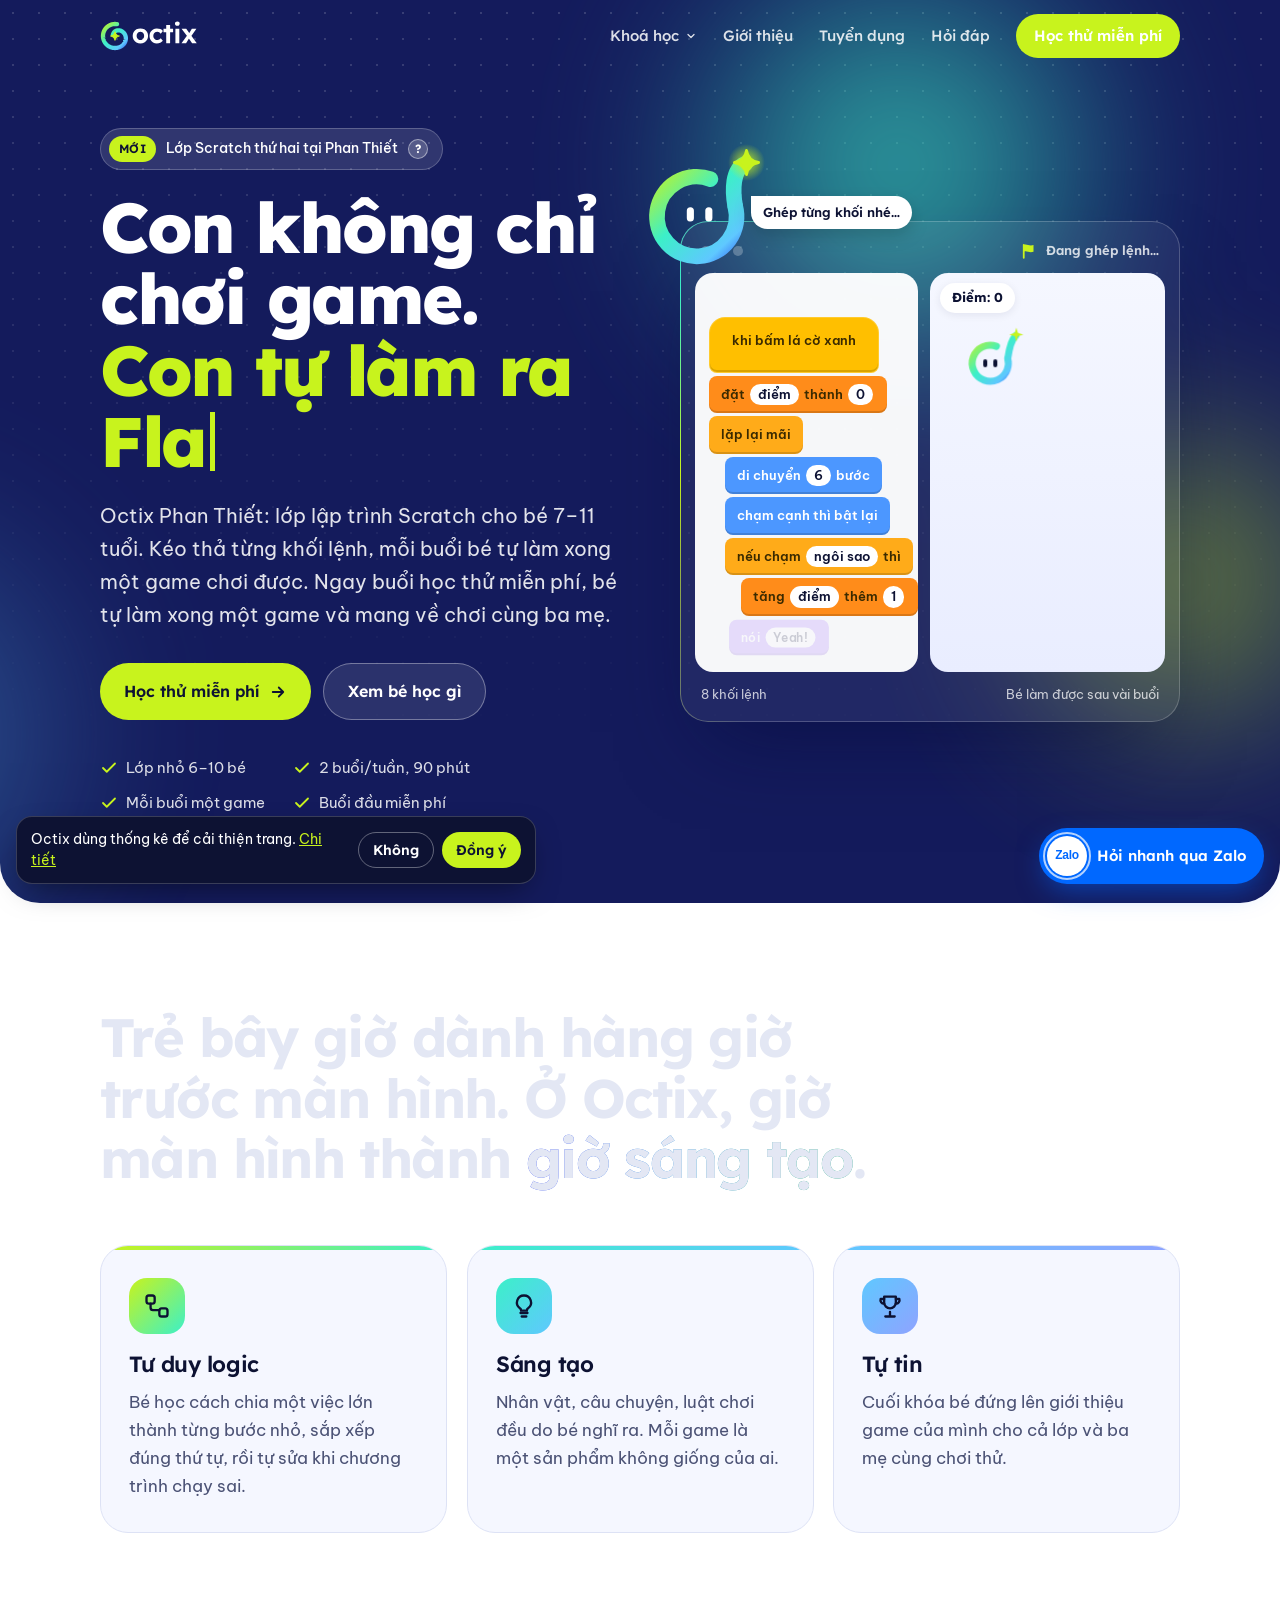
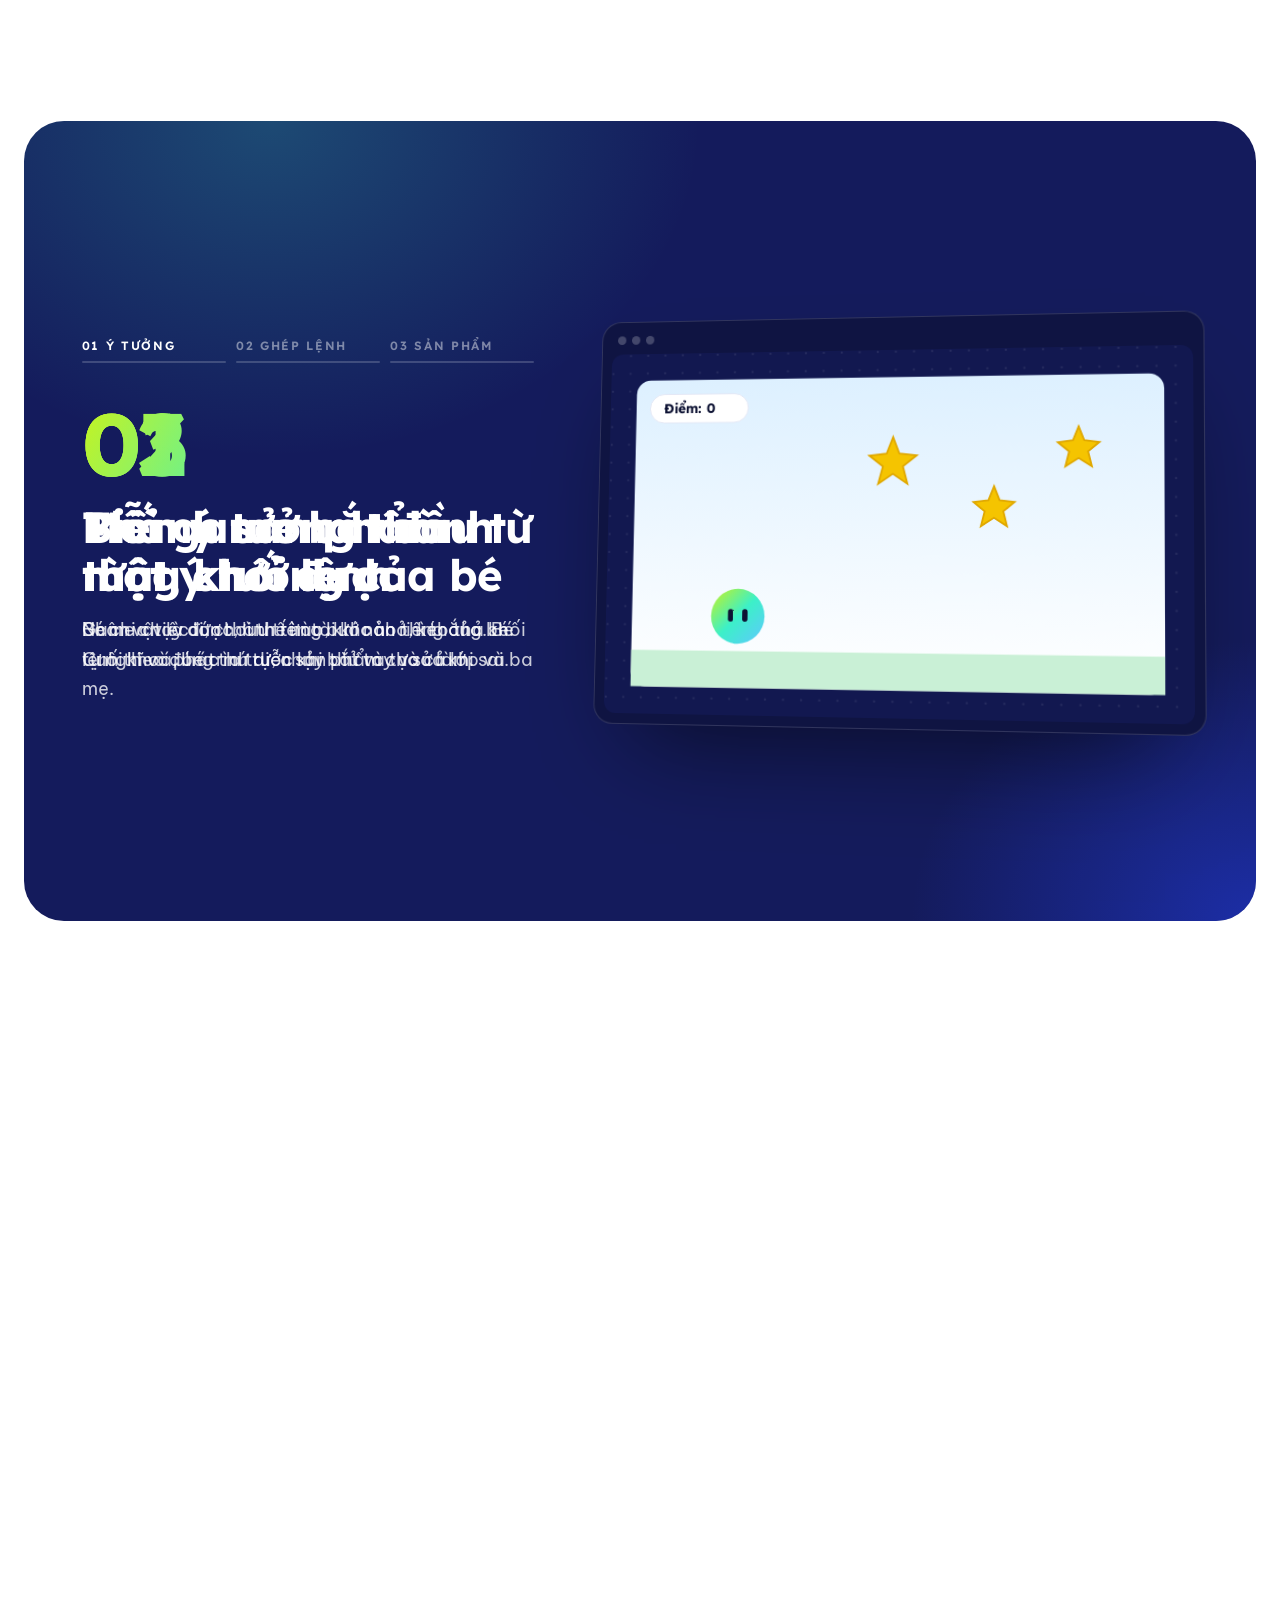
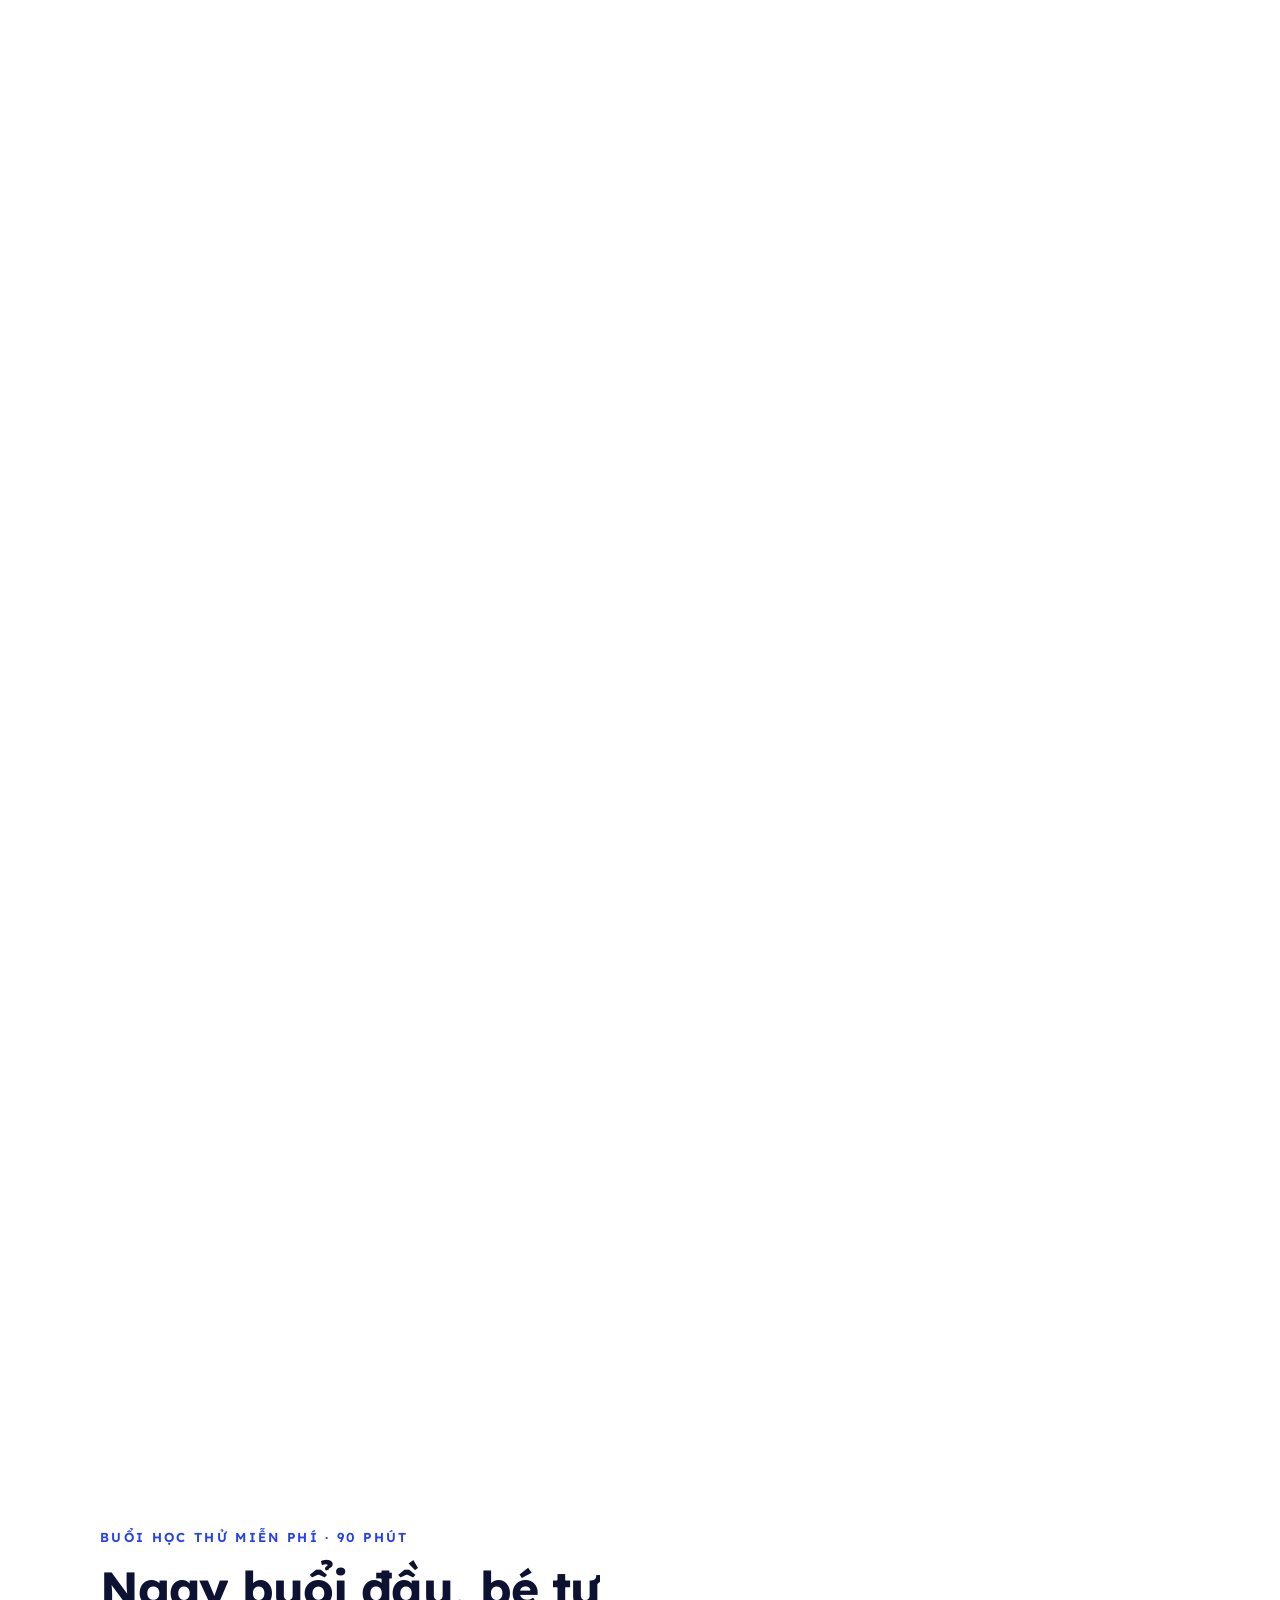
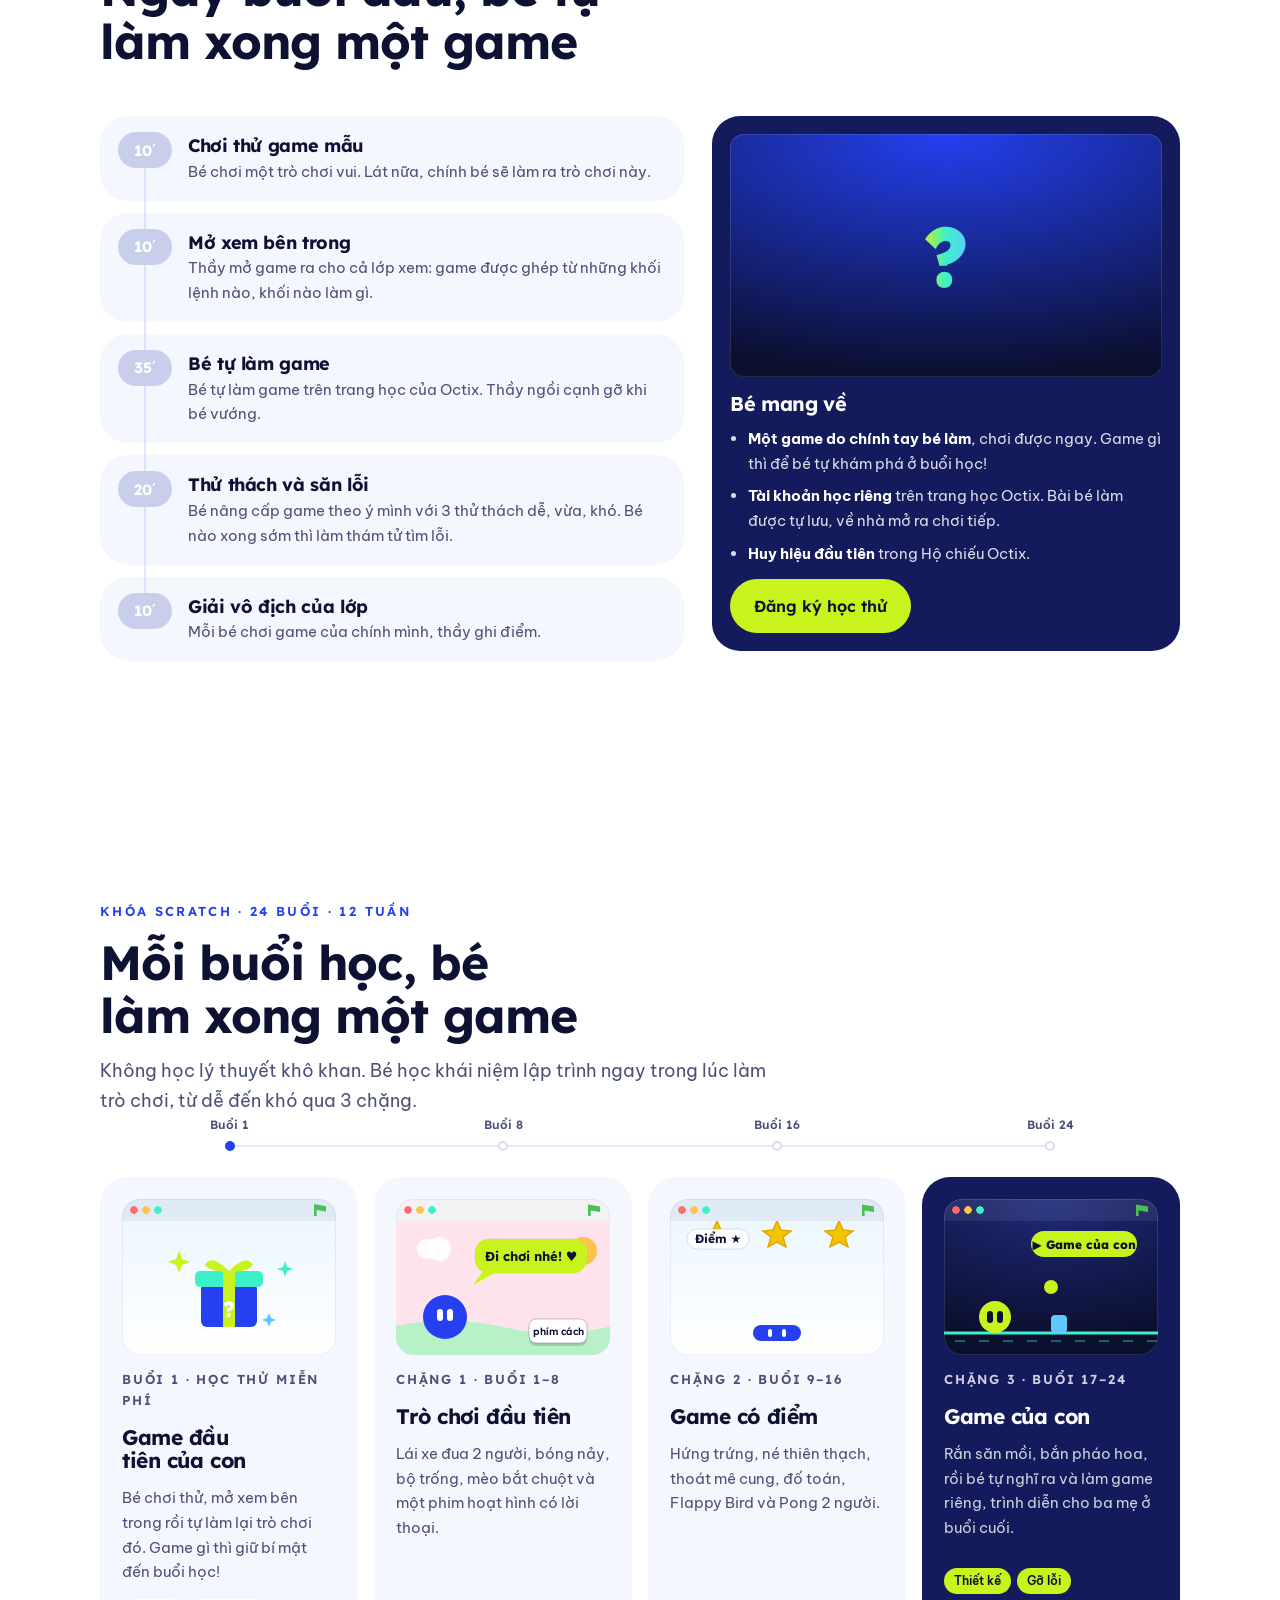
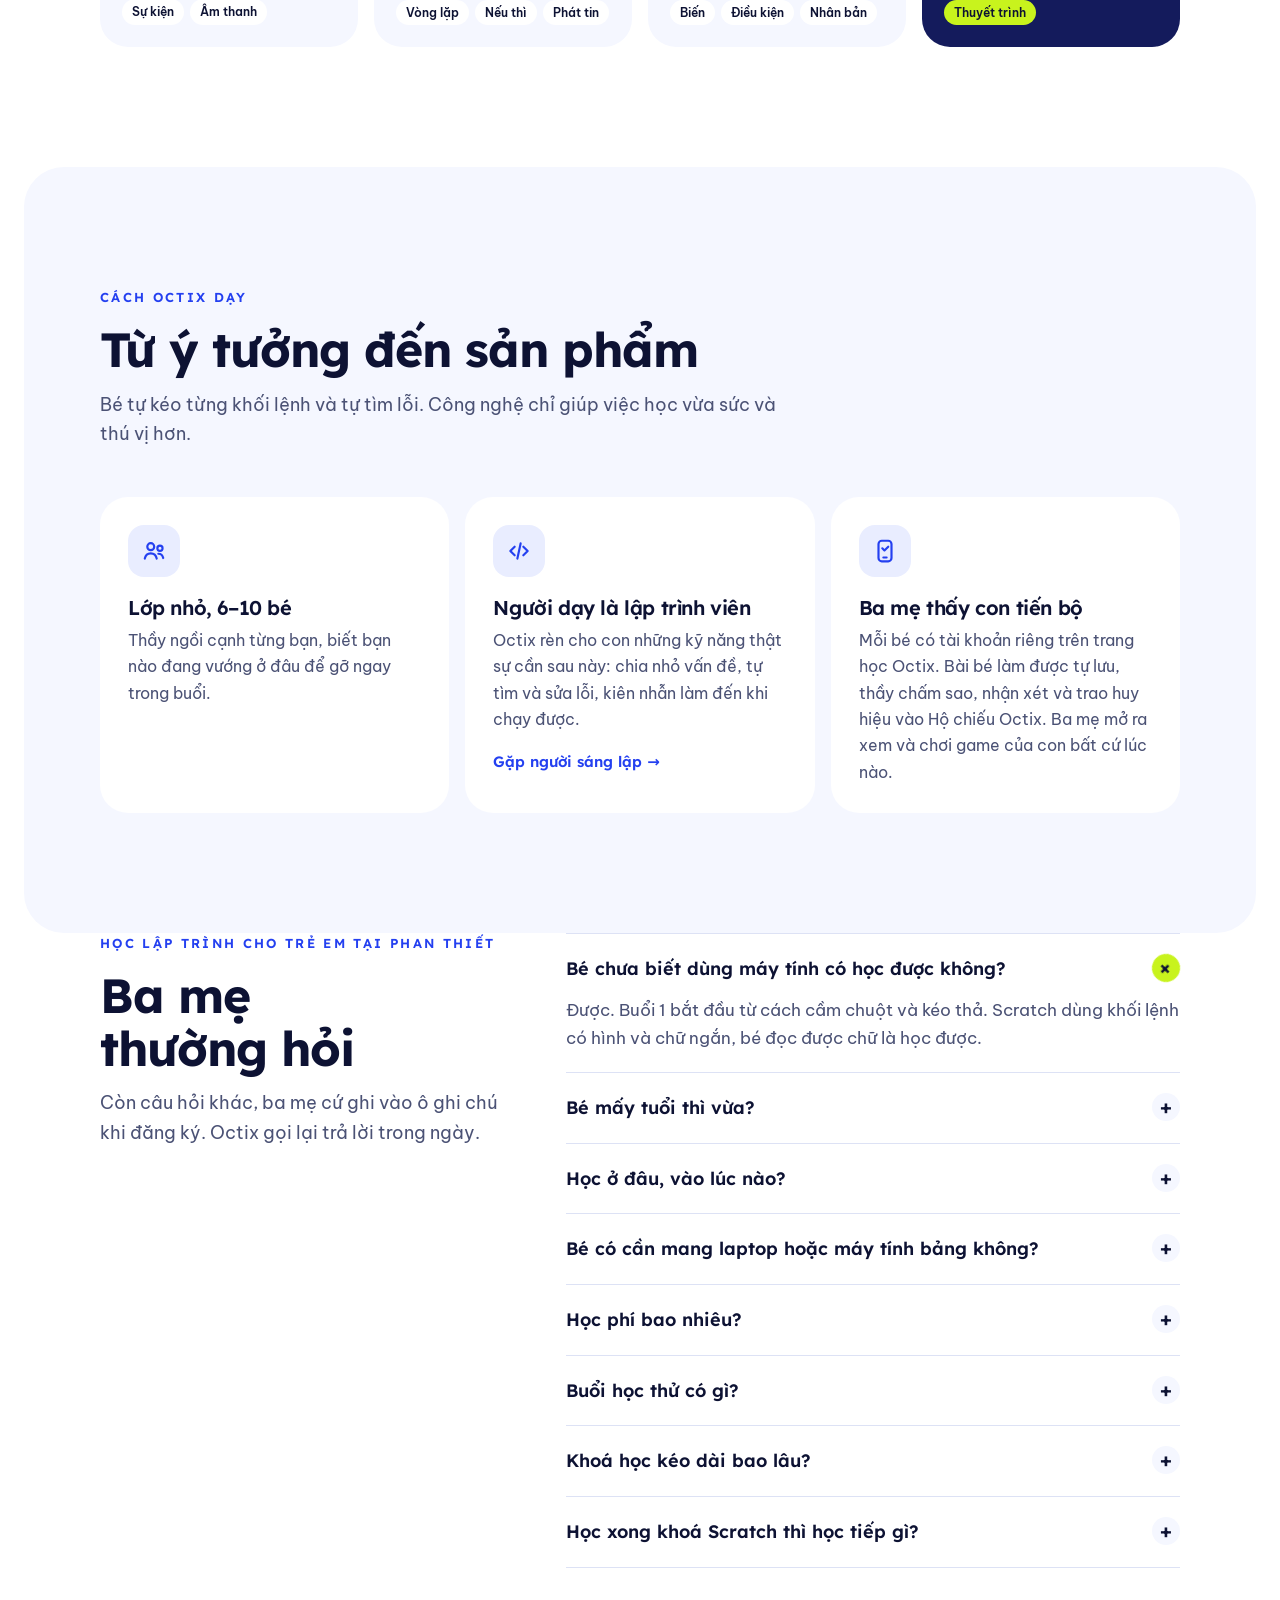
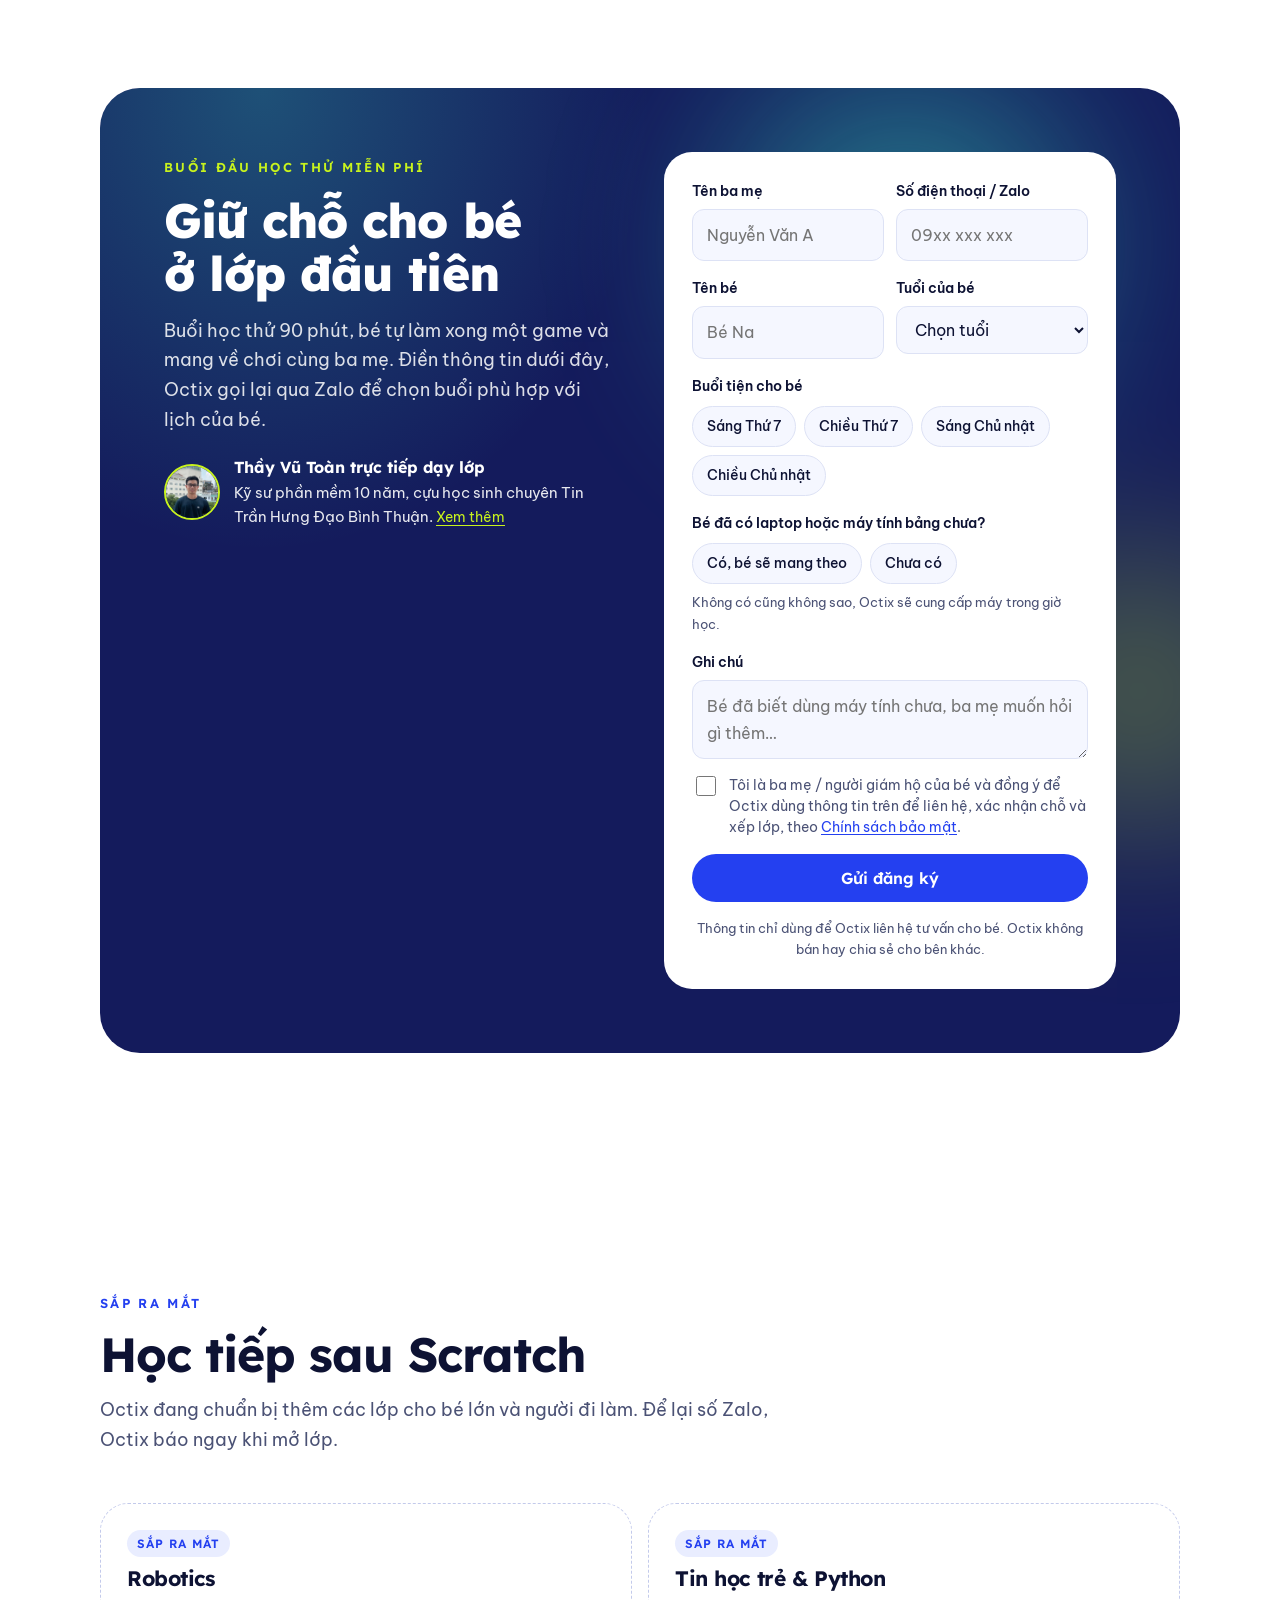
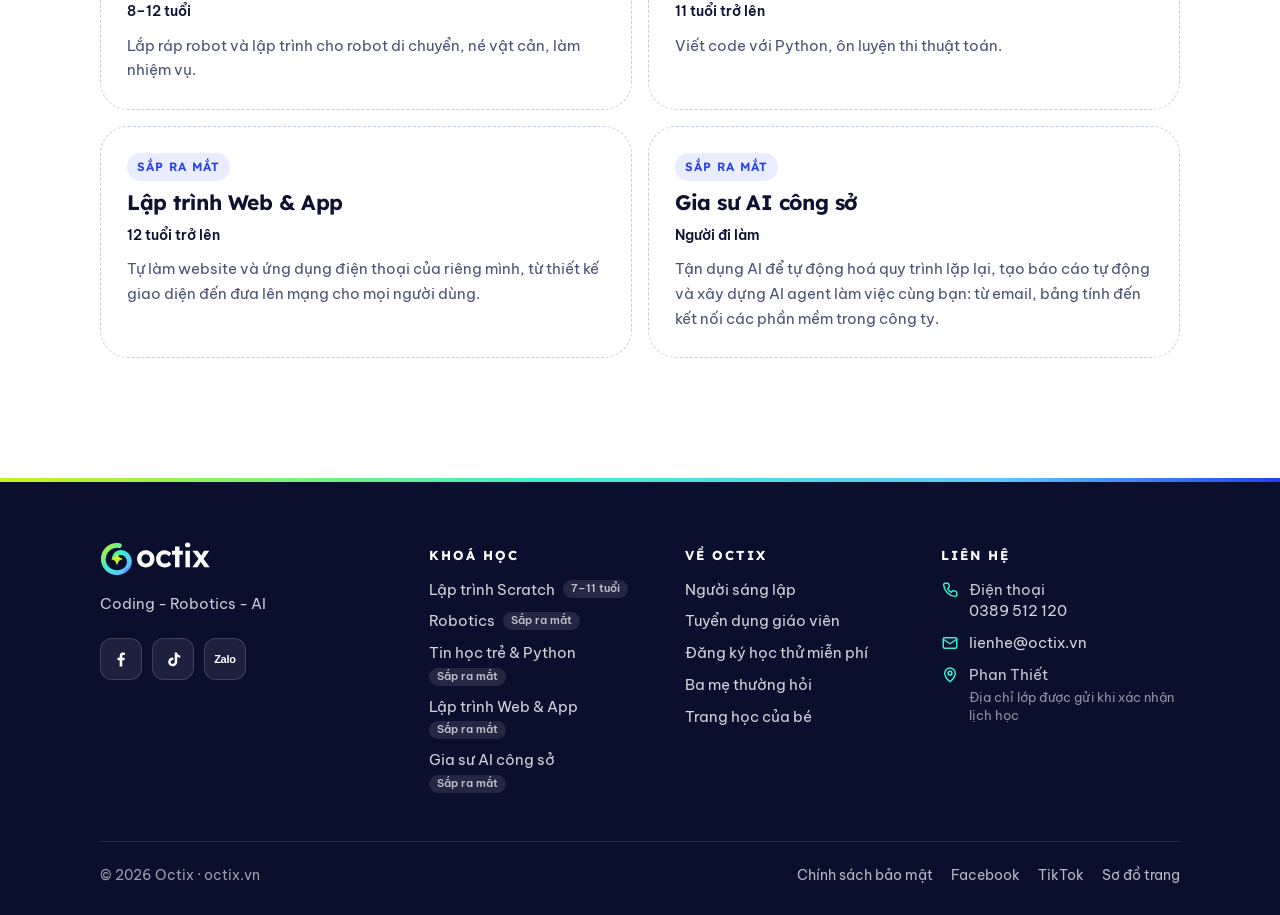
==== index.html @ 918360a5 "Footer: dòng giới thiệu đổi thành Coding - Robotics - AI Co-Authored-By: Claude Opus 5.5 <noreply@an" ====
<!doctype html>
<html lang="vi" data-own-reveal>
<head>
<meta charset="utf-8">
<meta name="viewport" content="width=device-width,initial-scale=1,viewport-fit=cover">
<meta name="description" content="Octix (octix.vn) – lớp lập trình Scratch cho bé 7–11 tuổi tại Phan Thiết. Học thử miễn phí 90 phút, lớp nhỏ 6–10 bé, mỗi buổi bé làm một game. Có thêm khoá AI công sở cho người đi làm.">
<title>Octix Phan Thiết – Học lập trình Scratch cho bé 7–11 tuổi</title>
<link rel="canonical" href="https://octix.vn/">
<meta name="google-site-verification" content="rpXSNNeLSzbsLYdtNUiYcs31ihdwIJwoJ_nXtOvn4lw">
<meta name="robots" content="index,follow,max-image-preview:large">
<meta name="theme-color" content="#0B0F2E">
<link rel="apple-touch-icon" href="/apple-touch-icon.png">
<link rel="icon" href="/favicon.ico" sizes="48x48">
<link rel="icon" type="image/png" sizes="96x96" href="/favicon-96.png">
<link rel="icon" type="image/png" sizes="144x144" href="/favicon-144.png">
<link rel="icon" type="image/png" sizes="192x192" href="/icon-192.png">
<link rel="manifest" href="/site.webmanifest">
<meta property="og:type" content="website">
<meta property="og:site_name" content="Octix">
<meta property="og:locale" content="vi_VN">
<meta property="og:url" content="https://octix.vn/">
<meta property="og:title" content="Octix Phan Thiết – Học lập trình Scratch cho bé 7–11 tuổi">
<meta property="og:description" content="Mỗi buổi bé tự làm xong một game. Lớp nhỏ 6–10 bé, buổi đầu học thử miễn phí tại Phan Thiết.">
<meta property="og:image" content="https://octix.vn/og-image.jpg">
<meta property="og:image:width" content="1200">
<meta property="og:image:height" content="630">
<meta property="og:image:alt" content="Octix: lớp lập trình Scratch cho bé 7–11 tuổi tại Phan Thiết">
<meta name="twitter:card" content="summary_large_image">
<script type="application/ld+json">
{
 "@context": "https://schema.org",
 "@graph": [
  {
   "@type": [
    "EducationalOrganization",
    "LocalBusiness"
   ],
   "@id": "https://octix.vn/#org",
   "name": "Octix",
   "alternateName": [
    "Octix Phan Thiết",
    "Octix Edu Phan Thiết",
    "octix.vn"
   ],
   "url": "https://octix.vn/",
   "logo": "https://octix.vn/icon-512.png",
   "image": "https://octix.vn/og-image.jpg",
   "description": "Lớp lập trình Scratch cho trẻ 7–11 tuổi và khoá AI công sở tại Phan Thiết.",
   "telephone": "+84862326416",
   "email": "lienhe@octix.vn",
   "address": {
    "@type": "PostalAddress",
    "addressLocality": "Phan Thiết",
    "addressCountry": "VN"
   },
   "areaServed": {
    "@type": "City",
    "name": "Phan Thiết"
   },
   "founder": {
    "@type": "Person",
    "name": "Vũ Toàn",
    "url": "https://octix.vn/nguoi-sang-lap/"
   },
   "sameAs": [
    "https://zalo.me/0862326416",
    "https://www.facebook.com/octix.phanthiet",
    "https://www.tiktok.com/@octix.phanthiet"
   ]
  },
  {
   "@type": "WebSite",
   "@id": "https://octix.vn/#website",
   "name": "Octix",
   "alternateName": "Octix Phan Thiết",
   "url": "https://octix.vn/",
   "inLanguage": "vi",
   "publisher": {
    "@id": "https://octix.vn/#org"
   }
  },
  {
   "@type": "Course",
   "name": "Lập trình Scratch cho trẻ 7–11 tuổi",
   "description": "Khoá 24 buổi × 90 phút, 2 buổi/tuần trong 12 tuần. Mỗi buổi bé tự làm xong một game bằng Scratch. Lớp nhỏ 6–10 bé, buổi đầu học thử miễn phí.",
   "provider": {
    "@id": "https://octix.vn/#org"
   },
   "inLanguage": "vi",
   "educationalLevel": "Trẻ em 7–11 tuổi",
   "hasCourseInstance": {
    "@type": "CourseInstance",
    "courseMode": "onsite",
    "location": {
     "@type": "Place",
     "name": "Octix Phan Thiết",
     "address": {
      "@type": "PostalAddress",
      "addressLocality": "Phan Thiết",
      "addressCountry": "VN"
     }
    },
    "courseSchedule": {
     "@type": "Schedule",
     "repeatFrequency": "P1W",
     "repeatCount": 12,
     "duration": "PT90M"
    },
    "courseWorkload": "PT36H"
   }
  },
  {
   "@type": "FAQPage",
   "mainEntity": [
    {
     "@type": "Question",
     "name": "Bé chưa biết dùng máy tính có học được không?",
     "acceptedAnswer": {
      "@type": "Answer",
      "text": "Được. Buổi 1 bắt đầu từ cách cầm chuột và kéo thả. Scratch dùng khối lệnh có hình và chữ ngắn, bé đọc được chữ là học được."
     }
    },
    {
     "@type": "Question",
     "name": "Bé mấy tuổi thì vừa?",
     "acceptedAnswer": {
      "@type": "Answer",
      "text": "Lớp dành cho bé 7–11 tuổi. Bé lớn hơn mới bắt đầu học lập trình vẫn học được, Octix sẽ giao thử thách khó hơn."
     }
    },
    {
     "@type": "Question",
     "name": "Học ở đâu, vào lúc nào?",
     "acceptedAnswer": {
      "@type": "Answer",
      "text": "Lớp học tại Phan Thiết, mỗi tuần 2 buổi, mỗi buổi 90 phút. Octix gửi địa chỉ và giờ học cụ thể khi xác nhận lịch với ba mẹ."
     }
    },
    {
     "@type": "Question",
     "name": "Bé có cần mang laptop hoặc máy tính bảng không?",
     "acceptedAnswer": {
      "@type": "Answer",
      "text": "Không bắt buộc. Bé chưa có máy thì Octix cung cấp máy trong giờ học. Nếu nhà có laptop hoặc máy tính bảng, bé mang theo sẽ quen máy và tiện luyện tiếp ở nhà."
     }
    },
    {
     "@type": "Question",
     "name": "Học phí bao nhiêu?",
     "acceptedAnswer": {
      "@type": "Answer",
      "text": "Buổi học đầu tiên miễn phí để bé học thử. Nếu bé thích và muốn học tiếp, Octix sẽ thông báo học phí chi tiết cho ba mẹ."
     }
    },
    {
     "@type": "Question",
     "name": "Buổi học thử có gì?",
     "acceptedAnswer": {
      "@type": "Answer",
      "text": "90 phút, bé chơi thử một trò chơi rồi tự làm ra chính trò chơi đó. Bé được tạo tài khoản học riêng để về nhà mở lại game. Cuối buổi ba mẹ được mời vào chơi thử game của con."
     }
    },
    {
     "@type": "Question",
     "name": "Khoá học kéo dài bao lâu?",
     "acceptedAnswer": {
      "@type": "Answer",
      "text": "24 buổi trong khoảng 12 tuần. Mỗi buổi bé làm xong một game. Buổi cuối là Ngày trình diễn: bé giới thiệu game do chính mình nghĩ ra cho ba mẹ chơi thử."
     }
    },
    {
     "@type": "Question",
     "name": "Học xong khoá Scratch thì học tiếp gì?",
     "acceptedAnswer": {
      "@type": "Answer",
      "text": "Bé có thể học tiếp Scratch nâng cao, sau đó chuyển sang Robotics hoặc Python khi các lớp này mở."
     }
    }
   ]
  }
 ]
}
</script>
<link rel="preconnect" href="https://fonts.googleapis.com">
<link rel="preconnect" href="https://fonts.gstatic.com" crossorigin>
<link rel="stylesheet" href="https://fonts.googleapis.com/css2?family=Lexend:wght@500;600;700;800&family=Be+Vietnam+Pro:wght@400;500;600;700&display=swap">
<link rel="stylesheet" href="/assets/site.css">
<style>
/* Layout: brand-blue hero with live "code → game" demo, then calm white sections; one bold moment (the demo), everything else quiet.
   Single committed light look from the Octix design system (brand blue + lime on white). */
:root{
  --night:#0B0F2E; --brand:#2440F0; --brand-deep:#1A2BB8; --lime:#C8F31D; --ink:#0D1233; --muted:#4B5275;
  --surface:#FFFFFF; --surface-2:#F5F7FF; --soft:#E9EDFF; --line:#DDE2F5; --night:#141B5C;
  --mint:#3CF0C8; --sky:#5FC8FF; --sea:#1A8CD8; --lime-text:#4F6F00; --on-brand:#FFFFFF;
  --f-display:"Lexend","Be Vietnam Pro",system-ui,sans-serif;
  --f-body:"Be Vietnam Pro",system-ui,-apple-system,"Segoe UI",sans-serif;
  --f-mono:ui-monospace,"SFMono-Regular",Menlo,monospace;
  --r-md:16px; --r-lg:28px; --wrap:1160px;
  color-scheme:light;
}
*{box-sizing:border-box}
[hidden]{display:none!important}
html{scroll-behavior:smooth}
body{margin:0;background:var(--surface);color:var(--ink);font-family:var(--f-body);font-size:17px;line-height:1.65;-webkit-font-smoothing:antialiased;overflow-x:hidden}
h1,h2,h3{font-family:var(--f-display);line-height:1.1;margin:0;text-wrap:balance;letter-spacing:-.02em}
p{margin:0}
a{color:inherit}
.wrap{max-width:var(--wrap);margin:0 auto;padding-inline:clamp(16px,4vw,40px)}
.eyebrow{font-family:var(--f-display);font-weight:600;font-size:13px;letter-spacing:.18em;text-transform:uppercase;color:var(--brand)}
:focus-visible{outline:2px solid var(--lime);outline-offset:3px;border-radius:6px}
.btn{display:inline-flex;align-items:center;gap:10px;font-family:var(--f-display);font-weight:600;font-size:16px;padding:14px 24px;border-radius:999px;border:0;cursor:pointer;text-decoration:none;transition:transform .2s ease,box-shadow .2s ease,background .2s}
.btn-lime{background:var(--lime);color:var(--ink);box-shadow:0 0 0 0 rgba(200,243,29,.5)}
.btn-lime:hover{transform:translateY(-2px);box-shadow:0 10px 30px -8px rgba(200,243,29,.7)}
.btn-ghost{background:rgba(255,255,255,.1);color:var(--on-brand);border:1px solid rgba(255,255,255,.35)}
.btn-ghost:hover{background:rgba(255,255,255,.18)}
.btn-brand{background:var(--brand);color:var(--on-brand)}
.btn-brand:hover{transform:translateY(-2px);box-shadow:0 12px 30px -10px rgba(36,64,240,.6)}


/* ---------- HERO ---------- */
.hero{position:relative;background:var(--night);color:var(--on-brand);border-radius:0 0 40px 40px;overflow:hidden;isolation:isolate;padding-block:128px 88px}
.aurora{position:absolute;inset:-20%;z-index:-1;filter:blur(70px);opacity:.75;pointer-events:none}
.aurora span{position:absolute;border-radius:50%;mix-blend-mode:screen}
.aurora .a1{width:46vw;height:46vw;left:48%;top:4%;background:radial-gradient(circle,var(--mint) 0%,transparent 65%);animation:drift1 18s ease-in-out infinite}
.aurora .a2{width:40vw;height:40vw;left:66%;top:40%;background:radial-gradient(circle,var(--lime) 0%,transparent 62%);opacity:.7;animation:drift2 22s ease-in-out infinite}
.aurora .a3{width:52vw;height:52vw;left:-12%;top:46%;background:radial-gradient(circle,var(--sky) 0%,transparent 60%);opacity:.55;animation:drift3 26s ease-in-out infinite}
@keyframes drift1{50%{transform:translate(-12%,14%) scale(1.15)}}
@keyframes drift2{50%{transform:translate(-18%,-10%) scale(.9)}}
@keyframes drift3{50%{transform:translate(14%,-12%) scale(1.1)}}
.hero::before{content:"";position:absolute;inset:0;z-index:-1;background-image:radial-gradient(rgba(255,255,255,.16) 1px,transparent 1.2px);background-size:26px 26px;mask-image:linear-gradient(180deg,#000 0%,transparent 85%);-webkit-mask-image:linear-gradient(180deg,#000 0%,transparent 85%)}
.hero-grid{display:grid;grid-template-columns:1.05fr 1fr;gap:56px;align-items:center}
.hero-grid>*{min-width:0}
.pill{cursor:help;display:inline-flex;align-items:center;gap:10px;padding:7px 14px 7px 8px;border-radius:999px;background:rgba(255,255,255,.12);border:1px solid rgba(255,255,255,.22);font-size:14px;font-weight:500}
.pill b{background:var(--lime);color:var(--ink);font-family:var(--f-display);font-weight:600;font-size:12px;letter-spacing:.04em;padding:3px 10px;border-radius:999px}
.tip{position:relative;z-index:30}
.tip::after{content:attr(data-tip);position:absolute;left:0;top:calc(100% + 10px);z-index:20;white-space:nowrap;font-family:var(--f-body);font-size:14px;font-weight:500;background:#fff;color:var(--ink);padding:8px 14px;border-radius:12px;box-shadow:0 10px 30px rgba(0,0,0,.25);opacity:0;transform:translateY(-4px);pointer-events:none;transition:opacity .12s,transform .12s}
.tip:hover::after,.tip:focus-visible::after,.tip:focus::after,.tip.open::after{opacity:1;transform:none}
.qi{font-style:normal;display:grid;place-items:center;width:20px;height:20px;border-radius:50%;background:rgba(255,255,255,.18);border:1px solid rgba(255,255,255,.45);font-family:var(--f-display);font-weight:700;font-size:12px;line-height:1;color:#fff;position:relative;flex:none}
.qi::before{content:"";position:absolute;inset:-4px;border-radius:50%;border:1.5px solid var(--lime);opacity:0;animation:qping 2.4s ease-out infinite}
.pill:hover .qi,.pill.open .qi{background:var(--lime);color:var(--ink);border-color:var(--lime)}
@keyframes qping{0%{transform:scale(.8);opacity:.9}70%,100%{transform:scale(1.5);opacity:0}}
@media (prefers-reduced-motion:reduce){.qi::before{animation:none}}
.hero h1{font-size:clamp(38px,5.6vw,70px);font-weight:800;margin-top:22px;letter-spacing:-.035em;line-height:1.02}
.hero h1 .l2{display:block;color:var(--lime)}
.typed{display:inline-block;position:relative;white-space:nowrap;min-height:1.02em}
.typed::after{content:"";display:inline-block;width:.08em;height:.85em;margin-left:.06em;background:var(--lime);vertical-align:-.06em;animation:blink 1s steps(1) infinite}
@keyframes blink{50%{opacity:0}}
.hero .lead{font-size:clamp(17px,1.6vw,20px);max-width:34em;margin-top:22px;color:rgba(255,255,255,.88)}
.hero .ctas{display:flex;flex-wrap:wrap;gap:12px;margin-top:32px}
.facts{display:grid;grid-template-columns:repeat(2,max-content);gap:10px 28px;margin-top:36px;font-size:15px;color:rgba(255,255,255,.85)}
.facts span{display:inline-flex;align-items:center;gap:8px}
.facts svg{flex:none}

/* demo card */
.demo{position:relative;background:rgba(255,255,255,.06);border:1px solid rgba(255,255,255,.2);border-radius:var(--r-lg);padding:14px;backdrop-filter:blur(12px);-webkit-backdrop-filter:blur(12px);box-shadow:0 40px 80px -30px rgba(5,10,60,.6)}
.demo::before{content:"";position:absolute;inset:-1px;border-radius:inherit;padding:1px;background:conic-gradient(from var(--ang,0deg),transparent 0 60%,var(--lime) 75%,var(--mint) 85%,transparent 95%);-webkit-mask:linear-gradient(#000 0 0) content-box,linear-gradient(#000 0 0);-webkit-mask-composite:xor;mask-composite:exclude;animation:spin 6s linear infinite;pointer-events:none}
@property --ang{syntax:"<angle>";inherits:false;initial-value:0deg}
@keyframes spin{to{--ang:360deg}}
.demo-bar{display:flex;align-items:center;justify-content:space-between;padding:4px 6px 12px}
.dots{display:flex;gap:6px}.dots i{width:10px;height:10px;border-radius:50%;background:rgba(255,255,255,.25)}
.flag{display:inline-flex;align-items:center;gap:8px;font-family:var(--f-display);font-size:13px;font-weight:600;color:rgba(255,255,255,.8)}
.flag svg{transition:transform .3s}
.demo.running .flag svg{transform:scale(1.15)}
.demo-body{display:grid;grid-template-columns:1fr 1.05fr;gap:12px}
.demo-body>*{min-width:0}
.code{background:rgba(255,255,255,.96);border-radius:18px;padding:16px 14px;min-height:280px;display:flex;flex-direction:column;gap:3px}
.blk{font-family:var(--f-body);font-weight:600;font-size:13px;color:#fff;padding:8px 12px;border-radius:8px;width:max-content;max-width:100%;position:relative;box-shadow:inset 0 -2px 0 rgba(0,0,0,.15);transform:translateX(-14px) scale(.96);opacity:.18;transition:transform .45s cubic-bezier(.2,1.4,.4,1),opacity .3s}
.blk.on{transform:none;opacity:1}
.blk.ev{background:#FFBF00;color:#3a2a00;border-radius:16px 16px 8px 8px;padding-top:12px}
.blk.ctl{background:#FFAB19;color:#3a2a00}
.blk.mo{background:#4C97FF}
.blk.lo{background:#9966FF}
.blk.se{background:#5CB1D6}
.blk.va{background:#FF8C1A;color:#3a2a00}
.blk.so{background:#CF63CF}
.in1{margin-left:16px}.in2{margin-left:32px}
.blk .v{display:inline-block;background:#fff;color:var(--ink);border-radius:999px;padding:0 8px;margin:0 2px;font-weight:600}
.stage{position:relative;background:linear-gradient(180deg,#F5F7FF,#E9EDFF);border-radius:18px;overflow:hidden;min-height:280px}
.stage canvas{position:absolute;inset:0;width:100%;height:100%}
.score{position:absolute;top:10px;left:10px;font-family:var(--f-display);font-weight:700;font-size:13px;color:var(--ink);background:#fff;border-radius:999px;padding:4px 12px;box-shadow:0 2px 8px rgba(13,18,51,.08);font-variant-numeric:tabular-nums}
.demo-cap{font-size:13px;color:rgba(255,255,255,.75);padding:12px 6px 2px;display:flex;justify-content:space-between;gap:12px}


/* Octi mascot on the demo card */
.octi{position:absolute;top:-78px;left:-34px;width:118px;z-index:3;pointer-events:none}
.octi svg{width:100%;height:auto;overflow:visible;display:block;animation:bob 2.6s ease-in-out infinite}
.octi .tail{transform-box:view-box;transform-origin:154px 96px;animation:sway 2.6s ease-in-out infinite}
.octi .ostar{transform-box:fill-box;transform-origin:center;transition:transform .4s}
.octi .halo{opacity:0;transition:opacity .4s}
.octi .eyes{transform-box:view-box;transform-origin:100px 112px;animation:blink 4.2s infinite}
.octi.think .ostar{animation:ospin 1.4s linear infinite}
.octi.think .halo{opacity:1}
.octi.think .eyes{transform:translate(4px,-5px)}
.octi.happy svg{animation:hop .7s cubic-bezier(.3,.7,.4,1) 3}
.octi.happy .halo{opacity:1}
.octi.happy .pill{opacity:0}.octi .arc{opacity:0}.octi.happy .arc{opacity:1}
.obubble{position:absolute;left:104px;top:52px;white-space:nowrap;font-family:var(--f-display);font-weight:600;font-size:13px;background:#fff;color:var(--ink);padding:6px 12px;border-radius:4px 999px 999px 999px;box-shadow:0 6px 18px rgba(0,0,0,.18);transition:opacity .3s,transform .3s}
.obubble.hide{opacity:0;transform:translateY(6px)}
@keyframes bob{50%{transform:translateY(-6px)}}
@keyframes sway{50%{transform:rotate(-7deg)}}
@keyframes blink{0%,46%,50%,100%{transform:scaleY(1)}48%{transform:scaleY(.1)}}
@keyframes ospin{to{transform:rotate(360deg)}}
@keyframes hop{0%{transform:translateY(0) scale(1,1)}20%{transform:translateY(0) scale(1.1,.88)}50%{transform:translateY(-26px) scale(.94,1.08)}80%{transform:translateY(0) scale(1.06,.94)}100%{transform:translateY(0) scale(1,1)}}
@media (max-width:980px){.demo{margin-top:64px}}
@media (max-width:560px){.octi{left:-8px;width:96px;top:-66px}.obubble{left:86px;top:42px}}
@media (max-width:560px){.facts{gap:10px 16px;font-size:14px}.tip::after{white-space:normal;width:max-content;max-width:calc(100vw - 40px)}}

/* ---------- SECTIONS ---------- */
section{padding-block:clamp(72px,10vw,120px)}
.sec-head{max-width:720px;display:flex;flex-direction:column;gap:14px;margin-bottom:48px}
.sec-head h2{font-size:clamp(30px,4vw,48px);font-weight:700}
.sec-head p{color:var(--muted);font-size:18px;max-width:38em}

/* statement */
.statement{padding-block:clamp(64px,9vw,104px) 0}
.big{font-family:var(--f-display);font-weight:700;font-size:clamp(28px,4.4vw,54px);line-height:1.12;letter-spacing:-.03em;max-width:20em;text-wrap:balance}
.big .grad{background:linear-gradient(100deg,var(--brand) 10%,var(--sea) 45%,#0E9F7A 85%);-webkit-background-clip:text;background-clip:text;color:transparent}
.big .muted{color:#B5BCDB}
.gains{display:grid;grid-template-columns:repeat(3,1fr);gap:20px;margin-top:56px}
.gain{position:relative;overflow:hidden;display:flex;flex-direction:column;gap:12px;padding:32px 28px;border-radius:var(--r-lg);background:var(--surface-2);border:1px solid var(--line);transition:transform .25s ease,box-shadow .25s ease}
.gain::before{content:"";position:absolute;left:0;right:0;top:0;height:4px;background:var(--g)}
.gain:hover{transform:translateY(-4px);box-shadow:0 24px 48px -24px rgba(36,64,240,.35)}
.gain .gi{width:56px;height:56px;border-radius:18px;display:grid;place-items:center;background:var(--g);color:var(--ink);margin-bottom:6px}
.gain h3{font-size:22px;font-weight:600}
.gain p{color:var(--muted)}
.gain.g1{--g:linear-gradient(135deg,var(--lime),var(--mint))}
.gain.g2{--g:linear-gradient(135deg,var(--mint),var(--sky))}
.gain.g3{--g:linear-gradient(135deg,var(--sky),#8FA3FF)}

/* roadmap */
.road{display:grid;grid-template-columns:repeat(4,1fr);gap:16px;position:relative}
.step{position:relative;background:var(--surface-2);border-radius:var(--r-lg);padding:22px;display:flex;flex-direction:column;gap:14px;overflow:hidden;transition:transform .3s ease}
.step:hover{transform:translateY(-4px)}
.step::after{content:"";position:absolute;inset:0;border-radius:inherit;pointer-events:none;background:radial-gradient(240px circle at var(--mx,50%) var(--my,0%),rgba(60,240,200,.22),transparent 60%);opacity:0;transition:opacity .3s}
.step:hover::after{opacity:1}
.step .n{font-family:var(--f-display);font-weight:600;font-size:13px;letter-spacing:.14em;text-transform:uppercase;color:var(--muted)}
.step h3{font-size:21px;font-weight:700}
.step p{font-size:15px;color:var(--muted)}
.art{height:156px;border-radius:18px;background:#fff;position:relative;overflow:hidden;padding-top:22px;box-shadow:inset 0 0 0 1px rgba(13,18,51,.06)}
.art::before{content:"";position:absolute;left:0;right:0;top:0;height:22px;background:radial-gradient(circle at 12px 11px,#FF6B6B 3.5px,transparent 4px),radial-gradient(circle at 24px 11px,#FFC24B 3.5px,transparent 4px),radial-gradient(circle at 36px 11px,#3CF0C8 3.5px,transparent 4px),rgba(13,18,51,.05);z-index:3}
.art::after{content:"";position:absolute;right:10px;top:5px;width:12px;height:12px;background:#4CBF56;clip-path:polygon(0 0,100% 18%,100% 62%,22% 50%,22% 100%,0 100%);z-index:3}
.art svg{position:absolute;left:0;top:22px;width:100%;height:calc(100% - 22px)}
.art svg *{transform-box:fill-box;transform-origin:center}
.step.last{background:var(--night);color:var(--on-brand)}
.step.last .n,.step.last p{color:rgba(255,255,255,.8)}
.step.last .art{background:rgba(255,255,255,.12)}
.tags{display:flex;flex-wrap:wrap;gap:6px;margin-top:auto}
.tags span{font-size:12px;font-weight:600;padding:3px 10px;border-radius:999px;background:#fff;color:var(--ink)}
.step.last .tags span{background:var(--lime)}

/* art pieces */
.a-stars i{position:absolute;width:16px;height:16px;background:var(--lime);clip-path:polygon(50% 0,62% 38%,100% 50%,62% 62%,50% 100%,38% 62%,0 50%,38% 38%);animation:fall 2.4s linear infinite}
.a-stars i:nth-child(1){left:20%;animation-delay:0s}.a-stars i:nth-child(2){left:50%;animation-delay:.8s}.a-stars i:nth-child(3){left:76%;animation-delay:1.6s}
.a-stars b{position:absolute;bottom:14px;left:40%;width:44px;height:12px;border-radius:999px;background:var(--brand);animation:slide 2.4s ease-in-out infinite alternate}
@keyframes fall{from{top:-20px}to{top:120px}}
@keyframes slide{from{left:14%}to{left:66%}}

/* method */
.method{background:var(--surface-2);border-radius:40px;margin-inline:clamp(8px,2vw,24px)}
.m-grid{display:grid;grid-template-columns:repeat(3,1fr);gap:16px}
.m-grid .m{flex-direction:column}
.m{background:#fff;border-radius:var(--r-lg);padding:28px;display:flex;gap:20px;align-items:flex-start}
.m>div{min-width:0;display:flex;flex-direction:column;gap:8px}
.m h3{font-size:20px;font-weight:600}
.m p{color:var(--muted);font-size:16px}
.ico{flex:none;width:52px;height:52px;border-radius:16px;display:grid;place-items:center;background:var(--soft);color:var(--brand)}
.m.ai .ico{background:linear-gradient(135deg,var(--lime),var(--mint) 55%,var(--sky))}

/* soon */
/* buổi 1: sàn nhảy */
.a-dance{background:linear-gradient(#1A1F4A,#0B0F2E)}
.a-dance .spot{fill:url(#spotG);animation:spotSw 2.4s ease-in-out infinite alternate;transform-origin:50% 0}
@keyframes spotSw{from{transform:rotate(-14deg)}to{transform:rotate(14deg)}}
.a-dance .tile{animation:disco 1.2s steps(1) infinite}
.a-dance .tile:nth-child(2n){animation-delay:.6s}
.a-dance .tile:nth-child(3n){animation-delay:.3s}
@keyframes disco{0%{opacity:.95}50%{opacity:.3}}
.a-dance .dancer{animation:groove .6s ease-in-out infinite alternate}
@keyframes groove{from{transform:translateY(0) rotate(-8deg)}to{transform:translateY(-10px) rotate(8deg)}}
.a-dance .cA{animation:cost 1.2s steps(1) infinite}
.a-dance .cB{animation:cost 1.2s steps(1) infinite reverse}
@keyframes cost{0%{opacity:1}50%{opacity:0}}
.a-dance .note{fill:#C8F31D;font:700 18px var(--f-display);animation:noteUp 2.4s ease-out infinite;opacity:0}
.a-dance .note:nth-of-type(2){animation-delay:.8s;fill:#3CF0C8}.a-dance .note:nth-of-type(3){animation-delay:1.6s;fill:#5FC8FF}
@keyframes noteUp{0%{opacity:0;transform:translate(0,0) rotate(0)}20%{opacity:1}100%{opacity:0;transform:translate(14px,-46px) rotate(20deg)}}
/* buổi 2: thiệp biết nói */
.a-card .sky2{animation:bgSwap 6s steps(1) infinite}
@keyframes bgSwap{0%{opacity:0}50%{opacity:1}}
.a-card .heart{fill:#FF6B9A;animation:heartUp 3s ease-in infinite;opacity:0}
.a-card .heart:nth-of-type(2){animation-delay:1s}.a-card .heart:nth-of-type(3){animation-delay:2s}
@keyframes heartUp{0%{opacity:0;transform:translateY(0) scale(.6)}25%{opacity:1}100%{opacity:0;transform:translateY(-60px) scale(1.1)}}
.a-card .who{animation:talk 3s ease-in-out infinite}
@keyframes talk{0%,100%{transform:translateY(0)}10%,30%{transform:translateY(-6px)}20%{transform:translateY(0)}}
.a-card .say1,.a-card .say2{animation:say 6s ease-in-out infinite}
.a-card .say2{animation-delay:-3s}
@keyframes say{0%,4%{opacity:0;transform:scale(.6)}10%,44%{opacity:1;transform:scale(1)}50%,100%{opacity:0;transform:scale(.8)}}
.a-card .key{animation:press 3s ease-in-out infinite}
@keyframes press{0%,6%,14%,100%{transform:translateY(0)}10%{transform:translateY(3px)}}
.a-card .keyface{transition:none;animation:keyGlow 3s ease-in-out infinite}
@keyframes keyGlow{0%,6%,16%,100%{fill:#fff}10%{fill:#C8F31D}}

/* buổi học thử */
.trial-grid{display:grid;grid-template-columns:1.25fr 1fr;gap:28px;align-items:start}
.tl{list-style:none;margin:0;padding:0;display:flex;flex-direction:column;gap:12px;counter-reset:tl}
.tl li{display:flex;gap:16px;align-items:flex-start;background:var(--surface-2);border-radius:var(--r-lg);padding:16px 18px}
.tl .tm{flex:none;min-width:54px;height:36px;border-radius:999px;background:var(--night);color:var(--lime);display:grid;place-items:center;font:700 15px var(--f-display)}
.tl h3{font-size:18px;font-weight:700;margin:4px 0 4px}
.tl p{font-size:15px;color:var(--muted);margin:0}
.take{background:var(--night);color:var(--on-brand);border-radius:var(--r-lg);padding:18px;display:flex;flex-direction:column;gap:12px;position:sticky;top:90px}
.take img{width:100%;height:auto;border-radius:14px;display:block}
.take h3{font-size:20px;margin:4px 0 0}
.take ul{margin:0;padding-left:18px;display:flex;flex-direction:column;gap:8px;color:rgba(255,255,255,.85);font-size:15px}
.take b{color:#fff}
.take .btn{align-self:flex-start}
@media (max-width:860px){.trial-grid{grid-template-columns:1fr}.take{position:static}}
/* buổi 1: hộp quà bí mật */
.a-gift{background:linear-gradient(#EAF6FF,#fff)}
.a-gift .gift{animation:giftHop 2.4s ease-in-out infinite}
.a-gift .lid{animation:lidPop 2.4s ease-in-out infinite}
.a-gift .sp path{animation:twinkle 1.6s ease-in-out infinite}.a-gift .sp path:nth-child(2){animation-delay:.5s}.a-gift .sp path:nth-child(3){animation-delay:1s}
@keyframes giftHop{0%,60%,100%{transform:translateY(0)}70%{transform:translateY(-6px)}80%{transform:translateY(0)}}
@keyframes lidPop{0%,60%,100%{transform:translateY(0) rotate(0)}70%{transform:translateY(-10px) rotate(-8deg)}}
@keyframes twinkle{50%{opacity:.2;transform:scale(.6)}}
.mystery{aspect-ratio:16/9;border-radius:14px;background:radial-gradient(120% 100% at 50% 0%,#2440F0,#0B0F2E);display:grid;place-items:center;box-shadow:inset 0 0 0 1px rgba(255,255,255,.12)}
.mystery span{font:800 84px var(--f-display);background:var(--grad,linear-gradient(90deg,#C8F31D,#3CF0C8,#5FC8FF));-webkit-background-clip:text;background-clip:text;color:transparent;animation:giftHop 2.4s ease-in-out infinite}
/* buổi 3: game hứng sao */
.a-stars{background:linear-gradient(#EAF6FF,#fff)}
.a-stars .fs{fill:#F5C400;stroke:#E0A800;stroke-width:1.5;animation:fall2 2.4s linear infinite}
.a-stars .fs:nth-of-type(2){animation-delay:.8s}.a-stars .fs:nth-of-type(3){animation-delay:1.6s}
@keyframes fall2{from{transform:translateY(-30px)}to{transform:translateY(120px)}}
.a-stars .catcher{animation:slide2 2.4s ease-in-out infinite alternate}
@keyframes slide2{from{transform:translateX(-62px)}to{transform:translateX(62px)}}
.a-stars .plus{fill:#2440F0;font:800 14px var(--f-display);animation:plus 1.2s ease-out infinite;opacity:0}
@keyframes plus{0%,40%{opacity:0;transform:translateY(0)}55%{opacity:1}100%{opacity:0;transform:translateY(-16px)}}
.a-stars .score{font:700 12px var(--f-display);fill:#0D1233}
/* buổi 4: ngày ra mắt */
.a-demo{background:radial-gradient(120% 90% at 50% 0%,#1E2A7A,#0B0F2E)}
.a-demo .ground{animation:run .8s linear infinite}
@keyframes run{to{transform:translateX(-24px)}}
.a-demo .obst{animation:obst 2.4s linear infinite}
@keyframes obst{from{transform:translateX(150px)}to{transform:translateX(-170px)}}
.a-demo .coin{animation:obst 2.4s linear infinite;animation-delay:-1.2s}
.a-demo .hero{animation:jump 2.4s ease-in-out infinite}
@keyframes jump{0%,30%,62%,100%{transform:translateY(0)}46%{transform:translateY(-34px)}}
.a-demo .conf{animation:conf 2.6s linear infinite;opacity:0}
.a-demo .conf:nth-of-type(2n){animation-delay:.6s}.a-demo .conf:nth-of-type(3n){animation-delay:1.3s}.a-demo .conf:nth-of-type(5n){animation-delay:1.9s}
@keyframes conf{0%{opacity:0;transform:translateY(-10px) rotate(0)}10%{opacity:1}100%{opacity:0;transform:translateY(110px) rotate(260deg)}}
.a-demo .badge{animation:badge 2s ease-in-out infinite}
@keyframes badge{50%{transform:scale(1.06)}}
.step.last .art{background:radial-gradient(120% 90% at 50% 0%,#1E2A7A,#0B0F2E);box-shadow:inset 0 0 0 1px rgba(255,255,255,.12)}
.step.last .art::before{background-color:rgba(255,255,255,.08)}
.m .more{display:inline-block;margin-top:10px;font-family:var(--f-display);font-weight:600;font-size:15px;color:var(--brand);text-decoration:none}
.m .more:hover{text-decoration:underline}
.soon-grid{display:grid;grid-template-columns:repeat(2,1fr);gap:16px}
.soon{position:relative;border-radius:var(--r-lg);padding:26px;background:#fff;border:1px dashed #C3CAEB;display:flex;flex-direction:column;gap:10px}
.soon .tag{align-self:flex-start;font-family:var(--f-display);font-size:12px;font-weight:600;letter-spacing:.08em;text-transform:uppercase;padding:4px 10px;border-radius:999px;background:var(--soft);color:var(--brand)}
.soon h3{font-size:21px;font-weight:700}
.soon .age{font-size:14px;font-weight:600;color:var(--ink)}
.soon p{color:var(--muted);font-size:15px}

/* faq */
.faq-wrap{display:grid;grid-template-columns:.8fr 1.2fr;gap:56px;align-items:start}
.faq-wrap>*{min-width:0}
details{border-bottom:1px solid var(--line);padding-block:20px}
details:first-of-type{border-top:1px solid var(--line)}
summary{list-style:none;cursor:pointer;display:flex;justify-content:space-between;gap:16px;font-family:var(--f-display);font-weight:600;font-size:18px}
summary::-webkit-details-marker{display:none}
summary::after{content:"+";flex:none;width:28px;height:28px;border-radius:50%;display:grid;place-items:center;background:var(--surface-2);font-size:20px;line-height:1;transition:transform .25s,background .25s}
details[open] summary::after{transform:rotate(45deg);background:var(--lime)}
details p{color:var(--muted);margin-top:12px;max-width:40em}

/* register */
.reg{padding-block:0 clamp(72px,10vw,120px)}
.reg-box{position:relative;overflow:hidden;isolation:isolate;background:var(--night);color:var(--on-brand);border-radius:40px;padding:clamp(28px,5vw,64px);display:grid;grid-template-columns:1fr 1fr;gap:48px}
.reg-box>*{min-width:0}
.reg-box .aurora{opacity:.55}
.reg-box h2{font-size:clamp(30px,4vw,48px);font-weight:800}
.reg-box .lead{color:rgba(255,255,255,.85);margin-top:16px;font-size:18px}
.seats{margin-top:28px;display:flex;flex-direction:column;gap:10px;max-width:360px}
.seat-row{display:flex;gap:8px}
.seat-row i{flex:1;height:10px;border-radius:999px;background:rgba(255,255,255,.2)}
.seat-row i.f{background:var(--lime)}
.seats small{font-size:14px;color:rgba(255,255,255,.8)}
form{background:#fff;color:var(--ink);border-radius:var(--r-lg);padding:28px;display:flex;flex-direction:column;gap:16px}
.row2{display:grid;grid-template-columns:1fr 1fr;gap:12px}
.row2>*{min-width:0}
label{display:flex;flex-direction:column;gap:6px;font-size:14px;font-weight:600}
input,select,textarea{font:inherit;font-size:16px;font-weight:400;color:var(--ink);background:var(--surface-2);border:1px solid var(--line);border-radius:12px;padding:12px 14px;width:100%}
input:focus,select:focus,textarea:focus{outline:2px solid var(--brand);outline-offset:1px;background:#fff}
.chips{display:flex;flex-wrap:wrap;gap:8px}
.chips label{flex-direction:row;align-items:center;font-weight:500;gap:0}
.chips input{position:absolute;opacity:0;width:1px;height:1px}
.chips span{padding:8px 14px;border-radius:999px;border:1px solid var(--line);background:var(--surface-2);cursor:pointer;font-size:14px;transition:all .2s}
.chips input:checked+span{background:var(--ink);color:#fff;border-color:var(--ink)}
.chips input:focus-visible+span{outline:2px solid var(--brand);outline-offset:2px}
form .btn{justify-content:center;width:100%}
.form-note{font-size:13px;color:var(--muted);text-align:center}
.consent{display:flex!important;flex-direction:row!important;gap:10px;align-items:flex-start;font-size:14px!important;font-weight:400!important;line-height:1.5;color:var(--muted)}
.consent input{width:20px;height:20px;flex:none;margin-top:1px;accent-color:var(--brand)}
.consent a{color:var(--brand);text-decoration:underline;text-underline-offset:2px}
.err{color:#C0261B;font-size:13px;font-weight:500}
.done{display:flex;flex-direction:column;gap:12px;align-items:flex-start}
.done h3{font-size:24px}
.done p{color:var(--muted)}


/* reveal: elements stay readable; only a gentle lift when they enter */
.rv{transition:transform .8s cubic-bezier(.2,.8,.2,1)}
.rv.pre{transform:translateY(28px)}

@media (max-width:980px){
  .hero-grid,.reg-box,.faq-wrap{grid-template-columns:1fr}
  .road{grid-template-columns:repeat(2,1fr)}
  .gains,.soon-grid{grid-template-columns:1fr}
  .m-grid{grid-template-columns:1fr}
}
@media (max-width:560px){
  .hero{padding-block:104px 56px;border-radius:0 0 28px 28px}
  .road{grid-template-columns:1fr}
  .demo-body{grid-template-columns:1fr}
  .code{min-height:0}
  .stage{min-height:220px}
  .row2{grid-template-columns:1fr}
  .m{flex-direction:column}
}
@media (prefers-reduced-motion:reduce){
  *,*::before,*::after{animation:none!important;transition:none!important}
  .rv.pre{transform:none}
}


/* ---------- NÚT CHAT ZALO ---------- */
.zalo-fab{position:fixed;right:max(16px,env(safe-area-inset-right,0px));bottom:max(16px,env(safe-area-inset-bottom,0px));z-index:60;display:flex;align-items:center;gap:10px;padding:8px 18px 8px 8px;border-radius:999px;background:#0068FF;color:#fff;text-decoration:none;font-family:"Lexend","Be Vietnam Pro",system-ui,sans-serif;font-weight:600;font-size:15px;box-shadow:0 10px 28px -6px rgba(0,104,255,.55);transition:transform .2s ease,box-shadow .2s ease}
.zalo-fab:hover{transform:translateY(-2px);box-shadow:0 14px 32px -6px rgba(0,104,255,.7)}
.zalo-fab .zi{width:40px;height:40px;border-radius:50%;background:#fff;display:grid;place-items:center;flex:none;position:relative}
.zalo-fab .zi::after{content:"";position:absolute;inset:-4px;border-radius:50%;border:2px solid rgba(255,255,255,.7);animation:zpulse 2s ease-out infinite}
.zalo-fab .zi b{font-family:Arial,sans-serif;font-weight:800;font-size:12px;color:#0068FF;letter-spacing:-.02em}
@keyframes zpulse{from{transform:scale(1);opacity:1}to{transform:scale(1.35);opacity:0}}
@media (max-width:560px){.zalo-fab{padding:8px}.zalo-fab .zt{display:none}}
@media (prefers-reduced-motion:reduce){.zalo-fab .zi::after{animation:none;opacity:0}}

/* =========================================================
   CHUYỂN ĐỘNG: tối giản, kể chuyện "Từ ý tưởng đến sản phẩm"
   ========================================================= */
/* thanh tiến độ đọc trang */
.readbar{position:fixed;left:0;top:0;height:2px;width:100%;z-index:55;transform-origin:left;transform:scaleX(var(--rp,0));background:linear-gradient(90deg,var(--lime),var(--mint),var(--sky));pointer-events:none}

/* hero: mở màn */
@keyframes heroIn{from{opacity:0;transform:translateY(26px)}to{opacity:1;transform:none}}
.hero-copy>*{animation:heroIn .9s cubic-bezier(.2,.8,.2,1) both}
.hero-copy>:nth-child(1){animation-delay:.05s}.hero-copy>:nth-child(2){animation-delay:.15s}.hero-copy>:nth-child(3){animation-delay:.3s}.hero-copy>:nth-child(4){animation-delay:.42s}.hero-copy>:nth-child(5){animation-delay:.54s}
.hero h1 .l2{animation:heroIn .9s cubic-bezier(.2,.8,.2,1) both}
.hero h1 .l2:nth-of-type(1){animation-delay:.3s}.hero h1 .l2:nth-of-type(2){animation-delay:.42s}
.demo-wrap{animation:demoIn 1.2s .35s cubic-bezier(.2,.8,.2,1) both;perspective:1400px}
@keyframes demoIn{from{opacity:0;transform:translateY(40px) scale(.96)}to{opacity:1;transform:none}}
.hero-copy{transform:translateY(calc(var(--hs,0)*70px));opacity:calc(1 - var(--hs,0)*.7)}
.demo{transform:translateY(calc(var(--hs,0)*-50px)) rotateX(var(--dx,0deg)) rotateY(var(--dy,0deg));transition:transform .6s cubic-bezier(.2,.8,.2,1)}
.hero .aurora{transform:translate(var(--ax,0px),var(--ay,0px));transition:transform 1.4s cubic-bezier(.2,.8,.2,1)}

/* tiêu đề mục: từng chữ trồi lên */
.sec-head h2 .w,.reg-box h2 .w,.chap h2 .w{display:inline-block;overflow:hidden;vertical-align:top;padding:.16em 0 .1em;margin:-.16em 0 -.1em}
.sec-head h2 .w>span,.reg-box h2 .w>span{display:inline-block;transition:transform .9s cubic-bezier(.2,.8,.2,1),opacity .9s;transition-delay:calc(var(--wi)*55ms)}
.split-pre .w>span{transform:translateY(105%);opacity:0}

/* hiện dần khi cuộn */
.rv{transition:transform .9s cubic-bezier(.2,.8,.2,1),opacity .9s}
.rv.pre{opacity:0;transform:translateY(36px)}
.step.rv.pre{transform:perspective(900px) translateY(50px) rotateX(14deg)}
.take.rv.pre{transform:translateY(36px)}
.rv.rvd{transition:transform .35s cubic-bezier(.2,.8,.2,1),box-shadow .35s,opacity .3s}
.gain::before{transform-origin:left;transition:transform 1.1s cubic-bezier(.2,.8,.2,1) .2s}
.gain.pre::before{transform:scaleX(0)}
@media (hover:hover) and (pointer:fine){
  .tilt.rvd{transform:perspective(1000px) rotateX(var(--rx,0deg)) rotateY(var(--ry,0deg)) translateY(var(--ty,0px))}
  .tilt.rvd:hover{--ty:-4px}
}

/* câu tuyên ngôn: chữ sáng dần theo nhịp cuộn */
.big .sw{transition:color .45s ease}
.big.scrub .sw{color:#E3E7F4}
.big.scrub .muted .sw.on{color:#B5BCDB}
.big.scrub .sw.on{color:var(--ink)}
.big.scrub .grad .sw{-webkit-text-fill-color:#E3E7F4;transition:-webkit-text-fill-color .5s}
.big.scrub .grad .sw.on{-webkit-text-fill-color:transparent}

/* ===== ĐOẠN KỂ CHUYỆN GHIM MÀN HÌNH ===== */
.story{position:relative;height:330vh;padding:0;margin-top:clamp(64px,9vw,104px)}
.story-pin{position:sticky;top:0;height:100vh;height:100svh;padding:84px clamp(8px,2vw,24px) 16px;display:flex}
.story-box{position:relative;isolation:isolate;overflow:hidden;flex:1;background:var(--night);color:#fff;border-radius:40px;padding:clamp(24px,4.5vw,64px);display:grid;grid-template-columns:.85fr 1.15fr;gap:clamp(24px,4vw,64px);align-items:center}
.story-box::before{content:"";position:absolute;inset:0;z-index:-1;background:radial-gradient(50% 60% at calc(20% + var(--sp,0)*60%) 0%,rgba(60,240,200,.22),transparent 70%),radial-gradient(40% 50% at 100% 100%,rgba(36,64,240,.5),transparent 70%)}
.story-box>*{min-width:0}
.chap-nav{display:flex;gap:10px;margin-bottom:clamp(20px,4vh,40px)}
.chap-nav div{flex:1;display:flex;flex-direction:column;gap:8px;font:600 12px var(--f-display);letter-spacing:.14em;text-transform:uppercase;color:rgba(255,255,255,.45);transition:color .4s}
.chap-nav div.on{color:#fff}
.chap-nav i{display:block;height:2px;border-radius:2px;background:rgba(255,255,255,.18);overflow:hidden}
.chap-nav i b{display:block;height:100%;background:var(--lime);transform-origin:left;transform:scaleX(var(--cp,0))}
.chaps{display:grid}
.chap{grid-area:1/1;display:flex;flex-direction:column;gap:16px;opacity:0;transform:translateY(24px);transition:opacity .6s,transform .8s cubic-bezier(.2,.8,.2,1);pointer-events:none}
.chap.on{opacity:1;transform:none}
.chap .k{font:700 clamp(48px,7vw,88px)/1 var(--f-display);letter-spacing:-.04em;background:linear-gradient(120deg,var(--lime),var(--mint) 50%,var(--sky));-webkit-background-clip:text;background-clip:text;color:transparent}
.chap h2{font-size:clamp(26px,3.4vw,44px);font-weight:700}
.chap p{color:rgba(255,255,255,.78);font-size:clamp(15px,1.4vw,18px);max-width:30em}
.device{position:relative;border-radius:20px;background:#0F1442;border:1px solid rgba(255,255,255,.14);box-shadow:0 50px 100px -40px rgba(0,0,0,.6);padding:10px;transform:perspective(1400px) rotateY(calc(-8deg + var(--sp,0)*8deg)) rotateX(calc(4deg - var(--sp,0)*4deg));transition:transform .2s linear}
.device .bar{display:flex;gap:6px;padding:4px 6px 10px}.device .bar i{width:9px;height:9px;border-radius:50%;background:rgba(255,255,255,.22)}
.device svg{display:block;width:100%;height:auto;border-radius:12px;background:#121850}
.device text{font-family:var(--f-display)}
.sk path,.sk circle,.sk rect,.sk polygon{fill:none;stroke:rgba(255,255,255,.7);stroke-width:2.4;stroke-linecap:round;stroke-linejoin:round;stroke-dasharray:1;stroke-dashoffset:var(--d,1)}
.sk .note{fill:rgba(255,255,255,.75);font:500 17px var(--f-display);opacity:var(--o,0)}
.bk g{opacity:var(--o,0);transform:translateX(calc((1 - var(--o,0))*-40px))}
.bk text{fill:#fff;font:600 14px var(--f-display)}
.gm{opacity:var(--o,0)}
.gm .star{transform-box:fill-box;transform-origin:center;transition:transform .35s cubic-bezier(.2,1.6,.4,1),opacity .3s}
.gm .star.got{transform:scale(0);opacity:0}
.gm .stamp{opacity:var(--so,0);transform:translateY(calc((1 - var(--so,0))*10px))}
@media (max-width:860px){
  .story{height:300vh}
  .story-pin{padding:76px 8px 10px}
  .story-box{grid-template-columns:1fr;align-content:center;gap:20px;border-radius:28px}
  .chap-nav{margin-bottom:14px}
  .chap-nav div{font-size:10px;letter-spacing:.08em;white-space:nowrap}
  .chap .k{display:none}
  .chap{gap:10px}
  .device{transform:none}
}

/* buổi học thử: thanh thời gian 90 phút chạy theo cuộn */
.tl{position:relative}
.tl .rail{position:absolute;left:45px;top:var(--r0,34px);width:2px;height:var(--rh,0px);margin-left:-1px;border-radius:2px;background:rgba(36,64,240,.12);z-index:1}
.tl .rail b{position:absolute;left:0;top:0;width:100%;height:100%;border-radius:inherit;background:var(--brand);transform-origin:top;transform:scaleY(var(--tp,0))}
.tl .tm{position:relative;z-index:2;transition:background .5s,color .5s}
.tl li{transition:background .5s,box-shadow .5s}
.tl.go li .tm{background:#C9CFEA;color:#fff}
.tl.go li.on .tm{background:var(--night);color:var(--lime)}
.tl.go li.on{background:#fff;box-shadow:0 18px 40px -26px rgba(36,64,240,.45)}

/* lộ trình 24 buổi */
.road-bar{position:relative;height:2px;border-radius:2px;background:rgba(36,64,240,.12);margin:-18px 12% 30px}
.road-bar b{position:absolute;inset:0;border-radius:inherit;background:var(--brand);transform-origin:left;transform:scaleX(var(--rp,0))}
.road-bar i{position:absolute;top:50%;width:10px;height:10px;margin:-5px 0 0 -5px;border-radius:50%;background:#fff;border:2px solid #D6DBF2;transition:background .4s,border-color .4s}
.road-bar i.on{background:var(--brand);border-color:var(--brand)}
.road-bar span{position:absolute;top:-28px;font:600 12px var(--f-display);color:var(--muted);transform:translateX(-50%);white-space:nowrap}
@media (max-width:980px){.road-bar{display:none}}

/* lớp miễn phí (sự kiện) */
.hero-ev{margin-top:26px;padding:16px 18px;border-radius:18px;background:rgba(200,243,29,.12);border:1px solid rgba(200,243,29,.55);max-width:34em}
.hero-ev .ev-tag{font-size:11px}
.hero-ev b{display:block;font-family:var(--f-display);font-size:clamp(18px,2vw,22px);font-weight:700;margin-top:8px;line-height:1.3}
.hero-ev .ev-meta{display:block;margin-top:4px;color:rgba(255,255,255,.85);font-size:15px}
body.has-ev .hero .ctas{margin-top:20px}
.btn-zalo{background:#0068FF;color:#fff}
.btn-zalo:hover{transform:translateY(-2px);box-shadow:0 12px 30px -10px rgba(0,104,255,.6)}
.assure{font-size:13px;color:var(--muted);text-align:center;margin-top:-4px}
.or-zalo{display:flex;justify-content:center}
form .or-zalo .btn{width:100%;justify-content:center}
.teacher{display:flex;gap:14px;align-items:center;margin-top:20px;color:rgba(255,255,255,.9);font-size:15px;text-decoration:none}
.teacher img{width:56px;height:56px;border-radius:50%;object-fit:cover;flex:none;border:2px solid var(--lime)}
.teacher b{display:block;font-family:var(--f-display);font-size:16px;color:#fff}
.teacher u{text-underline-offset:3px;color:var(--lime);font-size:14px}
.evbar{display:block;background:var(--lime);color:var(--ink);text-decoration:none;font-family:var(--f-display);font-size:14px;font-weight:500;text-align:center;padding:9px 16px;line-height:1.35}
.evbar b{font-weight:700}
.evbar .evbar-cta{font-weight:700;text-decoration:underline;text-underline-offset:3px;white-space:nowrap;margin-left:6px}
body.has-ev .hero{padding-top:168px}
body.has-ev #dang-ky{scroll-margin-top:96px}
@media (max-width:560px){ body.has-ev .hero{padding-top:150px} .evbar{font-size:13px;padding:8px 12px} }
.ev{margin-top:28px;padding:20px 22px;border-radius:var(--r-md);background:rgba(255,255,255,.08);border:1px solid rgba(255,255,255,.18)}
.ev-tag{display:inline-block;font-family:var(--f-display);font-size:12px;font-weight:700;letter-spacing:.12em;text-transform:uppercase;background:var(--lime);color:var(--ink);padding:4px 10px;border-radius:999px}
.ev h3{font-size:clamp(20px,2.2vw,26px);font-weight:700;margin-top:12px}
.ev p{color:rgba(255,255,255,.85);margin-top:6px;font-size:16px}
.ev .seats{margin-top:16px}
.ev-pick{flex-direction:row;align-items:flex-start;gap:12px;padding:14px 16px;border-radius:14px;background:var(--surface-2);border:2px solid var(--brand);cursor:pointer}
.ev-pick input{width:20px;height:20px;flex:none;margin-top:2px;accent-color:var(--brand)}
.ev-pick>span{display:flex;flex-direction:column;gap:2px}
.ev .ev-place{display:inline-flex;align-items:center;gap:6px;cursor:help}
.ev .ev-place .qi{width:18px;height:18px;font-size:11px}
.ev{position:relative}
.ev .ev-place{position:static}
.ev .ev-place::after{left:22px;right:22px;top:auto;bottom:-14px;transform:translateY(calc(100% - 4px));white-space:normal;width:auto;max-width:none}
.ev .ev-place:hover::after,.ev .ev-place:focus::after,.ev .ev-place.open::after{transform:translateY(100%)}
.ev-pick small{font-weight:400;color:var(--muted);font-size:13px}
label small.opt{font-weight:400;color:var(--muted)}

/* đăng ký */
.reg-box::after{content:"";position:absolute;inset:0;z-index:-1;border-radius:inherit;background:radial-gradient(60% 80% at 15% 0%,rgba(60,240,200,.25),transparent 60%);opacity:0;transition:opacity 1.4s}
.reg.lit .reg-box::after{opacity:1}
.seat-row i{position:relative;overflow:hidden}
.seat-row i.f{background:rgba(255,255,255,.2)}
.seat-row i.f::after{content:"";position:absolute;inset:0;background:var(--lime);border-radius:inherit;transform:scaleX(0);transform-origin:left;transition:transform .6s cubic-bezier(.2,.8,.2,1);transition-delay:calc(var(--si,0)*120ms)}
.reg.lit .seat-row i.f::after{transform:scaleX(1)}

@media (prefers-reduced-motion:reduce){
  .readbar{display:none}
  .hero-copy,.demo,.device{transform:none!important;opacity:1!important}
  .split-pre .w>span{transform:none;opacity:1}
  .big.scrub .sw{color:inherit!important;-webkit-text-fill-color:inherit}
  .seat-row i.f::after{transform:none}
  .story{height:auto}.story-pin{position:static;height:auto}
  .chaps{gap:28px}.chap{grid-area:auto;opacity:1;transform:none}
  .sk *{stroke-dashoffset:0}.sk .note{opacity:1}.bk g{opacity:1;transform:none}.gm{opacity:0}
}
.btn.loading{cursor:progress;opacity:.85}
.btn .spin{width:16px;height:16px;border-radius:50%;border:2px solid rgba(255,255,255,.35);border-top-color:#fff;animation:btnspin .7s linear infinite;flex:none}
@keyframes btnspin{to{transform:rotate(360deg)}}
#done-title:focus{outline:none}
</style>
<!-- PostHog: đếm lượt truy cập, nguồn (UTM), lượt bấm. Không gửi tên hay số điện thoại; ô nhập bị che trong bản ghi phiên. -->
<script>
window.OCTIX_PH={ key:'phc_xpppYXQpBFQy3sqduRQtjiRLjX8unHdPihC3FUqHVQve', host:'https://us.i.posthog.com' };
!function(t,e){var o,n,p,r;e.__SV||(window.posthog=e,e._i=[],e.init=function(i,s,a){function g(t,e){var o=e.split(".");2==o.length&&(t=t[o[0]],e=o[1]),t[e]=function(){t.push([e].concat(Array.prototype.slice.call(arguments,0)))}}(p=t.createElement("script")).type="text/javascript",p.crossOrigin="anonymous",p.async=!0,p.src=s.api_host.replace(".i.posthog.com","-assets.i.posthog.com")+"/static/array.js",(r=t.getElementsByTagName("script")[0]).parentNode.insertBefore(p,r);var u=e;for(void 0!==a?u=e[a]=[]:a="posthog",u.people=u.people||[],u.toString=function(t){var e="posthog";return"posthog"!==a&&(e+="."+a),t||(e+=" (stub)"),e},u.people.toString=function(){return u.toString(1)+".people (stub)"},o="init capture register register_once unregister opt_out_capturing has_opted_out_capturing opt_in_capturing reset isFeatureEnabled getFeatureFlag onFeatureFlags identify setPersonProperties group alias set_config startSessionRecording stopSessionRecording getSessionReplayUrl get_distinct_id get_session_id".split(" "),n=0;n<o.length;n++)g(u,o[n]);e._i.push([i,s,a])},e.__SV=1)}(document,window.posthog||[]);
if(OCTIX_PH.key && !/^(localhost|127\.|0\.0\.0\.0)/.test(location.hostname)){
  /* Chưa đồng ý (hoặc bấm Không): chỉ đếm lượt xem, không lưu cookie, không quay phiên. Bấm Đồng ý: thống kê đầy đủ. */
  var okPH=null; try{ okPH=localStorage.getItem('octix-consent'); }catch(_){}
  posthog.init(OCTIX_PH.key,{ api_host:OCTIX_PH.host, defaults:'2025-05-24', person_profiles:'identified_only',
    persistence: okPH==='yes' ? 'localStorage+cookie' : 'memory', disable_session_recording: okPH!=='yes',
    session_recording:{ maskAllInputs:true } });
  if(!okPH) document.addEventListener('DOMContentLoaded',function(){
    var b=document.createElement('div'); b.id='octix-consent'; b.setAttribute('role','region'); b.setAttribute('aria-label','Đồng ý thống kê');
    b.style.cssText='position:fixed;left:16px;right:84px;bottom:max(16px,env(safe-area-inset-bottom,0px));z-index:59;max-width:520px;background:#0D1233;color:#fff;border:1px solid rgba(255,255,255,.18);border-radius:16px;padding:12px 14px;font:14px/1.5 "Be Vietnam Pro",system-ui,sans-serif;box-shadow:0 12px 30px -10px rgba(0,0,0,.5);display:flex;flex-wrap:wrap;gap:8px 12px;align-items:center';
    b.innerHTML='<span style="flex:1 1 220px">Octix dùng thống kê để cải thiện trang. <a href="/chinh-sach-bao-mat/" style="color:#C8F31D">Chi tiết</a></span>'
      +'<span style="display:flex;gap:8px"><button type="button" data-c="no" style="font:600 14px Lexend,sans-serif;padding:8px 14px;border-radius:999px;border:1px solid rgba(255,255,255,.35);background:transparent;color:#fff;cursor:pointer">Không</button>'
      +'<button type="button" data-c="yes" style="font:600 14px Lexend,sans-serif;padding:8px 14px;border-radius:999px;border:0;background:#C8F31D;color:#0D1233;cursor:pointer">Đồng ý</button></span>';
    b.addEventListener('click',function(e){ var c=e.target.getAttribute&&e.target.getAttribute('data-c'); if(!c) return;
      try{ localStorage.setItem('octix-consent',c); }catch(_){}
      if(c==='yes'){ posthog.set_config({persistence:'localStorage+cookie',disable_session_recording:false}); posthog.startSessionRecording&&posthog.startSessionRecording(); }
      b.remove(); });
    document.body.appendChild(b);
  });
}
/* sự kiện riêng: bấm Zalo, bấm gọi */
document.addEventListener('click',function(e){ var a=e.target.closest&&e.target.closest('a[href]'); if(!a||!window.posthog||!posthog.capture) return;
  var h=a.getAttribute('href')||''; if(h.indexOf('zalo.me')>-1) posthog.capture('bam_zalo',{vi_tri:a.className||'link'});
  else if(h.indexOf('tel:')===0) posthog.capture('bam_goi',{vi_tri:a.className||'link'}); },true);
</script>
</head>
<body>


<header class="nav" id="nav">
  <a class="evbar" id="evbar" href="#dang-ky" hidden><b data-ev="name">Lớp học lập trình miễn phí</b> <span data-ev="when">sáng thứ Bảy 14/11</span><span class="evbar-cta" id="evbar-cta">Đăng ký</span></a>
  <!-- octix:header -->
<div class="wrap nav-in">
    <a class="logo" href="/" aria-label="Octix, về trang chủ"><svg role="img" aria-label="Octix" xmlns="http://www.w3.org/2000/svg" viewBox="30 40 460 140"><defs><linearGradient id="rb" gradientUnits="userSpaceOnUse" x1="44" y1="50" x2="164" y2="170"><stop offset="0" stop-color="#C8F31D"/><stop offset=".42" stop-color="#3CF0C8"/><stop offset=".78" stop-color="#5FC8FF"/><stop offset="1" stop-color="#2440F0"/></linearGradient></defs><path d="M109.72 54.85 L108.00 54.57 L106.26 54.35 L104.52 54.18 L102.77 54.07 L101.02 54.01 L99.27 54.00 L97.52 54.06 L95.77 54.16 L94.02 54.32 L92.29 54.53 L90.56 54.80 L88.84 55.12 L87.13 55.50 L85.43 55.93 L83.74 56.41 L82.08 56.95 L80.43 57.53 L78.80 58.17 L77.19 58.86 L75.60 59.60 L74.03 60.38 L72.50 61.22 L70.98 62.10 L69.50 63.03 L68.05 64.01 L66.62 65.03 L65.23 66.10 L63.88 67.21 L62.56 68.36 L61.28 69.55 L60.03 70.78 L58.82 72.05 L57.66 73.35 L56.53 74.69 L55.45 76.07 L54.41 77.48 L53.42 78.92 L52.47 80.39 L51.56 81.89 L50.71 83.42 L49.90 84.98 L49.14 86.56 L48.44 88.16 L47.78 89.78 L47.17 91.42 L46.62 93.08 L46.11 94.76 L45.66 96.45 L45.27 98.16 L44.92 99.87 L44.63 101.60 L44.40 103.34 L44.22 105.08 L44.09 106.83 L44.02 108.57 L44.00 110.33 L44.04 112.08 L44.13 113.83 L44.28 115.57 L44.48 117.31 L44.73 119.04 L45.04 120.77 L45.41 122.48 L45.82 124.18 L46.29 125.87 L46.82 127.54 L47.39 129.19 L48.02 130.83 L48.69 132.44 L49.42 134.04 L50.20 135.60 L51.02 137.15 L51.89 138.67 L52.81 140.16 L53.78 141.62 L54.79 143.05 L55.85 144.44 L56.94 145.81 L58.09 147.14 L59.27 148.43 L60.49 149.68 L61.75 150.90 L63.05 152.08 L64.38 153.21 L65.75 154.30 L67.15 155.35 L68.58 156.36 L70.05 157.32 L71.54 158.23 L73.06 159.10 L74.61 159.91 L76.19 160.68 L77.78 161.40 L79.40 162.07 L81.04 162.69 L82.70 163.26 L84.37 163.77 L86.06 164.24 L87.76 164.65 L89.47 165.00 L91.20 165.30 L92.93 165.55 L94.67 165.75 L96.42 165.89 L98.17 165.97 L99.92 166.00 L101.67 165.98 L103.42 165.90 L105.16 165.76 L106.91 165.57 L108.64 165.33 L110.37 165.03 L112.08 164.68 L113.78 164.28 L115.47 163.82 L117.15 163.31 L118.81 162.75 L120.45 162.13 L122.07 161.47 L123.67 160.75 L125.24 159.99 L126.79 159.17 L128.32 158.31 L129.81 157.40 L131.28 156.45 L132.72 155.45 L134.12 154.40 L135.49 153.31 L136.83 152.18 L138.11 150.99 L139.35 149.75 L140.52 148.45 L141.64 147.11 L142.70 145.73 L143.70 144.30 L144.64 142.83 L145.51 141.33 L146.32 139.79 L147.06 138.23 L147.74 136.64 L148.34 135.03 L148.88 133.40 L149.35 131.76 L149.75 130.10 L150.08 128.43 L150.34 126.76 L150.53 125.09 L150.65 123.41 L150.71 121.75 L150.69 120.08 L150.61 118.43 L150.47 116.79 L150.25 115.17 L149.98 113.57 L149.64 111.99 L149.25 110.43 L148.79 108.90 L148.28 107.40 L147.71 105.93 L147.08 104.50 L146.41 103.10 L145.69 101.74 L144.91 100.42 L144.10 99.14 L143.24 97.91 L142.34 96.72 L141.40 95.58 L140.43 94.48 L139.42 93.44 L138.38 92.44 L137.32 91.50 L136.22 90.60 L135.11 89.76 L133.98 88.97 L132.82 88.24 L131.66 87.56 L130.48 86.93 L129.29 86.35 L128.09 85.83 L126.89 85.36 L125.68 84.94 L124.48 84.58 L123.28 84.26 L122.08 84.00 L120.89 83.78 L119.70 83.62 L118.53 83.50 L117.37 83.42 L116.22 83.40 L115.09 83.41 L113.98 83.47 L112.89 83.57 L111.82 83.70 L110.78 83.88 L109.75 84.09 L108.75 84.33 L107.78 84.61 L106.84 84.92 L105.92 85.25 L105.04 85.61 L104.18 86.00 L103.35 86.41 L102.55 86.84 L101.79 87.29 L101.05 87.76 L100.35 88.24 L99.68 88.74 L99.03 89.25 L98.42 89.77 L97.84 90.29 L97.29 90.82 L96.77 91.36 L96.28 91.90 L95.81 92.44 L95.37 92.99 L94.96 93.53 L94.58 94.06 L94.22 94.60 L93.88 95.13 L93.56 95.65 L93.26 96.16 L92.99 96.67 L92.73 97.17 L92.48 97.66 L92.26 98.13 L92.04 98.60 L91.84 99.06 L91.65 99.50 L91.47 99.93 L91.29 100.35 L91.12 100.76 L90.95 101.16 L90.79 101.55 L90.63 101.93 L90.47 102.29 L90.31 102.65 L90.14 103.00 L89.97 103.34 L89.79 103.67 L89.61 104.00" fill="none" stroke="url(#rb)" stroke-width="20" stroke-linecap="round" stroke-linejoin="round"/><path d="M100 90 Q102.80 107.20 120 110 Q102.80 112.80 100 130 Q97.20 112.80 80 110 Q97.20 107.20 100 90Z" fill="#C8F31D" stroke="#C8F31D" stroke-width="5.2" stroke-linejoin="round"/><path d="M218.576 144.88Q208.208 144.88 200.07999999999998 140.336Q191.952 135.792 187.28 127.856Q182.608 119.91999999999999 182.608 109.67999999999999Q182.608 99.44 187.28 91.50399999999999Q191.952 83.56799999999998 200.07999999999998 79.02399999999999Q208.208 74.47999999999999 218.576 74.47999999999999Q228.816 74.47999999999999 236.94400000000002 79.02399999999999Q245.072 83.56799999999998 249.68 91.50399999999999Q254.288 99.44 254.288 109.67999999999999Q254.288 119.91999999999999 249.68 127.856Q245.072 135.792 236.94400000000002 140.336Q228.816 144.88 218.576 144.88ZM218.576 129.00799999999998Q223.56799999999998 129.00799999999998 227.536 126.51199999999999Q231.504 124.01599999999999 233.744 119.6Q235.984 115.184 235.856 109.67999999999999Q235.984 104.048 233.744 99.632Q231.504 95.216 227.536 92.72Q223.56799999999998 90.22399999999999 218.576 90.22399999999999Q213.45600000000002 90.22399999999999 209.488 92.78399999999999Q205.52 95.344 203.216 99.696Q200.912 104.048 201.04 109.67999999999999Q200.912 115.184 203.216 119.6Q205.52 124.01599999999999 209.488 126.51199999999999Q213.45600000000002 129.00799999999998 218.576 129.00799999999998Z M295.052 144.88Q285.324 144.88 277.644 140.272Q269.964 135.664 265.548 127.728Q261.132 119.792 261.132 109.67999999999999Q261.132 99.56799999999998 265.548 91.63199999999999Q269.964 83.696 277.644 79.088Q285.324 74.47999999999999 295.052 74.47999999999999Q304.14 74.47999999999999 311.692 77.80799999999999Q319.244 81.136 323.468 87.024L313.484 99.05599999999998Q311.692 96.624 309.004 94.63999999999999Q306.31600000000003 92.65599999999999 303.18 91.50399999999999Q300.044 90.35199999999999 296.716 90.35199999999999Q291.468 90.35199999999999 287.43600000000004 92.84799999999998Q283.404 95.344 281.1 99.696Q278.796 104.048 278.796 109.67999999999999Q278.796 115.056 281.164 119.40799999999999Q283.532 123.75999999999999 287.628 126.32Q291.724 128.88 296.844 128.88Q300.172 128.88 303.116 127.984Q306.06 127.088 308.68399999999997 125.16799999999999Q311.308 123.24799999999999 313.484 120.56L323.34000000000003 132.59199999999998Q319.116 138.096 311.37199999999996 141.488Q303.628 144.88 295.052 144.88Z M339.01599999999996 143.6V58.73599999999999H357.192V143.6ZM326.344 92.14399999999999V75.88799999999999H371.144V92.14399999999999Z M381.956 143.6V75.88799999999999H400.132V143.6ZM390.916 62.06399999999999Q385.668 62.06399999999999 382.724 59.43999999999999Q379.78 56.81599999999999 379.78 52.08Q379.78 47.727999999999994 382.788 44.97599999999999Q385.796 42.22399999999999 390.916 42.22399999999999Q396.164 42.22399999999999 399.108 44.84799999999999Q402.052 47.471999999999994 402.052 52.08Q402.052 56.43199999999999 399.044 59.24799999999999Q396.036 62.06399999999999 390.916 62.06399999999999Z M459.84000000000003 143.6 443.072 119.66399999999999 437.952 112.496 410.56 75.88799999999999H432.576L448.96 99.05599999999998L454.592 106.608L481.6 143.6ZM410.304 143.6 437.312 106.608 447.296 118.512 431.68 143.6ZM453.824 113.136 444.096 101.232 458.56 75.88799999999999H479.93600000000004Z" fill="#FFFFFF"/></svg></a>
    <nav class="nav-links" aria-label="Chính">
      <div class="dd">
        <button class="dd-btn" type="button" aria-expanded="false" aria-controls="dd-khoa-hoc">Khoá học <svg width="12" height="12" viewBox="0 0 24 24" fill="none" stroke="currentColor" stroke-width="2.6" stroke-linecap="round" stroke-linejoin="round" aria-hidden="true"><path d="m6 9 6 6 6-6"/></svg></button>
        <div class="dd-panel" id="dd-khoa-hoc">
          <a class="dd-feat" href="/khoa-hoc/scratch/"><span class="pill">Đang tuyển sinh</span><b>Lập trình Scratch</b><small>Bé 7–11 tuổi · 24 buổi · lớp 6–10 bé. Mỗi buổi bé tự làm xong một game.</small><span class="go">Xem chương trình học →</span></a>
          <div class="dd-list">
            <span class="cap">Sắp ra mắt</span>
            <a href="/#sap-ra-mat"><b>Robotics</b><small>8–12 tuổi · lắp ráp và lập trình robot</small></a>
            <a href="/#sap-ra-mat"><b>Tin học trẻ &amp; Python</b><small>Từ 11 tuổi · ôn luyện thi thuật toán</small></a>
            <a href="/#sap-ra-mat"><b>Lập trình Web &amp; App</b><small>Từ 12 tuổi · tự làm website, ứng dụng</small></a>
            <a href="/#sap-ra-mat"><b>Gia sư AI công sở</b><small>Người đi làm · tự động hoá công việc</small></a>
          </div>
        </div>
      </div>
      <a href="/nguoi-sang-lap/">Giới thiệu</a>
      <a href="/tuyen-dung/">Tuyển dụng</a>
      <a href="/#hoi-dap">Hỏi đáp</a>
      <a class="btn btn-lime" href="/#dang-ky">Học thử miễn phí</a>
    </nav>
    <button class="menu-btn" id="menu-btn" type="button" aria-label="Mở menu" aria-expanded="false" aria-controls="mnav"><span></span></button>
  </div>
  <nav class="mnav" id="mnav" aria-label="Menu di động">
    <a href="/">Trang chủ</a>
    <span class="m-cap">Khoá học</span>
    <a class="m-sub feat" href="/khoa-hoc/scratch/">Lập trình Scratch<small>7–11 tuổi</small></a>
    <a class="m-sub" href="/#sap-ra-mat">Robotics, Python, Web &amp; App<small>sắp ra mắt</small></a>
    <a class="m-sub" href="/#sap-ra-mat">Gia sư AI công sở<small>sắp ra mắt</small></a>
    <span class="m-cap">Octix</span>
    <a href="/nguoi-sang-lap/">Giới thiệu</a>
    <a href="/tuyen-dung/">Tuyển dụng</a>
    <a href="/#hoi-dap">Hỏi đáp</a>
    <a href="/#dang-ky">Đăng ký học thử miễn phí</a>
  </nav>
<!-- /octix:header -->
</header>

<main id="top">
  <!-- HERO -->
  <div class="hero">
    <div class="aurora" aria-hidden="true"><span class="a1"></span><span class="a2"></span><span class="a3"></span></div>
    <div class="wrap hero-grid">
      <div class="hero-copy">
        <span class="pill tip" tabindex="0" data-tip="Vì Octix không chắc lớp đầu tiên mở chưa :D" aria-label="Lớp Scratch thứ hai tại Phan Thiết. Vì Octix không chắc lớp đầu tiên mở chưa"><b>MỚI</b> Lớp Scratch thứ hai tại Phan Thiết<i class="qi" aria-hidden="true">?</i></span>
        <h1>Con không chỉ chơi game.<span class="l2">Con tự làm ra</span><span class="l2"><span class="typed" id="typed">game</span></span></h1>
        <p class="lead">Octix Phan Thiết: lớp lập trình Scratch cho bé 7–11 tuổi. Kéo thả từng khối lệnh, mỗi buổi bé tự làm xong một game chơi được. Ngay buổi học thử miễn phí, bé tự làm xong một game và mang về chơi cùng ba mẹ.</p>
        <div class="hero-ev" id="hero-ev" hidden>
          <span class="ev-tag">Miễn phí · chỉ <span data-ev="cap">10</span> bé</span>
          <b>Sáng thứ Bảy 14/11: bé 7–11 tuổi tự làm game đầu tiên</b>
          <span class="ev-meta"><span data-ev="time">8:30–10:00</span> · <span data-ev="place">Một coffee shop ở Phan Thiết</span></span>
        </div>
        <div class="ctas">
          <a class="btn btn-lime" href="#dang-ky" id="hero-cta">Học thử miễn phí
            <svg width="18" height="18" viewBox="0 0 24 24" fill="none" stroke="currentColor" stroke-width="2.4" stroke-linecap="round" stroke-linejoin="round" aria-hidden="true"><path d="M5 12h14M13 6l6 6-6 6"/></svg></a>
          <a class="btn btn-ghost" href="#lo-trinh" id="hero-cta2">Xem bé học gì</a>
        </div>
        <div class="facts">
          <span><svg width="18" height="18" viewBox="0 0 24 24" fill="none" stroke="#C8F31D" stroke-width="2.4" stroke-linecap="round" stroke-linejoin="round" aria-hidden="true"><path d="M20 6 9 17l-5-5"/></svg>Lớp nhỏ 6–10 bé</span>
          <span><svg width="18" height="18" viewBox="0 0 24 24" fill="none" stroke="#C8F31D" stroke-width="2.4" stroke-linecap="round" stroke-linejoin="round" aria-hidden="true"><path d="M20 6 9 17l-5-5"/></svg>2 buổi/tuần, 90 phút</span>
          <span><svg width="18" height="18" viewBox="0 0 24 24" fill="none" stroke="#C8F31D" stroke-width="2.4" stroke-linecap="round" stroke-linejoin="round" aria-hidden="true"><path d="M20 6 9 17l-5-5"/></svg>Mỗi buổi một game</span>
          <span><svg width="18" height="18" viewBox="0 0 24 24" fill="none" stroke="#C8F31D" stroke-width="2.4" stroke-linecap="round" stroke-linejoin="round" aria-hidden="true"><path d="M20 6 9 17l-5-5"/></svg>Buổi đầu miễn phí</span>
        </div>
      </div>

      <div class="demo-wrap"><div class="demo" id="demo" aria-label="Minh họa: các khối lệnh Scratch ghép lại thành một trò chơi hứng sao">
        <div class="octi" id="octi" aria-hidden="true">
          <svg viewBox="30 8 166 178"><defs><linearGradient id="octR" gradientUnits="userSpaceOnUse" x1="44" y1="40" x2="170" y2="176"><stop offset="0" stop-color="#C8F31D"/><stop offset=".42" stop-color="#3CF0C8"/><stop offset=".78" stop-color="#5FC8FF"/><stop offset="1" stop-color="#2440F0"/></linearGradient><radialGradient id="octG"><stop offset="0" stop-color="#C8F31D" stop-opacity=".9"/><stop offset="1" stop-color="#C8F31D" stop-opacity="0"/></radialGradient></defs>
            <path d="M119.2 57.4 A56 56 0 1 0 154.1 95.5" fill="none" stroke="url(#octR)" stroke-width="22" stroke-linecap="round"/>
            <g class="tail"><path d="M154.1 95.5 C150.1 73.5 150 44 168 36" fill="none" stroke="url(#octR)" stroke-width="22" stroke-linecap="round"/><circle class="halo" cx="170" cy="34" r="26" fill="url(#octG)"/><path class="ostar" d="M170 17 Q172.3 31.7 187 34 Q172.3 36.3 170 51 Q167.7 36.3 153 34 Q167.7 31.7 170 17Z" fill="#C8F31D" stroke="#C8F31D" stroke-width="4" stroke-linejoin="round"/></g>
            <g class="eyes"><rect class="pill" x="82" y="102" width="10" height="20" rx="5" fill="#fff"/><rect class="pill" x="108" y="102" width="10" height="20" rx="5" fill="#fff"/><path class="arc" d="M79 114 Q87 104 95 114 M105 114 Q113 104 121 114" fill="none" stroke="#fff" stroke-width="5.5" stroke-linecap="round"/></g>
          </svg>
          <span class="obubble hide" id="obubble"></span>
        </div>
        <div class="demo-bar">
          <div class="dots" aria-hidden="true"><i></i><i></i><i></i></div>
          <span class="flag"><svg width="18" height="18" viewBox="0 0 24 24" aria-hidden="true"><path d="M5 21V4" stroke="#C8F31D" stroke-width="2.4" stroke-linecap="round"/><path d="M5 4c4-2 7 2 13 0v9c-6 2-9-2-13 0z" fill="#C8F31D"/></svg><span id="flag-txt">Đang ghép lệnh…</span></span>
        </div>
        <div class="demo-body">
          <div class="code" id="code">
            <div class="blk ev">khi bấm lá cờ xanh</div>
            <div class="blk va">đặt <span class="v">điểm</span> thành <span class="v">0</span></div>
            <div class="blk ctl">lặp lại mãi</div>
            <div class="blk mo in1">di chuyển <span class="v">6</span> bước</div>
            <div class="blk mo in1">chạm cạnh thì bật lại</div>
            <div class="blk ctl in1">nếu chạm <span class="v">ngôi sao</span> thì</div>
            <div class="blk va in2">tăng <span class="v">điểm</span> thêm <span class="v">1</span></div>
            <div class="blk lo in2">nói <span class="v">Yeah!</span></div>
          </div>
          <div class="stage" id="stage">
            <canvas id="cv" aria-hidden="true"></canvas>
            <span class="score">Điểm: <span id="pts">0</span></span>
          </div>
        </div>
        <div class="demo-cap"><span>8 khối lệnh</span><span>Bé làm được sau vài buổi</span></div>
      </div></div>
    </div>
  </div>

  <!-- STATEMENT -->
  <section class="statement">
    <div class="wrap">
      <p class="big rv"><span class="muted">Trẻ bây giờ dành hàng giờ trước màn hình.</span> Ở Octix, giờ màn hình thành <span class="grad">giờ sáng tạo</span>.</p>
      <div class="gains">
        <div class="gain g1 rv">
          <span class="gi" aria-hidden="true"><svg width="28" height="28" viewBox="0 0 24 24" fill="none" stroke="currentColor" stroke-width="2" stroke-linecap="round" stroke-linejoin="round"><rect x="3" y="3" width="7" height="7" rx="2"/><rect x="14" y="14" width="7" height="7" rx="2"/><path d="M6.5 10v3.5a2 2 0 0 0 2 2H14"/></svg></span>
          <h3>Tư duy logic</h3>
          <p>Bé học cách chia một việc lớn thành từng bước nhỏ, sắp xếp đúng thứ tự, rồi tự sửa khi chương trình chạy sai.</p>
        </div>
        <div class="gain g2 rv">
          <span class="gi" aria-hidden="true"><svg width="28" height="28" viewBox="0 0 24 24" fill="none" stroke="currentColor" stroke-width="2" stroke-linecap="round" stroke-linejoin="round"><path d="M9 18h6M10 21h4"/><path d="M12 3a6 6 0 0 0-3.5 10.9c.6.4 1 1.1 1 1.8V16h5v-.3c0-.7.4-1.4 1-1.8A6 6 0 0 0 12 3z"/></svg></span>
          <h3>Sáng tạo</h3>
          <p>Nhân vật, câu chuyện, luật chơi đều do bé nghĩ ra. Mỗi game là một sản phẩm không giống của ai.</p>
        </div>
        <div class="gain g3 rv">
          <span class="gi" aria-hidden="true"><svg width="28" height="28" viewBox="0 0 24 24" fill="none" stroke="currentColor" stroke-width="2" stroke-linecap="round" stroke-linejoin="round"><path d="M8 21h8M12 17v4"/><path d="M7 4h10v5a5 5 0 0 1-10 0V4z"/><path d="M17 6h3a3 3 0 0 1-3 4M7 6H4a3 3 0 0 0 3 4"/></svg></span>
          <h3>Tự tin</h3>
          <p>Cuối khóa bé đứng lên giới thiệu game của mình cho cả lớp và ba mẹ cùng chơi thử.</p>
        </div>
      </div>
    </div>
  </section>

  <!-- STORY: Từ ý tưởng đến sản phẩm -->
  <section class="story" id="hanh-trinh" aria-label="Từ ý tưởng đến sản phẩm">
    <div class="story-pin">
      <div class="story-box">
        <div>
          <div class="chap-nav" aria-hidden="true"><div class="on">01 Ý tưởng<i><b></b></i></div><div>02 Ghép lệnh<i><b></b></i></div><div>03 Sản phẩm<i><b></b></i></div></div>
          <div class="chaps">
            <div class="chap on"><span class="k">01</span><h2>Mỗi game bắt đầu từ một ý tưởng của bé</h2><p>Nhân vật là ai, chơi thế nào, khi nào thì thắng. Bé tự nghĩ và phác ra trước khi bắt tay vào làm.</p></div>
            <div class="chap"><span class="k">02</span><h2>Biến ý tưởng thành từng khối lệnh</h2><p>Bé chia việc lớn thành từng bước nhỏ, kéo thả khối lệnh theo đúng thứ tự, chạy thử và tự sửa khi sai.</p></div>
            <div class="chap"><span class="k">03</span><h2>Thành sản phẩm thật, chơi được</h2><p>Game chạy được, lưu trên tài khoản riêng của bé. Cuối khoá, bé trình diễn sản phẩm cho cả lớp và ba mẹ.</p></div>
          </div>
        </div>
        <div class="device" aria-hidden="true">
          <div class="bar"><i></i><i></i><i></i></div>
          <svg viewBox="0 0 640 400">
            <defs>
              <pattern id="dotP" width="20" height="20" patternUnits="userSpaceOnUse"><circle cx="2" cy="2" r="1.2" fill="rgba(255,255,255,.09)"/></pattern>
              <linearGradient id="gmSky" x1="0" y1="0" x2="0" y2="1"><stop offset="0" stop-color="#DDF0FF"/><stop offset="1" stop-color="#FFFFFF"/></linearGradient>
              <linearGradient id="gmHero" x1="0" y1="0" x2="1" y2="1"><stop offset="0" stop-color="#C8F31D"/><stop offset=".5" stop-color="#3CF0C8"/><stop offset="1" stop-color="#5FC8FF"/></linearGradient>
            </defs>
            <rect width="640" height="400" fill="url(#dotP)"/>
            <g class="sk">
              <rect pathLength="1" x="30" y="30" width="580" height="340" rx="16"/>
              <path pathLength="1" d="M40 330 H600"/>
              <circle pathLength="1" cx="150" cy="292" r="34"/>
              <path pathLength="1" d="M139 284 v14 M161 284 v14"/>
              <polygon pathLength="1" points="320,96 327,114 346,116 331,128 336,147 320,136 304,147 309,128 294,116 313,114"/>
              <polygon pathLength="1" points="430,150 436,165 452,167 440,177 444,193 430,184 416,193 420,177 408,167 424,165"/>
              <polygon pathLength="1" points="520,86 526,101 542,103 530,113 534,129 520,120 506,129 510,113 498,103 514,101"/>
              <path pathLength="1" d="M186 270 C 240 170, 300 150, 312 136"/>
              <path pathLength="1" d="M300 128 L312 136 L300 146"/>
              <text class="note" x="350" y="296">bay khắp màn hình, hứng sao</text>
              <text class="note" x="350" y="320">mỗi ngôi sao +1 điểm</text>
            </g>
            <g class="bk">
              <g><rect x="40" y="56" width="200" height="36" rx="9" fill="#FFAB19"/><text x="54" y="79">khi bấm cờ xanh</text></g>
              <g><rect x="40" y="96" width="140" height="36" rx="9" fill="#FFAB19"/><text x="54" y="119">lặp lại mãi</text></g>
              <g><rect x="60" y="136" width="210" height="36" rx="9" fill="#4C97FF"/><text x="74" y="159">đi theo con trỏ chuột</text></g>
              <g><rect x="60" y="176" width="230" height="36" rx="9" fill="#FFAB19"/><text x="74" y="199">nếu chạm ngôi sao thì</text></g>
              <g><rect x="80" y="216" width="180" height="36" rx="9" fill="#FF8C1A"/><text x="94" y="239">tăng điểm thêm 1</text></g>
              <g><rect x="80" y="256" width="190" height="36" rx="9" fill="#9966FF"/><text x="94" y="279">phát âm thanh “ting”</text></g>
            </g>
            <g class="gm">
              <rect x="30" y="30" width="580" height="340" rx="16" fill="url(#gmSky)"/>
              <rect x="30" y="330" width="580" height="40" fill="#C9F0D6"/>
              <path class="star" d="M320 96 327 114 346 116 331 128 336 147 320 136 304 147 309 128 294 116 313 114Z" fill="#F5C400" stroke="#E0A800" stroke-width="2"/>
              <path class="star" d="M430 150 436 165 452 167 440 177 444 193 430 184 416 193 420 177 408 167 424 165Z" fill="#F5C400" stroke="#E0A800" stroke-width="2"/>
              <path class="star" d="M520 86 526 101 542 103 530 113 534 129 520 120 506 129 510 113 498 103 514 101Z" fill="#F5C400" stroke="#E0A800" stroke-width="2"/>
              <path id="plPath" d="M150 292 C 230 200 290 130 320 121 S 410 190 430 172 S 500 100 520 108" fill="none"/>
              <g class="pl"><circle r="30" fill="url(#gmHero)"/><rect x="-11" y="-8" width="6" height="14" rx="3" fill="#0D1233"/><rect x="5" y="-8" width="6" height="14" rx="3" fill="#0D1233"/></g>
              <rect x="46" y="46" width="112" height="32" rx="16" fill="#fff" stroke="#E2E6F5"/><text class="sc" x="62" y="67" font-size="15" font-weight="700" fill="#0D1233">Điểm: 0</text>
              <g class="stamp"><rect x="440" y="282" width="154" height="32" rx="16" fill="#0D1233"/><text x="458" y="303" font-size="14" font-weight="600" fill="#C8F31D">✓ Chạy được rồi</text></g>
            </g>
          </svg>
        </div>
      </div>
    </div>
  </section>

  <!-- TRIAL -->
  <section class="trial" id="hoc-thu">
    <div class="wrap">
      <div class="sec-head rv">
        <span class="eyebrow">Buổi học thử miễn phí · 90 phút</span>
        <h2>Ngay buổi đầu, bé tự làm xong một game</h2>
      </div>
      <div class="trial-grid">
        <ol class="tl rv">
          <li><span class="tm">10′</span><div><h3>Chơi thử game mẫu</h3><p>Bé chơi một trò chơi vui. Lát nữa, chính bé sẽ làm ra trò chơi này.</p></div></li>
          <li><span class="tm">10′</span><div><h3>Mở xem bên trong</h3><p>Thầy mở game ra cho cả lớp xem: game được ghép từ những khối lệnh nào, khối nào làm gì.</p></div></li>
          <li><span class="tm">35′</span><div><h3>Bé tự làm game</h3><p>Bé tự làm game trên trang học của Octix. Thầy ngồi cạnh gỡ khi bé vướng.</p></div></li>
          <li><span class="tm">20′</span><div><h3>Thử thách và săn lỗi</h3><p>Bé nâng cấp game theo ý mình với 3 thử thách dễ, vừa, khó. Bé nào xong sớm thì làm thám tử tìm lỗi.</p></div></li>
          <li><span class="tm">10′</span><div><h3>Giải vô địch của lớp</h3><p>Mỗi bé chơi game của chính mình, thầy ghi điểm.</p></div></li>
        </ol>
        <div class="take rv">
          <div class="mystery" aria-hidden="true"><span>?</span></div>
          <h3>Bé mang về</h3>
          <ul>
            <li><b>Một game do chính tay bé làm</b>, chơi được ngay. Game gì thì để bé tự khám phá ở buổi học!</li>
            <li><b>Tài khoản học riêng</b> trên trang học Octix. Bài bé làm được tự lưu, về nhà mở ra chơi tiếp.</li>
            <li><b>Huy hiệu đầu tiên</b> trong Hộ chiếu Octix.</li>
          </ul>
          <a class="btn btn-lime" href="#dang-ky">Đăng ký học thử</a>
        </div>
      </div>
    </div>
  </section>

  <!-- ROADMAP -->
  <section id="lo-trinh">
    <div class="wrap">
      <div class="sec-head rv">
        <span class="eyebrow">Khóa Scratch · 24 buổi · 12 tuần</span>
        <h2>Mỗi buổi học, bé làm xong một game</h2>
        <p>Không học lý thuyết khô khan. Bé học khái niệm lập trình ngay trong lúc làm trò chơi, từ dễ đến khó qua 3 chặng.</p>
      </div>
      <div class="road">
        <article class="step rv">
          <div class="art a-gift" aria-hidden="true"><svg viewBox="0 0 240 134" preserveAspectRatio="xMidYMid slice">
            <g class="sp"><path d="M70 30 l3 8 8 3 -8 3 -3 8 -3 -8 -8 -3 8 -3z" fill="#C8F31D"/><path d="M176 40 l2 6 6 2 -6 2 -2 6 -2 -6 -6 -2 6 -2z" fill="#3CF0C8"/><path d="M160 92 l2 5 5 2 -5 2 -2 5 -2 -5 -5 -2 5 -2z" fill="#5FC8FF"/></g>
            <g class="gift"><rect x="92" y="62" width="56" height="44" rx="6" fill="#2440F0"/><rect x="114" y="62" width="12" height="44" fill="#C8F31D"/>
            <g class="lid"><rect x="86" y="50" width="68" height="16" rx="5" fill="#3CF0C8"/><rect x="114" y="50" width="12" height="16" fill="#C8F31D"/><path d="M120 50 q-18 -18 -24 -6 q6 8 24 6 q18 2 24 -6 q-6 -12 -24 6z" fill="#C8F31D"/></g>
            <text x="120" y="96" text-anchor="middle" style="font:800 22px var(--f-display);fill:#fff">?</text></g>
          </svg></div>
          <span class="n">Buổi 1 · Học thử miễn phí</span>
          <h3>Game đầu tiên của con</h3>
          <p>Bé chơi thử, mở xem bên trong rồi tự làm lại trò chơi đó. Game gì thì giữ bí mật đến buổi học!</p>
          <div class="tags"><span>Sự kiện</span><span>Âm thanh</span></div>
        </article>
        <article class="step rv">
          <div class="art a-card" aria-hidden="true"><svg viewBox="0 0 240 134" preserveAspectRatio="xMidYMid slice">
            <rect width="240" height="134" fill="#DFF3FF"/>
            <g class="sky2"><rect width="240" height="134" fill="#FFE3EC"/><circle cx="200" cy="30" r="14" fill="#FFC24B"/></g>
            <path d="M0 108 Q60 92 120 106 T240 102 V134 H0Z" fill="#B8F0C8"/>
            <circle cx="44" cy="28" r="10" fill="#fff" opacity=".9"/><circle cx="56" cy="28" r="12" fill="#fff" opacity=".9"/>
            <path class="heart" d="M60 80 c-6-8 6-14 8-6 c2-8 14-2 8 6 l-8 8z"/><path class="heart" d="M36 92 c-5-7 5-12 7-5 c2-7 12-2 7 5 l-7 7z"/><path class="heart" d="M84 96 c-4-6 4-10 6-4 c2-6 10-2 6 4 l-6 6z"/>
            <g class="who"><circle cx="62" cy="96" r="22" fill="#2440F0"/><rect x="54" y="88" width="6" height="12" rx="3" fill="#fff"/><rect x="64" y="88" width="6" height="12" rx="3" fill="#fff"/></g>
            <g class="say1"><rect x="92" y="18" width="112" height="34" rx="14" fill="#fff" stroke="#0D1233" stroke-opacity=".12"/><path d="M100 50 L90 64 L112 52Z" fill="#fff"/><text x="148" y="40" text-anchor="middle" style="font:700 13px var(--f-display);fill:#0D1233">Chào bạn!</text></g>
            <g class="say2"><rect x="92" y="18" width="112" height="34" rx="14" fill="#C8F31D"/><path d="M100 50 L90 64 L112 52Z" fill="#C8F31D"/><text x="148" y="40" text-anchor="middle" style="font:700 13px var(--f-display);fill:#0D1233">Đi chơi nhé! ♥</text></g>
            <g class="key"><rect x="146" y="98" width="58" height="24" rx="7" fill="#0D1233" opacity=".15" transform="translate(0 3)"/><rect class="keyface" x="146" y="98" width="58" height="24" rx="7" fill="#fff" stroke="#0D1233" stroke-opacity=".25"/><text x="175" y="114" text-anchor="middle" style="font:600 10px var(--f-display);fill:#0D1233">phím cách</text></g>
          </svg></div>
          <span class="n">Chặng 1 · Buổi 1–8</span>
          <h3>Trò chơi đầu tiên</h3>
          <p>Lái xe đua 2 người, bóng nảy, bộ trống, mèo bắt chuột và một phim hoạt hình có lời thoại.</p>
          <div class="tags"><span>Vòng lặp</span><span>Nếu thì</span><span>Phát tin</span></div>
        </article>
        <article class="step rv">
          <div class="art a-stars" aria-hidden="true"><svg viewBox="0 0 240 134" preserveAspectRatio="xMidYMid slice">
            <path class="fs" d="M60 0 l4 9 10 1 -8 6 3 10 -9-5 -9 5 3-10 -8-6 10-1z"/><path class="fs" d="M120 0 l4 9 10 1 -8 6 3 10 -9-5 -9 5 3-10 -8-6 10-1z"/><path class="fs" d="M182 0 l4 9 10 1 -8 6 3 10 -9-5 -9 5 3-10 -8-6 10-1z"/>
            <g class="catcher"><rect x="96" y="104" width="48" height="16" rx="8" fill="#2440F0"/><rect x="111" y="108" width="4" height="8" rx="2" fill="#fff"/><rect x="125" y="108" width="4" height="8" rx="2" fill="#fff"/><text class="plus" x="120" y="96" text-anchor="middle">+1</text></g>
            <rect x="30" y="8" width="62" height="20" rx="10" fill="#fff" stroke="#0D1233" stroke-opacity=".12"/><text class="score" x="61" y="22" text-anchor="middle">Điểm ★</text>
          </svg></div>
          <span class="n">Chặng 2 · Buổi 9–16</span>
          <h3>Game có điểm</h3>
          <p>Hứng trứng, né thiên thạch, thoát mê cung, đố toán, Flappy Bird và Pong 2 người.</p>
          <div class="tags"><span>Biến</span><span>Điều kiện</span><span>Nhân bản</span></div>
        </article>
        <article class="step last rv">
          <div class="art a-demo" aria-hidden="true"><svg viewBox="0 0 240 134" preserveAspectRatio="xMidYMid slice">
            <rect class="conf" x="20" y="-6" width="5" height="9" rx="1.5" fill="#C8F31D"/><rect class="conf" x="46" y="-6" width="5" height="9" rx="1.5" fill="#3CF0C8"/><rect class="conf" x="78" y="-6" width="5" height="9" rx="1.5" fill="#5FC8FF"/><rect class="conf" x="104" y="-6" width="5" height="9" rx="1.5" fill="#FF6B9A"/><rect class="conf" x="150" y="-6" width="5" height="9" rx="1.5" fill="#C8F31D"/><rect class="conf" x="176" y="-6" width="5" height="9" rx="1.5" fill="#3CF0C8"/><rect class="conf" x="204" y="-6" width="5" height="9" rx="1.5" fill="#5FC8FF"/><rect class="conf" x="226" y="-6" width="5" height="9" rx="1.5" fill="#FFC24B"/>
            <g class="ground"><path d="M0 112 H264" stroke="#3CF0C8" stroke-width="3"/><path d="M0 120 H264" stroke="#3CF0C8" stroke-opacity=".35" stroke-width="2" stroke-dasharray="10 14"/></g>
            <g class="obst"><rect x="120" y="94" width="16" height="18" rx="4" fill="#5FC8FF"/></g>
            <g class="coin"><circle cx="120" cy="66" r="7" fill="#C8F31D"/></g>
            <g class="hero"><circle cx="64" cy="96" r="16" fill="#C8F31D"/><rect x="56" y="90" width="6" height="12" rx="3" fill="#0D1233"/><rect x="66" y="90" width="6" height="12" rx="3" fill="#0D1233"/></g>
            <g class="badge"><rect x="100" y="10" width="106" height="26" rx="13" fill="#C8F31D"/><text x="153" y="28" text-anchor="middle" style="font:800 12px var(--f-display);fill:#0D1233">▶ Game của con</text></g>
          </svg></div>
          <span class="n">Chặng 3 · Buổi 17–24</span>
          <h3>Game của con</h3>
          <p>Rắn săn mồi, bắn pháo hoa, rồi bé tự nghĩ ra và làm game riêng, trình diễn cho ba mẹ ở buổi cuối.</p>
          <div class="tags"><span>Thiết kế</span><span>Gỡ lỗi</span><span>Thuyết trình</span></div>
        </article>
      </div>
    </div>
  </section>

  <!-- METHOD -->
  <section class="method" id="cach-hoc">
    <div class="wrap">
      <div class="sec-head rv">
        <span class="eyebrow">Cách Octix dạy</span>
        <h2>Từ ý tưởng đến sản phẩm</h2>
        <p>Bé tự kéo từng khối lệnh và tự tìm lỗi. Công nghệ chỉ giúp việc học vừa sức và thú vị hơn.</p>
      </div>
      <div class="m-grid">
        <div class="m rv">
          <span class="ico" aria-hidden="true"><svg width="26" height="26" viewBox="0 0 24 24" fill="none" stroke="currentColor" stroke-width="2" stroke-linecap="round" stroke-linejoin="round"><circle cx="9" cy="8" r="3.2"/><path d="M3.5 19c.6-3 2.8-4.8 5.5-4.8s4.9 1.8 5.5 4.8"/><circle cx="17.5" cy="9.5" r="2.4"/><path d="M16 14.5c2.4 0 4 1.5 4.5 4"/></svg></span>
          <div><h3>Lớp nhỏ, 6–10 bé</h3><p>Thầy ngồi cạnh từng bạn, biết bạn nào đang vướng ở đâu để gỡ ngay trong buổi.</p></div>
        </div>
        <div class="m rv">
          <span class="ico" aria-hidden="true"><svg width="26" height="26" viewBox="0 0 24 24" fill="none" stroke="currentColor" stroke-width="2" stroke-linecap="round" stroke-linejoin="round"><path d="m8 8-4 4 4 4M16 8l4 4-4 4M13.5 5l-3 14"/></svg></span>
          <div><h3>Người dạy là lập trình viên</h3><p>Octix rèn cho con những kỹ năng thật sự cần sau này: chia nhỏ vấn đề, tự tìm và sửa lỗi, kiên nhẫn làm đến khi chạy được.</p><a class="more" href="nguoi-sang-lap/">Gặp người sáng lập →</a></div>
        </div>
        <div class="m rv">
          <span class="ico" aria-hidden="true"><svg width="26" height="26" viewBox="0 0 24 24" fill="none" stroke="currentColor" stroke-width="2" stroke-linecap="round" stroke-linejoin="round"><rect x="6" y="2.5" width="12" height="19" rx="3"/><path d="M10.5 18h3"/><path d="m9.5 9.5 2 2 3.5-3.5"/></svg></span>
          <div><h3>Ba mẹ thấy con tiến bộ</h3><p>Mỗi bé có tài khoản riêng trên trang học Octix. Bài bé làm được tự lưu, thầy chấm sao, nhận xét và trao huy hiệu vào Hộ chiếu Octix. Ba mẹ mở ra xem và chơi game của con bất cứ lúc nào.</p></div>
        </div>
      </div>
    </div>
  </section>

  <!-- COMING SOON -->

  <!-- FAQ -->
  <section id="hoi-dap" style="padding-top:0">
    <div class="wrap faq-wrap">
      <div class="sec-head rv" style="margin-bottom:0">
        <span class="eyebrow">Học lập trình cho trẻ em tại Phan Thiết</span>
        <h2>Ba mẹ thường hỏi</h2>
        <p>Còn câu hỏi khác, ba mẹ cứ ghi vào ô ghi chú khi đăng ký. Octix gọi lại trả lời trong ngày.</p>
      </div>
      <div>
        <details open><summary>Bé chưa biết dùng máy tính có học được không?</summary><p>Được. Buổi 1 bắt đầu từ cách cầm chuột và kéo thả. Scratch dùng khối lệnh có hình và chữ ngắn, bé đọc được chữ là học được.</p></details>
        <details><summary>Bé mấy tuổi thì vừa?</summary><p>Lớp dành cho bé 7–11 tuổi. Bé lớn hơn mới bắt đầu học lập trình vẫn học được, Octix sẽ giao thử thách khó hơn.</p></details>
        <details><summary>Học ở đâu, vào lúc nào?</summary><p>Lớp học tại Phan Thiết, mỗi tuần 2 buổi, mỗi buổi 90 phút. Octix gửi địa chỉ và giờ học cụ thể khi xác nhận lịch với ba mẹ.</p></details>
        <details><summary>Bé có cần mang laptop hoặc máy tính bảng không?</summary><p>Không bắt buộc. Bé chưa có máy thì Octix cung cấp máy trong giờ học. Nếu nhà có laptop hoặc máy tính bảng, bé mang theo sẽ quen máy và tiện luyện tiếp ở nhà.</p></details>
        <details><summary>Học phí bao nhiêu?</summary><p>Buổi học đầu tiên miễn phí để bé học thử. Nếu bé thích và muốn học tiếp, Octix sẽ thông báo học phí chi tiết cho ba mẹ.</p></details>
        <details><summary>Buổi học thử có gì?</summary><p>90 phút, bé chơi thử một trò chơi rồi tự làm ra chính trò chơi đó. Bé được tạo tài khoản học riêng để về nhà mở lại game. Cuối buổi ba mẹ được mời vào chơi thử game của con.</p></details>
        <details><summary>Khoá học kéo dài bao lâu?</summary><p>24 buổi trong khoảng 12 tuần. Mỗi buổi bé làm xong một game. Buổi cuối là Ngày trình diễn: bé giới thiệu game do chính mình nghĩ ra cho ba mẹ chơi thử.</p></details>
        <details><summary>Học xong khoá Scratch thì học tiếp gì?</summary><p>Bé có thể học tiếp Scratch nâng cao, sau đó chuyển sang Robotics hoặc Python khi các lớp này mở.</p></details>
      </div>
    </div>
  </section>

  <!-- REGISTER -->
  <section class="reg" id="dang-ky">
    <div class="wrap">
      <div class="reg-box">
        <div class="aurora" aria-hidden="true"><span class="a1"></span><span class="a2"></span></div>
        <div>
          <span class="eyebrow" style="color:var(--lime)">Buổi đầu học thử miễn phí</span>
          <h2 style="margin-top:14px">Giữ chỗ cho bé ở lớp đầu tiên</h2>
          <p class="lead" id="reg-lead">Buổi học thử 90 phút, bé tự làm xong một game và mang về chơi cùng ba mẹ. Điền thông tin dưới đây, Octix gọi lại qua Zalo để chọn buổi phù hợp với lịch của bé.</p>
          <div class="ev" id="ev" hidden>
            <span class="ev-tag">Miễn phí · tối đa <span data-ev="cap">10</span> bé</span>
            <h3><span data-ev="name">Lớp học lập trình miễn phí</span> <span data-ev="when">sáng thứ Bảy 14/11</span></h3>
            <p><span data-ev="time">8:30–10:00</span> · <span class="tip ev-place" tabindex="0" data-tip="Địa chỉ cụ thể Octix sẽ tiết lộ sau." aria-label="Một coffee shop ở Phan Thiết. Địa chỉ cụ thể Octix sẽ tiết lộ sau."><span data-ev="place">Một coffee shop ở Phan Thiết</span> <i class="qi" aria-hidden="true">?</i></span> · dành cho bé 7–11 tuổi</p>
          </div>
          <a class="teacher" href="nguoi-sang-lap/"><img src="nguoi-sang-lap/vu-toan.jpg" alt="Thầy Vũ Toàn" width="56" height="56" loading="lazy"><span><b>Thầy Vũ Toàn trực tiếp dạy lớp</b>Kỹ sư phần mềm 10 năm, cựu học sinh chuyên Tin Trần Hưng Đạo Bình Thuận. <u>Xem thêm</u></span></a>
        </div>
        <form id="form" novalidate>
          <div id="form-fields" style="display:flex;flex-direction:column;gap:16px">
            <label class="ev-pick" for="f-ev" id="ev-pick" hidden><input type="checkbox" id="f-ev" name="ev" checked><span><b id="ev-pick-t">Đăng ký lớp miễn phí sáng thứ Bảy 14/11</b><small><span data-ev="time">8:30–10:00</span> · <span data-ev="place">Một coffee shop ở Phan Thiết</span></small></span></label>
            <div class="row2">
              <label for="f-parent">Tên ba mẹ<input id="f-parent" name="parent" autocomplete="name" placeholder="Nguyễn Văn A" required></label>
              <label for="f-phone">Số điện thoại / Zalo<input id="f-phone" name="phone" type="tel" inputmode="tel" autocomplete="tel" placeholder="09xx xxx xxx" required></label>
            </div>
            <div class="row2">
              <label for="f-kid" id="f-kid-wrap">Tên bé<input id="f-kid" name="kid" placeholder="Bé Na"></label>
              <label for="f-age">Tuổi của bé
                <select id="f-age" name="age" required>
                  <option value="">Chọn tuổi</option>
                  <option>7 tuổi</option><option>8 tuổi</option><option>9 tuổi</option><option>10 tuổi</option><option>11 tuổi</option><option>Tuổi khác (ghi chú bên dưới)</option>
                </select>
              </label>
            </div>
            <fieldset id="f-times" style="border:0;padding:0;margin:0;display:flex;flex-direction:column;gap:8px">
              <legend style="font-size:14px;font-weight:600;padding:0;margin-bottom:8px">Buổi tiện cho bé</legend>
              <div class="chips">
                <label for="t1"><input type="checkbox" id="t1" name="time" value="Sáng Thứ 7"><span>Sáng Thứ 7</span></label>
                <label for="t2"><input type="checkbox" id="t2" name="time" value="Chiều Thứ 7"><span>Chiều Thứ 7</span></label>
                <label for="t3"><input type="checkbox" id="t3" name="time" value="Sáng Chủ nhật"><span>Sáng Chủ nhật</span></label>
                <label for="t4"><input type="checkbox" id="t4" name="time" value="Chiều Chủ nhật"><span>Chiều Chủ nhật</span></label>
              </div>
            </fieldset>
            <fieldset id="f-laptop" style="border:0;padding:0;margin:0;display:flex;flex-direction:column;gap:8px">
              <legend style="font-size:14px;font-weight:600;padding:0;margin-bottom:8px">Bé đã có laptop hoặc máy tính bảng chưa?</legend>
              <div class="chips">
                <label for="l1"><input type="radio" id="l1" name="laptop" value="Có, bé sẽ mang theo"><span>Có, bé sẽ mang theo</span></label>
                <label for="l2"><input type="radio" id="l2" name="laptop" value="Chưa có"><span>Chưa có</span></label>
              </div>
              <small style="font-size:13px;color:var(--muted)">Không có cũng không sao, Octix sẽ cung cấp máy trong giờ học.</small>
            </fieldset>
            <label for="f-note" id="f-note-wrap">Ghi chú<textarea id="f-note" name="note" rows="2" placeholder="Bé đã biết dùng máy tính chưa, ba mẹ muốn hỏi gì thêm…"></textarea></label>
            <label class="consent" for="f-consent"><input type="checkbox" id="f-consent" name="consent" value="1"><span>Tôi là ba mẹ / người giám hộ của bé và đồng ý để Octix dùng thông tin trên để liên hệ, xác nhận chỗ và xếp lớp, theo <a href="/chinh-sach-bao-mat/" target="_blank" rel="noopener">Chính sách bảo mật</a>.</span></label>
            <p class="err" id="err" hidden></p>
            <button class="btn btn-brand" type="submit">Gửi đăng ký</button>
            <p class="assure" id="ev-assure" hidden>Miễn phí, không đặt cọc, không ràng buộc mua khoá. Octix chỉ nhắn Zalo xác nhận chỗ.</p>
            <div class="or-zalo" id="ev-zalo" hidden><a class="btn btn-zalo" href="https://zalo.me/0862326416" target="_blank" rel="noopener">Hoặc nhắn Zalo giữ chỗ</a></div>
            <p class="form-note">Thông tin chỉ dùng để Octix liên hệ tư vấn cho bé. Octix không bán hay chia sẻ cho bên khác.</p>
          </div>
          <div class="done" id="done" hidden>
            <span class="ico" aria-hidden="true" style="background:var(--lime);color:var(--ink)"><svg width="26" height="26" viewBox="0 0 24 24" fill="none" stroke="currentColor" stroke-width="2.6" stroke-linecap="round" stroke-linejoin="round"><path d="M20 6 9 17l-5-5"/></svg></span>
            <h3 id="done-title">Octix đã nhận đăng ký</h3>
            <p id="done-text">Octix sẽ gọi lại qua Zalo trong ngày để chọn buổi học thử miễn phí cho bé.</p>
            <button class="btn btn-brand" type="button" id="again">Đăng ký thêm một bé</button>
          </div>
        </form>
      </div>
    </div>
  </section>

  <section id="sap-ra-mat">
    <div class="wrap">
      <div class="sec-head rv">
        <span class="eyebrow">Sắp ra mắt</span>
        <h2>Học tiếp sau Scratch</h2>
        <p>Octix đang chuẩn bị thêm các lớp cho bé lớn và người đi làm. Để lại số Zalo, Octix báo ngay khi mở lớp.</p>
      </div>
      <div class="soon-grid">
        <div class="soon rv"><span class="tag">Sắp ra mắt</span><h3>Robotics</h3><span class="age">8–12 tuổi</span><p>Lắp ráp robot và lập trình cho robot di chuyển, né vật cản, làm nhiệm vụ.</p></div>
        <div class="soon rv"><span class="tag">Sắp ra mắt</span><h3>Tin học trẻ &amp; Python</h3><span class="age">11 tuổi trở lên</span><p>Viết code với Python, ôn luyện thi thuật toán.</p></div>
        <div class="soon rv"><span class="tag">Sắp ra mắt</span><h3>Lập trình Web &amp; App</h3><span class="age">12 tuổi trở lên</span><p>Tự làm website và ứng dụng điện thoại của riêng mình, từ thiết kế giao diện đến đưa lên mạng cho mọi người dùng.</p></div>
        <div class="soon rv"><span class="tag">Sắp ra mắt</span><h3>Gia sư AI công sở</h3><span class="age">Người đi làm</span><p>Tận dụng AI để tự động hoá quy trình lặp lại, tạo báo cáo tự động và xây dựng AI agent làm việc cùng bạn: từ email, bảng tính đến kết nối các phần mềm trong công ty.</p></div>
      </div>
    </div>
  </section>
</main>

<!-- octix:footer -->
<footer class="sf">
  <div class="wrap">
    <div class="sf-grid">
      <div class="sf-about">
        <a class="logo" href="/" aria-label="Octix, về trang chủ"><svg role="img" aria-label="Octix" xmlns="http://www.w3.org/2000/svg" viewBox="30 40 460 140"><defs><linearGradient id="rf" gradientUnits="userSpaceOnUse" x1="44" y1="50" x2="164" y2="170"><stop offset="0" stop-color="#C8F31D"/><stop offset=".42" stop-color="#3CF0C8"/><stop offset=".78" stop-color="#5FC8FF"/><stop offset="1" stop-color="#2440F0"/></linearGradient></defs><path d="M109.72 54.85 L108.00 54.57 L106.26 54.35 L104.52 54.18 L102.77 54.07 L101.02 54.01 L99.27 54.00 L97.52 54.06 L95.77 54.16 L94.02 54.32 L92.29 54.53 L90.56 54.80 L88.84 55.12 L87.13 55.50 L85.43 55.93 L83.74 56.41 L82.08 56.95 L80.43 57.53 L78.80 58.17 L77.19 58.86 L75.60 59.60 L74.03 60.38 L72.50 61.22 L70.98 62.10 L69.50 63.03 L68.05 64.01 L66.62 65.03 L65.23 66.10 L63.88 67.21 L62.56 68.36 L61.28 69.55 L60.03 70.78 L58.82 72.05 L57.66 73.35 L56.53 74.69 L55.45 76.07 L54.41 77.48 L53.42 78.92 L52.47 80.39 L51.56 81.89 L50.71 83.42 L49.90 84.98 L49.14 86.56 L48.44 88.16 L47.78 89.78 L47.17 91.42 L46.62 93.08 L46.11 94.76 L45.66 96.45 L45.27 98.16 L44.92 99.87 L44.63 101.60 L44.40 103.34 L44.22 105.08 L44.09 106.83 L44.02 108.57 L44.00 110.33 L44.04 112.08 L44.13 113.83 L44.28 115.57 L44.48 117.31 L44.73 119.04 L45.04 120.77 L45.41 122.48 L45.82 124.18 L46.29 125.87 L46.82 127.54 L47.39 129.19 L48.02 130.83 L48.69 132.44 L49.42 134.04 L50.20 135.60 L51.02 137.15 L51.89 138.67 L52.81 140.16 L53.78 141.62 L54.79 143.05 L55.85 144.44 L56.94 145.81 L58.09 147.14 L59.27 148.43 L60.49 149.68 L61.75 150.90 L63.05 152.08 L64.38 153.21 L65.75 154.30 L67.15 155.35 L68.58 156.36 L70.05 157.32 L71.54 158.23 L73.06 159.10 L74.61 159.91 L76.19 160.68 L77.78 161.40 L79.40 162.07 L81.04 162.69 L82.70 163.26 L84.37 163.77 L86.06 164.24 L87.76 164.65 L89.47 165.00 L91.20 165.30 L92.93 165.55 L94.67 165.75 L96.42 165.89 L98.17 165.97 L99.92 166.00 L101.67 165.98 L103.42 165.90 L105.16 165.76 L106.91 165.57 L108.64 165.33 L110.37 165.03 L112.08 164.68 L113.78 164.28 L115.47 163.82 L117.15 163.31 L118.81 162.75 L120.45 162.13 L122.07 161.47 L123.67 160.75 L125.24 159.99 L126.79 159.17 L128.32 158.31 L129.81 157.40 L131.28 156.45 L132.72 155.45 L134.12 154.40 L135.49 153.31 L136.83 152.18 L138.11 150.99 L139.35 149.75 L140.52 148.45 L141.64 147.11 L142.70 145.73 L143.70 144.30 L144.64 142.83 L145.51 141.33 L146.32 139.79 L147.06 138.23 L147.74 136.64 L148.34 135.03 L148.88 133.40 L149.35 131.76 L149.75 130.10 L150.08 128.43 L150.34 126.76 L150.53 125.09 L150.65 123.41 L150.71 121.75 L150.69 120.08 L150.61 118.43 L150.47 116.79 L150.25 115.17 L149.98 113.57 L149.64 111.99 L149.25 110.43 L148.79 108.90 L148.28 107.40 L147.71 105.93 L147.08 104.50 L146.41 103.10 L145.69 101.74 L144.91 100.42 L144.10 99.14 L143.24 97.91 L142.34 96.72 L141.40 95.58 L140.43 94.48 L139.42 93.44 L138.38 92.44 L137.32 91.50 L136.22 90.60 L135.11 89.76 L133.98 88.97 L132.82 88.24 L131.66 87.56 L130.48 86.93 L129.29 86.35 L128.09 85.83 L126.89 85.36 L125.68 84.94 L124.48 84.58 L123.28 84.26 L122.08 84.00 L120.89 83.78 L119.70 83.62 L118.53 83.50 L117.37 83.42 L116.22 83.40 L115.09 83.41 L113.98 83.47 L112.89 83.57 L111.82 83.70 L110.78 83.88 L109.75 84.09 L108.75 84.33 L107.78 84.61 L106.84 84.92 L105.92 85.25 L105.04 85.61 L104.18 86.00 L103.35 86.41 L102.55 86.84 L101.79 87.29 L101.05 87.76 L100.35 88.24 L99.68 88.74 L99.03 89.25 L98.42 89.77 L97.84 90.29 L97.29 90.82 L96.77 91.36 L96.28 91.90 L95.81 92.44 L95.37 92.99 L94.96 93.53 L94.58 94.06 L94.22 94.60 L93.88 95.13 L93.56 95.65 L93.26 96.16 L92.99 96.67 L92.73 97.17 L92.48 97.66 L92.26 98.13 L92.04 98.60 L91.84 99.06 L91.65 99.50 L91.47 99.93 L91.29 100.35 L91.12 100.76 L90.95 101.16 L90.79 101.55 L90.63 101.93 L90.47 102.29 L90.31 102.65 L90.14 103.00 L89.97 103.34 L89.79 103.67 L89.61 104.00" fill="none" stroke="url(#rf)" stroke-width="20" stroke-linecap="round" stroke-linejoin="round"/><path d="M100 90 Q102.80 107.20 120 110 Q102.80 112.80 100 130 Q97.20 112.80 80 110 Q97.20 107.20 100 90Z" fill="#C8F31D" stroke="#C8F31D" stroke-width="5.2" stroke-linejoin="round"/><path d="M218.576 144.88Q208.208 144.88 200.07999999999998 140.336Q191.952 135.792 187.28 127.856Q182.608 119.91999999999999 182.608 109.67999999999999Q182.608 99.44 187.28 91.50399999999999Q191.952 83.56799999999998 200.07999999999998 79.02399999999999Q208.208 74.47999999999999 218.576 74.47999999999999Q228.816 74.47999999999999 236.94400000000002 79.02399999999999Q245.072 83.56799999999998 249.68 91.50399999999999Q254.288 99.44 254.288 109.67999999999999Q254.288 119.91999999999999 249.68 127.856Q245.072 135.792 236.94400000000002 140.336Q228.816 144.88 218.576 144.88ZM218.576 129.00799999999998Q223.56799999999998 129.00799999999998 227.536 126.51199999999999Q231.504 124.01599999999999 233.744 119.6Q235.984 115.184 235.856 109.67999999999999Q235.984 104.048 233.744 99.632Q231.504 95.216 227.536 92.72Q223.56799999999998 90.22399999999999 218.576 90.22399999999999Q213.45600000000002 90.22399999999999 209.488 92.78399999999999Q205.52 95.344 203.216 99.696Q200.912 104.048 201.04 109.67999999999999Q200.912 115.184 203.216 119.6Q205.52 124.01599999999999 209.488 126.51199999999999Q213.45600000000002 129.00799999999998 218.576 129.00799999999998Z M295.052 144.88Q285.324 144.88 277.644 140.272Q269.964 135.664 265.548 127.728Q261.132 119.792 261.132 109.67999999999999Q261.132 99.56799999999998 265.548 91.63199999999999Q269.964 83.696 277.644 79.088Q285.324 74.47999999999999 295.052 74.47999999999999Q304.14 74.47999999999999 311.692 77.80799999999999Q319.244 81.136 323.468 87.024L313.484 99.05599999999998Q311.692 96.624 309.004 94.63999999999999Q306.31600000000003 92.65599999999999 303.18 91.50399999999999Q300.044 90.35199999999999 296.716 90.35199999999999Q291.468 90.35199999999999 287.43600000000004 92.84799999999998Q283.404 95.344 281.1 99.696Q278.796 104.048 278.796 109.67999999999999Q278.796 115.056 281.164 119.40799999999999Q283.532 123.75999999999999 287.628 126.32Q291.724 128.88 296.844 128.88Q300.172 128.88 303.116 127.984Q306.06 127.088 308.68399999999997 125.16799999999999Q311.308 123.24799999999999 313.484 120.56L323.34000000000003 132.59199999999998Q319.116 138.096 311.37199999999996 141.488Q303.628 144.88 295.052 144.88Z M339.01599999999996 143.6V58.73599999999999H357.192V143.6ZM326.344 92.14399999999999V75.88799999999999H371.144V92.14399999999999Z M381.956 143.6V75.88799999999999H400.132V143.6ZM390.916 62.06399999999999Q385.668 62.06399999999999 382.724 59.43999999999999Q379.78 56.81599999999999 379.78 52.08Q379.78 47.727999999999994 382.788 44.97599999999999Q385.796 42.22399999999999 390.916 42.22399999999999Q396.164 42.22399999999999 399.108 44.84799999999999Q402.052 47.471999999999994 402.052 52.08Q402.052 56.43199999999999 399.044 59.24799999999999Q396.036 62.06399999999999 390.916 62.06399999999999Z M459.84000000000003 143.6 443.072 119.66399999999999 437.952 112.496 410.56 75.88799999999999H432.576L448.96 99.05599999999998L454.592 106.608L481.6 143.6ZM410.304 143.6 437.312 106.608 447.296 118.512 431.68 143.6ZM453.824 113.136 444.096 101.232 458.56 75.88799999999999H479.93600000000004Z" fill="#FFFFFF"/></svg></a>
        <p>Coding - Robotics - AI</p>
        <div class="sf-social">
          <a href="https://www.facebook.com/octix.phanthiet" target="_blank" rel="noopener" aria-label="Fanpage Facebook của Octix"><svg width="20" height="20" viewBox="0 0 24 24" fill="currentColor" aria-hidden="true"><path d="M13.5 21v-7.5h2.6l.4-3h-3V8.6c0-.9.3-1.5 1.5-1.5h1.6V4.4c-.3 0-1.2-.1-2.3-.1-2.3 0-3.9 1.4-3.9 4v2.2H7.8v3h2.6V21z"/></svg></a>
          <a href="https://www.tiktok.com/@octix.phanthiet" target="_blank" rel="noopener" aria-label="TikTok của Octix"><svg width="19" height="19" viewBox="0 0 24 24" fill="currentColor" aria-hidden="true"><path d="M16.6 3c.3 2.2 1.6 3.6 3.9 3.8v3a7 7 0 0 1-3.8-1.2v6.1c0 3.1-2.3 5.8-5.8 5.8A5.6 5.6 0 0 1 5.3 15c0-3.4 3-6 6.6-5.5v3.1c-1.7-.4-3.5.7-3.5 2.4 0 1.4 1.1 2.5 2.6 2.5 1.6 0 2.6-1 2.6-2.9V3z"/></svg></a>
          <a href="https://zalo.me/0862326416" target="_blank" rel="noopener" aria-label="Chat Zalo với Octix"><span class="zl">Zalo</span></a>
        </div>
      </div>
      <div>
        <h3>Khoá học</h3>
        <ul>
          <li><a href="/khoa-hoc/scratch/">Lập trình Scratch</a> <small>7–11 tuổi</small></li>
          <li><a href="/#sap-ra-mat">Robotics</a> <small>Sắp ra mắt</small></li>
          <li><a href="/#sap-ra-mat">Tin học trẻ &amp; Python</a> <small>Sắp ra mắt</small></li>
          <li><a href="/#sap-ra-mat">Lập trình Web &amp; App</a> <small>Sắp ra mắt</small></li>
          <li><a href="/#sap-ra-mat">Gia sư AI công sở</a> <small>Sắp ra mắt</small></li>
        </ul>
      </div>
      <div>
        <h3>Về Octix</h3>
        <ul>
          <li><a href="/nguoi-sang-lap/">Người sáng lập</a></li>
          <li><a href="/tuyen-dung/">Tuyển dụng giáo viên</a></li>
          <li><a href="/#dang-ky">Đăng ký học thử miễn phí</a></li>
          <li><a href="/#hoi-dap">Ba mẹ thường hỏi</a></li>
          <li><a href="https://study.octix.vn/student/">Trang học của bé</a></li>
        </ul>
      </div>
      <div>
        <h3>Liên hệ</h3>
        <ul>
          <li class="ct"><svg width="18" height="18" viewBox="0 0 24 24" fill="none" stroke="currentColor" stroke-width="2" stroke-linecap="round" stroke-linejoin="round" aria-hidden="true"><path d="M21 15.5v3a2 2 0 0 1-2.2 2A17 17 0 0 1 3.5 5.2 2 2 0 0 1 5.5 3h3a2 2 0 0 1 2 1.7l.4 2.6a2 2 0 0 1-.6 1.8L9 10.4a14 14 0 0 0 4.6 4.6l1.3-1.3a2 2 0 0 1 1.8-.6l2.6.4a2 2 0 0 1 1.7 2z"/></svg><span>Điện thoại<br><a href="tel:+84389512120">0389 512 120</a></span></li>
          <li class="ct"><svg width="18" height="18" viewBox="0 0 24 24" fill="none" stroke="currentColor" stroke-width="2" stroke-linecap="round" stroke-linejoin="round" aria-hidden="true"><rect x="3" y="5" width="18" height="14" rx="2"/><path d="m3 7 9 6 9-6"/></svg><span><a href="mailto:lienhe@octix.vn">lienhe@octix.vn</a></span></li>
          <li class="ct"><svg width="18" height="18" viewBox="0 0 24 24" fill="none" stroke="currentColor" stroke-width="2" stroke-linecap="round" stroke-linejoin="round" aria-hidden="true"><path d="M12 21s-7-6.1-7-11.5A7 7 0 0 1 19 9.5C19 14.9 12 21 12 21z"/><circle cx="12" cy="9.5" r="2.5"/></svg><span>Phan Thiết<span class="note">Địa chỉ lớp được gửi khi xác nhận lịch học</span></span></li>
        </ul>
      </div>
    </div>
    <div class="sf-bottom">
      <span>© 2026 Octix · octix.vn</span>
      <nav aria-label="Chân trang"><a href="/chinh-sach-bao-mat/">Chính sách bảo mật</a><a href="https://www.facebook.com/octix.phanthiet" target="_blank" rel="noopener">Facebook</a><a href="https://www.tiktok.com/@octix.phanthiet" target="_blank" rel="noopener">TikTok</a><a href="/sitemap.xml">Sơ đồ trang</a></nav>
    </div>
  </div>
</footer>
<!-- /octix:footer -->

<script>
/* ===== Form đăng ký gửi về lienhe@octix.vn qua FormSubmit ===== */
const FORM_ENDPOINT = "https://formsubmit.co/ajax/lienhe@octix.vn";
const LEADS_API = "https://fseereakzmfldauphfrd.supabase.co/rest/v1/leads", LEADS_KEY = "sb_publishable_0lAUvaignHcL_F2jBNW7Tg_1AqcH-uL";

/* ===== Nguồn quảng cáo (UTM): đọc khi khách vào, giữ trong phiên, gửi kèm form =====
   Ví dụ QR decal xe: https://octix.vn/?utm_source=xe&utm_medium=qr ; fanpage: utm_source=facebook ; TikTok: utm_source=tiktok */
/* ===== Lớp miễn phí (sự kiện): sửa ở đây. Hết giờ "until" thì tự ẩn khỏi trang ===== */
const EVENT = { id:'lop-14-11', name:'Lớp học lập trình miễn phí', when:'sáng thứ Bảy 14/11', short:'lớp 14/11',
  time:'8:30–10:00', place:'Một coffee shop ở Phan Thiết', cap:10, until:'2026-11-14T10:00:00+07:00' };
const SEATS_API = "https://fseereakzmfldauphfrd.supabase.co/rest/v1/rpc/event_seats_taken";

const UTM = (function(){
  const KEY='octix-utm', clean=v=>(v||'').toString().trim().toLowerCase().replace(/[^a-z0-9._-]/g,'').slice(0,60)||null;
  let saved=null; try{ saved=JSON.parse(sessionStorage.getItem(KEY)||'null'); }catch(_){}
  try{
    const q=new URLSearchParams(location.search), src=clean(q.get('utm_source'));
    if(src){ saved={ utm_source:src, utm_medium:clean(q.get('utm_medium')), utm_campaign:clean(q.get('utm_campaign')) };
      try{ sessionStorage.setItem(KEY, JSON.stringify(saved)); }catch(_){} }
  }catch(_){}
  return saved||{};
})();

(function(){
  const reduce = matchMedia('(prefers-reduced-motion: reduce)').matches;

  /* nav */
  const nav = document.getElementById('nav');
  const onScroll = () => nav.classList.toggle('scrolled', scrollY > 24);
  addEventListener('scroll', onScroll, {passive:true}); onScroll();

  /* typed word */
  const words = ['game','Flappy Bird','game đua xe','hoạt hình'];
  const el = document.getElementById('typed');
  if(!reduce){
    let wi = 0, ci = words[0].length, del = true;
    setTimeout(function tick(){
      const w = words[wi];
      if(del){ ci--; if(ci<=0){ del=false; wi=(wi+1)%words.length; } }
      else { ci++; if(ci>=words[wi].length){ del=true; el.textContent=words[wi]; return setTimeout(tick,2200);} }
      el.textContent = words[del?wi:wi].slice(0,Math.max(ci,0)) || '​';
      setTimeout(tick, del?45:85);
    }, 2400);
  }

  /* reveal: content is visible at rest; elements below the fold get a gentle lift */
  const rv = [...document.querySelectorAll('.rv')];
  if(!reduce && 'IntersectionObserver' in window){
    const io = new IntersectionObserver(es => es.forEach(e => { if(e.isIntersecting){ e.target.classList.remove('pre'); io.unobserve(e.target);} }), {rootMargin:'0px 0px -8% 0px'});
    rv.forEach((n,i) => { if(n.getBoundingClientRect().top > innerHeight){ n.classList.add('pre'); n.style.transitionDelay = (i%4)*70+'ms'; io.observe(n);} });
  }

  /* spotlight on roadmap cards */
  document.querySelectorAll('.step').forEach(c => c.addEventListener('pointermove', e => {
    const r = c.getBoundingClientRect(); c.style.setProperty('--mx', (e.clientX-r.left)+'px'); c.style.setProperty('--my', (e.clientY-r.top)+'px');
  }));

  /* ===== hero demo: blocks snap in, then the game runs ===== */
  const demo = document.getElementById('demo');
  const octi = document.getElementById('octi'), obub = document.getElementById('obubble');
  const blks = [...document.querySelectorAll('#code .blk')];
  const flagTxt = document.getElementById('flag-txt');
  const pts = document.getElementById('pts');
  const cv = document.getElementById('cv'), ctx = cv.getContext('2d');
  let W=0,H=0,dpr=Math.min(devicePixelRatio||1,2);
  function size(){ const r=cv.getBoundingClientRect(); W=r.width; H=r.height; cv.width=W*dpr; cv.height=H*dpr; ctx.setTransform(dpr,0,0,dpr,0,0); }
  size(); addEventListener('resize', size);

  const P = {x:60,y:80,vx:2.6,vy:1.9,r:22};
  let stars=[], score=0, running=false, bursts=[], say=0, t=0;
  function spawn(){ stars.push({x:30+Math.random()*(W-60), y:40+Math.random()*(H-80), a:Math.random()*6, s:0}); }
  function starPath(x,y,R){ ctx.beginPath(); for(let i=0;i<8;i++){ const ang=i*Math.PI/4-Math.PI/2, rr=i%2?R*.32:R; ctx.lineTo(x+Math.cos(ang)*rr, y+Math.sin(ang)*rr);} ctx.closePath(); }
  function drawSprite(){
    const g = ctx.createLinearGradient(P.x-P.r,P.y-P.r,P.x+P.r,P.y+P.r);
    g.addColorStop(0,'#C8F31D'); g.addColorStop(.45,'#3CF0C8'); g.addColorStop(.8,'#5FC8FF'); g.addColorStop(1,'#2440F0');
    ctx.lineCap='round'; ctx.lineWidth=7; ctx.strokeStyle=g;
    ctx.beginPath(); ctx.arc(P.x,P.y,P.r-4,-1.22,-0.26,true); ctx.stroke();
    ctx.beginPath(); ctx.moveTo(P.x+(P.r-4)*Math.cos(-0.26),P.y+(P.r-4)*Math.sin(-0.26)); ctx.quadraticCurveTo(P.x+P.r*0.9,P.y-P.r*1.0,P.x+P.r*1.15,P.y-P.r*1.25); ctx.stroke();
    ctx.fillStyle='#C8F31D'; ctx.strokeStyle='#9DBF10'; ctx.lineWidth=1; starPath(P.x+P.r*1.18,P.y-P.r*1.3,7); ctx.fill();
    ctx.fillStyle='#0D1233'; ctx.beginPath(); ctx.roundRect ? ctx.roundRect(P.x-7,P.y-4,4,8,2) : ctx.rect(P.x-7,P.y-4,4,8); ctx.roundRect ? ctx.roundRect(P.x+3,P.y-4,4,8,2) : ctx.rect(P.x+3,P.y-4,4,8); ctx.fill();
    if(say>0){
      ctx.globalAlpha=Math.min(1,say/20);
      ctx.fillStyle='#fff'; const bx=P.x+16, by=P.y-P.r-34;
      ctx.beginPath(); ctx.roundRect ? ctx.roundRect(bx,by,58,24,10) : ctx.rect(bx,by,58,24); ctx.fill();
      ctx.fillStyle='#0D1233'; ctx.font='600 12px "Be Vietnam Pro",system-ui,sans-serif'; ctx.fillText('Yeah!', bx+12, by+16);
      ctx.globalAlpha=1;
    }
  }
  function frame(){
    t++;
    ctx.clearRect(0,0,W,H);
    // stars
    stars.forEach(s=>{ s.a+=.04; s.s=Math.min(1,s.s+.06); ctx.save(); ctx.translate(s.x,s.y); ctx.rotate(Math.sin(s.a)*.25); ctx.fillStyle='#C8F31D'; ctx.strokeStyle='#9DBF10'; ctx.lineWidth=1.5; starPath(0,0,11*s.s); ctx.fill(); ctx.stroke(); ctx.restore(); });
    if(running){
      P.x+=P.vx; P.y+=P.vy;
      if(P.x<P.r||P.x>W-P.r){P.vx*=-1; P.x=Math.max(P.r,Math.min(W-P.r,P.x));}
      if(P.y<P.r+28||P.y>H-P.r){P.vy*=-1; P.y=Math.max(P.r+28,Math.min(H-P.r,P.y));}
      stars = stars.filter(s=>{ if(Math.hypot(s.x-P.x,s.y-P.y)<P.r+10){ score++; pts.textContent=score; say=60; for(let i=0;i<10;i++) bursts.push({x:s.x,y:s.y,vx:(Math.random()-.5)*5,vy:(Math.random()-.5)*5,l:30}); return false;} return true; });
      if(stars.length<3 && t%30===0) spawn();
    }
    bursts.forEach(b=>{ b.x+=b.vx; b.y+=b.vy; b.l--; ctx.globalAlpha=b.l/30; ctx.fillStyle=b.l%2?'#3CF0C8':'#C8F31D'; ctx.beginPath(); ctx.arc(b.x,b.y,2.6,0,Math.PI*2); ctx.fill(); });
    ctx.globalAlpha=1; bursts = bursts.filter(b=>b.l>0);
    if(say>0) say--;
    drawSprite();
    requestAnimationFrame(frame);
  }

  function cycle(){
    running=false; score=0; pts.textContent='0'; stars=[]; P.x=60; P.y=90;
    demo.classList.remove('running'); flagTxt.textContent='Đang ghép lệnh…';
    octi.className='octi think'; obub.textContent='Ghép từng khối nhé…'; obub.classList.remove('hide');
    blks.forEach(b=>b.classList.remove('on'));
    blks.forEach((b,i)=> setTimeout(()=>b.classList.add('on'), 350+i*380));
    setTimeout(()=>{ running=true; demo.classList.add('running'); flagTxt.textContent='Đang chạy'; for(let i=0;i<3;i++) spawn();
      octi.className='octi happy'; obub.textContent='Chạy được rồi!';
      setTimeout(()=>{ octi.className='octi'; obub.classList.add('hide'); },2600); }, 350+blks.length*380+300);
    setTimeout(cycle, 350+blks.length*380+300+11000);
  }
  if(reduce){ blks.forEach(b=>b.classList.add('on')); for(let i=0;i<3;i++) spawn(); flagTxt.textContent='Game hứng sao'; ctx.clearRect(0,0,W,H); stars.forEach(s=>s.s=1); requestAnimationFrame(()=>{ frame(); }); }
  else { requestAnimationFrame(frame); cycle(); }

  /* ===== form ===== */
  const form = document.getElementById('form'), err = document.getElementById('err');
  const fields = document.getElementById('form-fields'), done = document.getElementById('done');

  /* ===== lớp miễn phí: thanh trên cùng, khối sự kiện, số chỗ còn, danh sách chờ ===== */
  const EV = { on: Date.now() < Date.parse(EVENT.until), taken: null };
  const evPick = document.getElementById('f-ev');
  const evSel = () => EV.on && evPick.checked;
  const evFull = () => EV.taken !== null && EV.taken >= EVENT.cap;
  const btnLabel = () => evSel() ? (evFull() ? 'Vào danh sách chờ' : 'Giữ chỗ cho bé') : 'Gửi đăng ký';
  function evRender(){
    if(!EV.on) return;
    const full = evFull();
    document.getElementById('evbar-cta').textContent = full ? 'Vào danh sách chờ' : 'Đăng ký';
    document.getElementById('ev-pick-t').textContent = (full ? 'Đăng ký danh sách chờ ' : 'Đăng ký ') + EVENT.name.toLowerCase() + ' ' + EVENT.when;
    const sb = form.querySelector('button[type=submit]'); if(sb && !sb.disabled) sb.textContent = btnLabel();
  }
  function evToggle(){
    const on = evSel();
    document.getElementById('f-times').hidden = on;
    ['f-kid-wrap','f-note-wrap'].forEach(id => document.getElementById(id).hidden = on);
    document.getElementById('ev-assure').hidden = !on;
    document.getElementById('reg-lead').textContent = on
      ? 'Chỉ cần tên, số Zalo và tuổi của bé. Octix nhắn Zalo xác nhận chỗ trong ngày. Cuối buổi ba mẹ được mời vào chơi game cùng con.'
      : 'Buổi học thử 90 phút, bé tự làm xong một game và mang về chơi cùng ba mẹ. Điền thông tin dưới đây, Octix gọi lại qua Zalo để chọn buổi phù hợp với lịch của bé.';
    evRender();
  }
  const ph = (ev, props) => { if(window.posthog && posthog.capture) posthog.capture(ev, props||{}); };
  ['evbar','hero-cta'].forEach(id => document.getElementById(id).addEventListener('click', () => ph('bam_giu_cho', {vi_tri:id, su_kien:EV.on?EVENT.id:''})));
  let started = false; form.addEventListener('focusin', () => { if(started) return; started = true; ph('bat_dau_dien_form', {su_kien:evSel()?EVENT.id:''}); });
  if(EV.on){
    document.querySelectorAll('[data-ev]').forEach(n => { const v = EVENT[n.dataset.ev]; if(v != null) n.textContent = v; });
    ['evbar','ev','ev-pick','hero-ev','ev-zalo'].forEach(id => document.getElementById(id).hidden = false);
    const hc = document.getElementById('hero-cta'); hc.firstChild.textContent = 'Giữ chỗ 14/11 ';
    const hc2 = document.getElementById('hero-cta2'); hc2.textContent = 'Nhắn Zalo giữ chỗ'; hc2.href = 'https://zalo.me/0862326416'; hc2.target = '_blank'; hc2.rel = 'noopener';
    document.body.classList.add('has-ev');
    evPick.addEventListener('change', evToggle);
    evToggle();
    fetch(SEATS_API,{method:'POST',headers:{'Content-Type':'application/json','apikey':LEADS_KEY},body:JSON.stringify({p_event:EVENT.id})})
      .then(r => r.ok ? r.json() : null).then(n => { if(typeof n === 'number'){ EV.taken = n; evRender(); } }).catch(()=>{});
  }
  form.addEventListener('submit', async e => {
    e.preventDefault();
    const fd = new FormData(form);
    const phone = (fd.get('phone')||'').toString().replace(/\s/g,'');
    if(!fd.get('parent').toString().trim()){ err.textContent='Ba mẹ nhập tên giúp Octix nhé.'; err.hidden=false; form.querySelector('#f-parent').focus(); return; }
    if(!/^(\+?84|0)\d{9,10}$/.test(phone)){ err.textContent='Số điện thoại chưa đúng. Ba mẹ nhập 10 số, ví dụ 0912 345 678.'; err.hidden=false; form.querySelector('#f-phone').focus(); return; }
    if(!fd.get('age')){ err.textContent='Ba mẹ chọn tuổi của bé giúp Octix nhé.'; err.hidden=false; form.querySelector('#f-age').focus(); return; }
    if(!fd.get('consent')){ err.textContent='Ba mẹ đánh dấu ô đồng ý ở trên giúp Octix nhé.'; err.hidden=false; form.querySelector('#f-consent').focus(); return; }
    err.hidden=true;
    const isEv = evSel(), isWait = isEv && evFull();
    const data = { parent:fd.get('parent'), phone, kid:fd.get('kid'), age:fd.get('age'), time:isEv?'':fd.getAll('time').join(', '), laptop:fd.get('laptop')||'', note:fd.get('note'), at:new Date().toISOString()};
    const evText = isEv ? (isWait ? 'Danh sách chờ ' : '') + EVENT.name + ' ' + EVENT.when + ' (' + EVENT.time + ', ' + EVENT.place + ')' : '';
    if(FORM_ENDPOINT){
      const btn=form.querySelector('button[type=submit]');
      const setLoading=on=>{ if(!btn) return; btn.disabled=on; btn.classList.toggle('loading',on); btn.setAttribute('aria-busy',on?'true':'false');
        btn.innerHTML=on?'<span class="spin" aria-hidden="true"></span>Đang gửi…':btnLabel(); };
      setLoading(true);
      const payload={ 'Tên ba mẹ':data.parent, 'SĐT/Zalo':data.phone, 'Tên bé':data.kid||'—', 'Tuổi':data.age, 'Giờ học mong muốn':data.time||'—', 'Laptop':data.laptop||'—', 'Ghi chú':data.note||'—', 'Đồng ý xử lý dữ liệu':'Có, lúc '+new Date().toLocaleString('vi-VN',{timeZone:'Asia/Ho_Chi_Minh'})+' (chính sách 03/11/2026)',
        _subject:(isEv?(isWait?'Danh sách chờ ':'Đăng ký ')+EVENT.short:'Đăng ký học thử')+': '+data.parent+' · '+data.phone, _template:'table', _captcha:'false' };
      if(isEv) payload['Lớp']=evText;
      if(UTM.utm_source) payload['Nguồn quảng cáo']=[UTM.utm_source,UTM.utm_medium,UTM.utm_campaign].filter(Boolean).join(' · ');
      const lead={ source:'web', parent_name:String(data.parent).trim().slice(0,120), phone:data.phone.slice(0,20), kid_name:(data.kid||'').toString().trim().slice(0,120)||null,
        kid_age:String(data.age).slice(0,60), preferred_times:data.time.slice(0,200)||null, has_laptop:(data.laptop||'').toString().slice(0,60)||null, note:(data.note||'').toString().trim().slice(0,2000)||null };
      /* mỗi yêu cầu tối đa 15 giây, để nút không treo mãi */
      const fetchT=(url,opt)=>{ const c=new AbortController(); const t=setTimeout(()=>c.abort(),15000);
        return fetch(url,Object.assign({keepalive:true,signal:c.signal},opt)).finally(()=>clearTimeout(t)); };
      const postLead=b=>fetchT(LEADS_API,{method:'POST',headers:{'Content-Type':'application/json','apikey':LEADS_KEY,'Prefer':'return=minimal'},body:JSON.stringify(b)});
      /* gửi kèm UTM, lớp và bạn đi cùng; nếu bảng chưa có các cột này thì ghi chúng vào ghi chú và gửi lại để không mất đăng ký */
      if(isWait) lead.note=['[Danh sách chờ]',lead.note].filter(Boolean).join(' ').slice(0,2000);
      const extra=Object.assign({},UTM.utm_source?UTM:{},isEv?{event:EVENT.id}:{});
      const saveLead=async()=>{ if(!Object.keys(extra).length) return postLead(lead);
        const r=await postLead(Object.assign({},lead,extra)); if(r.ok) return r;
        const more=[isEv?'['+evText+']':'', UTM.utm_source?'Nguồn: '+[UTM.utm_source,UTM.utm_medium,UTM.utm_campaign].filter(Boolean).join(' · '):''].filter(Boolean).join(' · ');
        return postLead(Object.assign({},lead,{note:[more,lead.note].filter(Boolean).join('\n').slice(0,2000)||null})); };
      const okOrThrow=p=>p.then(r=>{ if(!r.ok) throw new Error('http '+r.status); return r; });
      /* thành công ngay khi một trong hai nơi nhận được (email hoặc bảng leads), không chờ nơi chậm hơn */
      const anyOk=ps=>new Promise((res,rej)=>{ let n=ps.length; ps.forEach(p=>p.then(res,()=>{ if(--n===0) rej(new Error('send')); })); });
      try{ await anyOk([
          okOrThrow(fetchT(FORM_ENDPOINT,{method:'POST',headers:{'Content-Type':'application/json','Accept':'application/json'},body:JSON.stringify(payload)})),
          okOrThrow(saveLead()) ]);
        setLoading(false); }
      catch(_){ setLoading(false); err.textContent='Chưa gửi được. Ba mẹ kiểm tra mạng rồi bấm gửi lại nhé, hoặc nhắn Zalo 0862 326 416.'; err.hidden=false; return; }
    } else {
      document.getElementById('done-title').textContent='Đây là bản xem trước';
      document.getElementById('done-text').textContent='Form chưa nối với nơi lưu đăng ký nên thông tin này chưa được gửi đi.';
    }
    if(FORM_ENDPOINT && window.posthog && posthog.capture) posthog.capture('dang_ky_hoc_thu',{tuoi:String(data.age),co_laptop:data.laptop||'',su_kien:isEv?EVENT.id:'',danh_sach_cho:isWait});
    if(isEv){
      document.getElementById('done-title').textContent = isWait ? 'Bé đã vào danh sách chờ' : 'Octix đã giữ chỗ cho bé';
      document.getElementById('done-text').textContent = isWait
        ? 'Lớp ' + EVENT.when + ' đã đủ chỗ. Có bạn báo nghỉ là Octix nhắn Zalo cho ba mẹ ngay.'
        : 'Hẹn bé ' + EVENT.when + ', ' + EVENT.time + '. Octix sẽ nhắn Zalo để xác nhận và gửi địa chỉ khi chốt lịch.';
      if(EV.taken !== null){ EV.taken++; evRender(); }
    } else {
      document.getElementById('done-title').textContent = 'Octix đã nhận đăng ký';
      document.getElementById('done-text').textContent = 'Octix sẽ gọi lại qua Zalo trong ngày để chọn buổi học thử miễn phí cho bé.';
    }
    fields.hidden=true; done.hidden=false;
    done.scrollIntoView({behavior:reduce?'auto':'smooth',block:'center'});
    const dt=document.getElementById('done-title'); dt.setAttribute('tabindex','-1'); dt.focus({preventScroll:true});
  });
  document.getElementById('again').addEventListener('click', ()=>{ form.reset(); done.hidden=true; fields.hidden=false; if(EV.on) evToggle(); });

})();
</script>

<a class="zalo-fab" href="https://zalo.me/0862326416" target="_blank" rel="noopener" aria-label="Chat Zalo với Octix (0862 326 416)"><span class="zi" aria-hidden="true"><b>Zalo</b></span><span class="zt">Hỏi nhanh qua Zalo</span></a>
<script>
/* ===== CHUYỂN ĐỘNG: kể chuyện "Từ ý tưởng đến sản phẩm" ===== */
(function(){
  if(matchMedia('(prefers-reduced-motion: reduce)').matches) return;
  const hero=document.querySelector('.hero');
  const fine=matchMedia('(hover:hover) and (pointer:fine)').matches;
  const clamp=(v,a=0,b=1)=>Math.min(b,Math.max(a,v));

  /* tiêu đề: tách chữ */
  const heads=[...document.querySelectorAll('.sec-head h2, .reg-box h2')];
  heads.forEach(h=>{ const t=h.textContent.trim(); h.setAttribute('aria-label',t);
    h.innerHTML=t.split(/\s+/).map((w,i)=>`<span class="w" aria-hidden="true"><span style="--wi:${i}">${w}</span></span>`).join(' ');
    if(h.getBoundingClientRect().top>innerHeight*.9) h.classList.add('split-pre'); });
  const hio=new IntersectionObserver(es=>es.forEach(e=>{ if(e.isIntersecting){ e.target.classList.remove('split-pre'); hio.unobserve(e.target);} }),{rootMargin:'0px 0px -12% 0px'});
  heads.forEach(h=>hio.observe(h));

  /* hiện dần theo nhóm */
  const rv=[...document.querySelectorAll('.rv')];
  rv.forEach(n=>{ const sib=[...n.parentElement.children].filter(x=>x.classList.contains('rv'));
    n.style.transitionDelay=(sib.indexOf(n)*100)+'ms'; if(!n.classList.contains('pre')) n.classList.add('rvd'); });
  const rvio=new IntersectionObserver(es=>es.forEach(e=>{ if(!e.isIntersecting) return; const n=e.target; n.classList.remove('pre'); rvio.unobserve(n);
    setTimeout(()=>{ n.classList.add('rvd'); n.style.transitionDelay='0ms'; },1100+parseInt(n.style.transitionDelay||0)); }),{rootMargin:'0px 0px -10% 0px'});
  rv.forEach(n=>{ if(n.classList.contains('pre')) rvio.observe(n); });

  /* mục đăng ký sáng lên khi tới */
  document.querySelectorAll('.seat-row i.f').forEach((s,i)=>s.style.setProperty('--si',i));
  const reg=document.querySelector('.reg');
  if(reg) new IntersectionObserver(es=>es.forEach(e=>{ if(e.isIntersecting) reg.classList.add('lit'); }),{rootMargin:'0px 0px -30% 0px'}).observe(reg);

  /* thẻ nghiêng nhẹ theo chuột */
  if(fine) document.querySelectorAll('.gain,.step,.m').forEach(c=>{ c.classList.add('tilt');
    c.addEventListener('pointermove',e=>{ const r=c.getBoundingClientRect(); c.style.setProperty('--ry',(((e.clientX-r.left)/r.width-.5)*5)+'deg'); c.style.setProperty('--rx',(-((e.clientY-r.top)/r.height-.5)*5)+'deg'); });
    c.addEventListener('pointerleave',()=>{ c.style.setProperty('--ry','0deg'); c.style.setProperty('--rx','0deg'); }); });

  /* hero: nghiêng khung demo theo chuột */
  const demo=document.getElementById('demo');
  if(fine && hero && demo){
    hero.addEventListener('pointermove',e=>{ const x=e.clientX/innerWidth-.5, y=e.clientY/innerHeight-.5;
      demo.style.setProperty('--dy',(x*7)+'deg'); demo.style.setProperty('--dx',(-y*5)+'deg');
      hero.style.setProperty('--ax',(x*36)+'px'); hero.style.setProperty('--ay',(y*26)+'px'); });
    hero.addEventListener('pointerleave',()=>{ demo.style.setProperty('--dy','0deg'); demo.style.setProperty('--dx','0deg'); });
  }

  /* câu tuyên ngôn */
  const big=document.querySelector('.big'); let bigWords=[];
  if(big){ const wrap=node=>[...node.childNodes].forEach(c=>{ if(c.nodeType===3){ const f=document.createDocumentFragment();
      c.textContent.split(/(\s+)/).forEach(t=>{ if(!t) return; if(/^\s+$/.test(t)) f.appendChild(document.createTextNode(t)); else { const s=document.createElement('span'); s.className='sw'; s.textContent=t; f.appendChild(s);} }); c.replaceWith(f);
    } else if(c.nodeType===1) wrap(c); });
    wrap(big); big.classList.add('scrub'); bigWords=[...big.querySelectorAll('.sw')]; }

  /* thanh 90 phút */
  const tl=document.querySelector('.tl'); let tlItems=[], railFill;
  if(tl){ tl.classList.add('go'); const rail=document.createElement('span'); rail.className='rail'; rail.setAttribute('aria-hidden','true'); railFill=document.createElement('b'); rail.appendChild(railFill); tl.appendChild(rail); tlItems=[...tl.children].filter(x=>x.tagName==='LI'); }

  /* thanh lộ trình */
  const road=document.querySelector('.road'); let roadBar, roadDots=[];
  if(road){ roadBar=document.createElement('div'); roadBar.className='road-bar'; roadBar.setAttribute('aria-hidden','true');
    roadBar.innerHTML='<b></b>'+['Buổi 1','Buổi 8','Buổi 16','Buổi 24'].map((t,i)=>`<i style="left:${i*100/3}%"></i><span style="left:${i*100/3}%">${t}</span>`).join('');
    road.parentNode.insertBefore(roadBar,road); roadDots=[...roadBar.querySelectorAll('i')]; }

  /* thanh đọc trang */
  const rb=document.createElement('div'); rb.className='readbar'; rb.setAttribute('aria-hidden','true'); document.body.appendChild(rb);

  /* đoạn kể chuyện ghim màn hình */
  const story=document.querySelector('.story');
  let st=null;
  if(story){
    const q=s=>story.querySelector(s), qa=s=>[...story.querySelectorAll(s)];
    st={ box:q('.story-box'), nav:qa('.chap-nav div'), chaps:qa('.chap'), sk:qa('.sk path,.sk circle,.sk rect,.sk polygon'), notes:qa('.sk .note'), skG:q('.sk'),
      bk:qa('.bk g'), bkG:q('.bk'), gm:q('.gm'), stars:qa('.gm .star'), pl:q('.gm .pl'), path:q('#plPath'), sc:q('.gm .sc'), stamp:q('.gm .stamp'), dev:q('.device') };
    st.len=st.path.getTotalLength();
    st.starAt=[.3,.6,1].map(f=>f);
  }
  function storyFrame(){
    const r=story.getBoundingClientRect(), vh=innerHeight;
    const p=clamp(-r.top/(r.height-vh));
    const c=Math.min(2,Math.floor(p*3)), t=clamp(p*3-c);
    st.box.style.setProperty('--sp',p.toFixed(3));
    st.nav.forEach((n,i)=>{ n.classList.toggle('on',i===c); n.style.setProperty('--cp',i<c?1:i===c?t.toFixed(3):0); });
    st.chaps.forEach((n,i)=>n.classList.toggle('on',i===c));
    // 1: phác thảo
    const t1=c>0?1:t;
    st.sk.forEach((e,i)=>e.style.setProperty('--d',(1-clamp(t1*1.6-i*.08)).toFixed(3)));
    st.notes.forEach((e,i)=>e.style.setProperty('--o',clamp(t1*3-1.8-i*.3).toFixed(3)));
    // 2: khối lệnh
    const t2=c>1?1:c===1?t:0;
    st.bk.forEach((e,i)=>e.style.setProperty('--o',clamp(t2*1.8-i*.14).toFixed(3)));
    st.skG.style.opacity=(1-t2*.7).toFixed(3);
    // 3: sản phẩm
    const t3=c===2?t:0;
    const g=clamp(t3*4); st.gm.style.setProperty('--o',g.toFixed(3));
    st.bkG.style.opacity=(1-g).toFixed(3);
    const k=clamp((t3-.15)/.7); const pt=st.path.getPointAtLength(k*st.len);
    st.pl.setAttribute('transform',`translate(${pt.x.toFixed(1)} ${pt.y.toFixed(1)})`);
    let got=0; st.stars.forEach((s,i)=>{ const on=k>=st.starAt[i]-.02; s.classList.toggle('got',on); if(on) got++; });
    st.sc.textContent='Điểm: '+got;
    st.stamp.style.setProperty('--so',clamp((t3-.85)/.12).toFixed(3));
  }

  function frame(){
    ticking=false; const vh=innerHeight;
    const max=document.documentElement.scrollHeight-vh; rb.style.setProperty('--rp',(max>0?scrollY/max:0).toFixed(4));
    if(hero) hero.style.setProperty('--hs',clamp(scrollY/hero.offsetHeight).toFixed(3));
    if(big){ const r=big.getBoundingClientRect(); const p=clamp((vh*.88-r.top)/(r.height+vh*.4)); const n=Math.round(p*bigWords.length); bigWords.forEach((w,i)=>w.classList.toggle('on',i<n)); }
    if(st) storyFrame();
    if(tl){ const f=tlItems[0].querySelector('.tm'), l=tlItems[tlItems.length-1].querySelector('.tm');
      const tr=tl.getBoundingClientRect(), fr=f.getBoundingClientRect(), lr=l.getBoundingClientRect();
      const y0=fr.top+fr.height/2-tr.top, y1=lr.top+lr.height/2-tr.top;
      tl.style.setProperty('--r0',y0+'px'); tl.style.setProperty('--rh',(y1-y0)+'px');
      railFill.style.setProperty('--tp',clamp((vh*.6-(tr.top+y0))/(y1-y0)));
      tlItems.forEach(li=>{ const t=li.querySelector('.tm').getBoundingClientRect(); li.classList.toggle('on',t.top+t.height/2<=vh*.6+2); }); }
    if(roadBar && roadBar.offsetParent){ const r=road.getBoundingClientRect(); const p=clamp((vh*.8-r.top)/(r.height*.9));
      roadBar.style.setProperty('--rp',p); roadDots.forEach((d,i)=>d.classList.toggle('on',p>=i/3-.001)); }
  }
  let ticking=false; const kick=()=>{ if(!ticking){ ticking=true; requestAnimationFrame(frame); } };
  addEventListener('scroll',kick,{passive:true}); addEventListener('resize',kick); frame();
})();
</script>
<script>document.querySelectorAll(".tip").forEach(t=>{t.addEventListener("click",e=>{e.stopPropagation();t.classList.toggle("open")});document.addEventListener("click",()=>t.classList.remove("open"))});</script>
<script src="/assets/site.js" defer></script>
</body>
</html>
---- assets/site.css ----
/* Octix · header (menu Khoá học) + footer 4 cột + nút Zalo, dùng chung cho mọi trang.
   Sửa header/footer ở _partials/ rồi chạy: python3 _tools/sync-chrome.py */
/* ---------- HEADER ---------- */
.nav{position:fixed;top:0;left:0;right:0;z-index:50;padding-top:env(safe-area-inset-top,0px);transition:background .3s,box-shadow .3s,backdrop-filter .3s}
.nav.scrolled{background:rgba(11,15,46,.86);backdrop-filter:blur(14px);-webkit-backdrop-filter:blur(14px);box-shadow:0 1px 0 rgba(255,255,255,.12)}
.nav-in{display:flex;align-items:center;justify-content:space-between;gap:16px;height:72px}
.nav .logo svg{height:30px;width:auto;display:block}
.nav-links{display:flex;align-items:center;gap:26px;margin-left:auto;font-family:var(--f-display);font-size:15px;font-weight:500;color:var(--on-brand)}
.nav-links>a,.dd-btn{color:inherit;text-decoration:none;opacity:.85}
.nav-links>a:hover,.dd-btn:hover,.dd.open .dd-btn{opacity:1}
.nav-links>a[aria-current]{opacity:1;color:var(--lime)}
.nav .btn{padding:10px 18px;font-size:15px;opacity:1}
@media (max-width:980px){.nav-links{gap:18px}}

/* menu Khoá học */
.dd{position:relative}
.dd-btn{display:inline-flex;align-items:center;gap:6px;font:inherit;color:inherit;background:none;border:0;padding:8px 0;cursor:pointer}
.dd-btn svg{transition:transform .2s}
.dd.open .dd-btn svg{transform:rotate(180deg)}
.dd-panel{position:absolute;top:calc(100% + 10px);left:50%;width:min(560px,92vw);transform:translate(-50%,6px);opacity:0;visibility:hidden;transition:opacity .18s,transform .18s,visibility 0s .18s;
  background:#fff;color:var(--ink);border-radius:22px;padding:14px;box-shadow:0 24px 60px -18px rgba(11,15,46,.45),0 0 0 1px rgba(13,18,51,.06);display:grid;grid-template-columns:1.05fr 1fr;gap:10px}
.dd-panel::before{content:"";position:absolute;left:0;right:0;top:-12px;height:12px}
.dd.open .dd-panel{opacity:1;visibility:visible;transform:translate(-50%,0);transition:opacity .18s,transform .18s}
.dd-feat{display:flex;flex-direction:column;gap:6px;padding:18px;border-radius:16px;background:var(--night);color:#fff;text-decoration:none;position:relative;overflow:hidden}
.dd-feat::after{content:"";position:absolute;right:-50px;bottom:-60px;width:170px;height:170px;border-radius:50%;background:radial-gradient(circle,rgba(60,240,200,.45),transparent 68%)}
.dd-feat .pill{align-self:flex-start;font-size:11px;font-weight:700;letter-spacing:.08em;text-transform:uppercase;padding:4px 10px;border-radius:999px;background:var(--lime);color:var(--ink)}
.dd-feat b{font-family:var(--f-display);font-size:19px;font-weight:700;margin-top:6px}
.dd-feat small{color:rgba(255,255,255,.78);font-size:13.5px;line-height:1.5}
.dd-feat .go{margin-top:auto;padding-top:10px;font-size:14px;font-weight:600;color:var(--lime)}
.dd-list{display:flex;flex-direction:column;gap:2px}
.dd-list .cap{font-size:11px;font-weight:700;letter-spacing:.14em;text-transform:uppercase;color:var(--muted);padding:6px 12px 4px}
.dd-list a{display:flex;flex-direction:column;padding:9px 12px;border-radius:12px;text-decoration:none}
.dd-list a:hover,.dd-list a:focus-visible{background:var(--surface-2)}
.dd-list a b{font-family:var(--f-display);font-size:15px;font-weight:600}
.dd-list a small{font-size:13px;color:var(--muted);font-family:var(--f-body);font-weight:400}

/* nút 3 gạch + menu điện thoại */
.menu-btn{display:none;margin-left:10px;width:44px;height:44px;border-radius:12px;border:1px solid rgba(255,255,255,.3);background:rgba(255,255,255,.08);color:#fff;cursor:pointer;place-items:center;padding:0}
.menu-btn span,.menu-btn span::before,.menu-btn span::after{display:block;width:18px;height:2px;border-radius:2px;background:currentColor;position:relative;transition:transform .25s,background .25s}
.menu-btn span::before,.menu-btn span::after{content:"";position:absolute;left:0}
.menu-btn span::before{top:-6px}.menu-btn span::after{top:6px}
.nav.open .menu-btn span{background:transparent}
.nav.open .menu-btn span::before{transform:translateY(6px) rotate(45deg)}
.nav.open .menu-btn span::after{transform:translateY(-6px) rotate(-45deg)}
.mnav{display:none}
@media (max-width:360px){.nav .btn{padding:9px 12px;font-size:14px}.nav .logo svg{height:26px}}
@media (max-width:860px){
  .menu-btn{display:grid}
  .nav-links{gap:10px}
  .nav-links>a:not(.btn),.nav-links .dd{display:none}
  .nav.open{background:rgba(11,15,46,.97);backdrop-filter:blur(14px);-webkit-backdrop-filter:blur(14px);max-height:100vh;max-height:100dvh;overflow-y:auto}
  .nav.open .mnav{display:flex}
  .mnav{flex-direction:column;padding:6px clamp(16px,4vw,40px) 18px;border-top:1px solid rgba(255,255,255,.12)}
  .mnav a{font-family:var(--f-display);font-weight:500;font-size:18px;color:#fff;text-decoration:none;padding:13px 4px;border-bottom:1px solid rgba(255,255,255,.08)}
  .mnav a[aria-current]{color:var(--lime)}
  .mnav .m-cap{font-family:var(--f-display);font-size:12px;font-weight:700;letter-spacing:.14em;text-transform:uppercase;color:rgba(255,255,255,.55);padding:16px 4px 4px}
  .mnav .m-sub{font-size:16px;padding:10px 4px 10px 14px;color:rgba(255,255,255,.85)}
  .mnav .m-sub small{color:rgba(255,255,255,.55);font-size:13px;font-weight:400;margin-left:6px}
  .mnav .m-sub.feat{color:#fff;font-weight:600}
  .mnav .m-sub.feat small{color:var(--lime)}
}

/* ---------- FOOTER 4 CỘT ---------- */
.sf{background:#0B0F2E;color:rgba(255,255,255,.78);padding-block:64px 28px;position:relative;overflow:hidden;isolation:isolate}
.sf::before{content:"";position:absolute;left:0;right:0;top:0;height:4px;background:linear-gradient(90deg,#C8F31D,#3CF0C8 42%,#5FC8FF 78%,#2440F0)}
.sf-grid{display:grid;grid-template-columns:1.35fr 1fr 1fr 1.15fr;gap:clamp(28px,4vw,48px)}
.sf .logo svg{height:34px;width:auto;display:block}
.sf-about p{margin-top:16px;font-size:15px;line-height:1.6;max-width:34ch}
.sf h3{font-family:var(--f-display);font-size:13px;font-weight:700;letter-spacing:.16em;text-transform:uppercase;color:#fff;margin:6px 0 16px}
.sf ul{list-style:none;margin:0;padding:0;display:flex;flex-direction:column;gap:10px}
.sf li{font-size:15px;line-height:1.45;display:flex;flex-wrap:wrap;align-items:center;gap:4px 8px}
.sf a{color:rgba(255,255,255,.82);text-decoration:none}
.sf a:hover{color:var(--lime)}
.sf li small{display:inline-block;white-space:nowrap;font-size:11px;font-weight:600;padding:1px 8px;border-radius:999px;background:rgba(255,255,255,.1);color:rgba(255,255,255,.7);vertical-align:1px}
.sf .ct{flex-wrap:nowrap;gap:10px;align-items:flex-start}
.sf .note{display:block;font-size:13px;color:rgba(255,255,255,.55);margin-top:2px}
.sf .ct svg{flex:none;margin-top:2px;color:var(--mint)}
.sf-social{display:flex;gap:10px;margin-top:22px}
.sf-social a{width:42px;height:42px;border-radius:12px;display:grid;place-items:center;background:rgba(255,255,255,.08);border:1px solid rgba(255,255,255,.14);color:#fff;transition:background .2s,transform .2s}
.sf-social a:hover{background:rgba(255,255,255,.16);color:#fff;transform:translateY(-2px)}
.sf-social .zl{font:800 11px Arial,sans-serif;letter-spacing:-.02em}
.sf-bottom{display:flex;flex-wrap:wrap;justify-content:space-between;gap:12px;margin-top:48px;padding-top:22px;border-top:1px solid rgba(255,255,255,.12);font-size:14px;color:rgba(255,255,255,.6)}
.sf-bottom nav{display:flex;flex-wrap:wrap;gap:18px}
.sf-bottom a{color:rgba(255,255,255,.7)}
@media (max-width:900px){.sf-grid{grid-template-columns:1fr 1fr}.sf-about{grid-column:1/-1}}
@media (max-width:520px){.sf-grid{grid-template-columns:1fr}.sf{padding-bottom:96px}}

/* ---------- NÚT CHAT ZALO ---------- */
.zalo-fab{position:fixed;right:max(16px,env(safe-area-inset-right,0px));bottom:max(16px,env(safe-area-inset-bottom,0px));z-index:60;display:flex;align-items:center;gap:10px;padding:8px 18px 8px 8px;border-radius:999px;background:#0068FF;color:#fff;text-decoration:none;font-family:var(--f-display);font-weight:600;font-size:15px;box-shadow:0 10px 28px -6px rgba(0,104,255,.55);transition:transform .2s ease,box-shadow .2s ease}
.zalo-fab:hover{transform:translateY(-2px);box-shadow:0 14px 32px -6px rgba(0,104,255,.7)}
.zalo-fab .zi{width:40px;height:40px;border-radius:50%;background:#fff;display:grid;place-items:center;flex:none;position:relative}
.zalo-fab .zi::after{content:"";position:absolute;inset:-4px;border-radius:50%;border:2px solid rgba(255,255,255,.7);animation:zpulse 2s ease-out infinite}
.zalo-fab .zi b{font-family:Arial,sans-serif;font-weight:800;font-size:12px;color:#0068FF;letter-spacing:-.02em}
@keyframes zpulse{from{transform:scale(1);opacity:1}to{transform:scale(1.35);opacity:0}}
@media (max-width:560px){.zalo-fab{padding:8px}.zalo-fab .zt{display:none}}

@media (prefers-reduced-motion:reduce){.dd-panel,.dd-btn svg,.zalo-fab,.sf-social a{transition:none!important}.zalo-fab .zi::after{animation:none;opacity:0}}
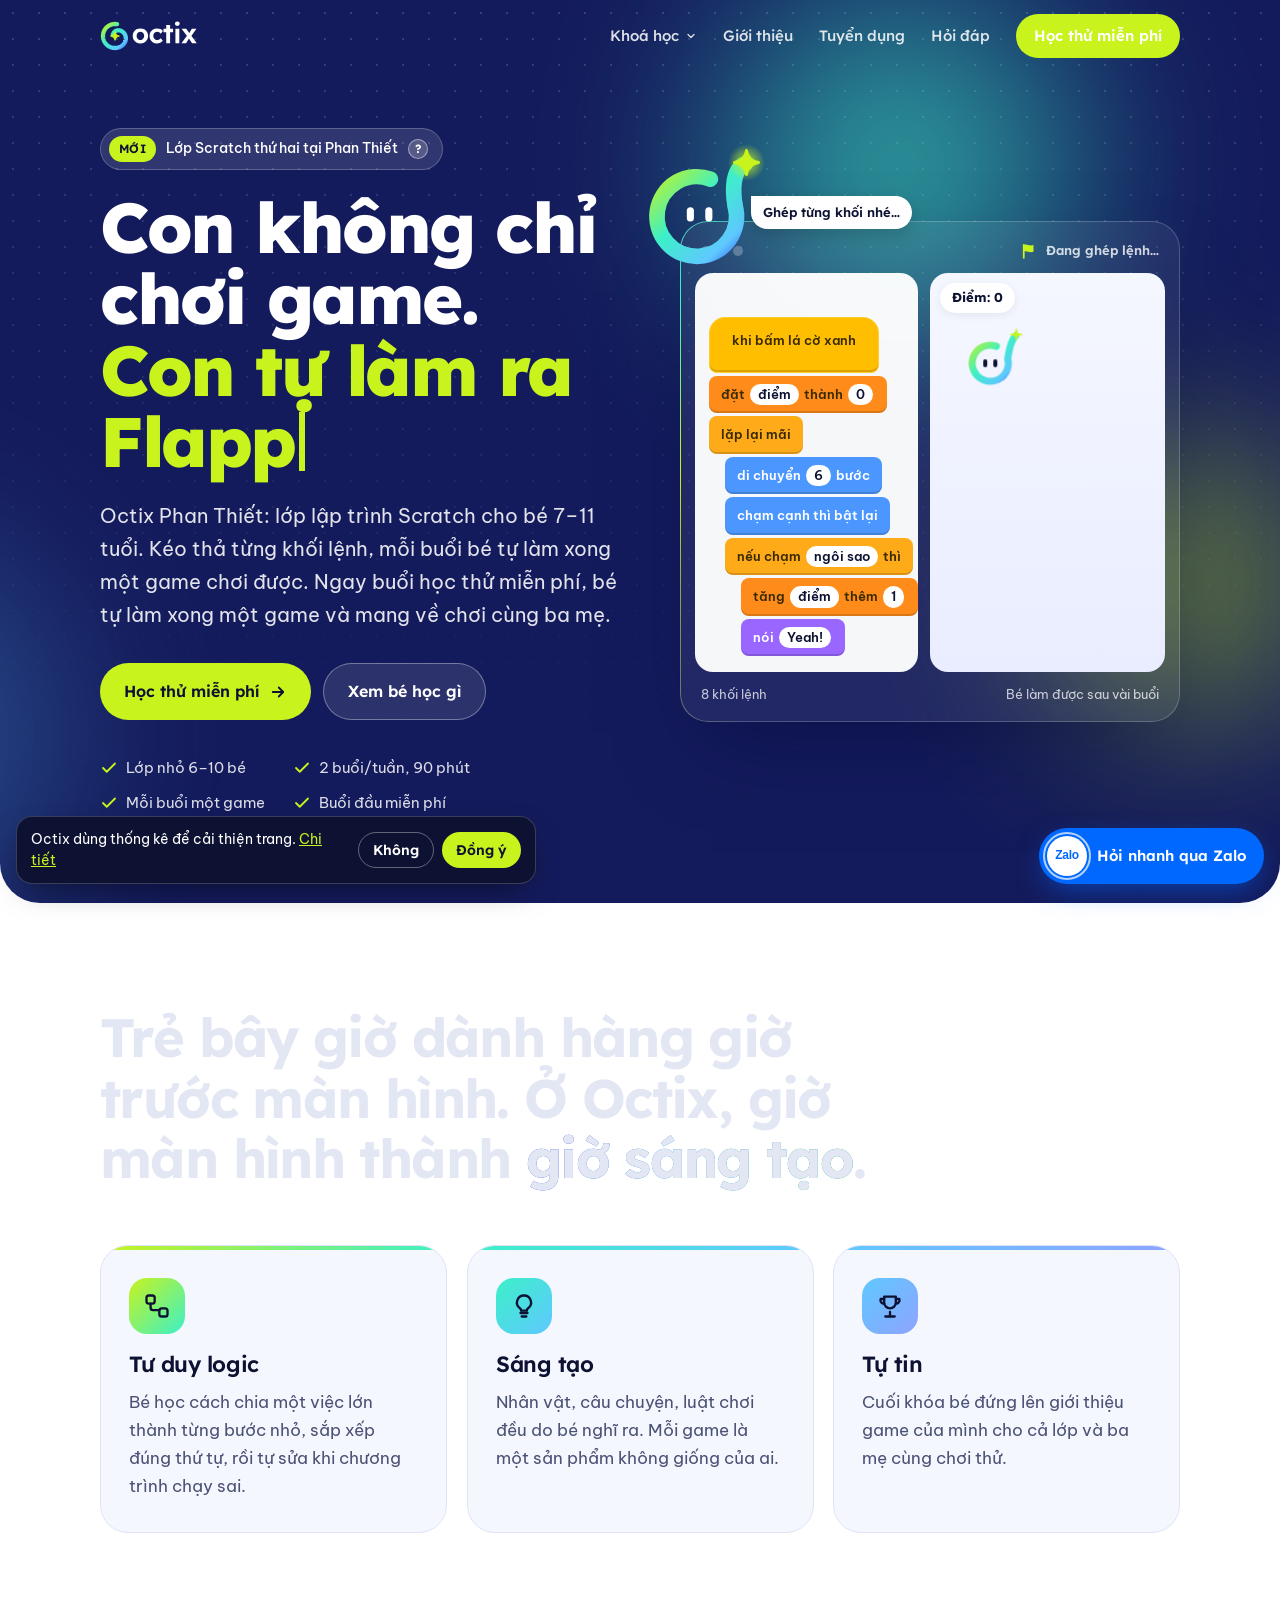
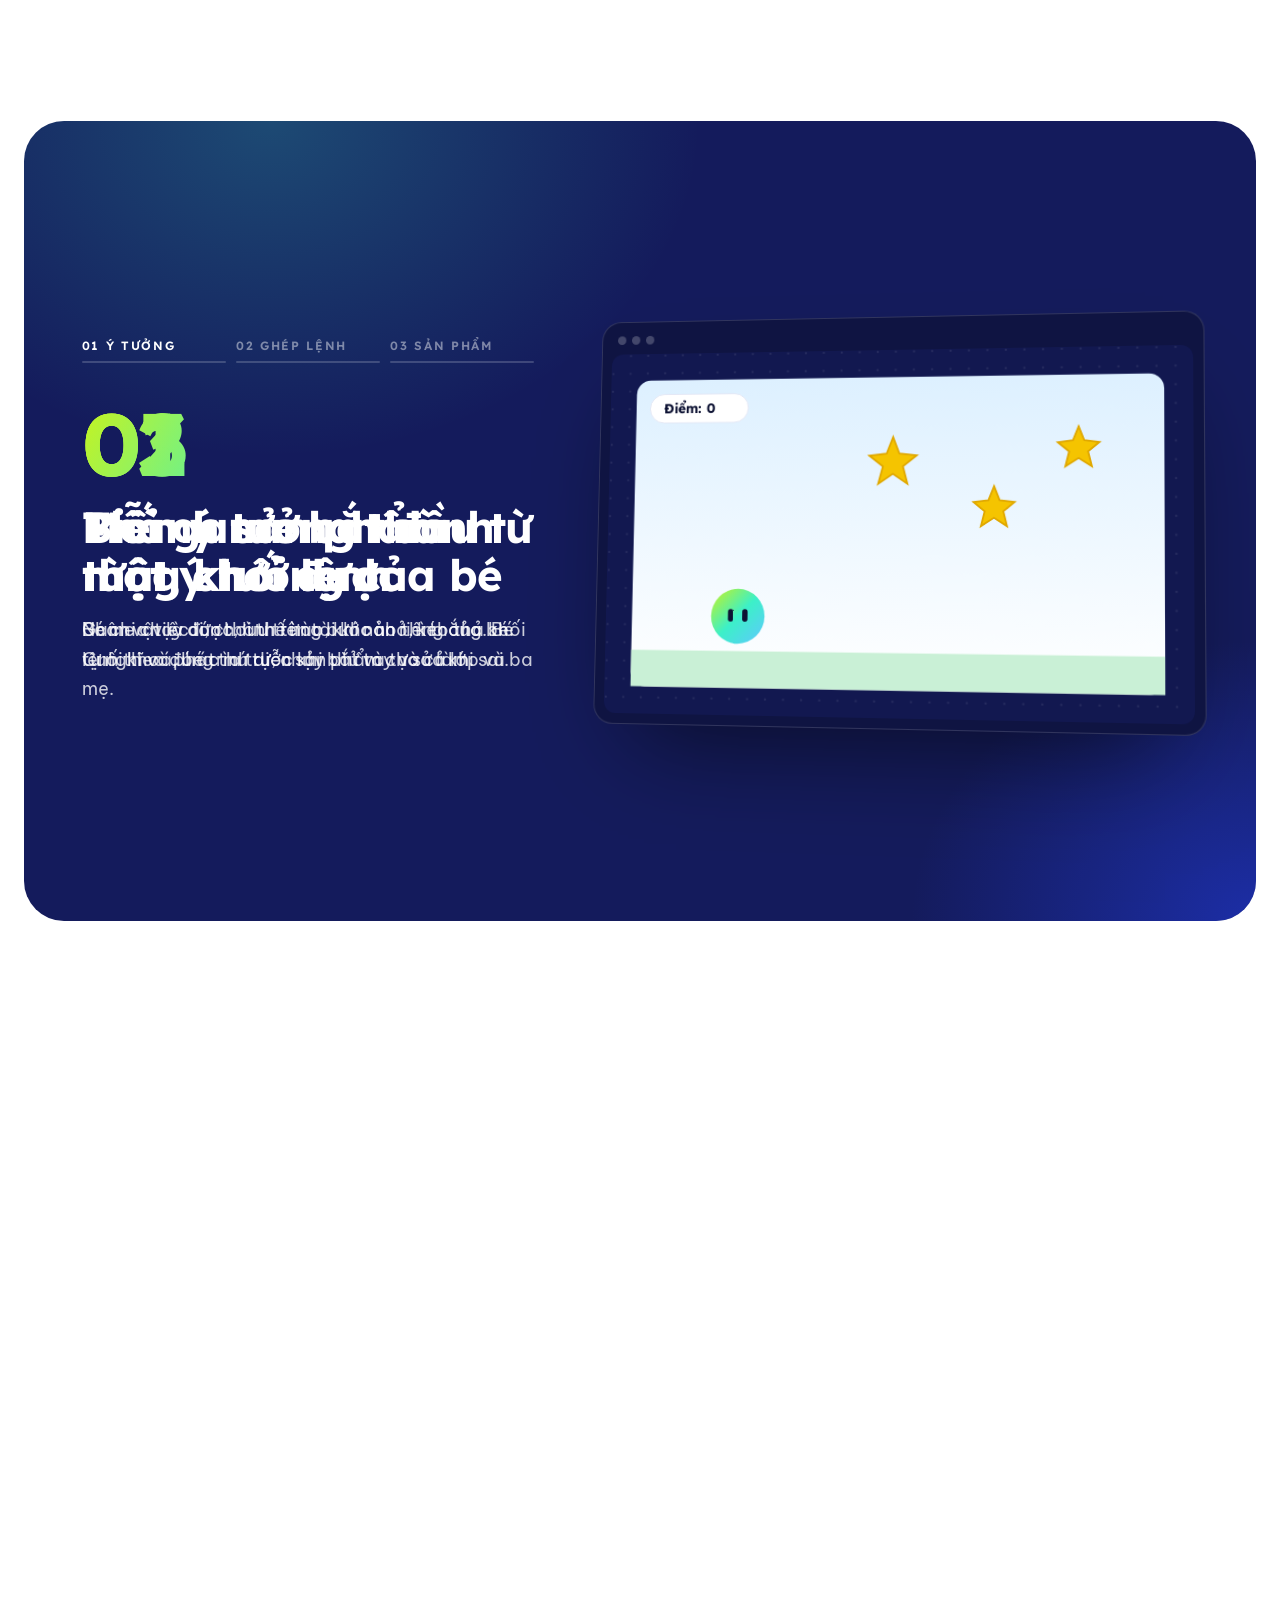
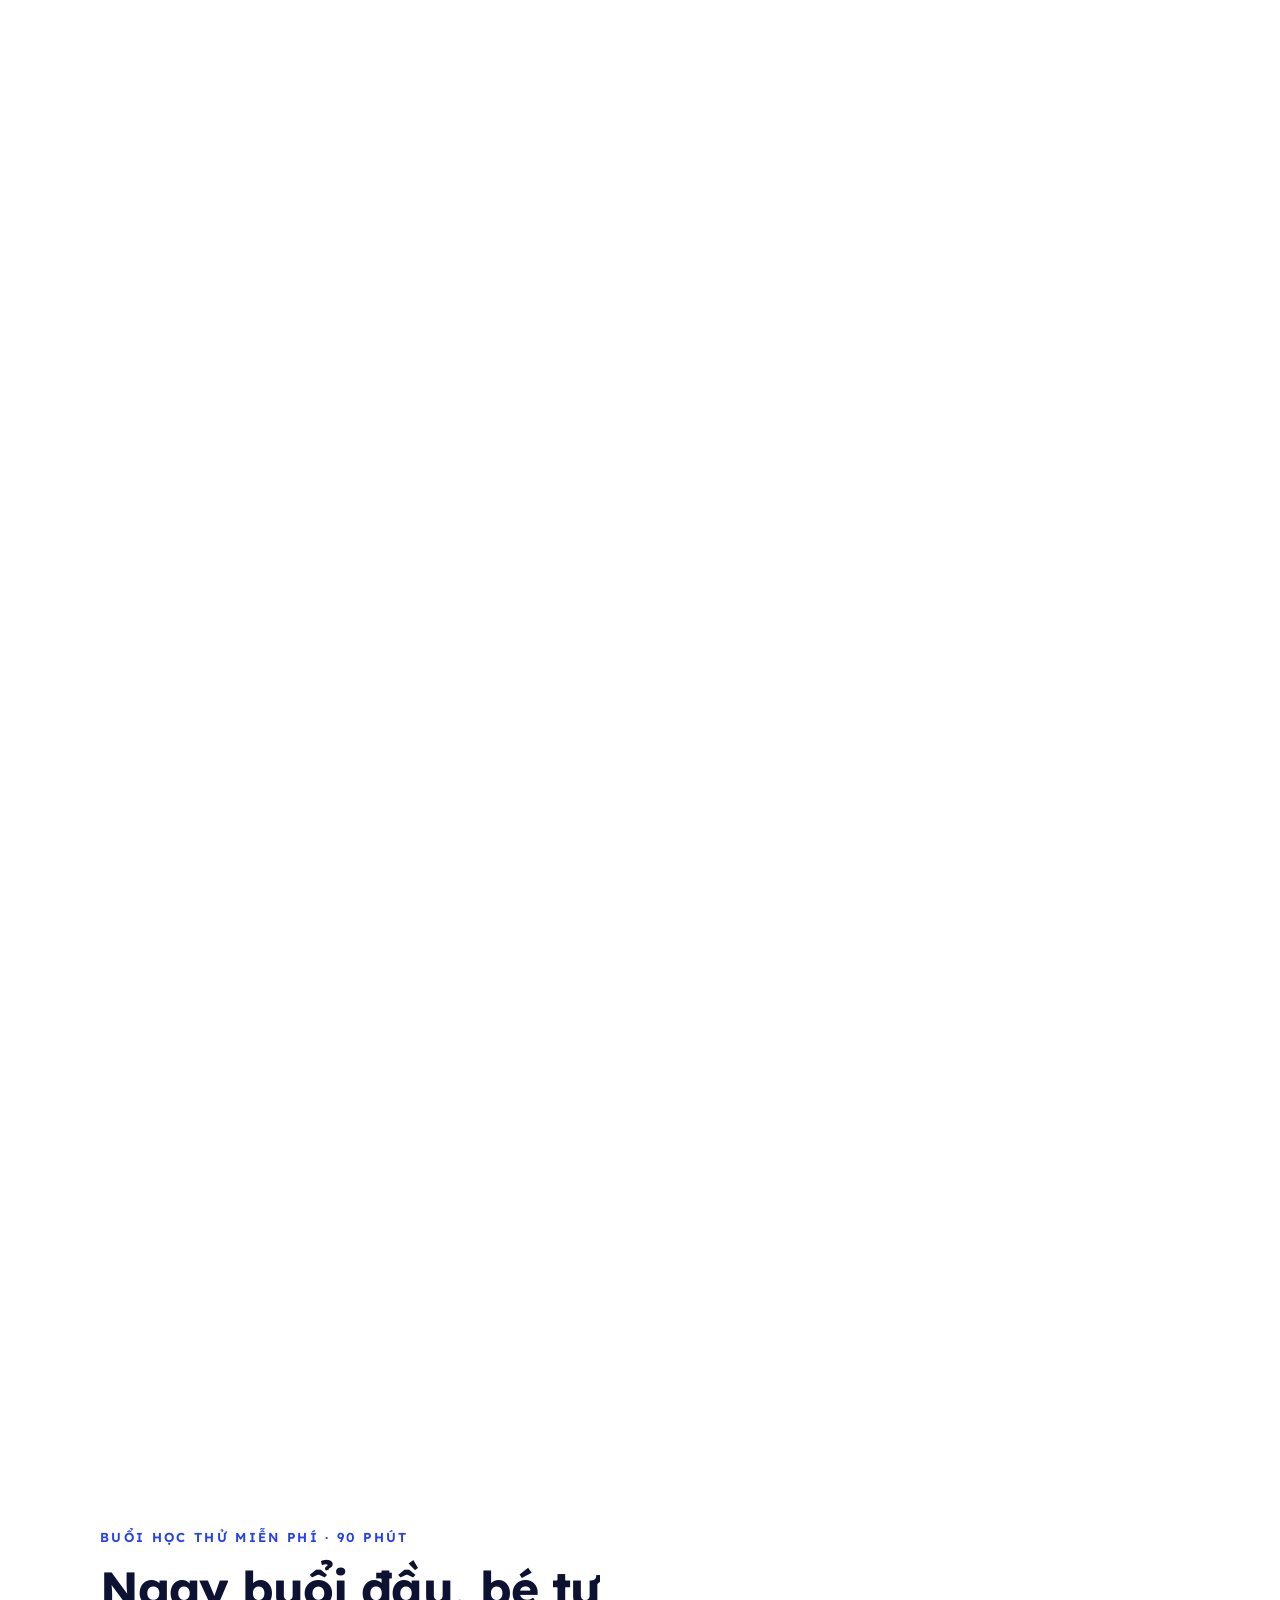
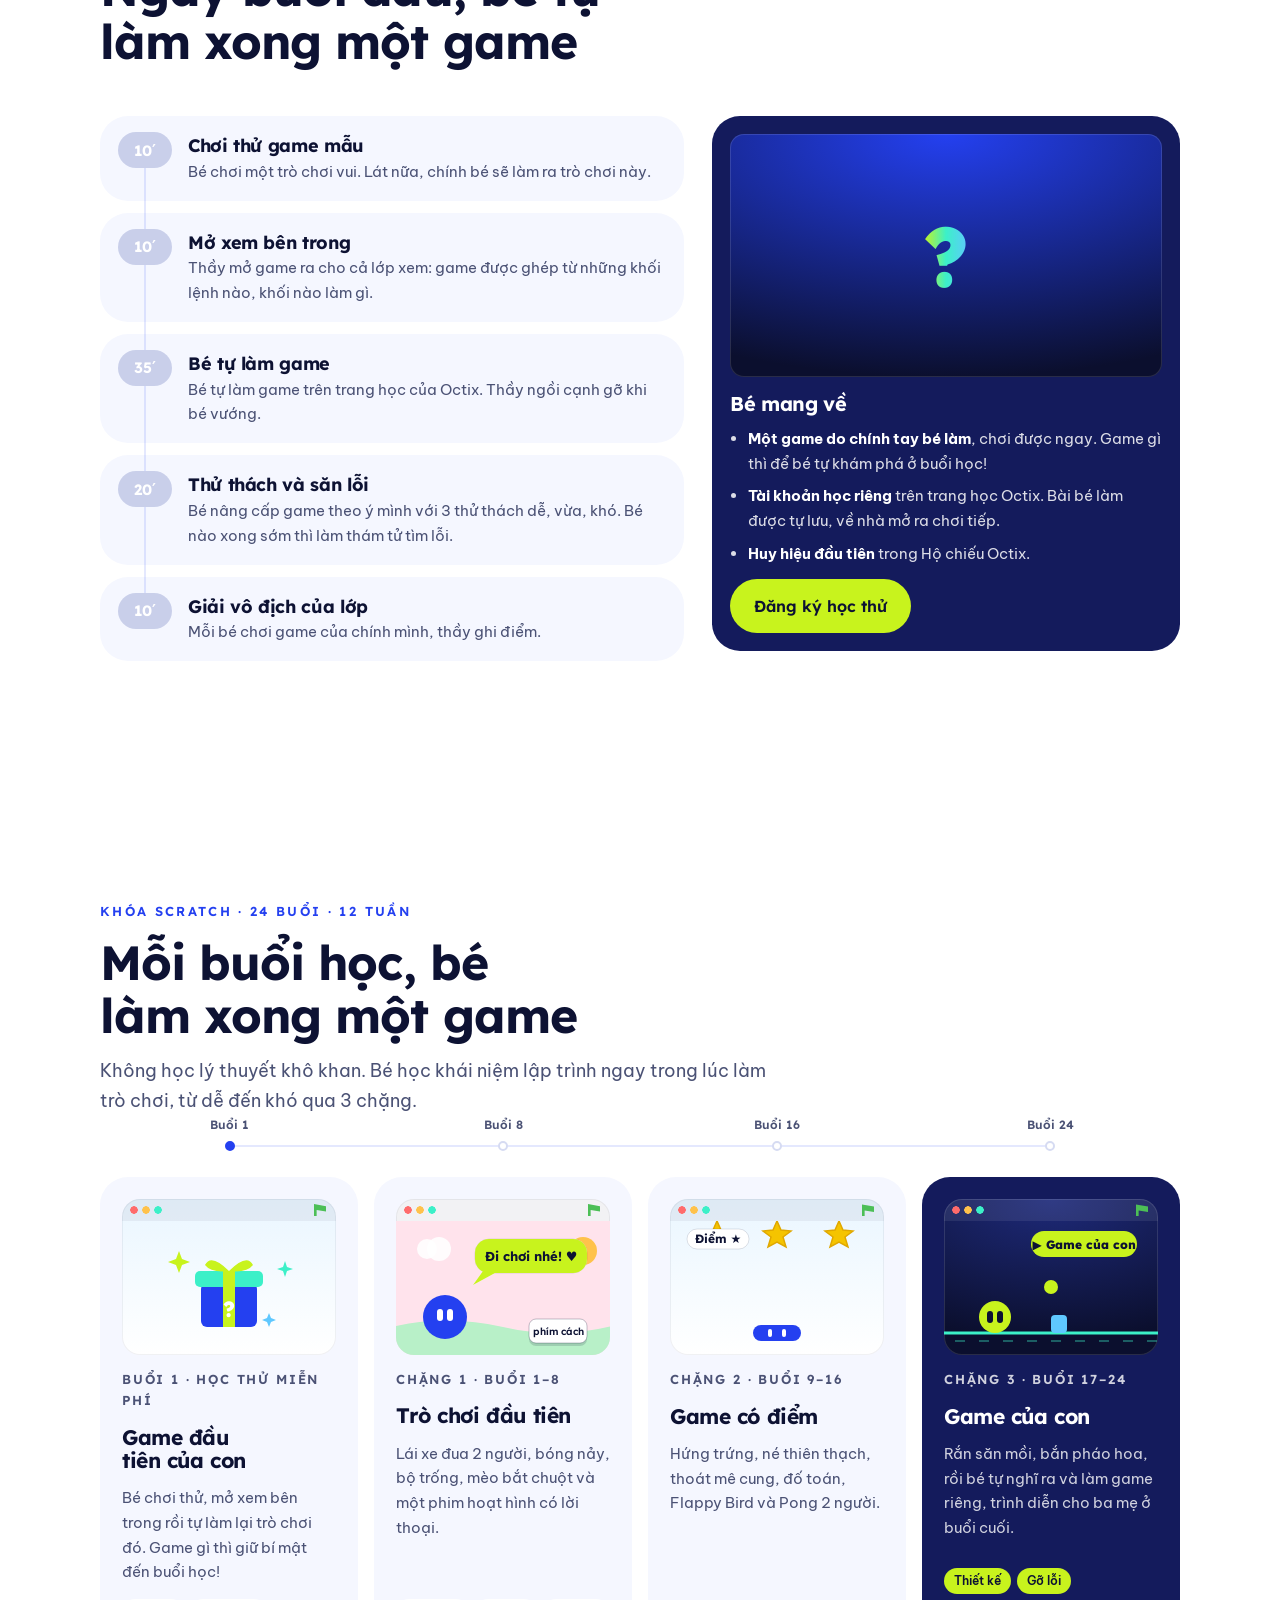
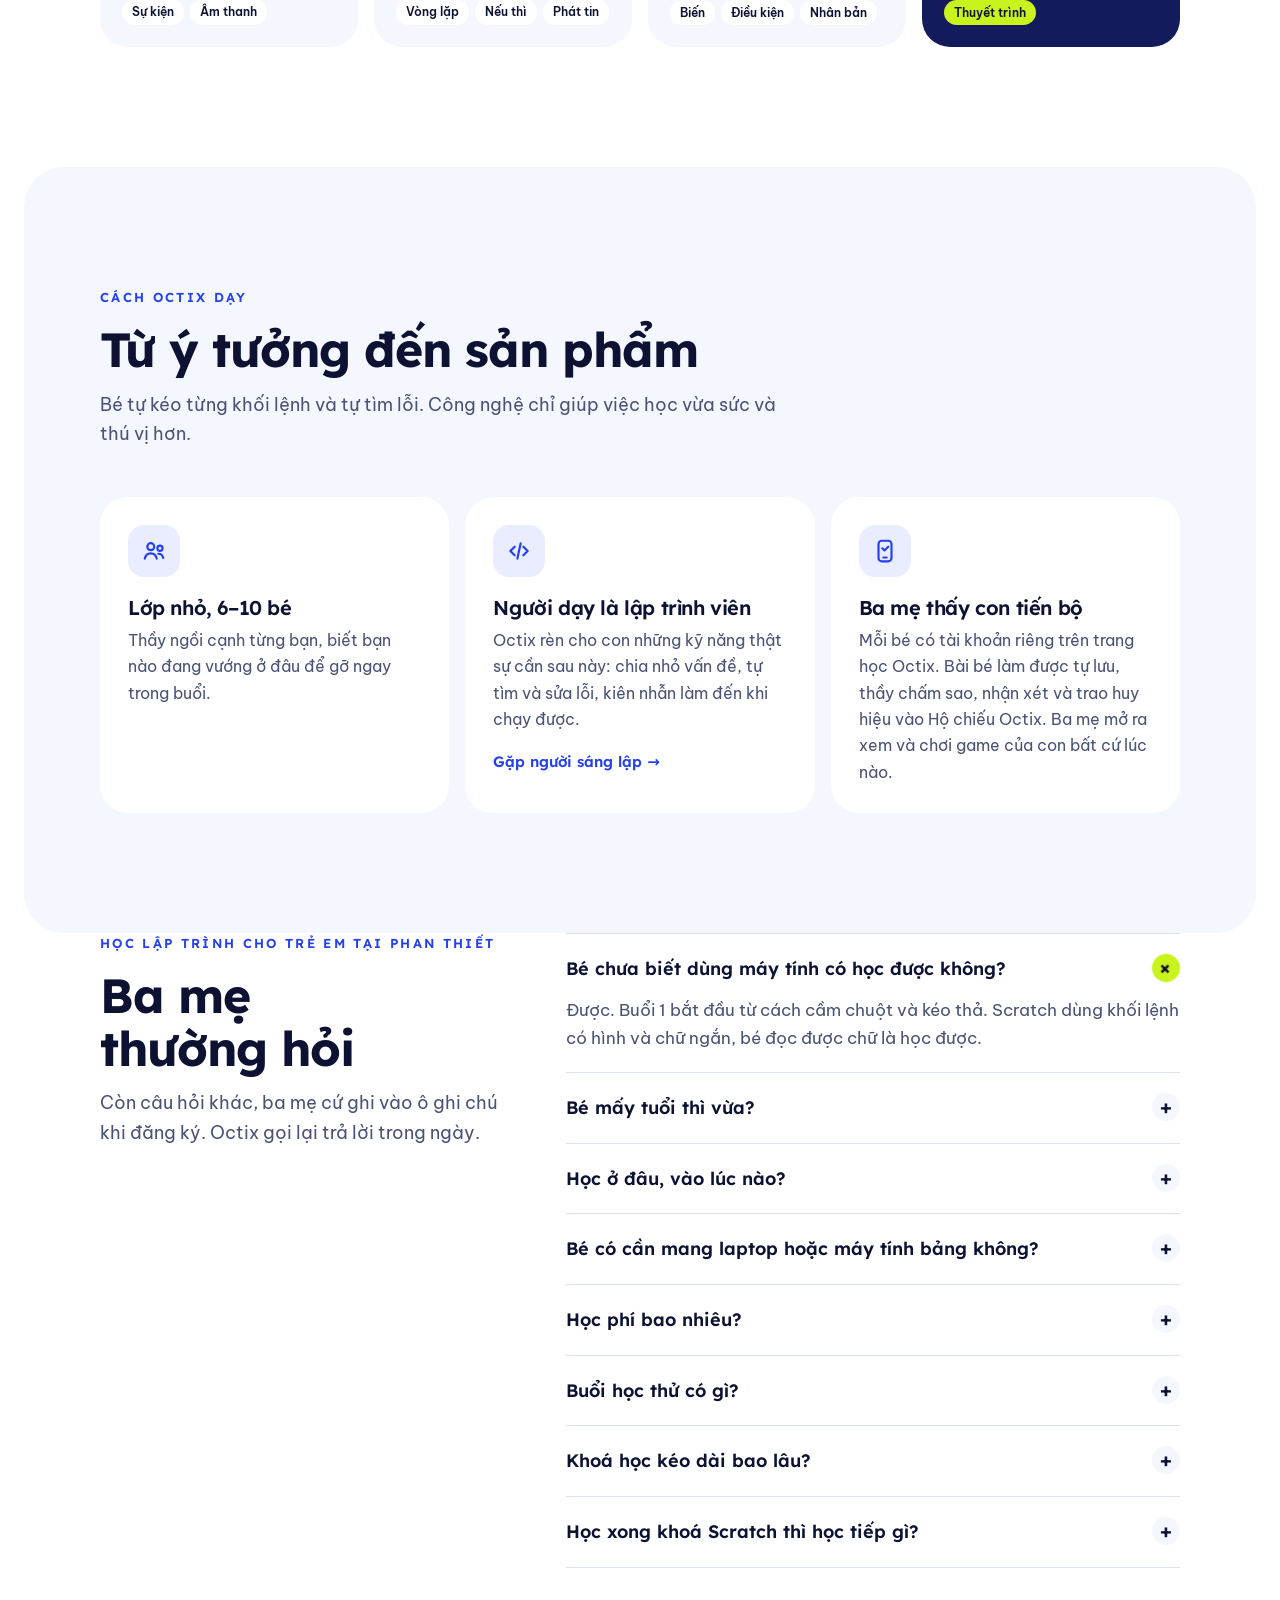
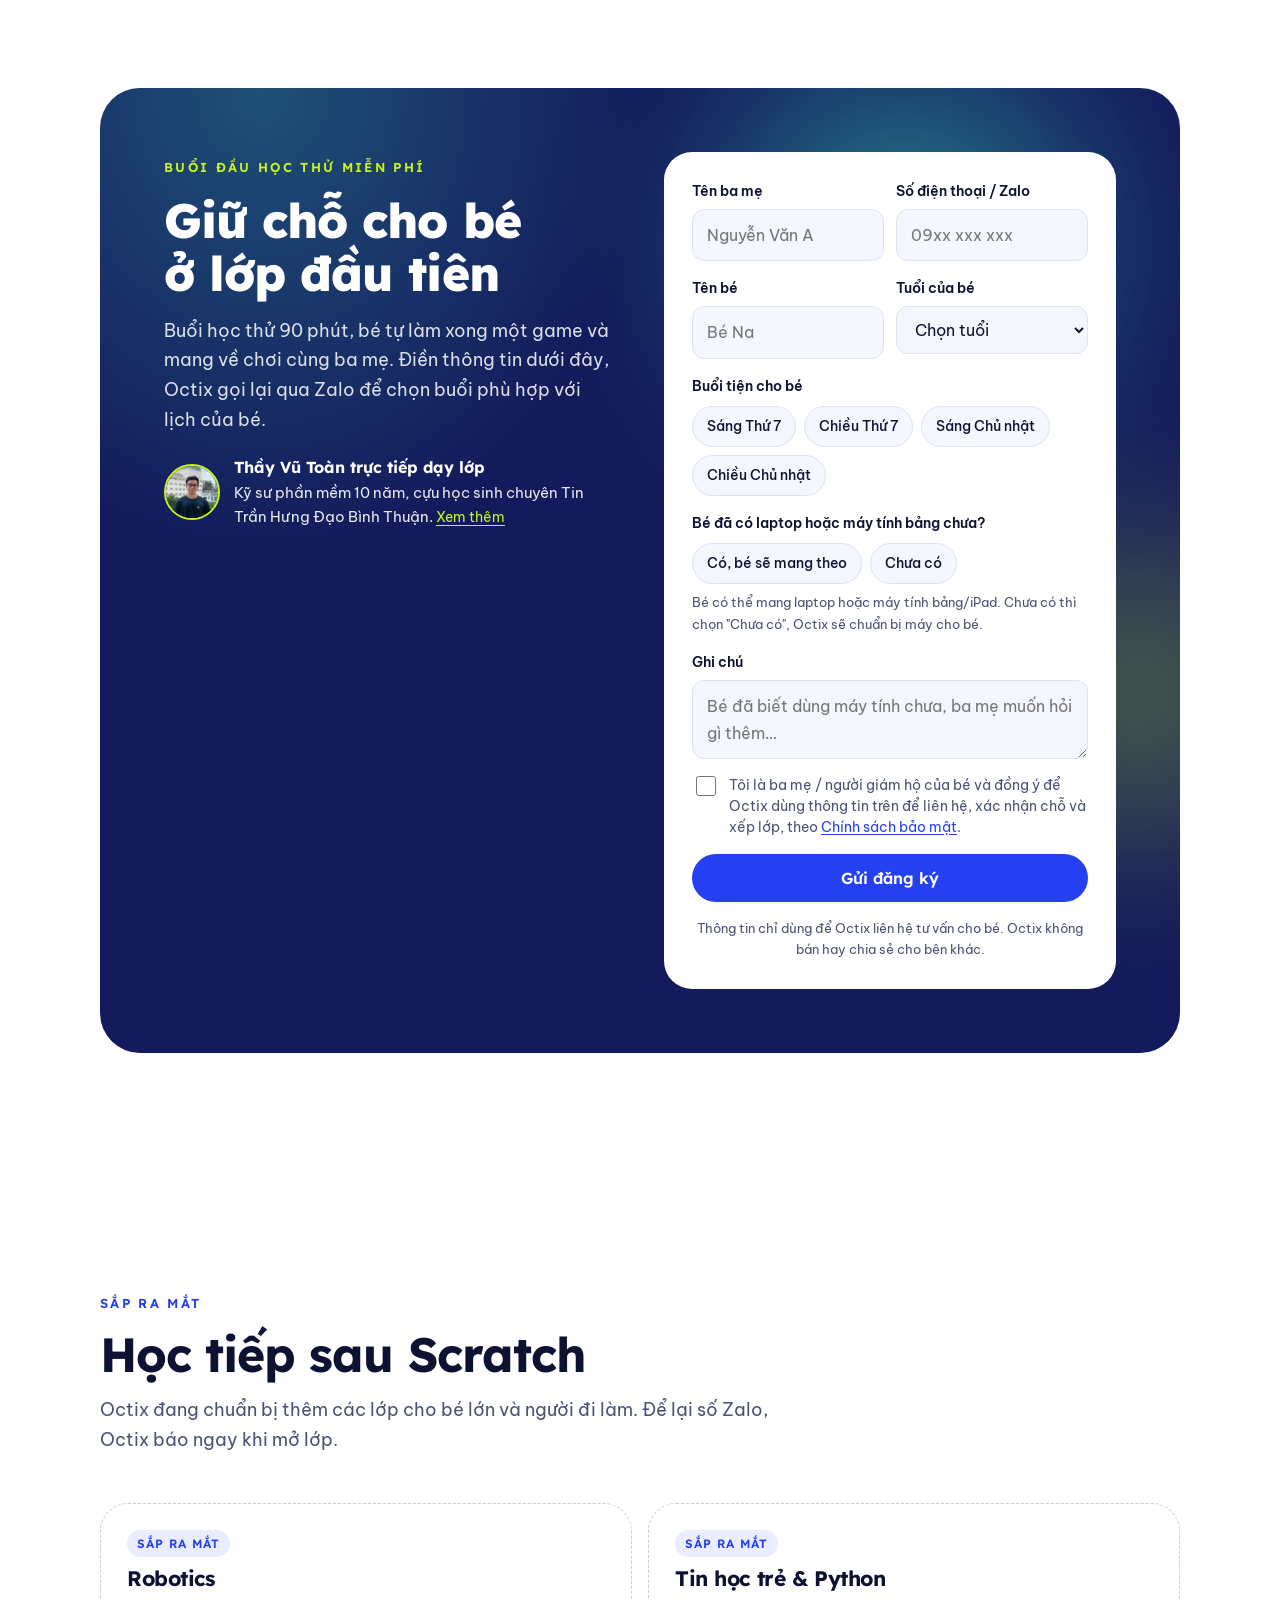
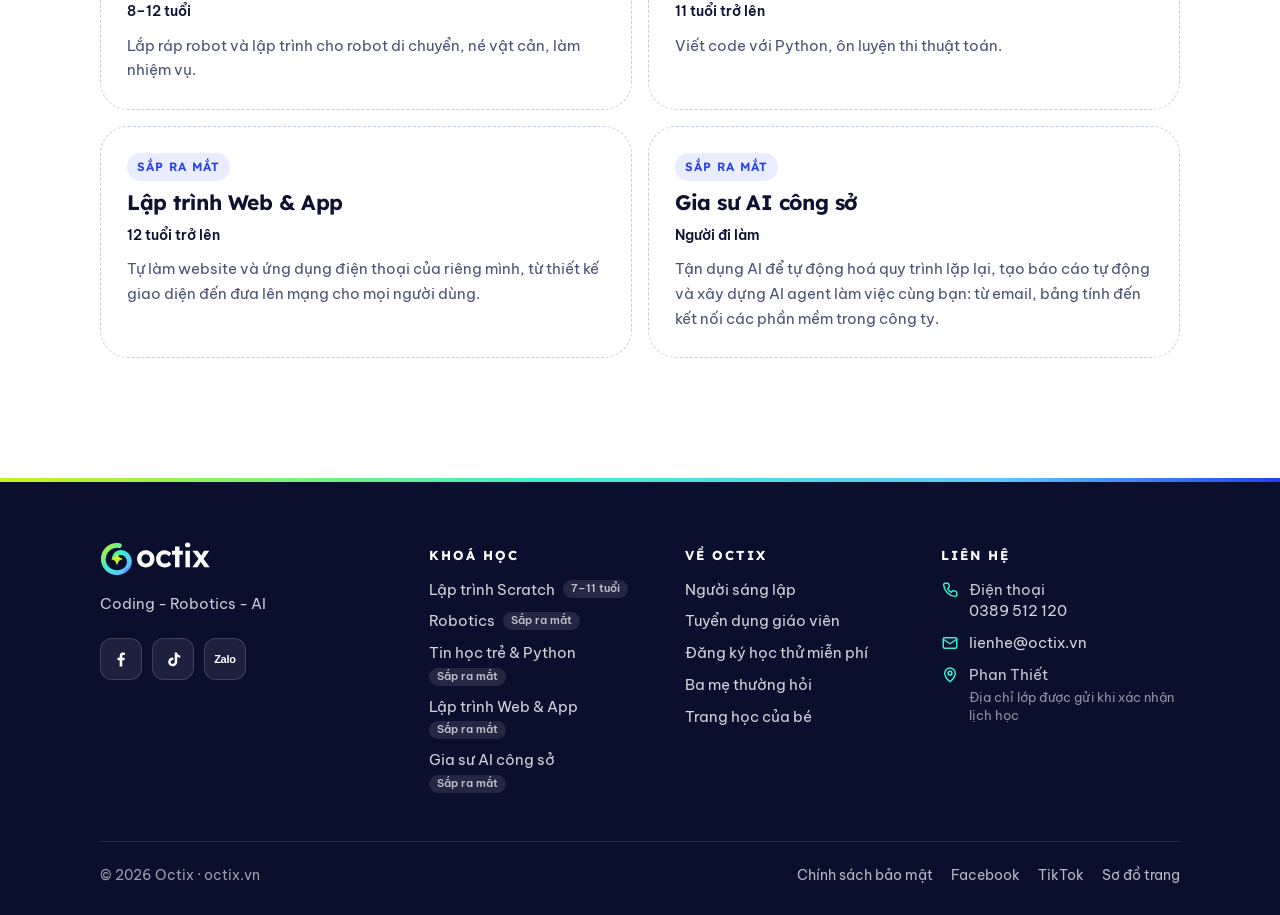
==== commit 25ff3d9e: "Lớp 14/11: đổi giờ 8:15–10:00, thêm ý mang máy tính bảng/iPad và ba mẹ ngồi cà phê chờ con Co-Author" ====
--- a/index.html
+++ b/index.html
@@ -787,7 +787,7 @@
         <div class="hero-ev" id="hero-ev" hidden>
           <span class="ev-tag">Miễn phí · chỉ <span data-ev="cap">10</span> bé</span>
           <b>Sáng thứ Bảy 14/11: bé 7–11 tuổi tự làm game đầu tiên</b>
-          <span class="ev-meta"><span data-ev="time">8:30–10:00</span> · <span data-ev="place">Một coffee shop ở Phan Thiết</span></span>
+          <span class="ev-meta"><span data-ev="time">8:15–10:00</span> · <span data-ev="place">Một coffee shop ở Phan Thiết</span></span>
         </div>
         <div class="ctas">
           <a class="btn btn-lime" href="#dang-ky" id="hero-cta">Học thử miễn phí
@@ -1075,13 +1075,13 @@
           <div class="ev" id="ev" hidden>
             <span class="ev-tag">Miễn phí · tối đa <span data-ev="cap">10</span> bé</span>
             <h3><span data-ev="name">Lớp học lập trình miễn phí</span> <span data-ev="when">sáng thứ Bảy 14/11</span></h3>
-            <p><span data-ev="time">8:30–10:00</span> · <span class="tip ev-place" tabindex="0" data-tip="Địa chỉ cụ thể Octix sẽ tiết lộ sau." aria-label="Một coffee shop ở Phan Thiết. Địa chỉ cụ thể Octix sẽ tiết lộ sau."><span data-ev="place">Một coffee shop ở Phan Thiết</span> <i class="qi" aria-hidden="true">?</i></span> · dành cho bé 7–11 tuổi</p>
+            <p><span data-ev="time">8:15–10:00</span> · <span class="tip ev-place" tabindex="0" data-tip="Địa chỉ cụ thể Octix sẽ tiết lộ sau." aria-label="Một coffee shop ở Phan Thiết. Địa chỉ cụ thể Octix sẽ tiết lộ sau."><span data-ev="place">Một coffee shop ở Phan Thiết</span> <i class="qi" aria-hidden="true">?</i></span> · dành cho bé 7–11 tuổi</p>
           </div>
           <a class="teacher" href="nguoi-sang-lap/"><img src="nguoi-sang-lap/vu-toan.jpg" alt="Thầy Vũ Toàn" width="56" height="56" loading="lazy"><span><b>Thầy Vũ Toàn trực tiếp dạy lớp</b>Kỹ sư phần mềm 10 năm, cựu học sinh chuyên Tin Trần Hưng Đạo Bình Thuận. <u>Xem thêm</u></span></a>
         </div>
         <form id="form" novalidate>
           <div id="form-fields" style="display:flex;flex-direction:column;gap:16px">
-            <label class="ev-pick" for="f-ev" id="ev-pick" hidden><input type="checkbox" id="f-ev" name="ev" checked><span><b id="ev-pick-t">Đăng ký lớp miễn phí sáng thứ Bảy 14/11</b><small><span data-ev="time">8:30–10:00</span> · <span data-ev="place">Một coffee shop ở Phan Thiết</span></small></span></label>
+            <label class="ev-pick" for="f-ev" id="ev-pick" hidden><input type="checkbox" id="f-ev" name="ev" checked><span><b id="ev-pick-t">Đăng ký lớp miễn phí sáng thứ Bảy 14/11</b><small><span data-ev="time">8:15–10:00</span> · <span data-ev="place">Một coffee shop ở Phan Thiết</span></small></span></label>
             <div class="row2">
               <label for="f-parent">Tên ba mẹ<input id="f-parent" name="parent" autocomplete="name" placeholder="Nguyễn Văn A" required></label>
               <label for="f-phone">Số điện thoại / Zalo<input id="f-phone" name="phone" type="tel" inputmode="tel" autocomplete="tel" placeholder="09xx xxx xxx" required></label>
@@ -1110,7 +1110,7 @@
                 <label for="l1"><input type="radio" id="l1" name="laptop" value="Có, bé sẽ mang theo"><span>Có, bé sẽ mang theo</span></label>
                 <label for="l2"><input type="radio" id="l2" name="laptop" value="Chưa có"><span>Chưa có</span></label>
               </div>
-              <small style="font-size:13px;color:var(--muted)">Không có cũng không sao, Octix sẽ cung cấp máy trong giờ học.</small>
+              <small style="font-size:13px;color:var(--muted)">Bé có thể mang laptop hoặc máy tính bảng/iPad. Chưa có thì chọn "Chưa có", Octix sẽ chuẩn bị máy cho bé.</small>
             </fieldset>
             <label for="f-note" id="f-note-wrap">Ghi chú<textarea id="f-note" name="note" rows="2" placeholder="Bé đã biết dùng máy tính chưa, ba mẹ muốn hỏi gì thêm…"></textarea></label>
             <label class="consent" for="f-consent"><input type="checkbox" id="f-consent" name="consent" value="1"><span>Tôi là ba mẹ / người giám hộ của bé và đồng ý để Octix dùng thông tin trên để liên hệ, xác nhận chỗ và xếp lớp, theo <a href="/chinh-sach-bao-mat/" target="_blank" rel="noopener">Chính sách bảo mật</a>.</span></label>
@@ -1207,7 +1207,7 @@
    Ví dụ QR decal xe: https://octix.vn/?utm_source=xe&utm_medium=qr ; fanpage: utm_source=facebook ; TikTok: utm_source=tiktok */
 /* ===== Lớp miễn phí (sự kiện): sửa ở đây. Hết giờ "until" thì tự ẩn khỏi trang ===== */
 const EVENT = { id:'lop-14-11', name:'Lớp học lập trình miễn phí', when:'sáng thứ Bảy 14/11', short:'lớp 14/11',
-  time:'8:30–10:00', place:'Một coffee shop ở Phan Thiết', cap:10, until:'2026-11-14T10:00:00+07:00' };
+  time:'8:15–10:00', place:'Một coffee shop ở Phan Thiết', cap:10, until:'2026-11-14T10:00:00+07:00' };
 const SEATS_API = "https://fseereakzmfldauphfrd.supabase.co/rest/v1/rpc/event_seats_taken";
 
 const UTM = (function(){
@@ -1342,7 +1342,7 @@
     ['f-kid-wrap','f-note-wrap'].forEach(id => document.getElementById(id).hidden = on);
     document.getElementById('ev-assure').hidden = !on;
     document.getElementById('reg-lead').textContent = on
-      ? 'Chỉ cần tên, số Zalo và tuổi của bé. Octix nhắn Zalo xác nhận chỗ trong ngày. Cuối buổi ba mẹ được mời vào chơi game cùng con.'
+      ? 'Chỉ cần tên, số Zalo và tuổi của bé. Octix nhắn Zalo xác nhận chỗ trong ngày. Ba mẹ có thể ngồi cà phê tại quán chờ con, cuối buổi chơi thử game của con.'
       : 'Buổi học thử 90 phút, bé tự làm xong một game và mang về chơi cùng ba mẹ. Điền thông tin dưới đây, Octix gọi lại qua Zalo để chọn buổi phù hợp với lịch của bé.';
     evRender();
   }
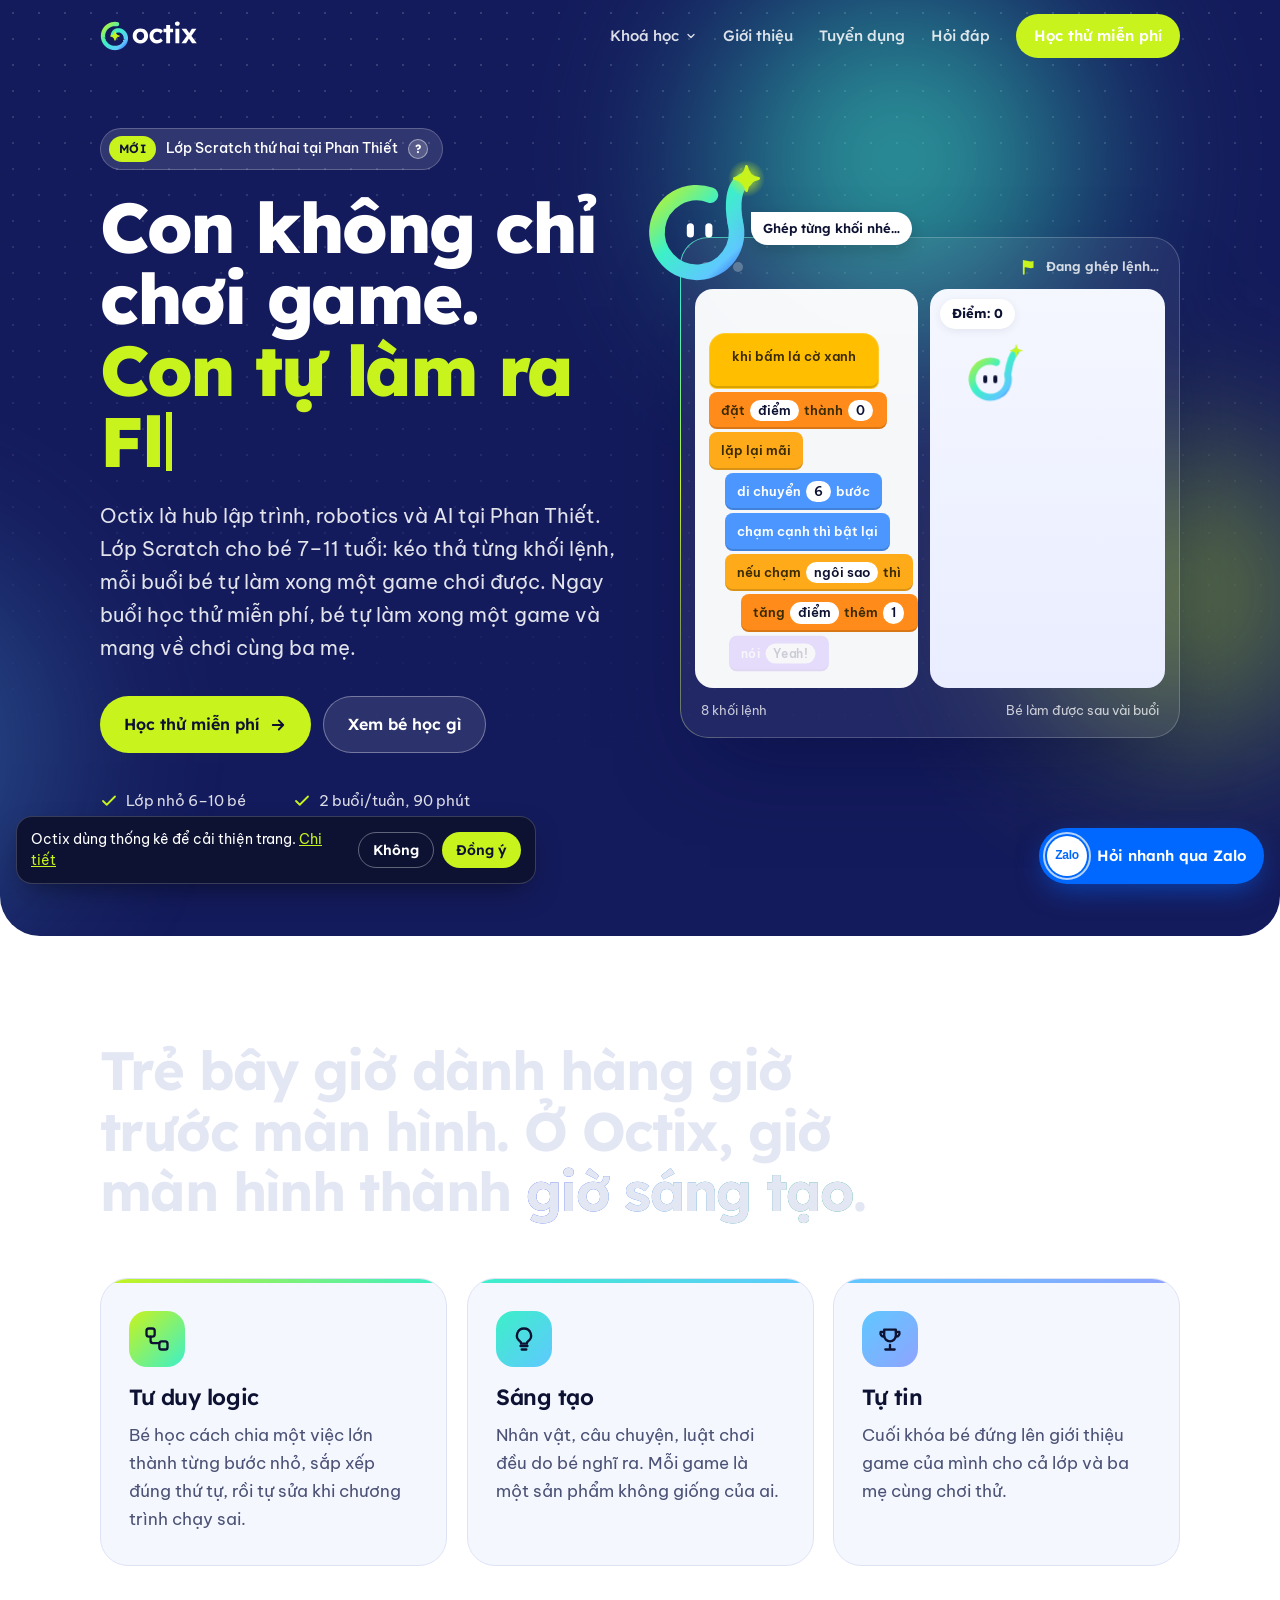
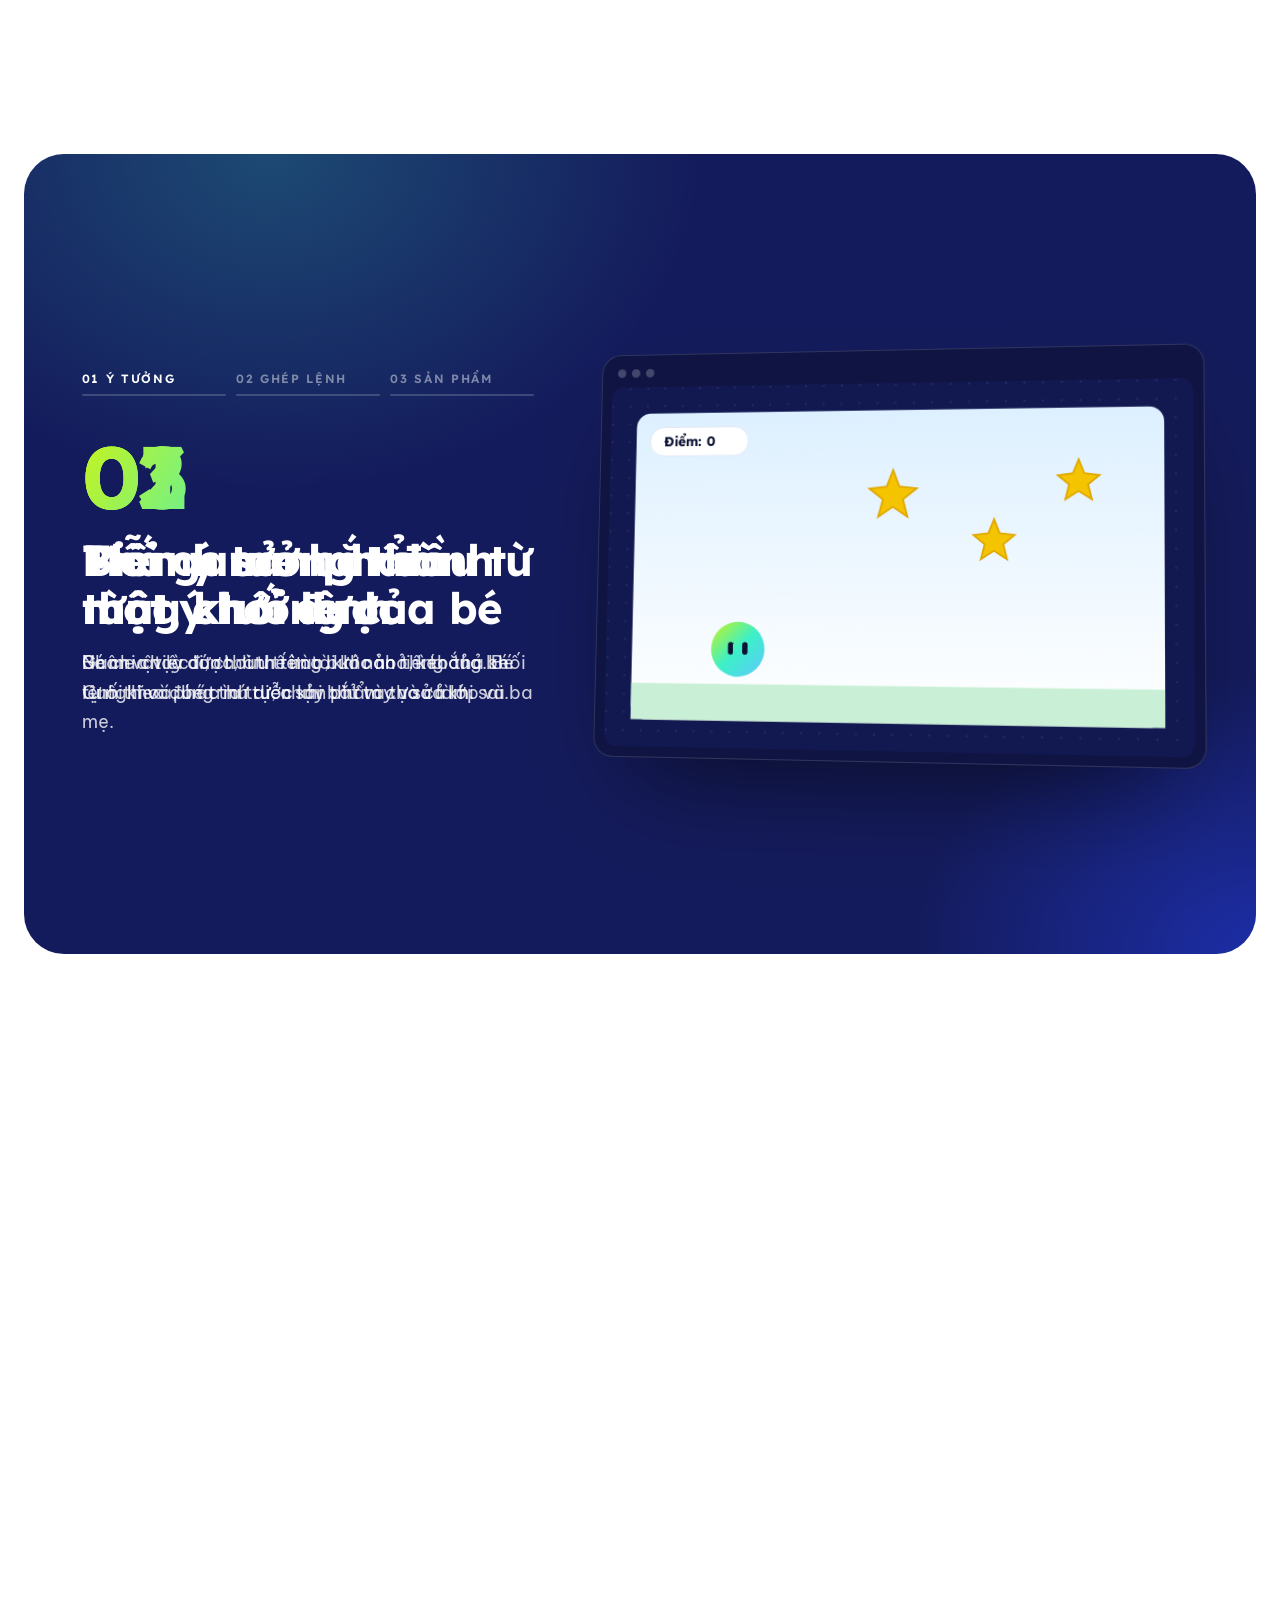
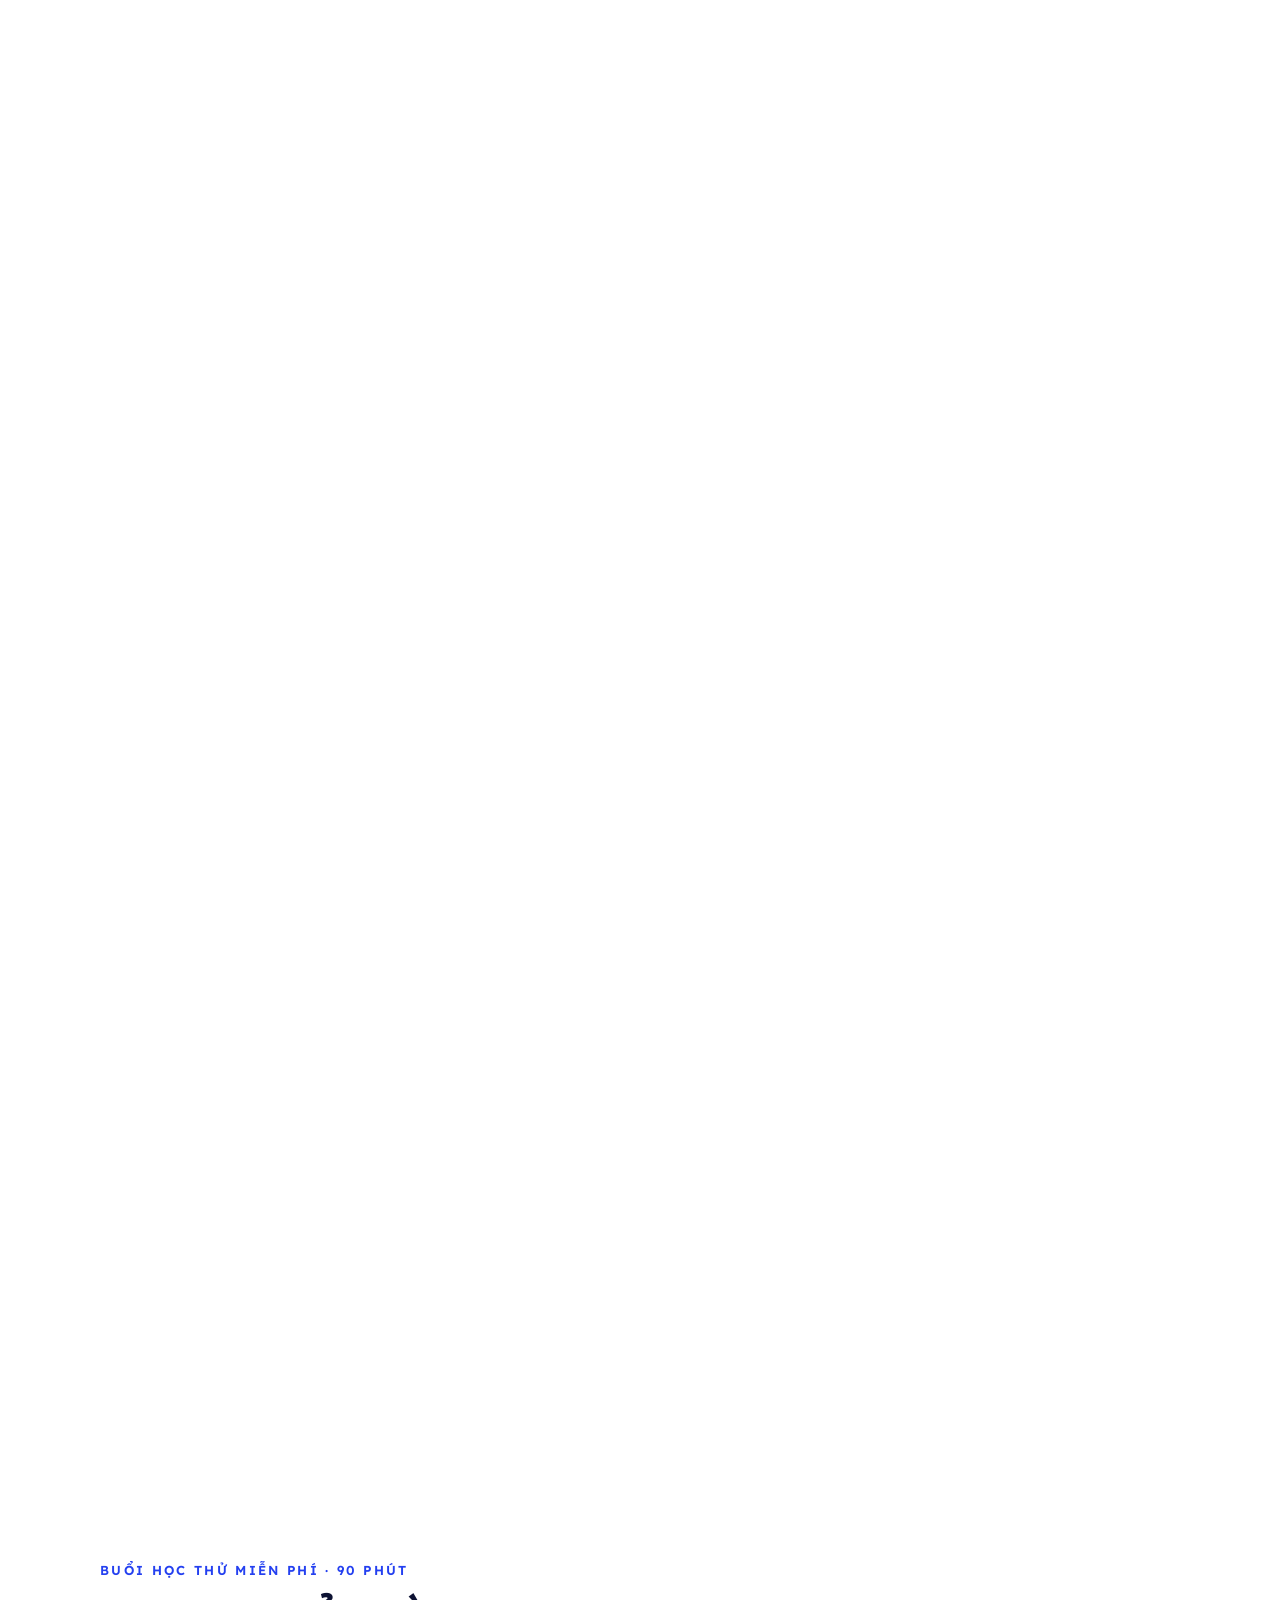
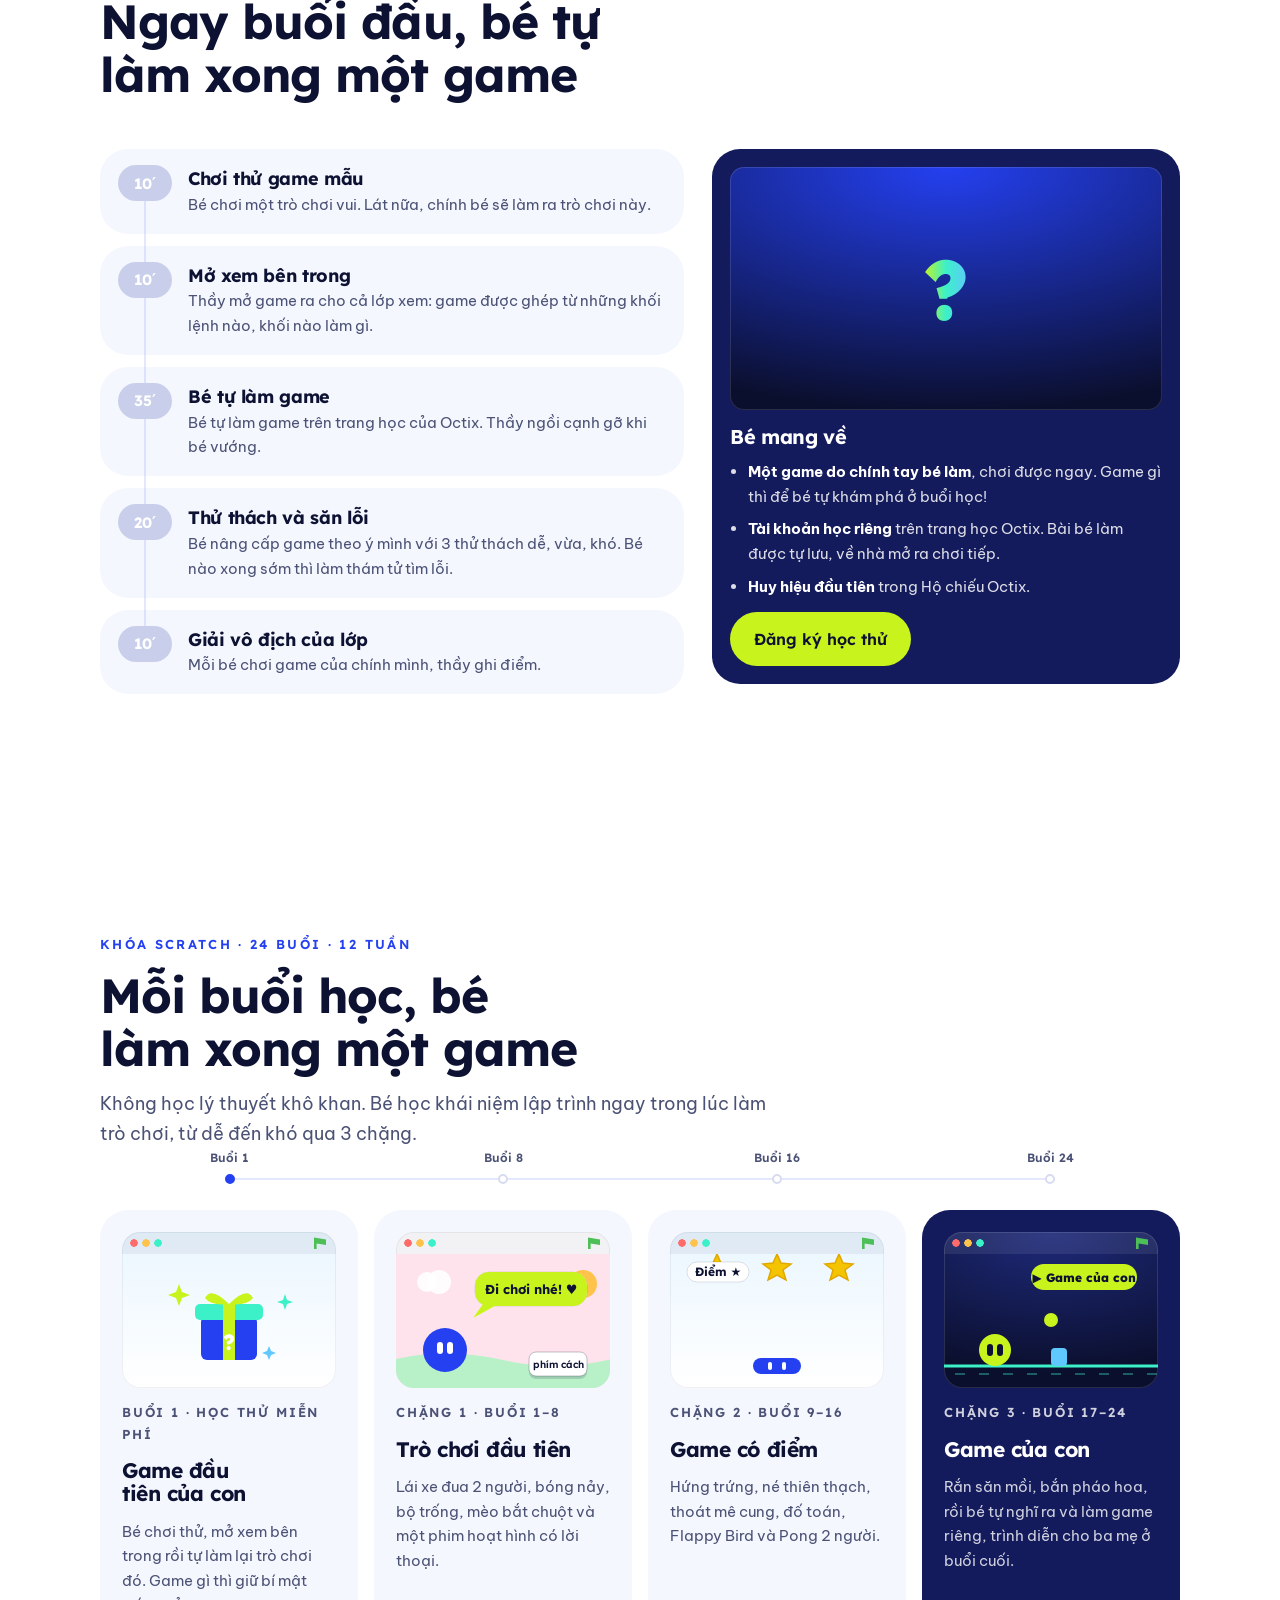
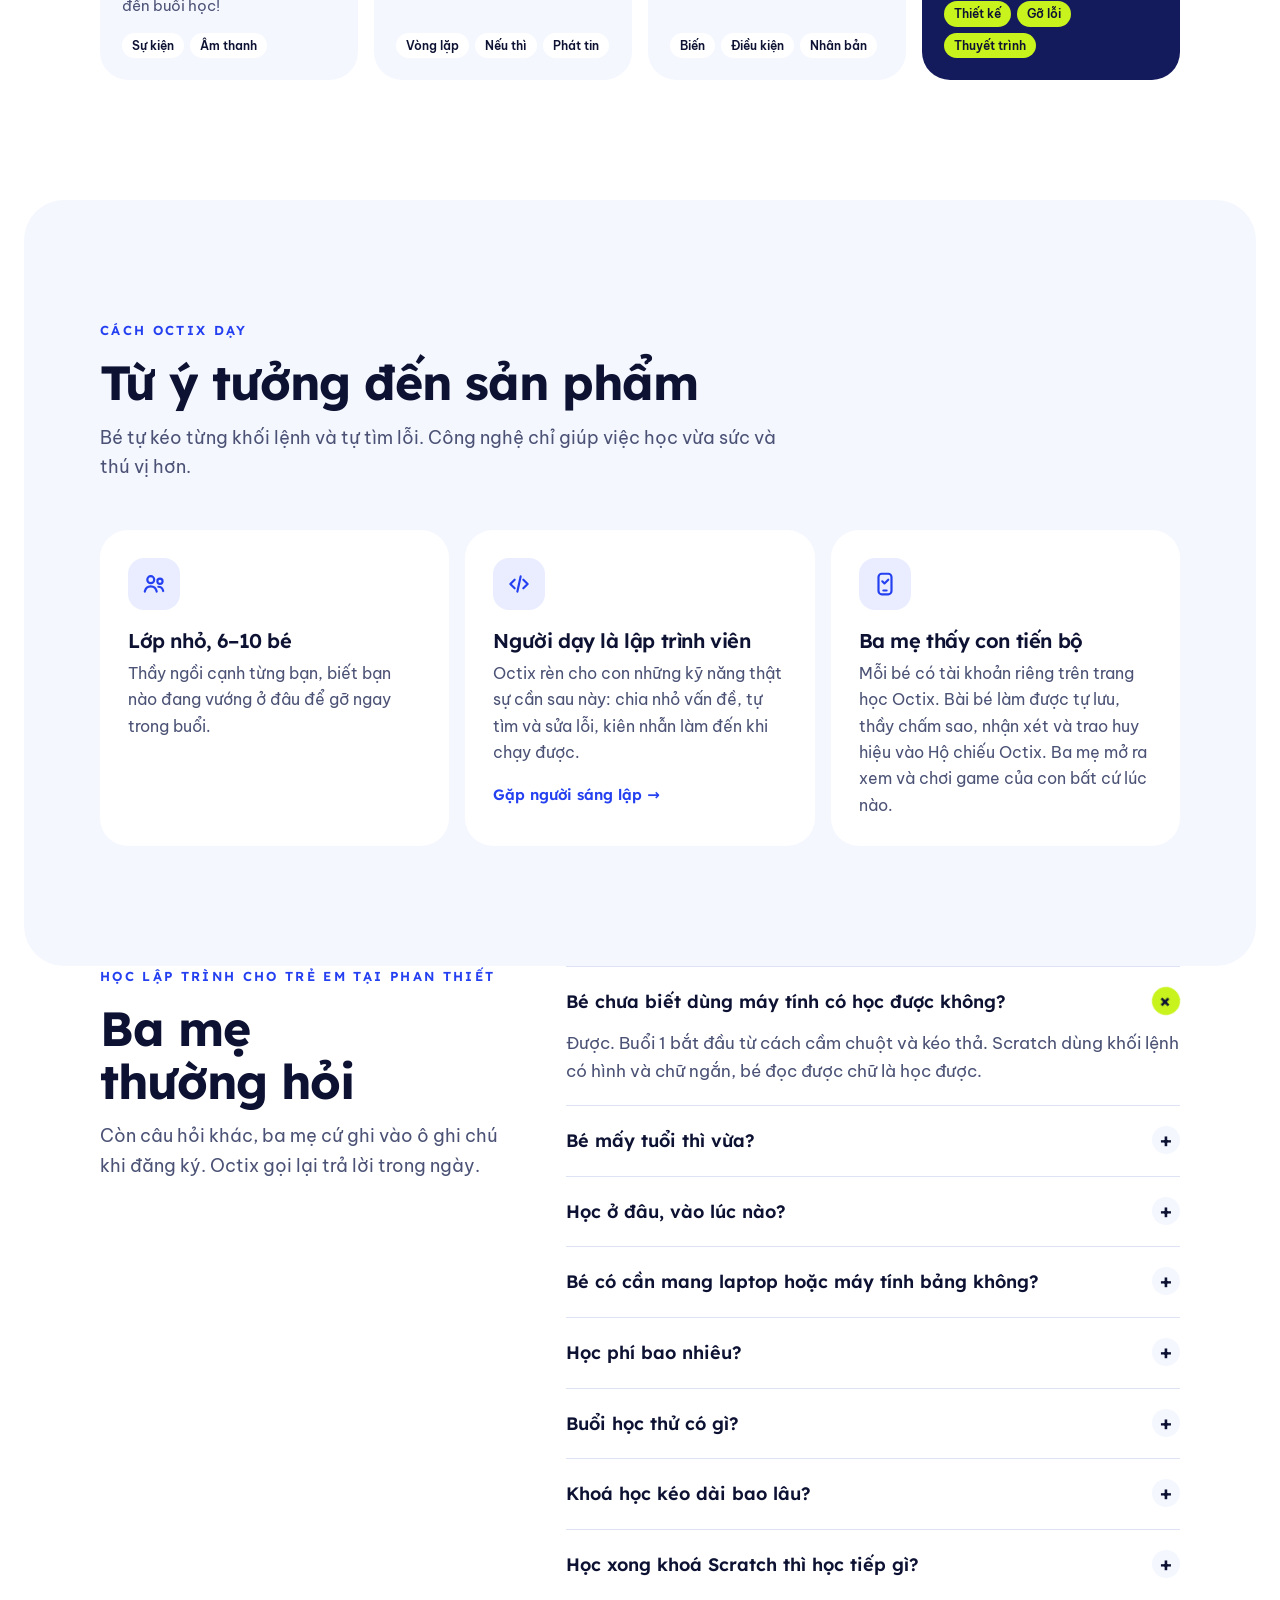
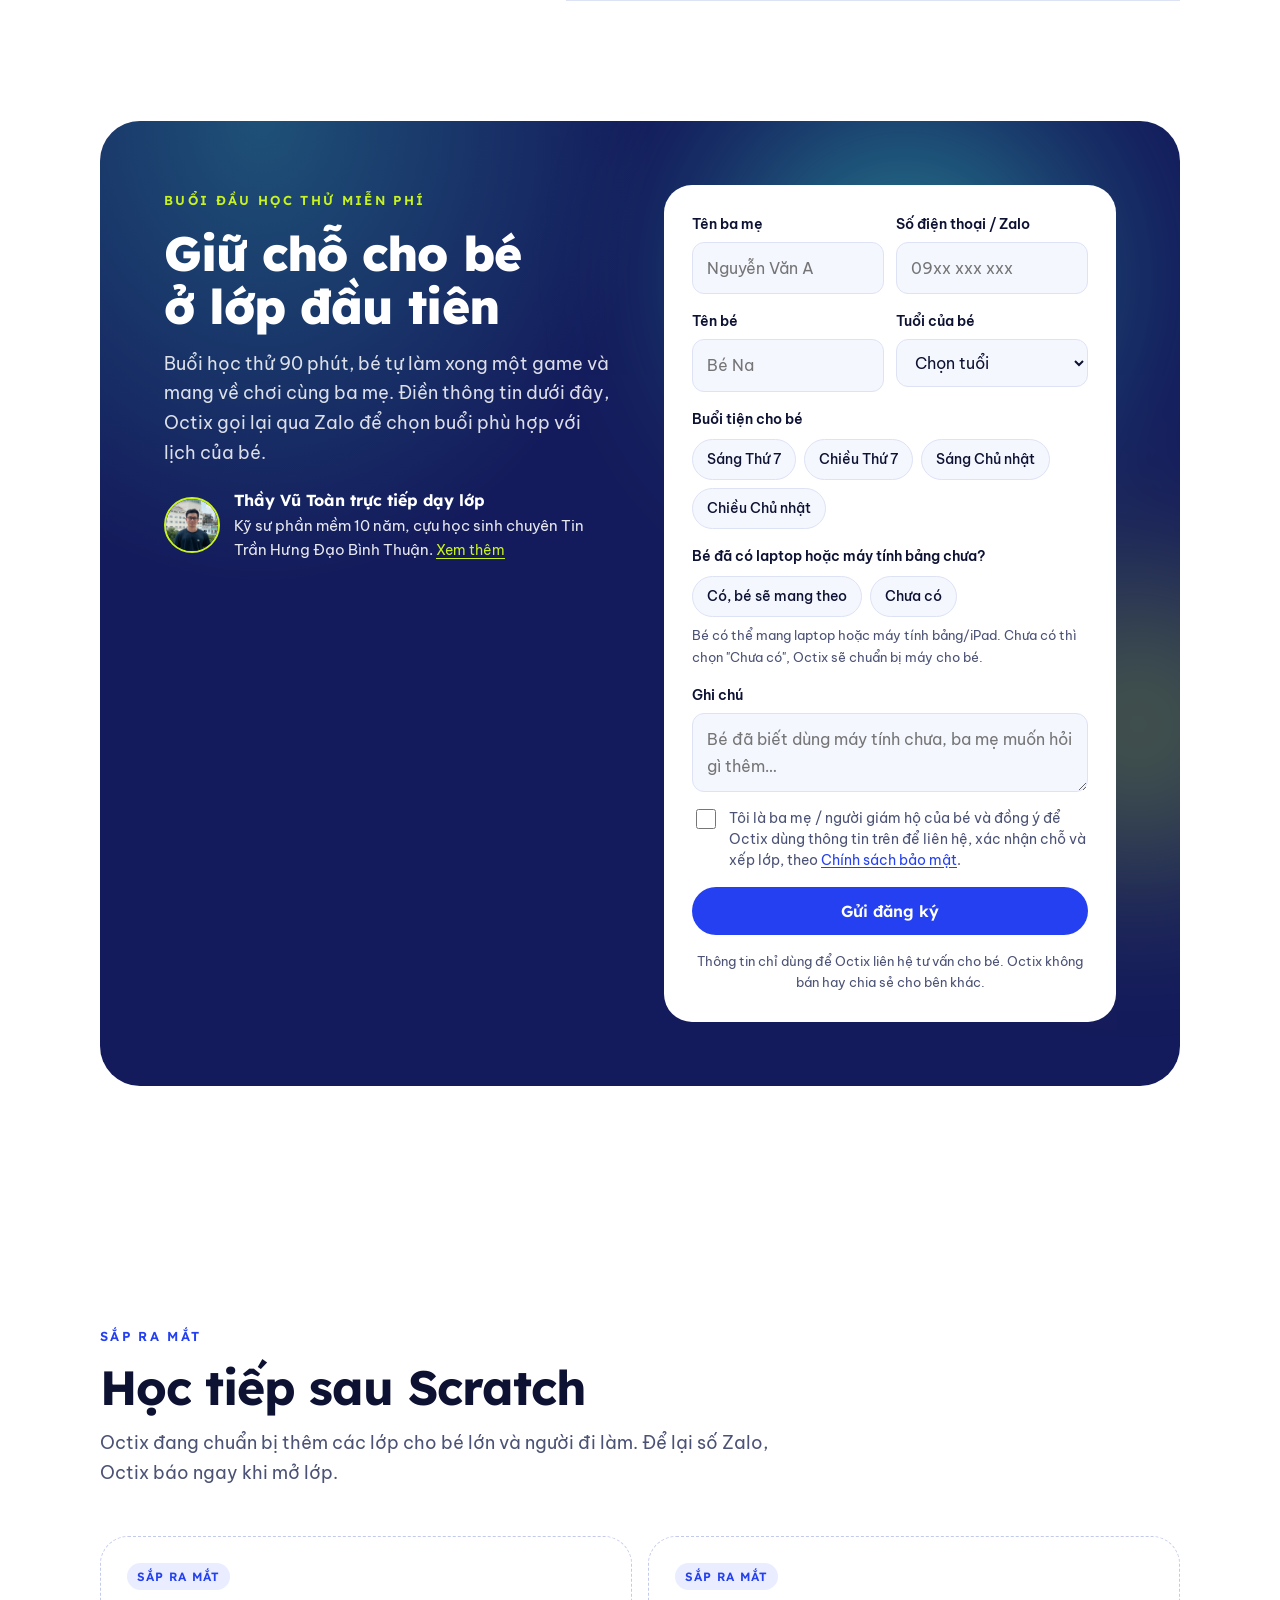
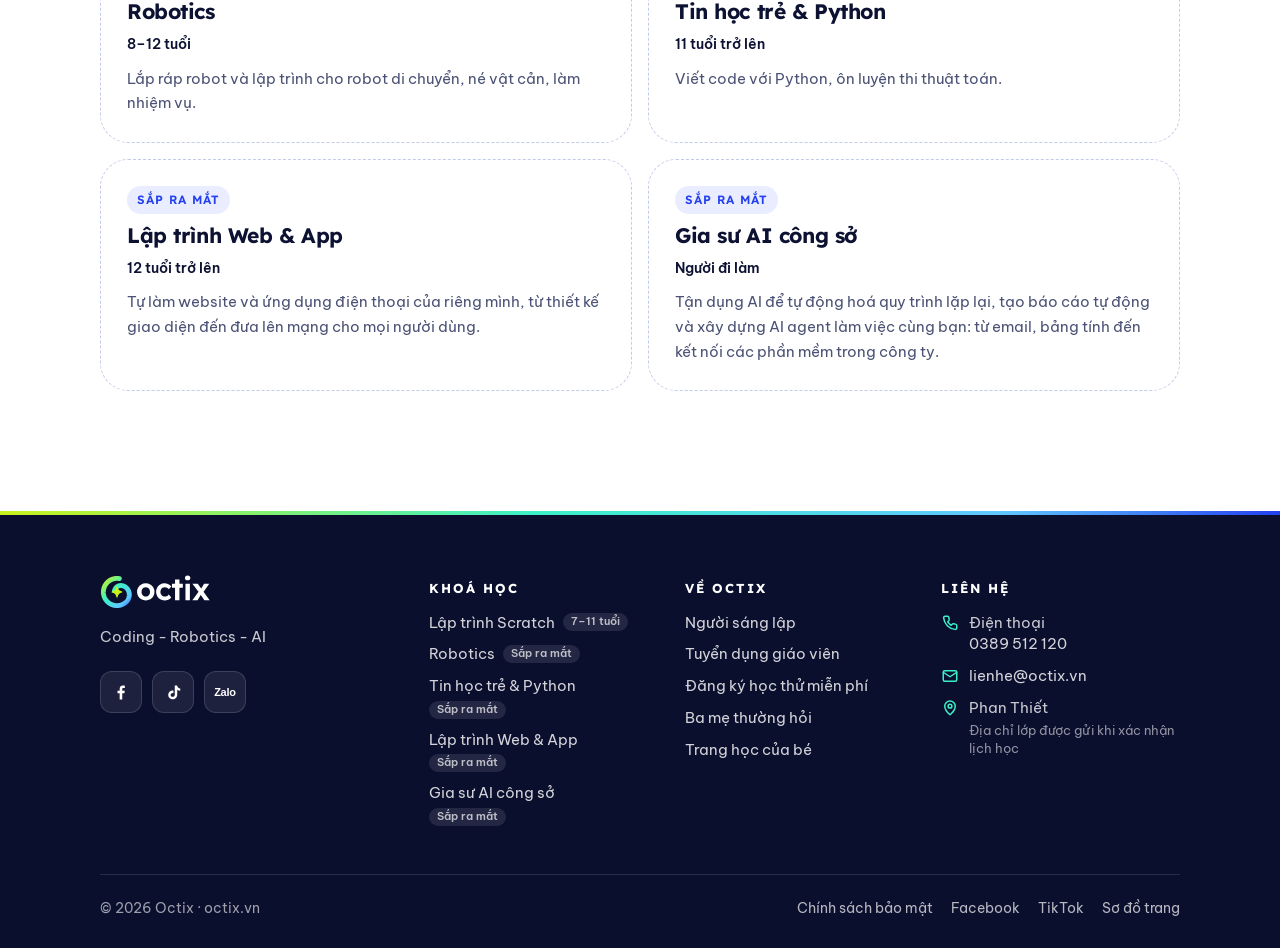
==== commit f695786a: "Sự kiện 14/11 gọi là Buổi học thử miễn phí, không ràng buộc; giới thiệu Octix là hub lập trình, robo" ====
--- a/index.html
+++ b/index.html
@@ -3,7 +3,7 @@
 <head>
 <meta charset="utf-8">
 <meta name="viewport" content="width=device-width,initial-scale=1,viewport-fit=cover">
-<meta name="description" content="Octix (octix.vn) – lớp lập trình Scratch cho bé 7–11 tuổi tại Phan Thiết. Học thử miễn phí 90 phút, lớp nhỏ 6–10 bé, mỗi buổi bé làm một game. Có thêm khoá AI công sở cho người đi làm.">
+<meta name="description" content="Octix (octix.vn) – hub lập trình, robotics và AI tại Phan Thiết. Lớp Scratch cho bé 7–11 tuổi. Học thử miễn phí 90 phút, lớp nhỏ 6–10 bé, mỗi buổi bé làm một game. Có thêm khoá AI công sở cho người đi làm.">
 <title>Octix Phan Thiết – Học lập trình Scratch cho bé 7–11 tuổi</title>
 <link rel="canonical" href="https://octix.vn/">
 <meta name="google-site-verification" content="rpXSNNeLSzbsLYdtNUiYcs31ihdwIJwoJ_nXtOvn4lw">
@@ -24,7 +24,7 @@
 <meta property="og:image" content="https://octix.vn/og-image.jpg">
 <meta property="og:image:width" content="1200">
 <meta property="og:image:height" content="630">
-<meta property="og:image:alt" content="Octix: lớp lập trình Scratch cho bé 7–11 tuổi tại Phan Thiết">
+<meta property="og:image:alt" content="Octix: hub lập trình, robotics và AI tại Phan Thiết, lớp Scratch cho bé 7–11 tuổi">
 <meta name="twitter:card" content="summary_large_image">
 <script type="application/ld+json">
 {
@@ -735,7 +735,7 @@
 
 
 <header class="nav" id="nav">
-  <a class="evbar" id="evbar" href="#dang-ky" hidden><b data-ev="name">Lớp học lập trình miễn phí</b> <span data-ev="when">sáng thứ Bảy 14/11</span><span class="evbar-cta" id="evbar-cta">Đăng ký</span></a>
+  <a class="evbar" id="evbar" href="#dang-ky" hidden><b data-ev="name">Buổi học thử miễn phí</b> <span data-ev="when">sáng thứ Bảy 14/11</span><span class="evbar-cta" id="evbar-cta">Đăng ký</span></a>
   <!-- octix:header -->
 <div class="wrap nav-in">
     <a class="logo" href="/" aria-label="Octix, về trang chủ"><svg role="img" aria-label="Octix" xmlns="http://www.w3.org/2000/svg" viewBox="30 40 460 140"><defs><linearGradient id="rb" gradientUnits="userSpaceOnUse" x1="44" y1="50" x2="164" y2="170"><stop offset="0" stop-color="#C8F31D"/><stop offset=".42" stop-color="#3CF0C8"/><stop offset=".78" stop-color="#5FC8FF"/><stop offset="1" stop-color="#2440F0"/></linearGradient></defs><path d="M109.72 54.85 L108.00 54.57 L106.26 54.35 L104.52 54.18 L102.77 54.07 L101.02 54.01 L99.27 54.00 L97.52 54.06 L95.77 54.16 L94.02 54.32 L92.29 54.53 L90.56 54.80 L88.84 55.12 L87.13 55.50 L85.43 55.93 L83.74 56.41 L82.08 56.95 L80.43 57.53 L78.80 58.17 L77.19 58.86 L75.60 59.60 L74.03 60.38 L72.50 61.22 L70.98 62.10 L69.50 63.03 L68.05 64.01 L66.62 65.03 L65.23 66.10 L63.88 67.21 L62.56 68.36 L61.28 69.55 L60.03 70.78 L58.82 72.05 L57.66 73.35 L56.53 74.69 L55.45 76.07 L54.41 77.48 L53.42 78.92 L52.47 80.39 L51.56 81.89 L50.71 83.42 L49.90 84.98 L49.14 86.56 L48.44 88.16 L47.78 89.78 L47.17 91.42 L46.62 93.08 L46.11 94.76 L45.66 96.45 L45.27 98.16 L44.92 99.87 L44.63 101.60 L44.40 103.34 L44.22 105.08 L44.09 106.83 L44.02 108.57 L44.00 110.33 L44.04 112.08 L44.13 113.83 L44.28 115.57 L44.48 117.31 L44.73 119.04 L45.04 120.77 L45.41 122.48 L45.82 124.18 L46.29 125.87 L46.82 127.54 L47.39 129.19 L48.02 130.83 L48.69 132.44 L49.42 134.04 L50.20 135.60 L51.02 137.15 L51.89 138.67 L52.81 140.16 L53.78 141.62 L54.79 143.05 L55.85 144.44 L56.94 145.81 L58.09 147.14 L59.27 148.43 L60.49 149.68 L61.75 150.90 L63.05 152.08 L64.38 153.21 L65.75 154.30 L67.15 155.35 L68.58 156.36 L70.05 157.32 L71.54 158.23 L73.06 159.10 L74.61 159.91 L76.19 160.68 L77.78 161.40 L79.40 162.07 L81.04 162.69 L82.70 163.26 L84.37 163.77 L86.06 164.24 L87.76 164.65 L89.47 165.00 L91.20 165.30 L92.93 165.55 L94.67 165.75 L96.42 165.89 L98.17 165.97 L99.92 166.00 L101.67 165.98 L103.42 165.90 L105.16 165.76 L106.91 165.57 L108.64 165.33 L110.37 165.03 L112.08 164.68 L113.78 164.28 L115.47 163.82 L117.15 163.31 L118.81 162.75 L120.45 162.13 L122.07 161.47 L123.67 160.75 L125.24 159.99 L126.79 159.17 L128.32 158.31 L129.81 157.40 L131.28 156.45 L132.72 155.45 L134.12 154.40 L135.49 153.31 L136.83 152.18 L138.11 150.99 L139.35 149.75 L140.52 148.45 L141.64 147.11 L142.70 145.73 L143.70 144.30 L144.64 142.83 L145.51 141.33 L146.32 139.79 L147.06 138.23 L147.74 136.64 L148.34 135.03 L148.88 133.40 L149.35 131.76 L149.75 130.10 L150.08 128.43 L150.34 126.76 L150.53 125.09 L150.65 123.41 L150.71 121.75 L150.69 120.08 L150.61 118.43 L150.47 116.79 L150.25 115.17 L149.98 113.57 L149.64 111.99 L149.25 110.43 L148.79 108.90 L148.28 107.40 L147.71 105.93 L147.08 104.50 L146.41 103.10 L145.69 101.74 L144.91 100.42 L144.10 99.14 L143.24 97.91 L142.34 96.72 L141.40 95.58 L140.43 94.48 L139.42 93.44 L138.38 92.44 L137.32 91.50 L136.22 90.60 L135.11 89.76 L133.98 88.97 L132.82 88.24 L131.66 87.56 L130.48 86.93 L129.29 86.35 L128.09 85.83 L126.89 85.36 L125.68 84.94 L124.48 84.58 L123.28 84.26 L122.08 84.00 L120.89 83.78 L119.70 83.62 L118.53 83.50 L117.37 83.42 L116.22 83.40 L115.09 83.41 L113.98 83.47 L112.89 83.57 L111.82 83.70 L110.78 83.88 L109.75 84.09 L108.75 84.33 L107.78 84.61 L106.84 84.92 L105.92 85.25 L105.04 85.61 L104.18 86.00 L103.35 86.41 L102.55 86.84 L101.79 87.29 L101.05 87.76 L100.35 88.24 L99.68 88.74 L99.03 89.25 L98.42 89.77 L97.84 90.29 L97.29 90.82 L96.77 91.36 L96.28 91.90 L95.81 92.44 L95.37 92.99 L94.96 93.53 L94.58 94.06 L94.22 94.60 L93.88 95.13 L93.56 95.65 L93.26 96.16 L92.99 96.67 L92.73 97.17 L92.48 97.66 L92.26 98.13 L92.04 98.60 L91.84 99.06 L91.65 99.50 L91.47 99.93 L91.29 100.35 L91.12 100.76 L90.95 101.16 L90.79 101.55 L90.63 101.93 L90.47 102.29 L90.31 102.65 L90.14 103.00 L89.97 103.34 L89.79 103.67 L89.61 104.00" fill="none" stroke="url(#rb)" stroke-width="20" stroke-linecap="round" stroke-linejoin="round"/><path d="M100 90 Q102.80 107.20 120 110 Q102.80 112.80 100 130 Q97.20 112.80 80 110 Q97.20 107.20 100 90Z" fill="#C8F31D" stroke="#C8F31D" stroke-width="5.2" stroke-linejoin="round"/><path d="M218.576 144.88Q208.208 144.88 200.07999999999998 140.336Q191.952 135.792 187.28 127.856Q182.608 119.91999999999999 182.608 109.67999999999999Q182.608 99.44 187.28 91.50399999999999Q191.952 83.56799999999998 200.07999999999998 79.02399999999999Q208.208 74.47999999999999 218.576 74.47999999999999Q228.816 74.47999999999999 236.94400000000002 79.02399999999999Q245.072 83.56799999999998 249.68 91.50399999999999Q254.288 99.44 254.288 109.67999999999999Q254.288 119.91999999999999 249.68 127.856Q245.072 135.792 236.94400000000002 140.336Q228.816 144.88 218.576 144.88ZM218.576 129.00799999999998Q223.56799999999998 129.00799999999998 227.536 126.51199999999999Q231.504 124.01599999999999 233.744 119.6Q235.984 115.184 235.856 109.67999999999999Q235.984 104.048 233.744 99.632Q231.504 95.216 227.536 92.72Q223.56799999999998 90.22399999999999 218.576 90.22399999999999Q213.45600000000002 90.22399999999999 209.488 92.78399999999999Q205.52 95.344 203.216 99.696Q200.912 104.048 201.04 109.67999999999999Q200.912 115.184 203.216 119.6Q205.52 124.01599999999999 209.488 126.51199999999999Q213.45600000000002 129.00799999999998 218.576 129.00799999999998Z M295.052 144.88Q285.324 144.88 277.644 140.272Q269.964 135.664 265.548 127.728Q261.132 119.792 261.132 109.67999999999999Q261.132 99.56799999999998 265.548 91.63199999999999Q269.964 83.696 277.644 79.088Q285.324 74.47999999999999 295.052 74.47999999999999Q304.14 74.47999999999999 311.692 77.80799999999999Q319.244 81.136 323.468 87.024L313.484 99.05599999999998Q311.692 96.624 309.004 94.63999999999999Q306.31600000000003 92.65599999999999 303.18 91.50399999999999Q300.044 90.35199999999999 296.716 90.35199999999999Q291.468 90.35199999999999 287.43600000000004 92.84799999999998Q283.404 95.344 281.1 99.696Q278.796 104.048 278.796 109.67999999999999Q278.796 115.056 281.164 119.40799999999999Q283.532 123.75999999999999 287.628 126.32Q291.724 128.88 296.844 128.88Q300.172 128.88 303.116 127.984Q306.06 127.088 308.68399999999997 125.16799999999999Q311.308 123.24799999999999 313.484 120.56L323.34000000000003 132.59199999999998Q319.116 138.096 311.37199999999996 141.488Q303.628 144.88 295.052 144.88Z M339.01599999999996 143.6V58.73599999999999H357.192V143.6ZM326.344 92.14399999999999V75.88799999999999H371.144V92.14399999999999Z M381.956 143.6V75.88799999999999H400.132V143.6ZM390.916 62.06399999999999Q385.668 62.06399999999999 382.724 59.43999999999999Q379.78 56.81599999999999 379.78 52.08Q379.78 47.727999999999994 382.788 44.97599999999999Q385.796 42.22399999999999 390.916 42.22399999999999Q396.164 42.22399999999999 399.108 44.84799999999999Q402.052 47.471999999999994 402.052 52.08Q402.052 56.43199999999999 399.044 59.24799999999999Q396.036 62.06399999999999 390.916 62.06399999999999Z M459.84000000000003 143.6 443.072 119.66399999999999 437.952 112.496 410.56 75.88799999999999H432.576L448.96 99.05599999999998L454.592 106.608L481.6 143.6ZM410.304 143.6 437.312 106.608 447.296 118.512 431.68 143.6ZM453.824 113.136 444.096 101.232 458.56 75.88799999999999H479.93600000000004Z" fill="#FFFFFF"/></svg></a>
@@ -783,7 +783,7 @@
       <div class="hero-copy">
         <span class="pill tip" tabindex="0" data-tip="Vì Octix không chắc lớp đầu tiên mở chưa :D" aria-label="Lớp Scratch thứ hai tại Phan Thiết. Vì Octix không chắc lớp đầu tiên mở chưa"><b>MỚI</b> Lớp Scratch thứ hai tại Phan Thiết<i class="qi" aria-hidden="true">?</i></span>
         <h1>Con không chỉ chơi game.<span class="l2">Con tự làm ra</span><span class="l2"><span class="typed" id="typed">game</span></span></h1>
-        <p class="lead">Octix Phan Thiết: lớp lập trình Scratch cho bé 7–11 tuổi. Kéo thả từng khối lệnh, mỗi buổi bé tự làm xong một game chơi được. Ngay buổi học thử miễn phí, bé tự làm xong một game và mang về chơi cùng ba mẹ.</p>
+        <p class="lead">Octix là hub lập trình, robotics và AI tại Phan Thiết. Lớp Scratch cho bé 7–11 tuổi: kéo thả từng khối lệnh, mỗi buổi bé tự làm xong một game chơi được. Ngay buổi học thử miễn phí, bé tự làm xong một game và mang về chơi cùng ba mẹ.</p>
         <div class="hero-ev" id="hero-ev" hidden>
           <span class="ev-tag">Miễn phí · chỉ <span data-ev="cap">10</span> bé</span>
           <b>Sáng thứ Bảy 14/11: bé 7–11 tuổi tự làm game đầu tiên</b>
@@ -1074,14 +1074,14 @@
           <p class="lead" id="reg-lead">Buổi học thử 90 phút, bé tự làm xong một game và mang về chơi cùng ba mẹ. Điền thông tin dưới đây, Octix gọi lại qua Zalo để chọn buổi phù hợp với lịch của bé.</p>
           <div class="ev" id="ev" hidden>
             <span class="ev-tag">Miễn phí · tối đa <span data-ev="cap">10</span> bé</span>
-            <h3><span data-ev="name">Lớp học lập trình miễn phí</span> <span data-ev="when">sáng thứ Bảy 14/11</span></h3>
+            <h3><span data-ev="name">Buổi học thử miễn phí</span> <span data-ev="when">sáng thứ Bảy 14/11</span></h3>
             <p><span data-ev="time">8:15–10:00</span> · <span class="tip ev-place" tabindex="0" data-tip="Địa chỉ cụ thể Octix sẽ tiết lộ sau." aria-label="Một coffee shop ở Phan Thiết. Địa chỉ cụ thể Octix sẽ tiết lộ sau."><span data-ev="place">Một coffee shop ở Phan Thiết</span> <i class="qi" aria-hidden="true">?</i></span> · dành cho bé 7–11 tuổi</p>
           </div>
           <a class="teacher" href="nguoi-sang-lap/"><img src="nguoi-sang-lap/vu-toan.jpg" alt="Thầy Vũ Toàn" width="56" height="56" loading="lazy"><span><b>Thầy Vũ Toàn trực tiếp dạy lớp</b>Kỹ sư phần mềm 10 năm, cựu học sinh chuyên Tin Trần Hưng Đạo Bình Thuận. <u>Xem thêm</u></span></a>
         </div>
         <form id="form" novalidate>
           <div id="form-fields" style="display:flex;flex-direction:column;gap:16px">
-            <label class="ev-pick" for="f-ev" id="ev-pick" hidden><input type="checkbox" id="f-ev" name="ev" checked><span><b id="ev-pick-t">Đăng ký lớp miễn phí sáng thứ Bảy 14/11</b><small><span data-ev="time">8:15–10:00</span> · <span data-ev="place">Một coffee shop ở Phan Thiết</span></small></span></label>
+            <label class="ev-pick" for="f-ev" id="ev-pick" hidden><input type="checkbox" id="f-ev" name="ev" checked><span><b id="ev-pick-t">Đăng ký buổi học thử miễn phí sáng thứ Bảy 14/11</b><small><span data-ev="time">8:15–10:00</span> · <span data-ev="place">Một coffee shop ở Phan Thiết</span></small></span></label>
             <div class="row2">
               <label for="f-parent">Tên ba mẹ<input id="f-parent" name="parent" autocomplete="name" placeholder="Nguyễn Văn A" required></label>
               <label for="f-phone">Số điện thoại / Zalo<input id="f-phone" name="phone" type="tel" inputmode="tel" autocomplete="tel" placeholder="09xx xxx xxx" required></label>
@@ -1116,7 +1116,7 @@
             <label class="consent" for="f-consent"><input type="checkbox" id="f-consent" name="consent" value="1"><span>Tôi là ba mẹ / người giám hộ của bé và đồng ý để Octix dùng thông tin trên để liên hệ, xác nhận chỗ và xếp lớp, theo <a href="/chinh-sach-bao-mat/" target="_blank" rel="noopener">Chính sách bảo mật</a>.</span></label>
             <p class="err" id="err" hidden></p>
             <button class="btn btn-brand" type="submit">Gửi đăng ký</button>
-            <p class="assure" id="ev-assure" hidden>Miễn phí, không đặt cọc, không ràng buộc mua khoá. Octix chỉ nhắn Zalo xác nhận chỗ.</p>
+            <p class="assure" id="ev-assure" hidden>Miễn phí, không đặt cọc, không ràng buộc. Bé học thử, thấy hợp thì ba mẹ mới đăng ký lớp chính thức.</p>
             <div class="or-zalo" id="ev-zalo" hidden><a class="btn btn-zalo" href="https://zalo.me/0862326416" target="_blank" rel="noopener">Hoặc nhắn Zalo giữ chỗ</a></div>
             <p class="form-note">Thông tin chỉ dùng để Octix liên hệ tư vấn cho bé. Octix không bán hay chia sẻ cho bên khác.</p>
           </div>
@@ -1206,7 +1206,7 @@
 /* ===== Nguồn quảng cáo (UTM): đọc khi khách vào, giữ trong phiên, gửi kèm form =====
    Ví dụ QR decal xe: https://octix.vn/?utm_source=xe&utm_medium=qr ; fanpage: utm_source=facebook ; TikTok: utm_source=tiktok */
 /* ===== Lớp miễn phí (sự kiện): sửa ở đây. Hết giờ "until" thì tự ẩn khỏi trang ===== */
-const EVENT = { id:'lop-14-11', name:'Lớp học lập trình miễn phí', when:'sáng thứ Bảy 14/11', short:'lớp 14/11',
+const EVENT = { id:'lop-14-11', name:'Buổi học thử miễn phí', when:'sáng thứ Bảy 14/11', short:'học thử 14/11',
   time:'8:15–10:00', place:'Một coffee shop ở Phan Thiết', cap:10, until:'2026-11-14T10:00:00+07:00' };
 const SEATS_API = "https://fseereakzmfldauphfrd.supabase.co/rest/v1/rpc/event_seats_taken";
 
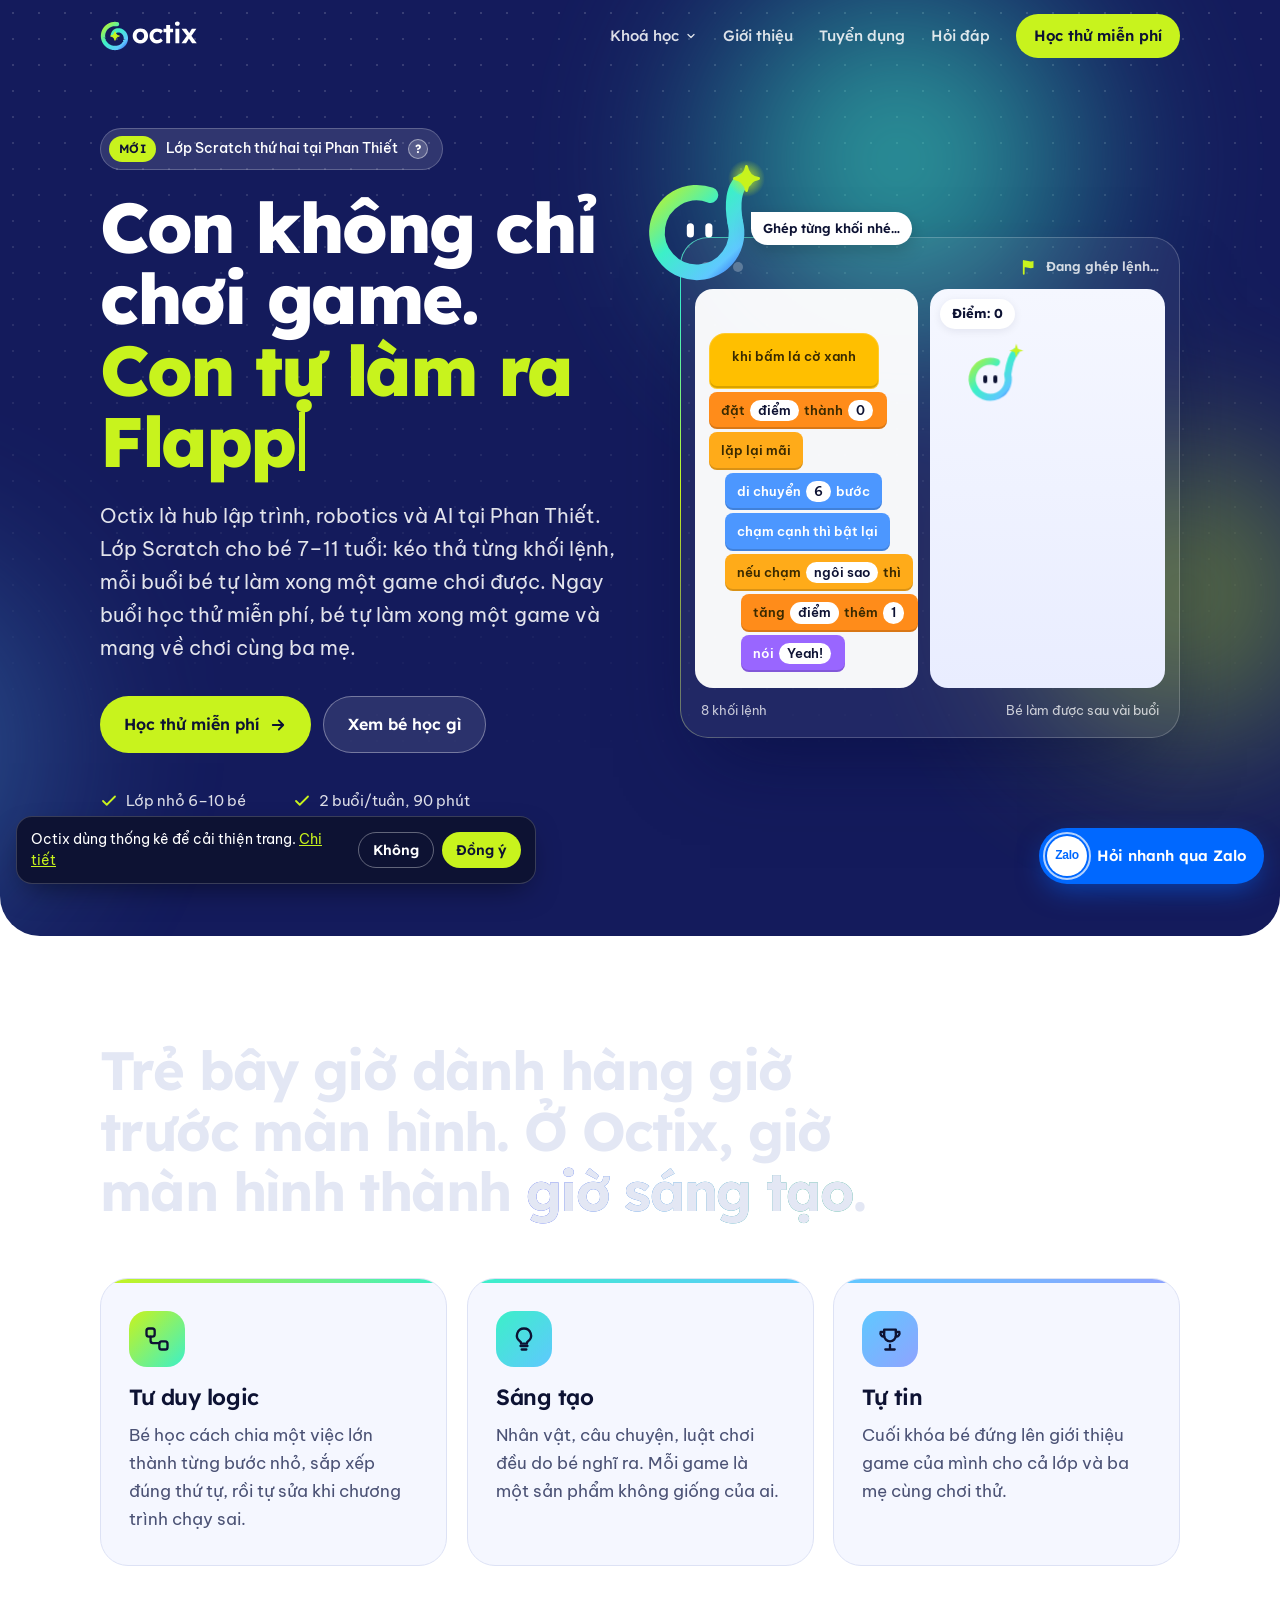
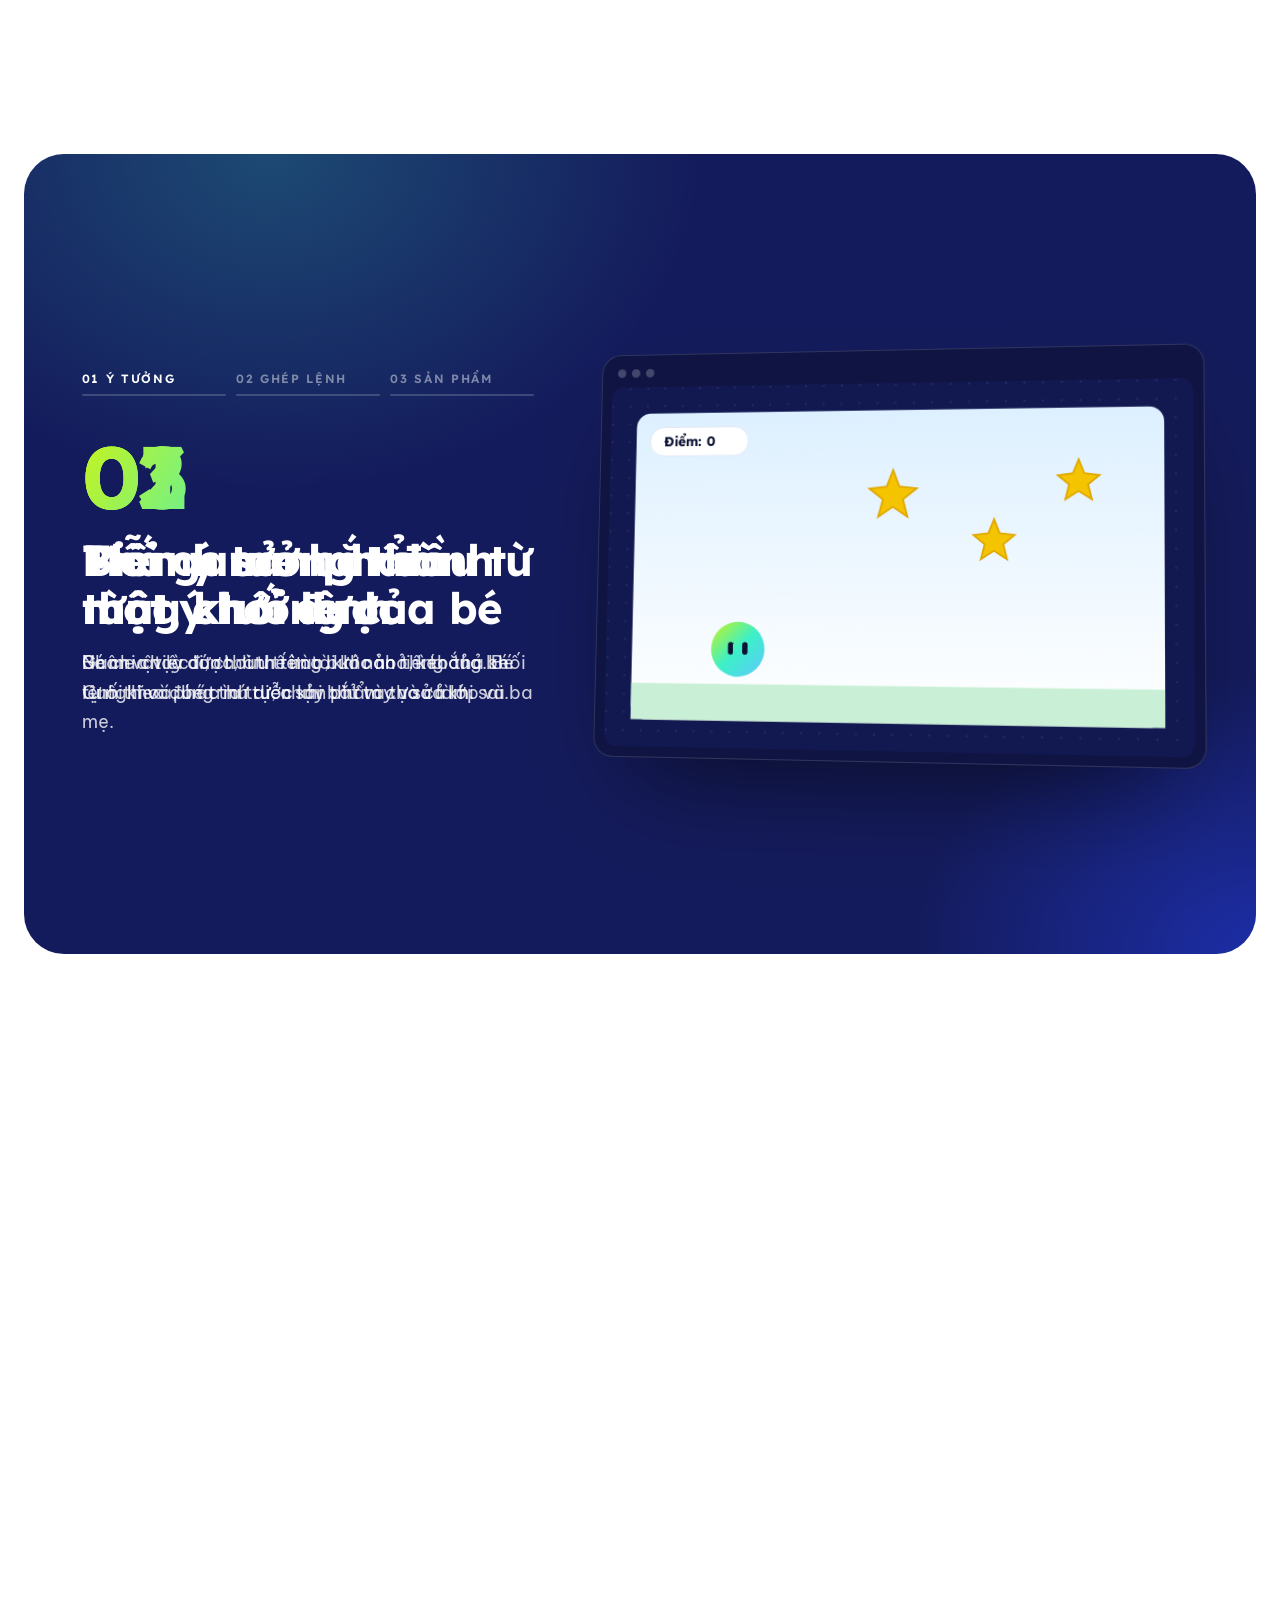
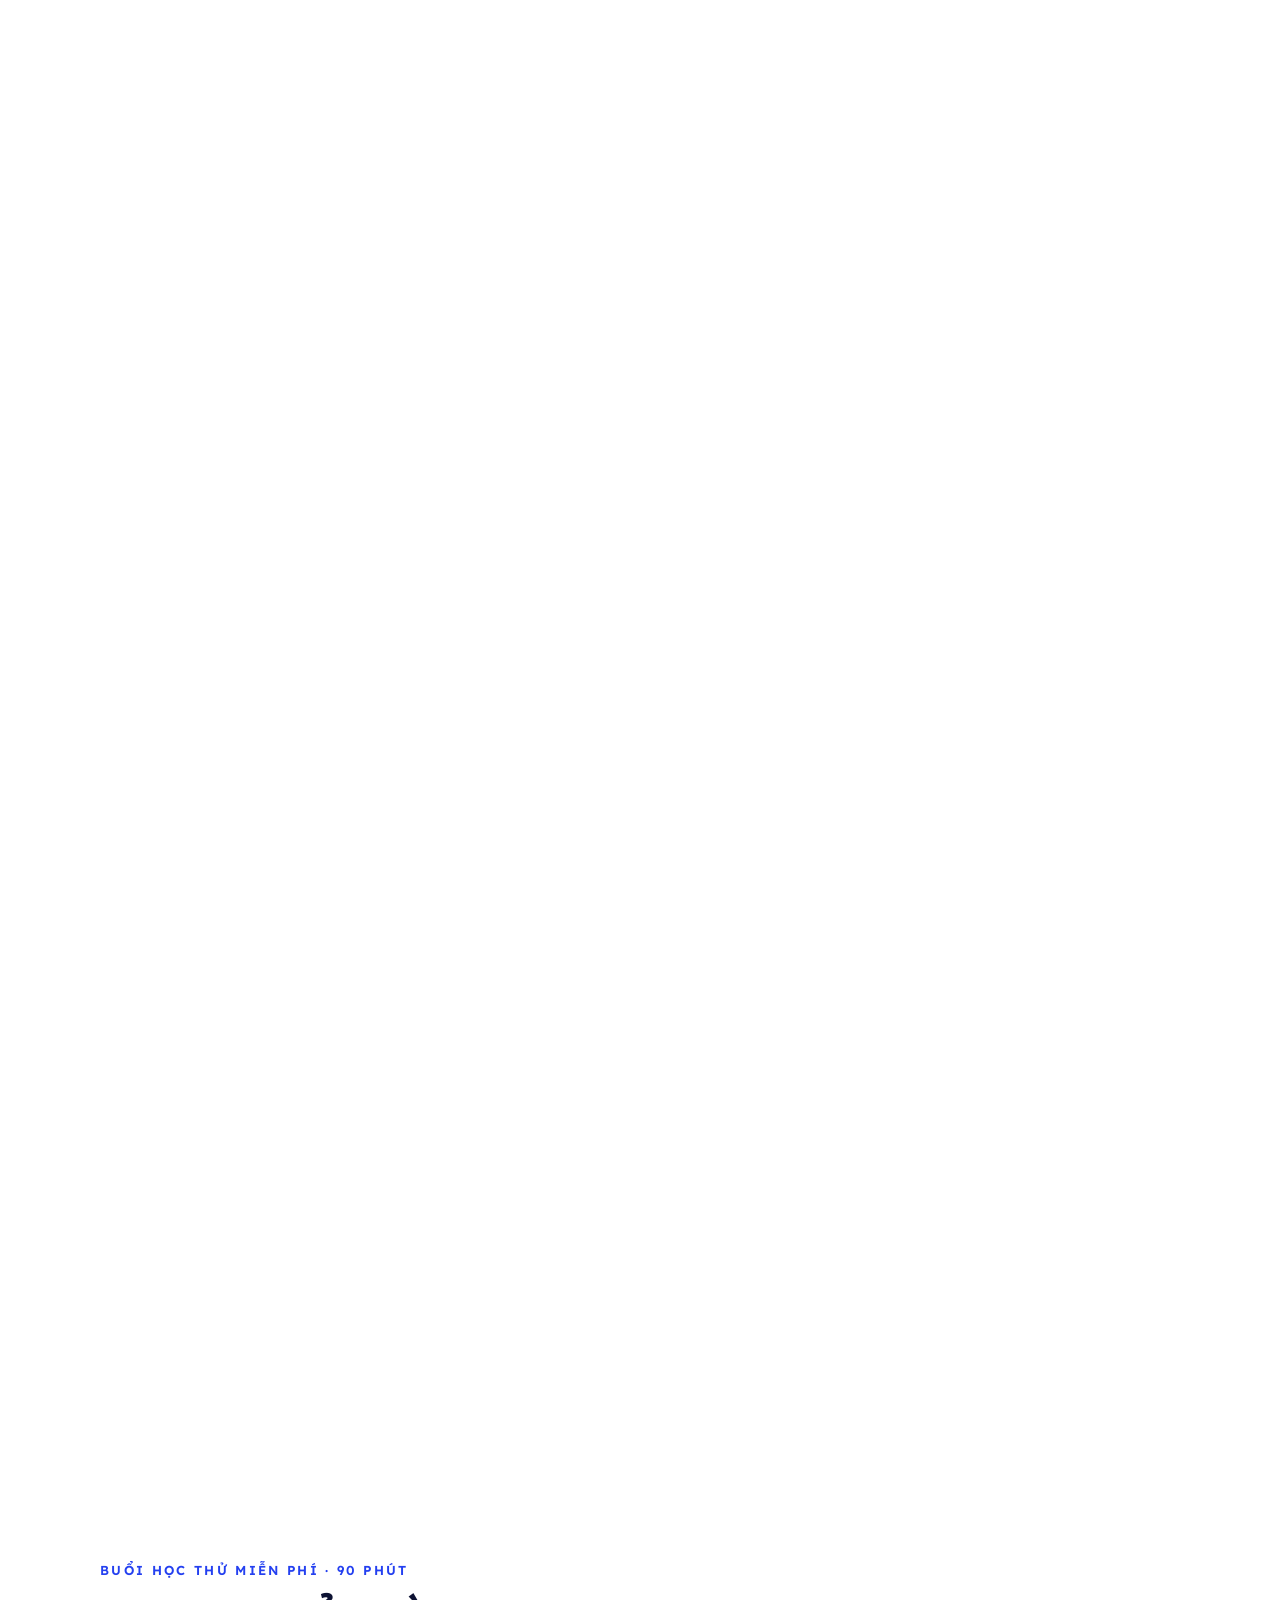
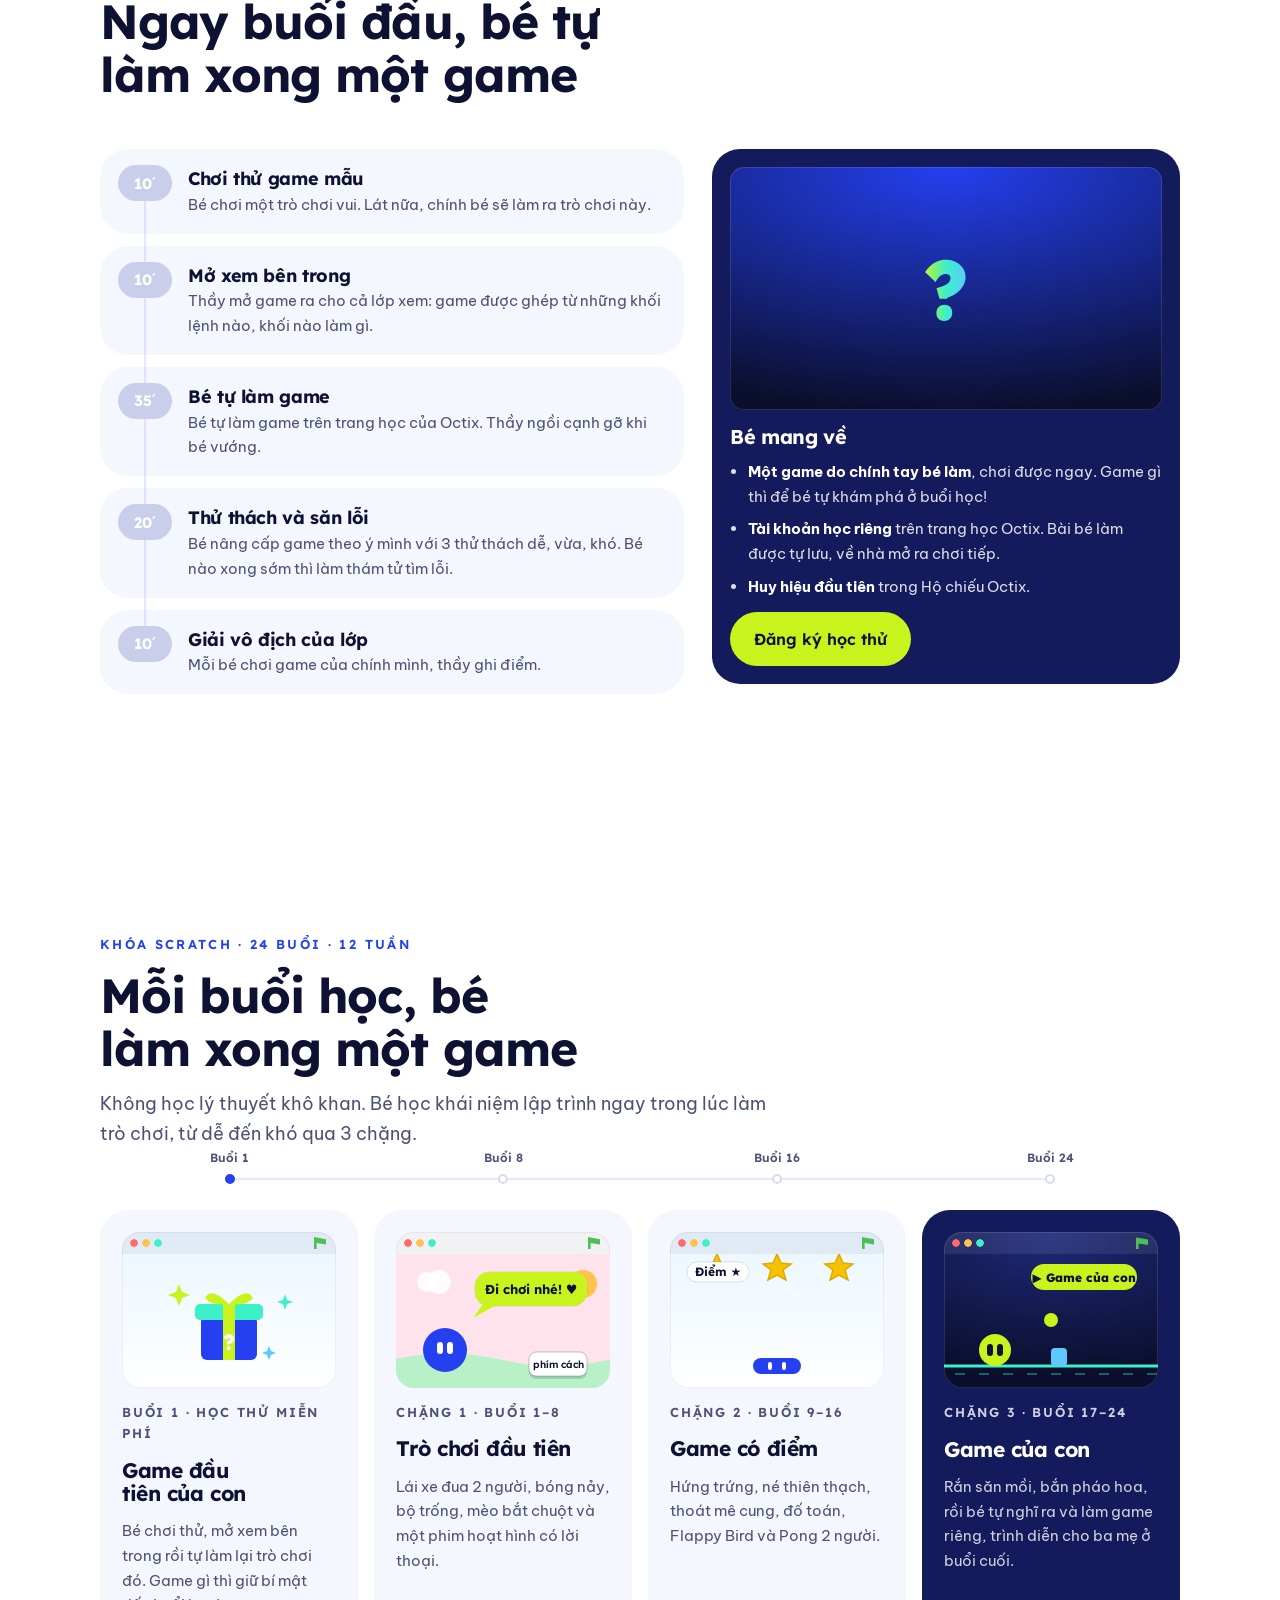
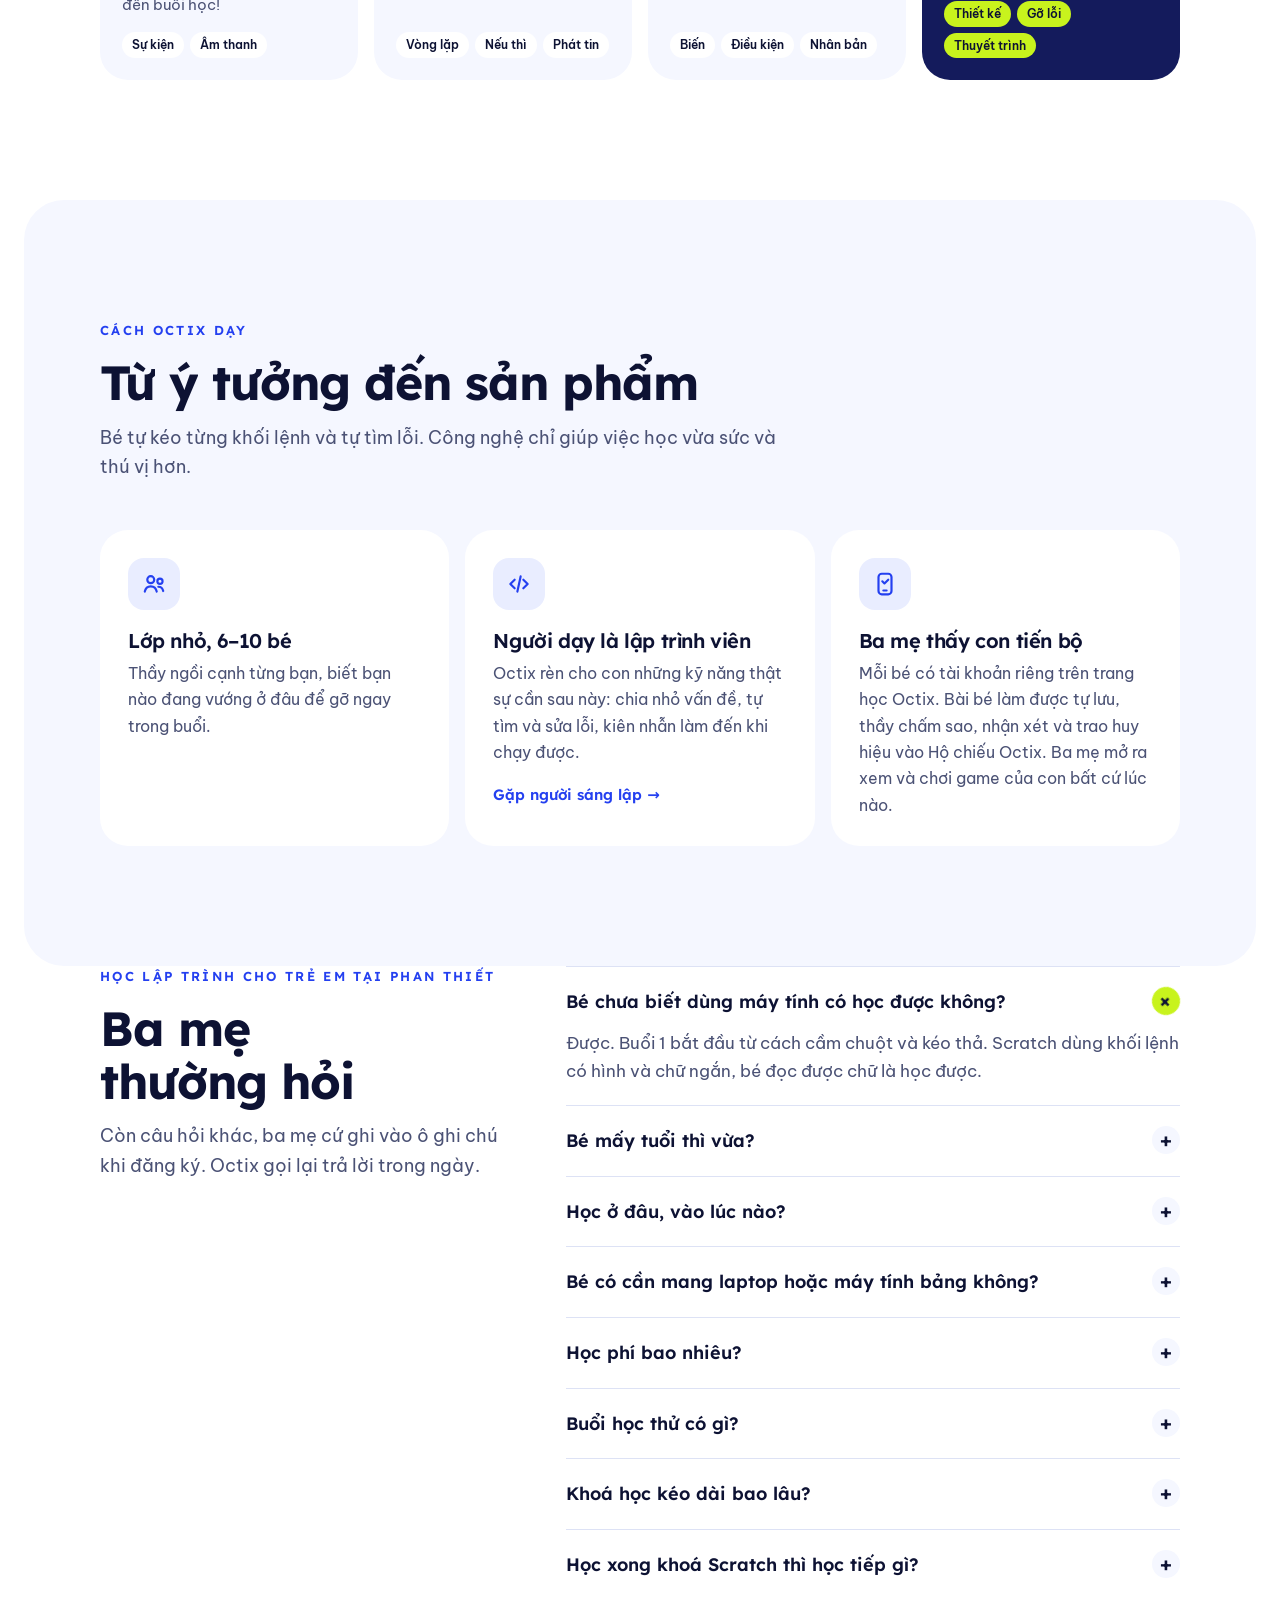
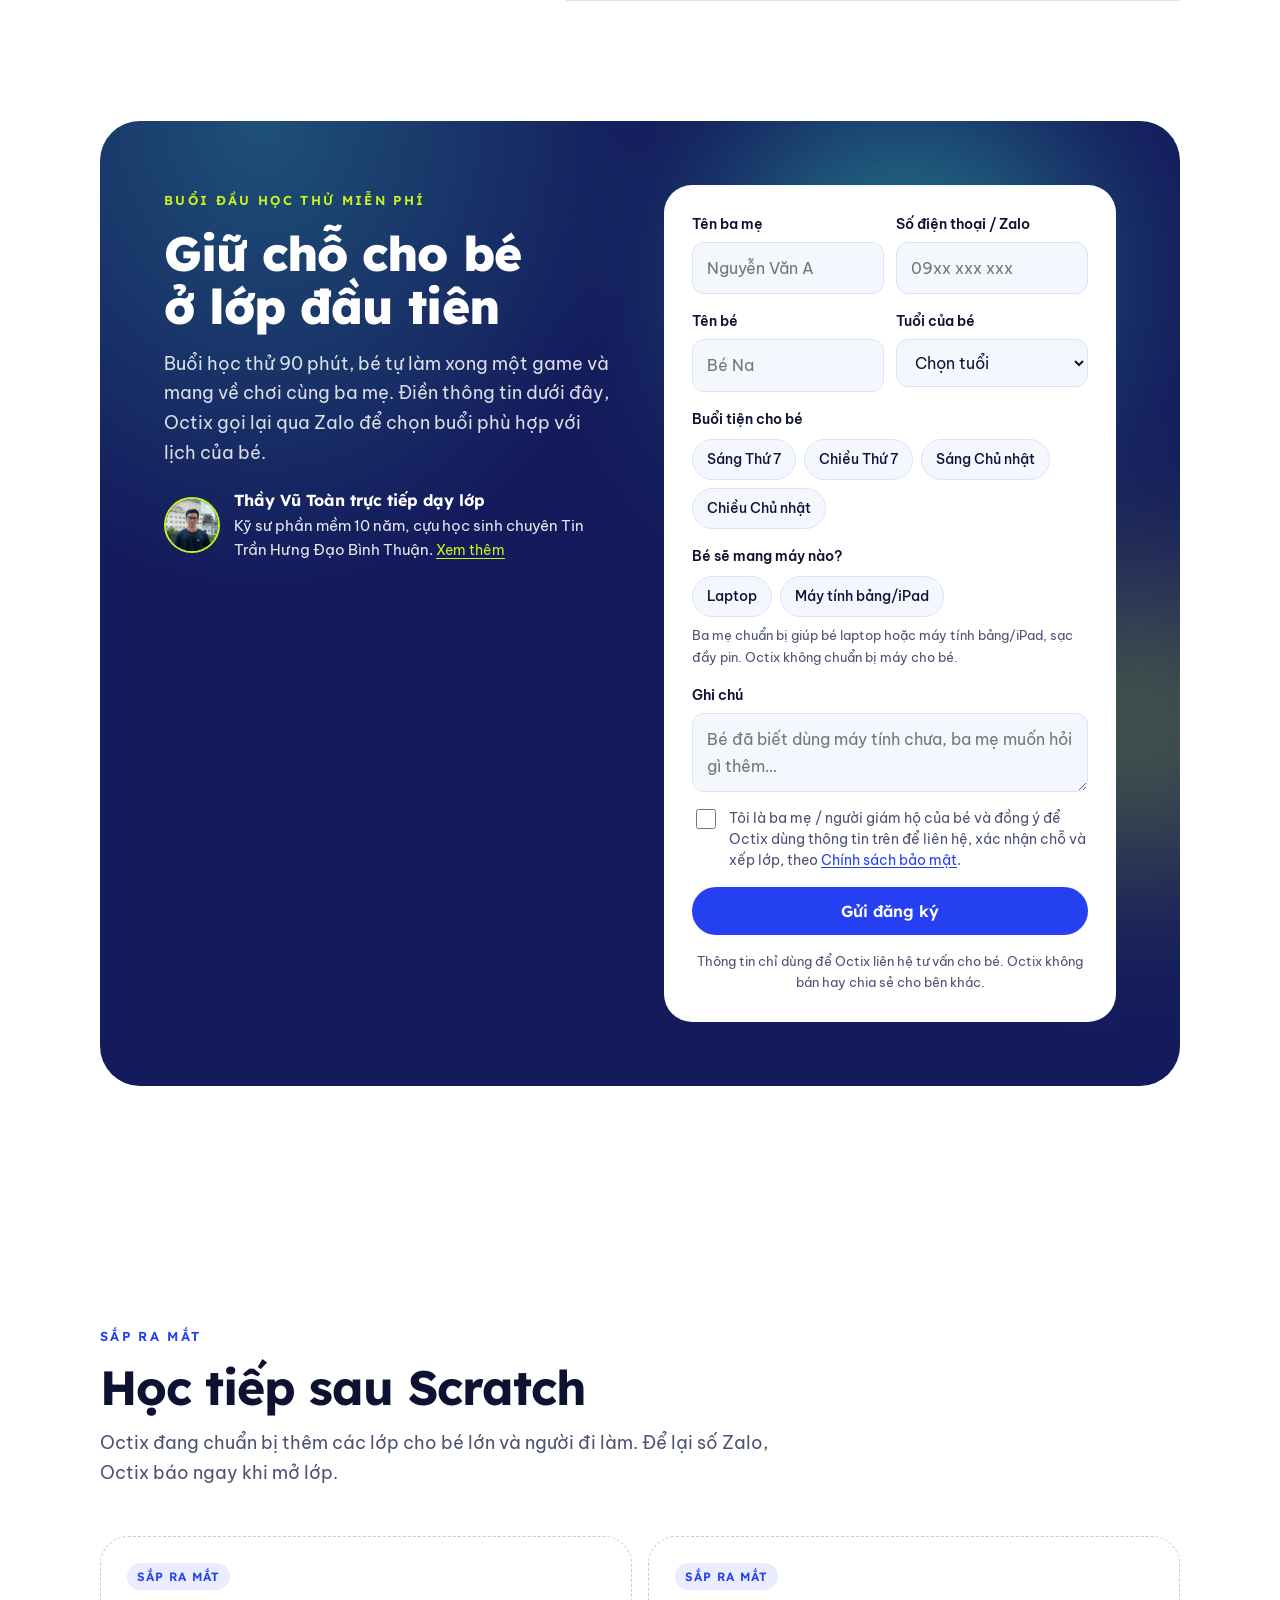
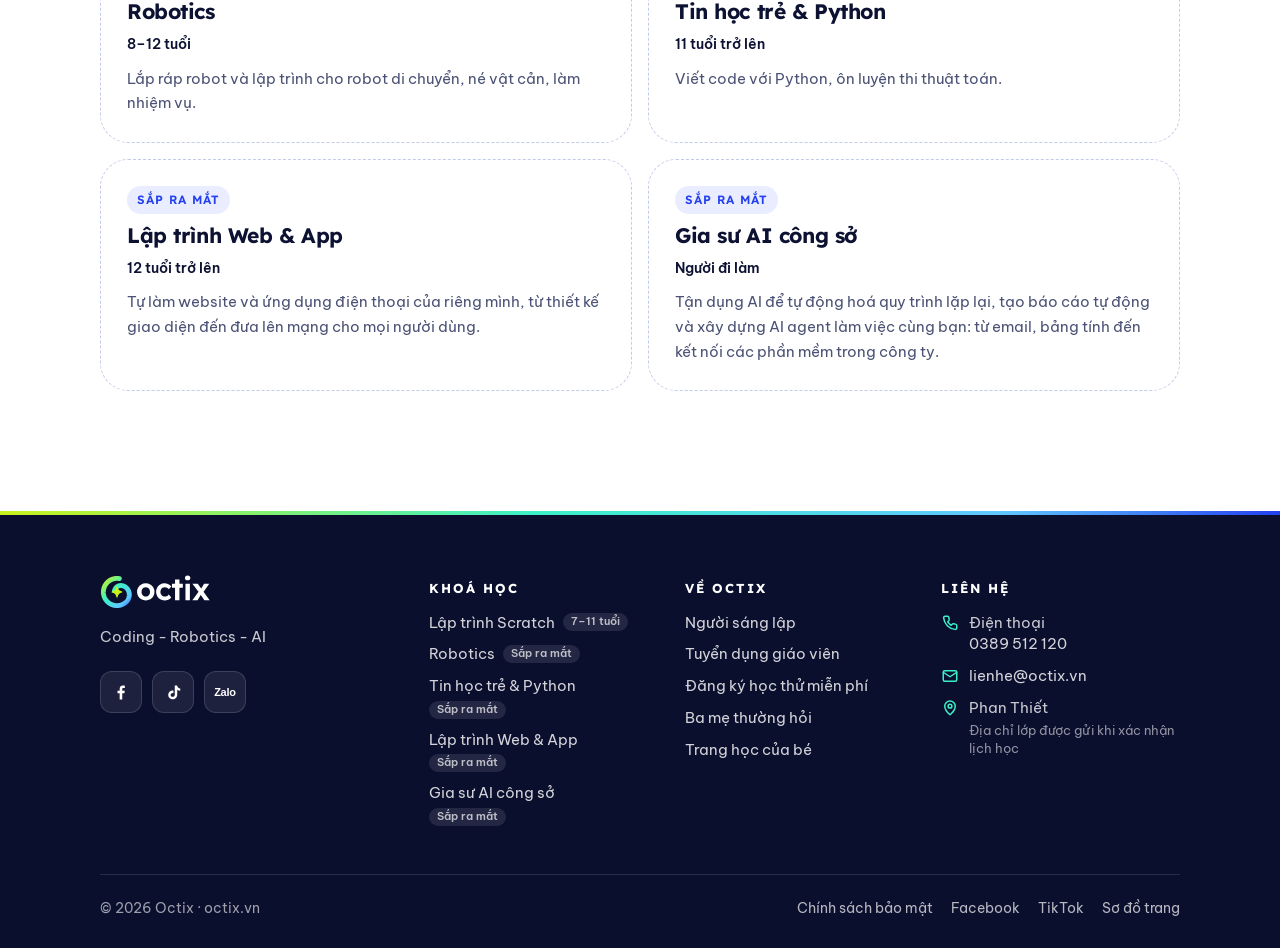
==== commit 38788be4: "Ba mẹ tự chuẩn bị laptop/máy tính bảng cho bé, Octix không chuẩn bị máy FAQ, form (Bé sẽ mang máy nà" ====
--- a/index.html
+++ b/index.html
@@ -141,7 +141,7 @@
      "name": "Bé có cần mang laptop hoặc máy tính bảng không?",
      "acceptedAnswer": {
       "@type": "Answer",
-      "text": "Không bắt buộc. Bé chưa có máy thì Octix cung cấp máy trong giờ học. Nếu nhà có laptop hoặc máy tính bảng, bé mang theo sẽ quen máy và tiện luyện tiếp ở nhà."
+      "text": "Có. Ba mẹ chuẩn bị giúp bé một laptop hoặc máy tính bảng/iPad, sạc đầy pin trước giờ học. Octix không chuẩn bị máy cho bé. Học trên máy của mình, bé quen máy và về nhà luyện tiếp được ngay."
      }
     },
     {
@@ -1054,7 +1054,7 @@
         <details open><summary>Bé chưa biết dùng máy tính có học được không?</summary><p>Được. Buổi 1 bắt đầu từ cách cầm chuột và kéo thả. Scratch dùng khối lệnh có hình và chữ ngắn, bé đọc được chữ là học được.</p></details>
         <details><summary>Bé mấy tuổi thì vừa?</summary><p>Lớp dành cho bé 7–11 tuổi. Bé lớn hơn mới bắt đầu học lập trình vẫn học được, Octix sẽ giao thử thách khó hơn.</p></details>
         <details><summary>Học ở đâu, vào lúc nào?</summary><p>Lớp học tại Phan Thiết, mỗi tuần 2 buổi, mỗi buổi 90 phút. Octix gửi địa chỉ và giờ học cụ thể khi xác nhận lịch với ba mẹ.</p></details>
-        <details><summary>Bé có cần mang laptop hoặc máy tính bảng không?</summary><p>Không bắt buộc. Bé chưa có máy thì Octix cung cấp máy trong giờ học. Nếu nhà có laptop hoặc máy tính bảng, bé mang theo sẽ quen máy và tiện luyện tiếp ở nhà.</p></details>
+        <details><summary>Bé có cần mang laptop hoặc máy tính bảng không?</summary><p>Có. Ba mẹ chuẩn bị giúp bé một laptop hoặc máy tính bảng/iPad, sạc đầy pin trước giờ học. Octix không chuẩn bị máy cho bé. Học trên máy của mình, bé quen máy và về nhà luyện tiếp được ngay.</p></details>
         <details><summary>Học phí bao nhiêu?</summary><p>Buổi học đầu tiên miễn phí để bé học thử. Nếu bé thích và muốn học tiếp, Octix sẽ thông báo học phí chi tiết cho ba mẹ.</p></details>
         <details><summary>Buổi học thử có gì?</summary><p>90 phút, bé chơi thử một trò chơi rồi tự làm ra chính trò chơi đó. Bé được tạo tài khoản học riêng để về nhà mở lại game. Cuối buổi ba mẹ được mời vào chơi thử game của con.</p></details>
         <details><summary>Khoá học kéo dài bao lâu?</summary><p>24 buổi trong khoảng 12 tuần. Mỗi buổi bé làm xong một game. Buổi cuối là Ngày trình diễn: bé giới thiệu game do chính mình nghĩ ra cho ba mẹ chơi thử.</p></details>
@@ -1105,12 +1105,12 @@
               </div>
             </fieldset>
             <fieldset id="f-laptop" style="border:0;padding:0;margin:0;display:flex;flex-direction:column;gap:8px">
-              <legend style="font-size:14px;font-weight:600;padding:0;margin-bottom:8px">Bé đã có laptop hoặc máy tính bảng chưa?</legend>
+              <legend style="font-size:14px;font-weight:600;padding:0;margin-bottom:8px">Bé sẽ mang máy nào?</legend>
               <div class="chips">
-                <label for="l1"><input type="radio" id="l1" name="laptop" value="Có, bé sẽ mang theo"><span>Có, bé sẽ mang theo</span></label>
-                <label for="l2"><input type="radio" id="l2" name="laptop" value="Chưa có"><span>Chưa có</span></label>
+                <label for="l1"><input type="radio" id="l1" name="laptop" value="Laptop"><span>Laptop</span></label>
+                <label for="l2"><input type="radio" id="l2" name="laptop" value="Máy tính bảng/iPad"><span>Máy tính bảng/iPad</span></label>
               </div>
-              <small style="font-size:13px;color:var(--muted)">Bé có thể mang laptop hoặc máy tính bảng/iPad. Chưa có thì chọn "Chưa có", Octix sẽ chuẩn bị máy cho bé.</small>
+              <small style="font-size:13px;color:var(--muted)">Ba mẹ chuẩn bị giúp bé laptop hoặc máy tính bảng/iPad, sạc đầy pin. Octix không chuẩn bị máy cho bé.</small>
             </fieldset>
             <label for="f-note" id="f-note-wrap">Ghi chú<textarea id="f-note" name="note" rows="2" placeholder="Bé đã biết dùng máy tính chưa, ba mẹ muốn hỏi gì thêm…"></textarea></label>
             <label class="consent" for="f-consent"><input type="checkbox" id="f-consent" name="consent" value="1"><span>Tôi là ba mẹ / người giám hộ của bé và đồng ý để Octix dùng thông tin trên để liên hệ, xác nhận chỗ và xếp lớp, theo <a href="/chinh-sach-bao-mat/" target="_blank" rel="noopener">Chính sách bảo mật</a>.</span></label>
@@ -1342,7 +1342,7 @@
     ['f-kid-wrap','f-note-wrap'].forEach(id => document.getElementById(id).hidden = on);
     document.getElementById('ev-assure').hidden = !on;
     document.getElementById('reg-lead').textContent = on
-      ? 'Chỉ cần tên, số Zalo và tuổi của bé. Octix nhắn Zalo xác nhận chỗ trong ngày. Ba mẹ có thể ngồi cà phê tại quán chờ con, cuối buổi chơi thử game của con.'
+      ? 'Chỉ cần tên, số Zalo và tuổi của bé. Octix nhắn Zalo xác nhận chỗ trong ngày. Bé mang theo laptop hoặc máy tính bảng/iPad. Ba mẹ có thể ngồi cà phê tại quán chờ con, cuối buổi chơi thử game của con.'
       : 'Buổi học thử 90 phút, bé tự làm xong một game và mang về chơi cùng ba mẹ. Điền thông tin dưới đây, Octix gọi lại qua Zalo để chọn buổi phù hợp với lịch của bé.';
     evRender();
   }
@@ -1377,7 +1377,7 @@
       const setLoading=on=>{ if(!btn) return; btn.disabled=on; btn.classList.toggle('loading',on); btn.setAttribute('aria-busy',on?'true':'false');
         btn.innerHTML=on?'<span class="spin" aria-hidden="true"></span>Đang gửi…':btnLabel(); };
       setLoading(true);
-      const payload={ 'Tên ba mẹ':data.parent, 'SĐT/Zalo':data.phone, 'Tên bé':data.kid||'—', 'Tuổi':data.age, 'Giờ học mong muốn':data.time||'—', 'Laptop':data.laptop||'—', 'Ghi chú':data.note||'—', 'Đồng ý xử lý dữ liệu':'Có, lúc '+new Date().toLocaleString('vi-VN',{timeZone:'Asia/Ho_Chi_Minh'})+' (chính sách 03/11/2026)',
+      const payload={ 'Tên ba mẹ':data.parent, 'SĐT/Zalo':data.phone, 'Tên bé':data.kid||'—', 'Tuổi':data.age, 'Giờ học mong muốn':data.time||'—', 'Máy của bé':data.laptop||'—', 'Ghi chú':data.note||'—', 'Đồng ý xử lý dữ liệu':'Có, lúc '+new Date().toLocaleString('vi-VN',{timeZone:'Asia/Ho_Chi_Minh'})+' (chính sách 03/11/2026)',
         _subject:(isEv?(isWait?'Danh sách chờ ':'Đăng ký ')+EVENT.short:'Đăng ký học thử')+': '+data.parent+' · '+data.phone, _template:'table', _captcha:'false' };
       if(isEv) payload['Lớp']=evText;
       if(UTM.utm_source) payload['Nguồn quảng cáo']=[UTM.utm_source,UTM.utm_medium,UTM.utm_campaign].filter(Boolean).join(' · ');
--- a/assets/site.css
+++ b/assets/site.css
@@ -6,7 +6,7 @@
 .nav-in{display:flex;align-items:center;justify-content:space-between;gap:16px;height:72px}
 .nav .logo svg{height:30px;width:auto;display:block}
 .nav-links{display:flex;align-items:center;gap:26px;margin-left:auto;font-family:var(--f-display);font-size:15px;font-weight:500;color:var(--on-brand)}
-.nav-links>a,.dd-btn{color:inherit;text-decoration:none;opacity:.85}
+.nav-links>a:not(.btn),.dd-btn{color:inherit;text-decoration:none;opacity:.85}
 .nav-links>a:hover,.dd-btn:hover,.dd.open .dd-btn{opacity:1}
 .nav-links>a[aria-current]{opacity:1;color:var(--lime)}
 .nav .btn{padding:10px 18px;font-size:15px;opacity:1}
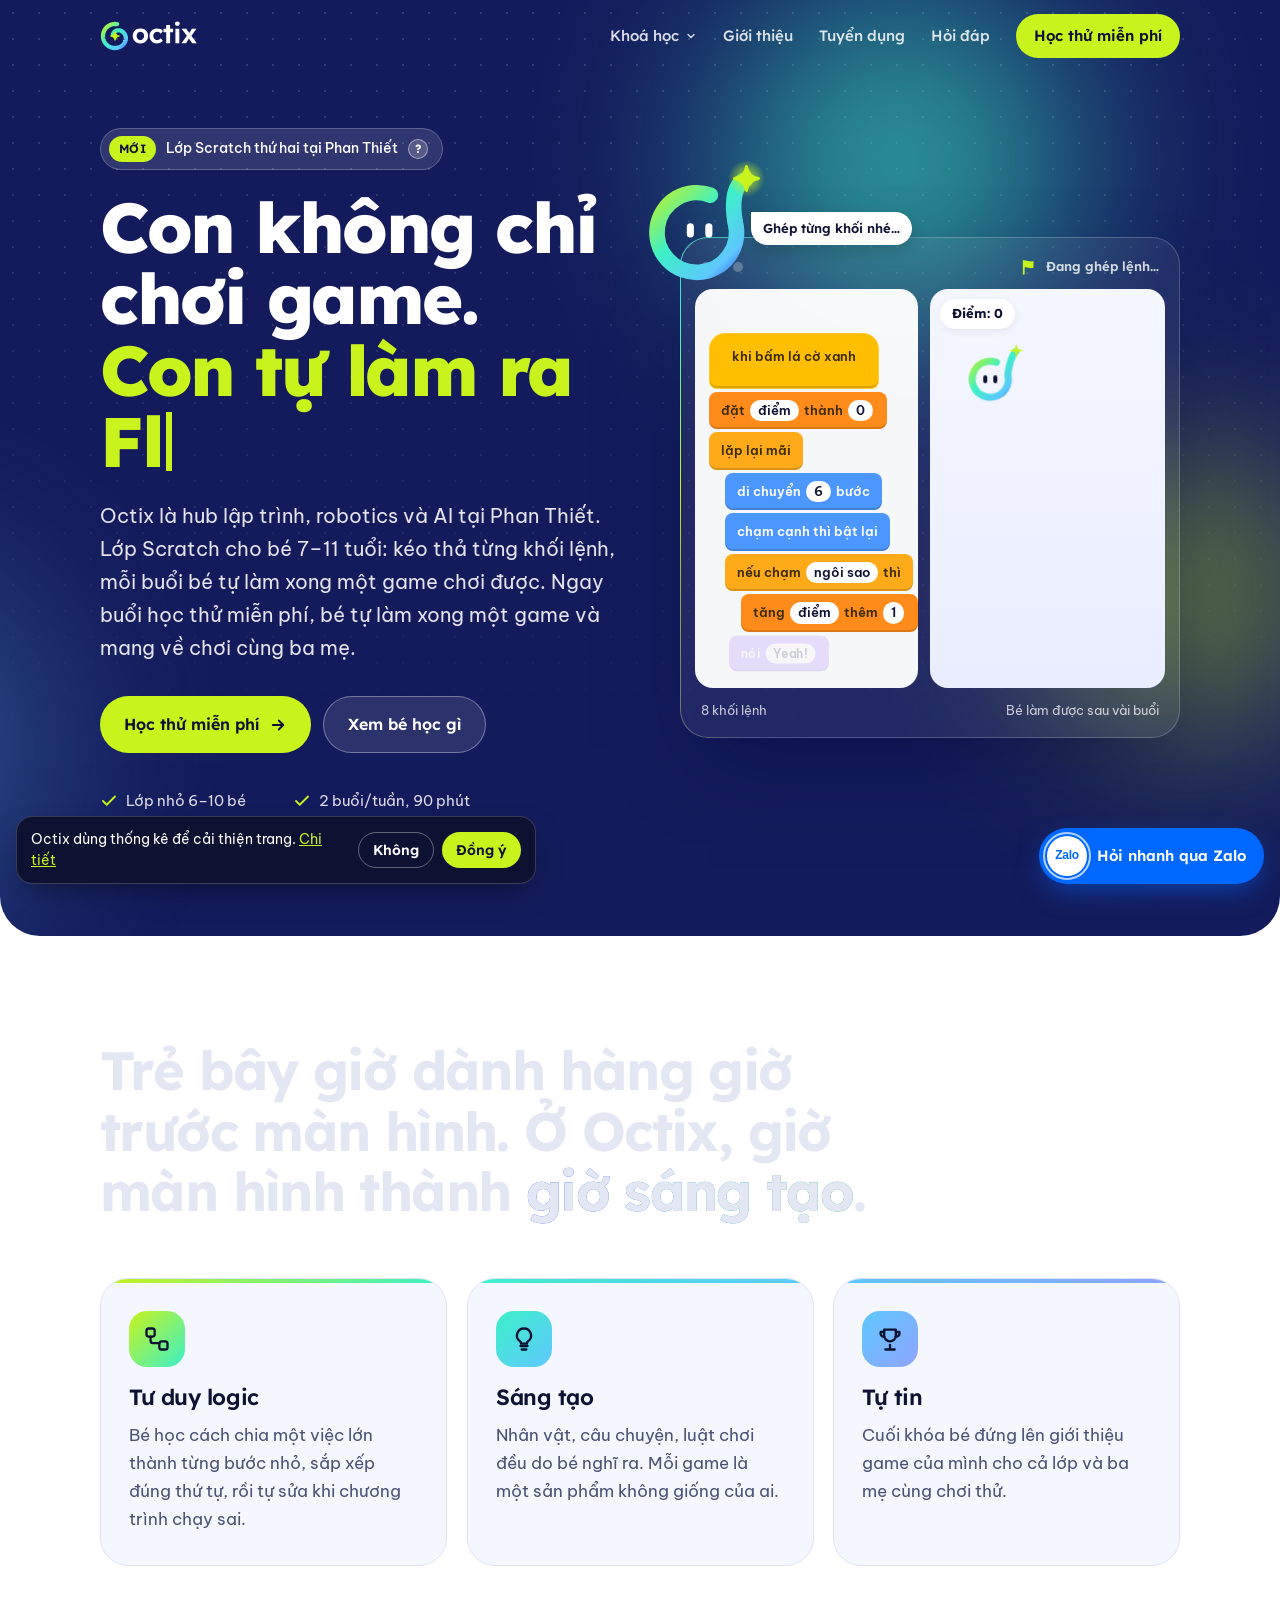
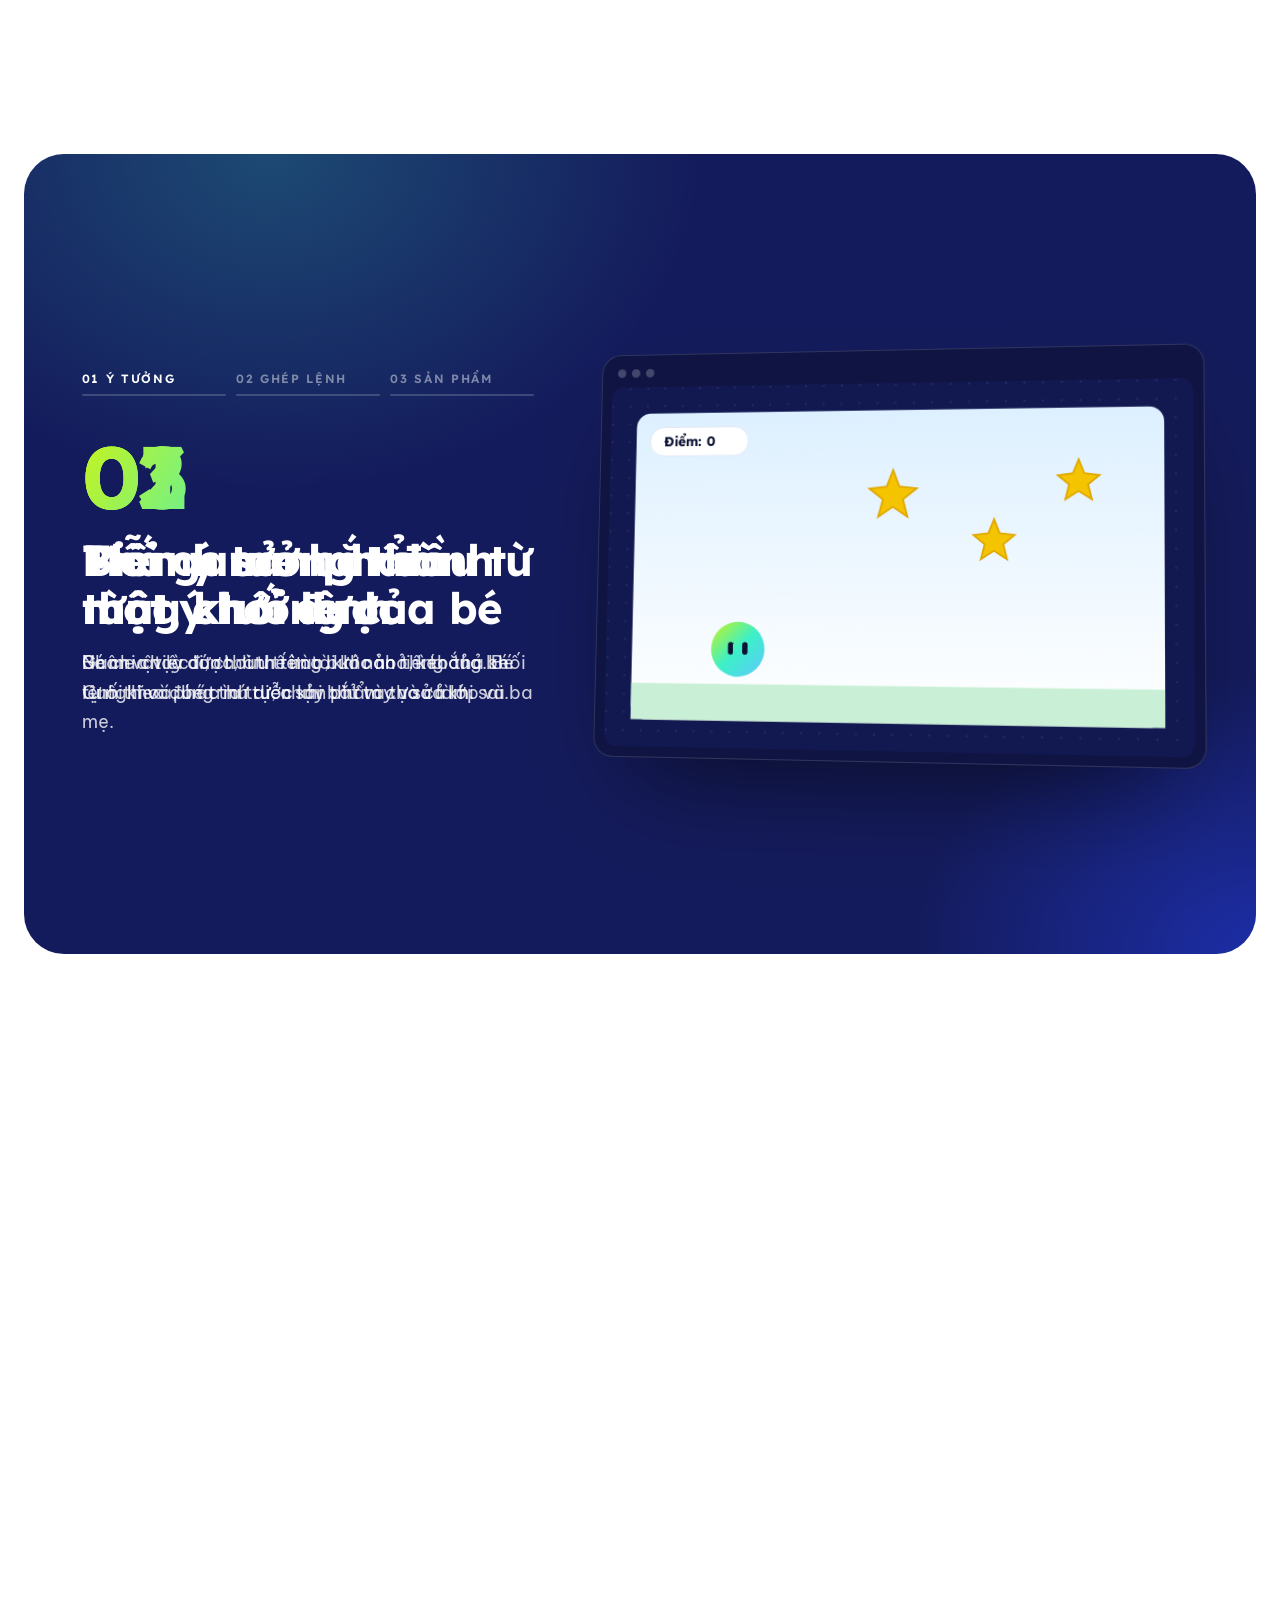
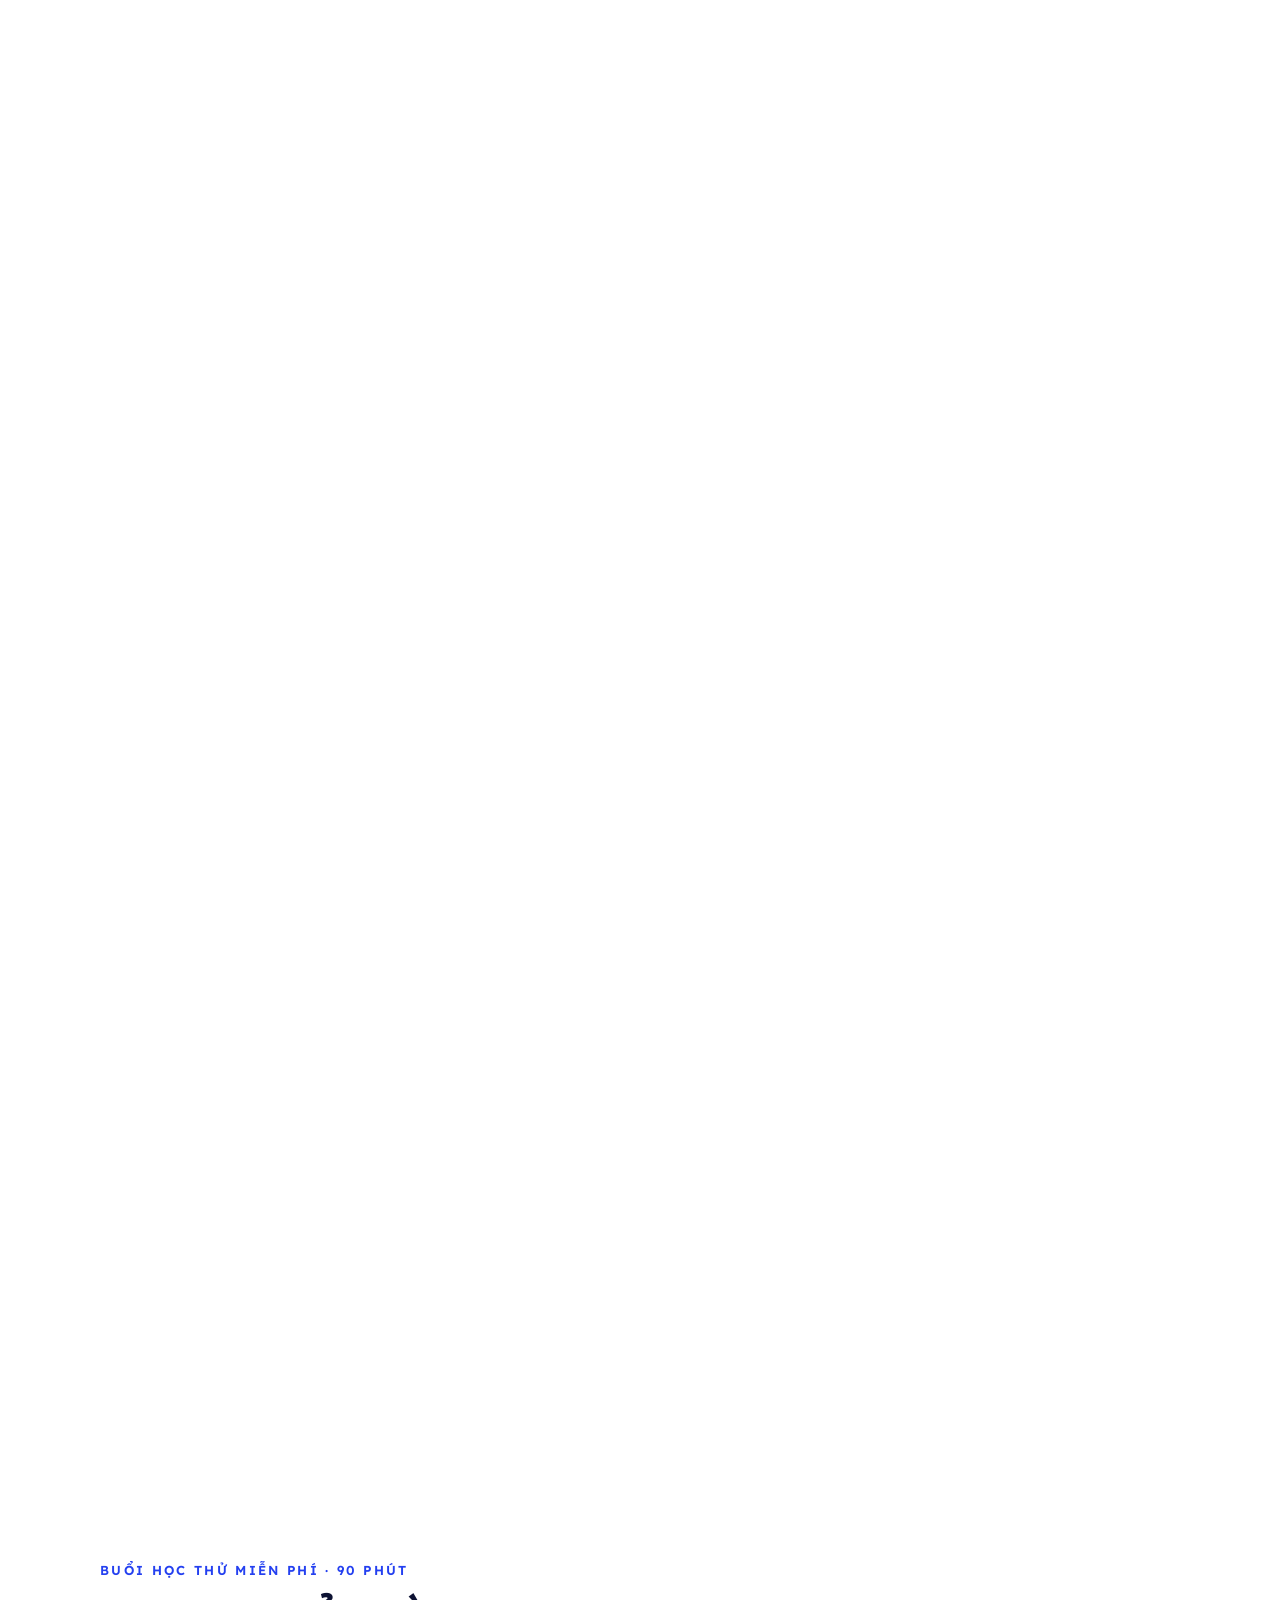
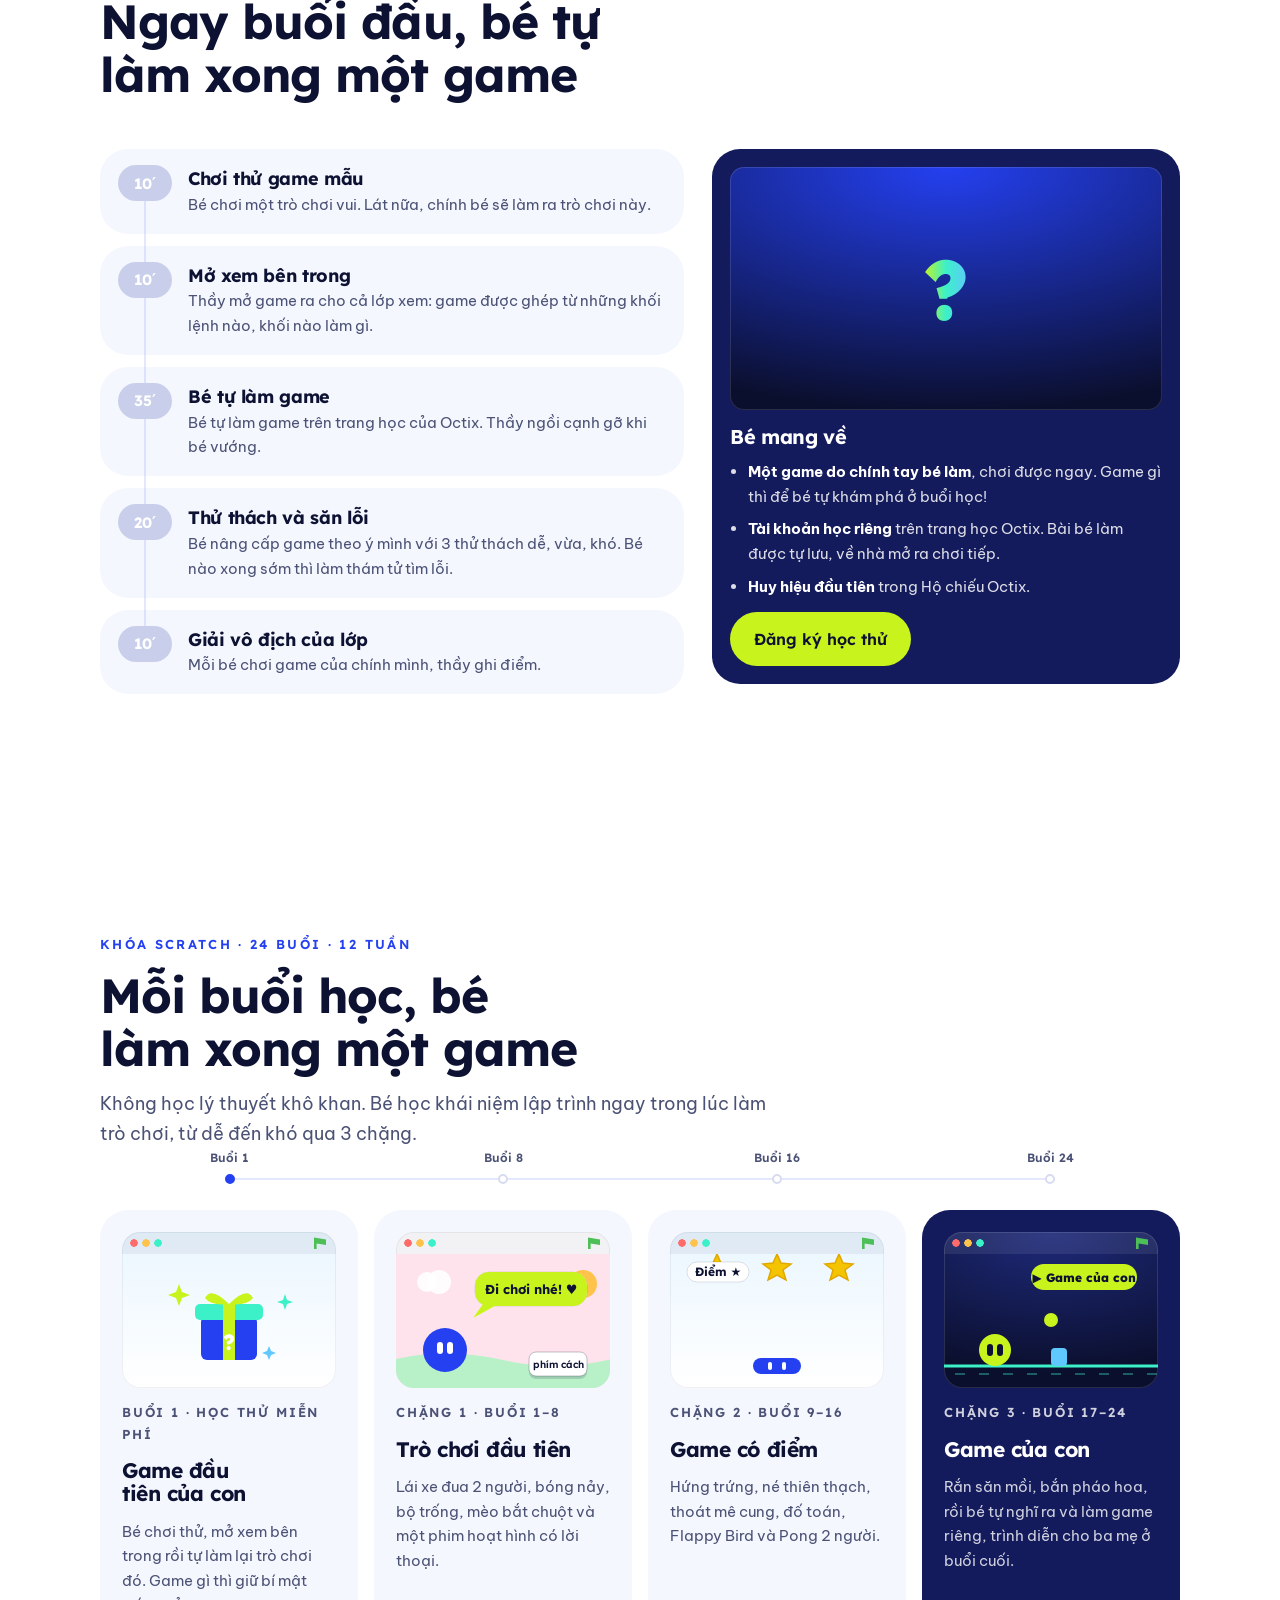
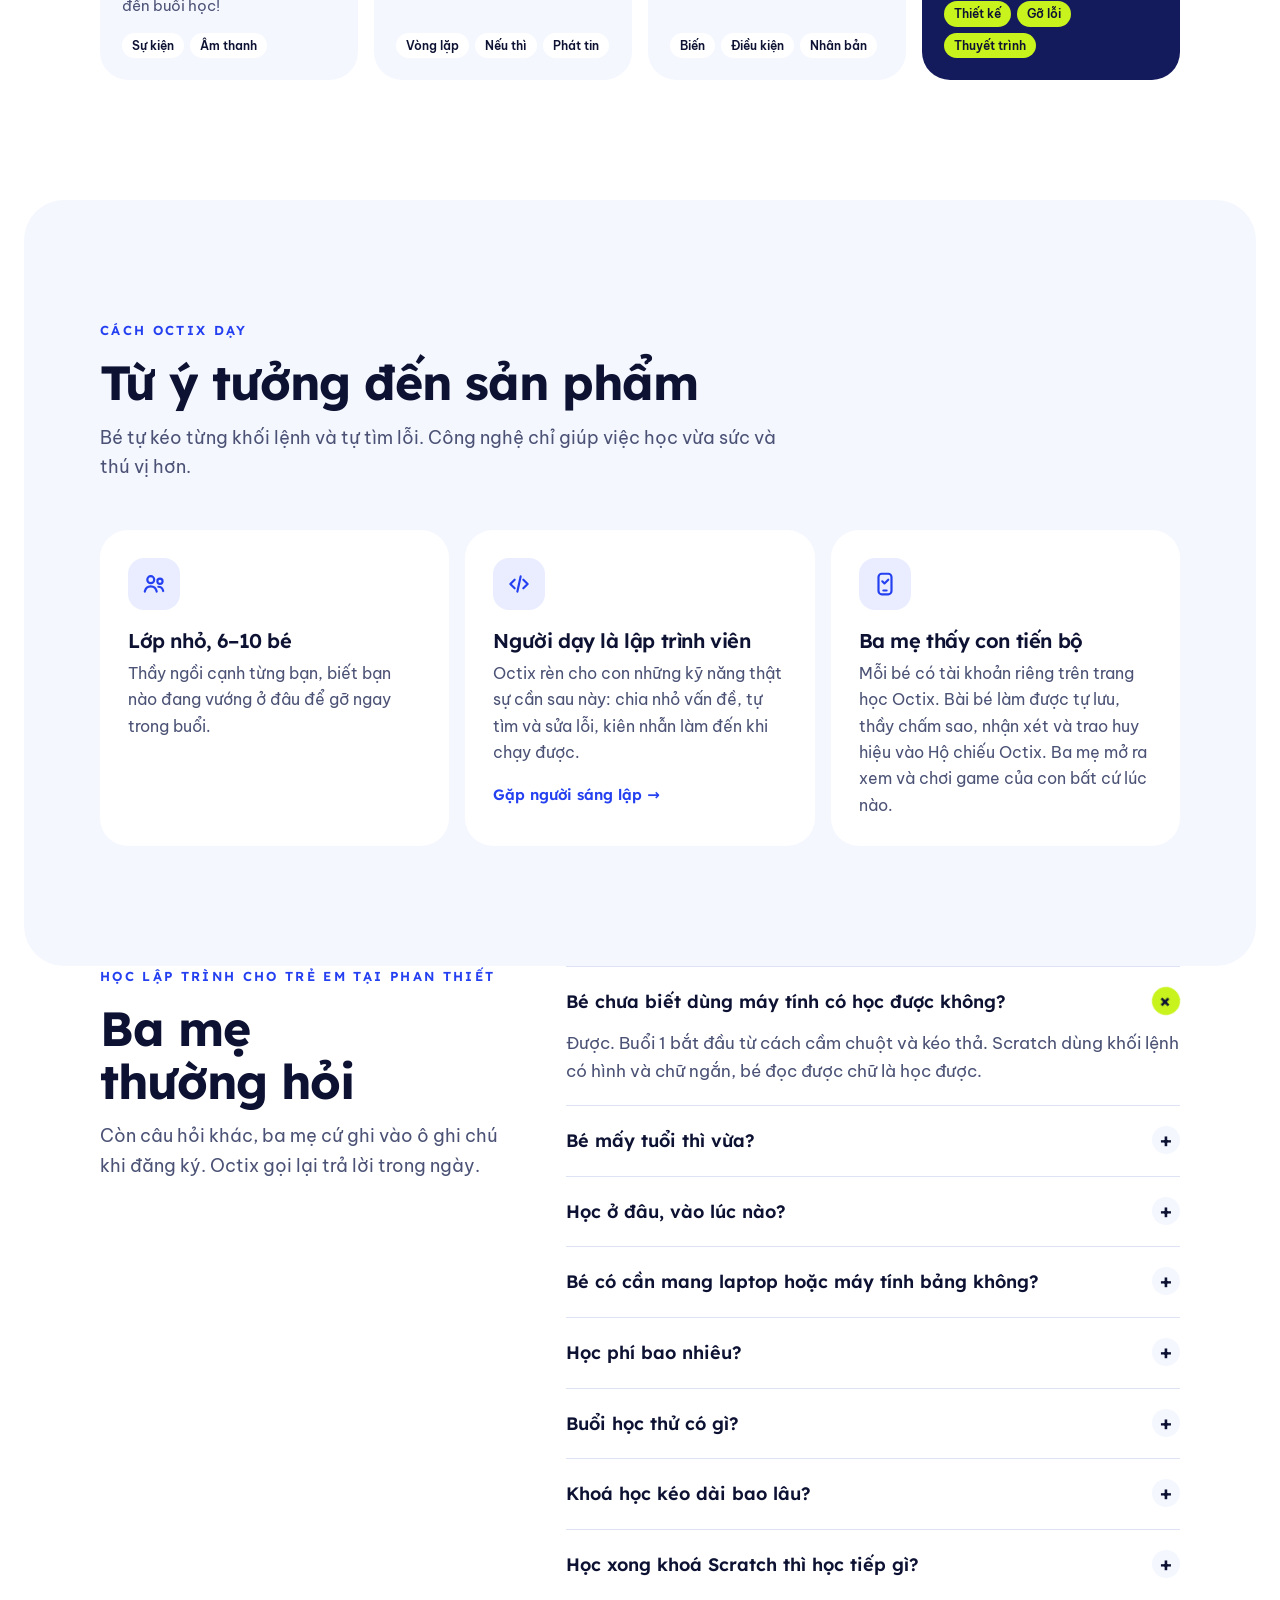
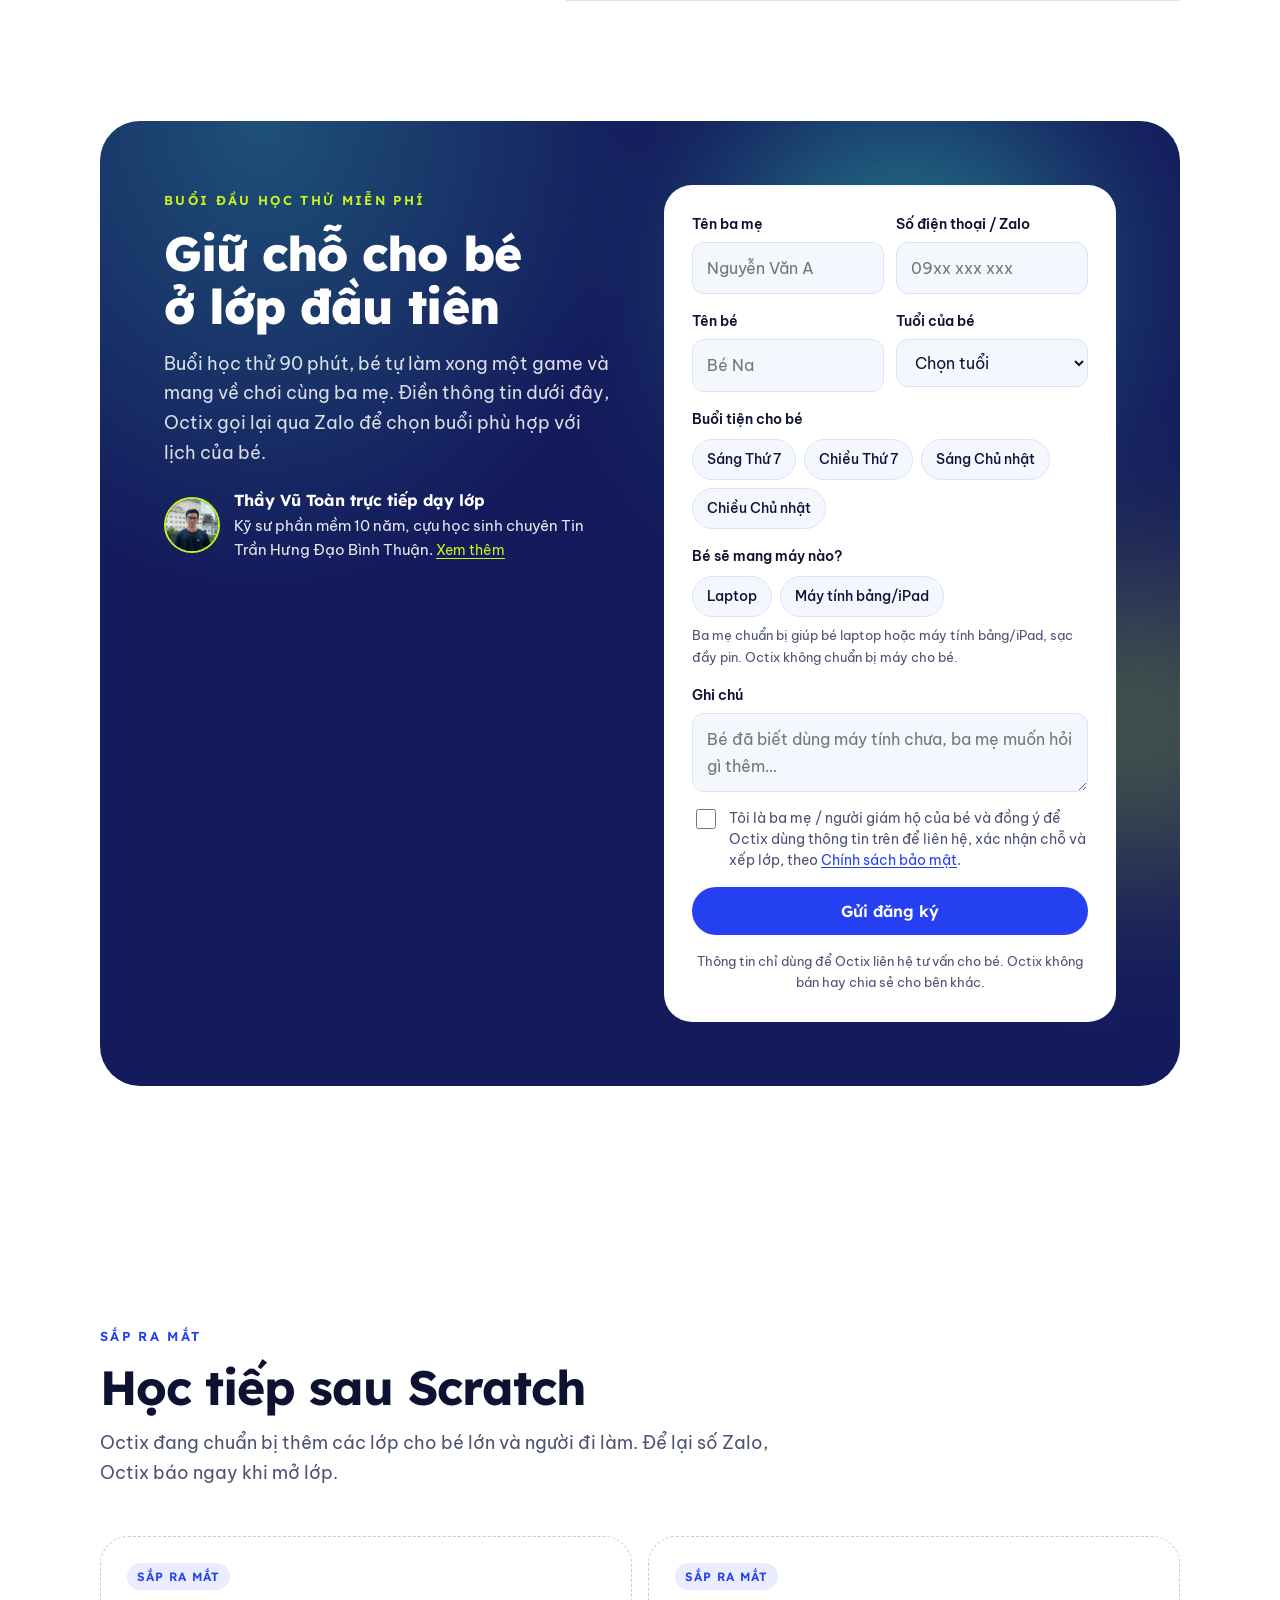
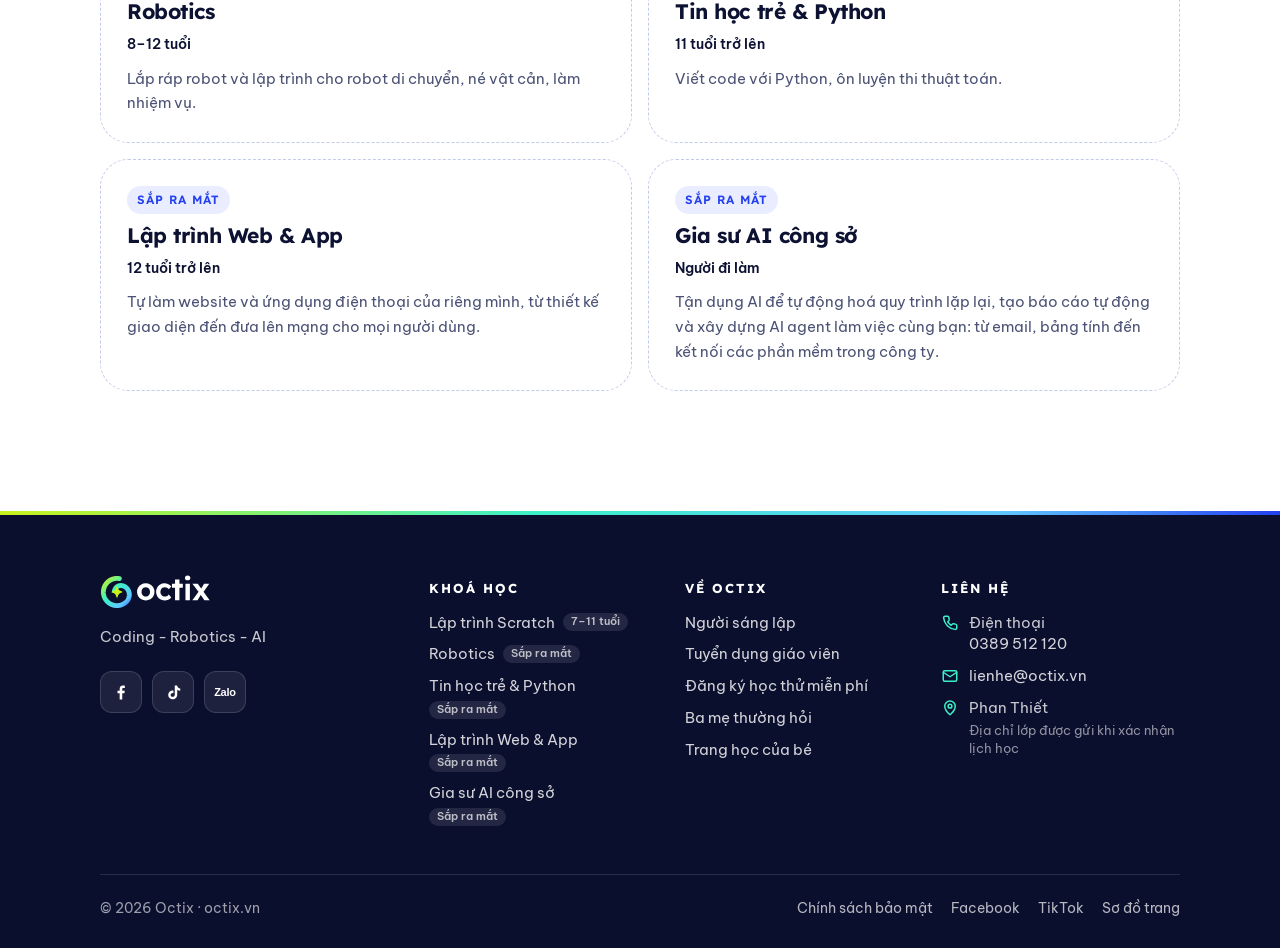
==== commit ea4eefc7: "Bỏ khoảng trống phía trên header trên điện thoại Trình duyệt trong app (Facebook, Zalo) trên Android" ====
--- a/index.html
+++ b/index.html
@@ -2,7 +2,7 @@
 <html lang="vi" data-own-reveal>
 <head>
 <meta charset="utf-8">
-<meta name="viewport" content="width=device-width,initial-scale=1,viewport-fit=cover">
+<meta name="viewport" content="width=device-width,initial-scale=1">
 <meta name="description" content="Octix (octix.vn) – hub lập trình, robotics và AI tại Phan Thiết. Lớp Scratch cho bé 7–11 tuổi. Học thử miễn phí 90 phút, lớp nhỏ 6–10 bé, mỗi buổi bé làm một game. Có thêm khoá AI công sở cho người đi làm.">
 <title>Octix Phan Thiết – Học lập trình Scratch cho bé 7–11 tuổi</title>
 <link rel="canonical" href="https://octix.vn/">
--- a/assets/site.css
+++ b/assets/site.css
@@ -1,7 +1,7 @@
 /* Octix · header (menu Khoá học) + footer 4 cột + nút Zalo, dùng chung cho mọi trang.
    Sửa header/footer ở _partials/ rồi chạy: python3 _tools/sync-chrome.py */
 /* ---------- HEADER ---------- */
-.nav{position:fixed;top:0;left:0;right:0;z-index:50;padding-top:env(safe-area-inset-top,0px);transition:background .3s,box-shadow .3s,backdrop-filter .3s}
+.nav{position:fixed;top:0;left:0;right:0;z-index:50;transition:background .3s,box-shadow .3s,backdrop-filter .3s}
 .nav.scrolled{background:rgba(11,15,46,.86);backdrop-filter:blur(14px);-webkit-backdrop-filter:blur(14px);box-shadow:0 1px 0 rgba(255,255,255,.12)}
 .nav-in{display:flex;align-items:center;justify-content:space-between;gap:16px;height:72px}
 .nav .logo svg{height:30px;width:auto;display:block}
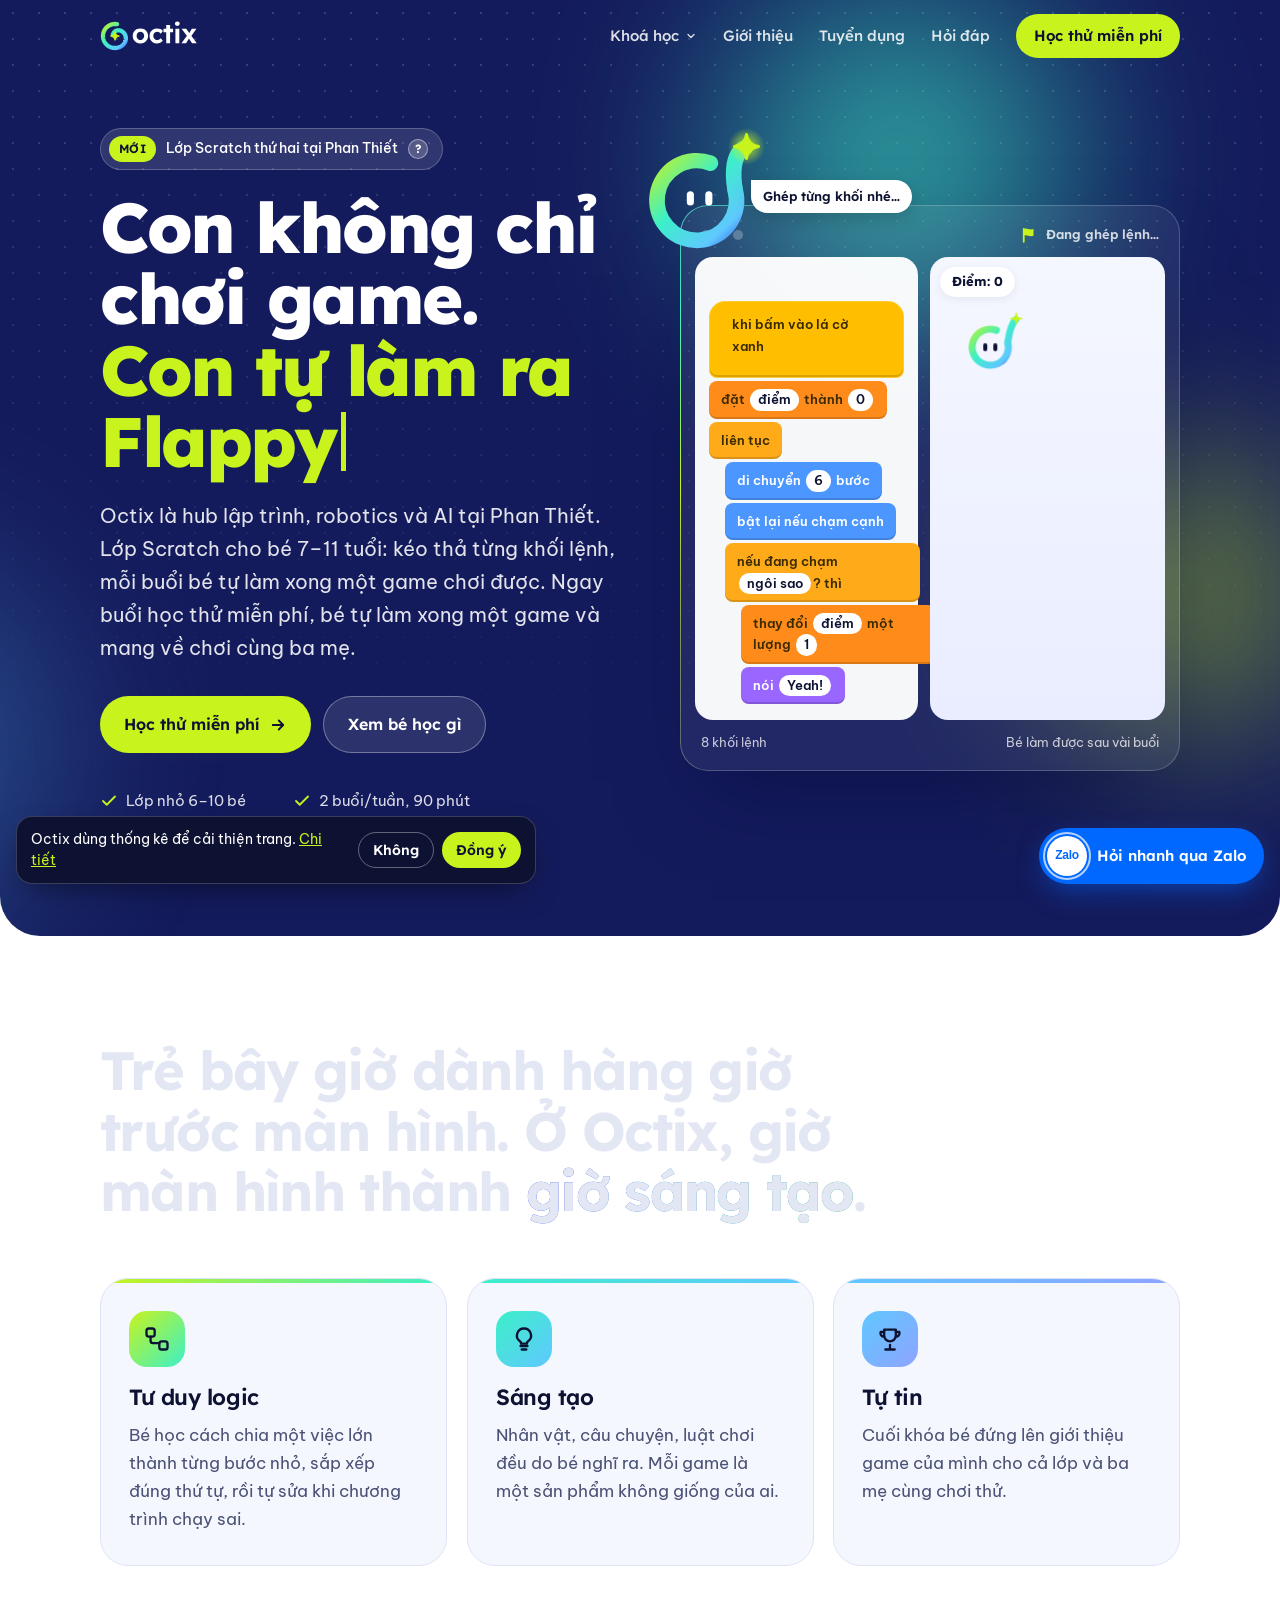
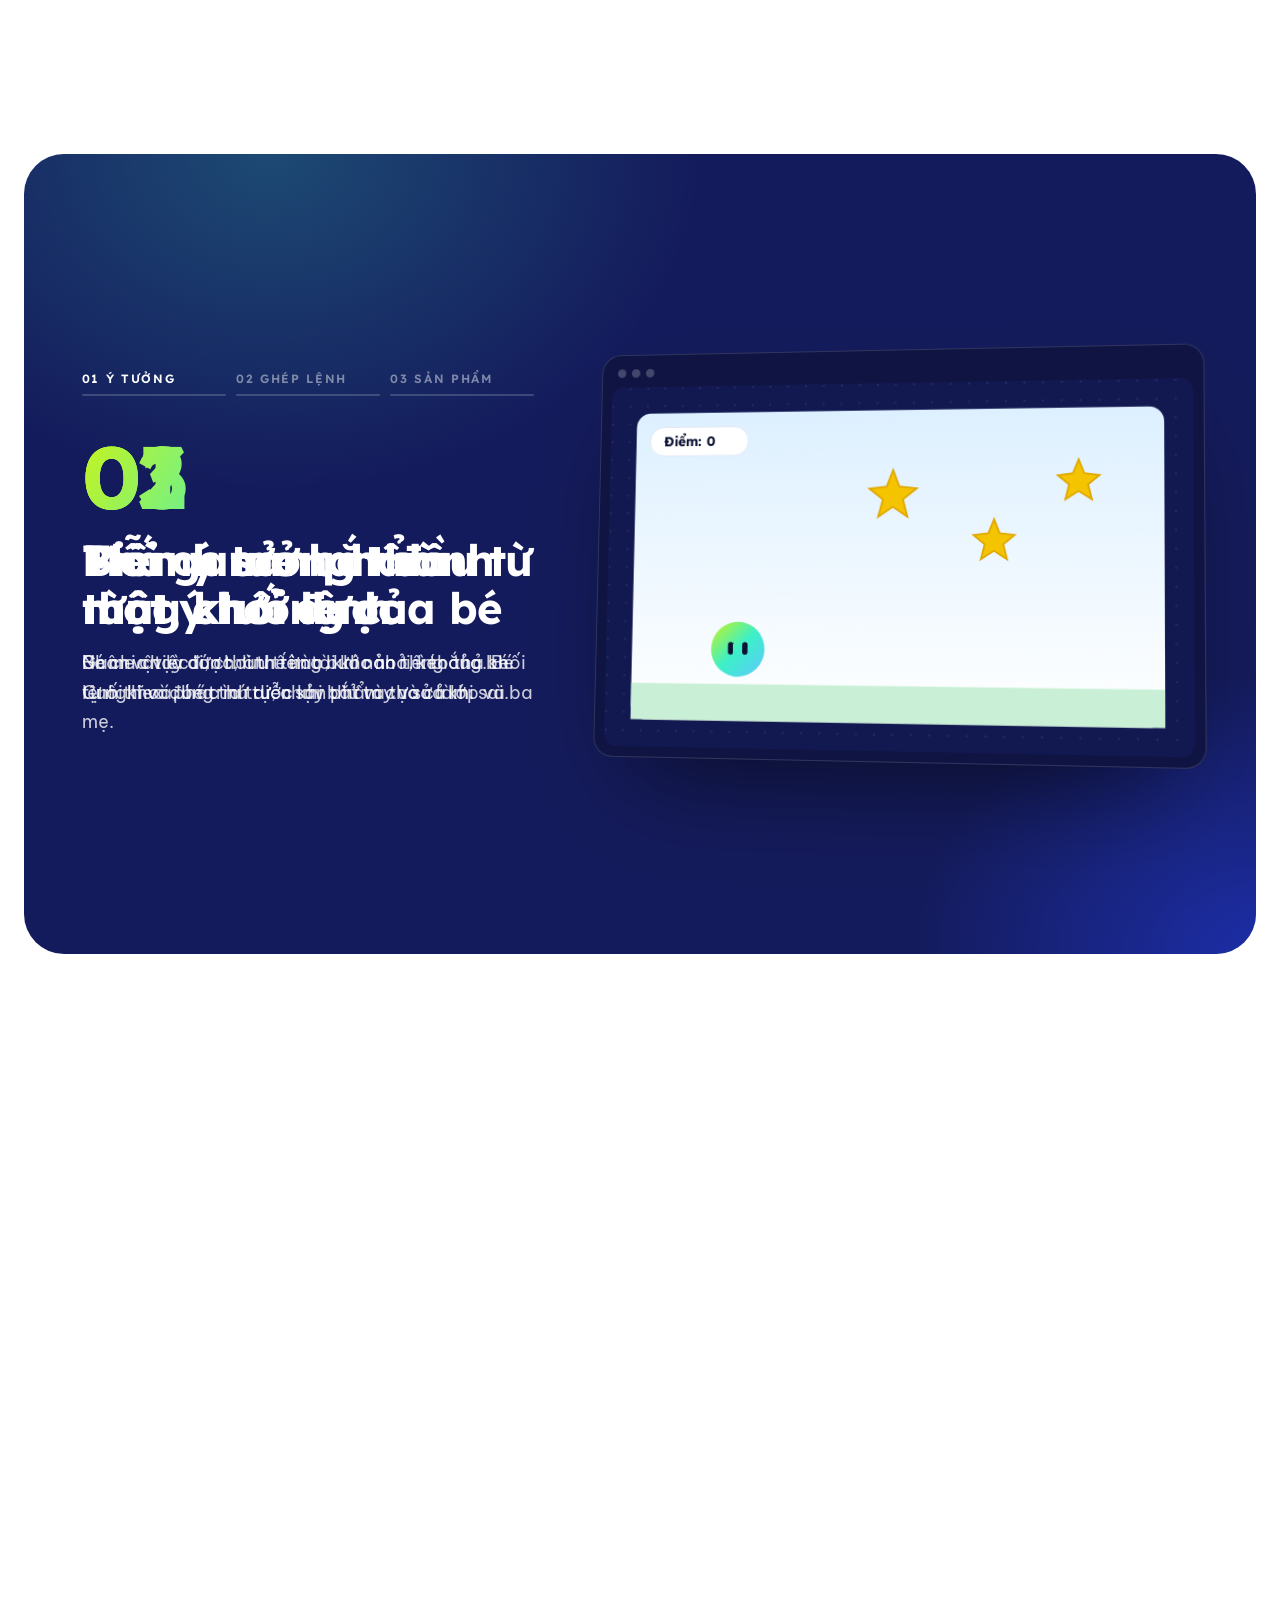
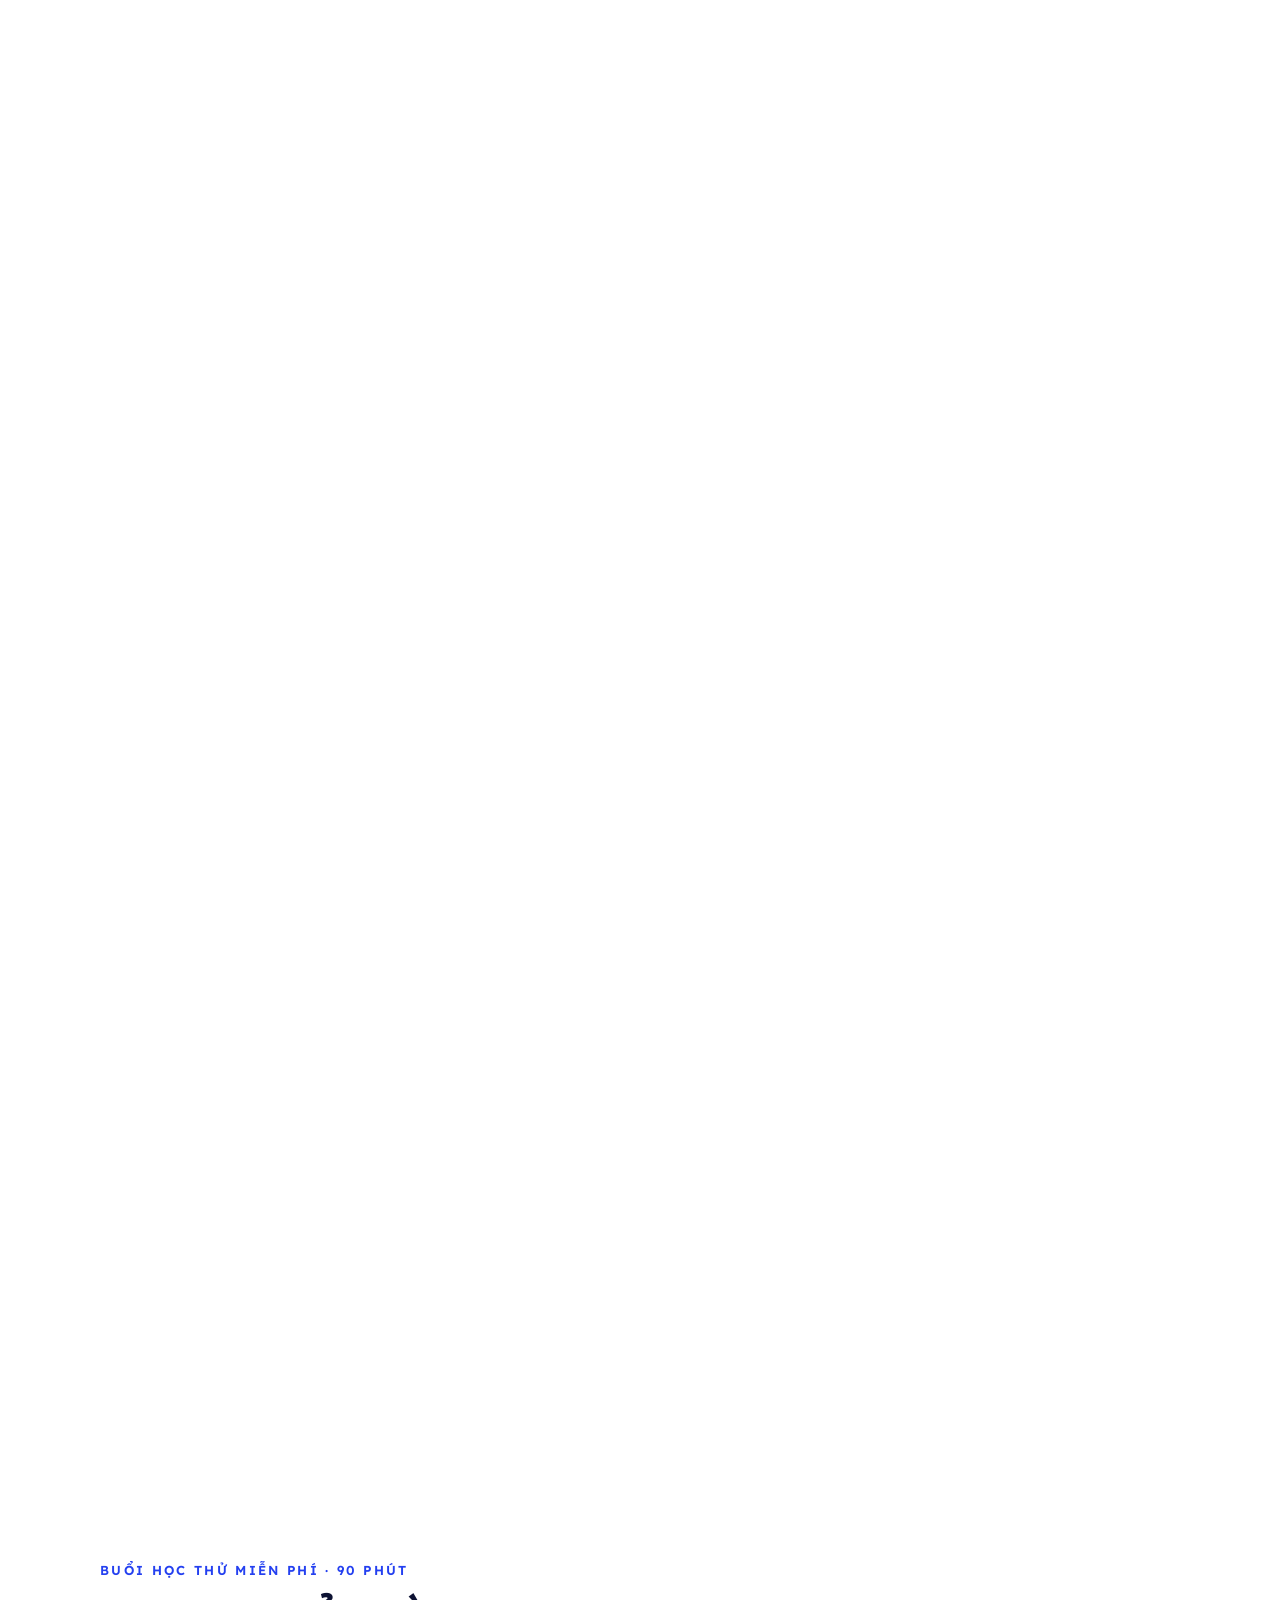
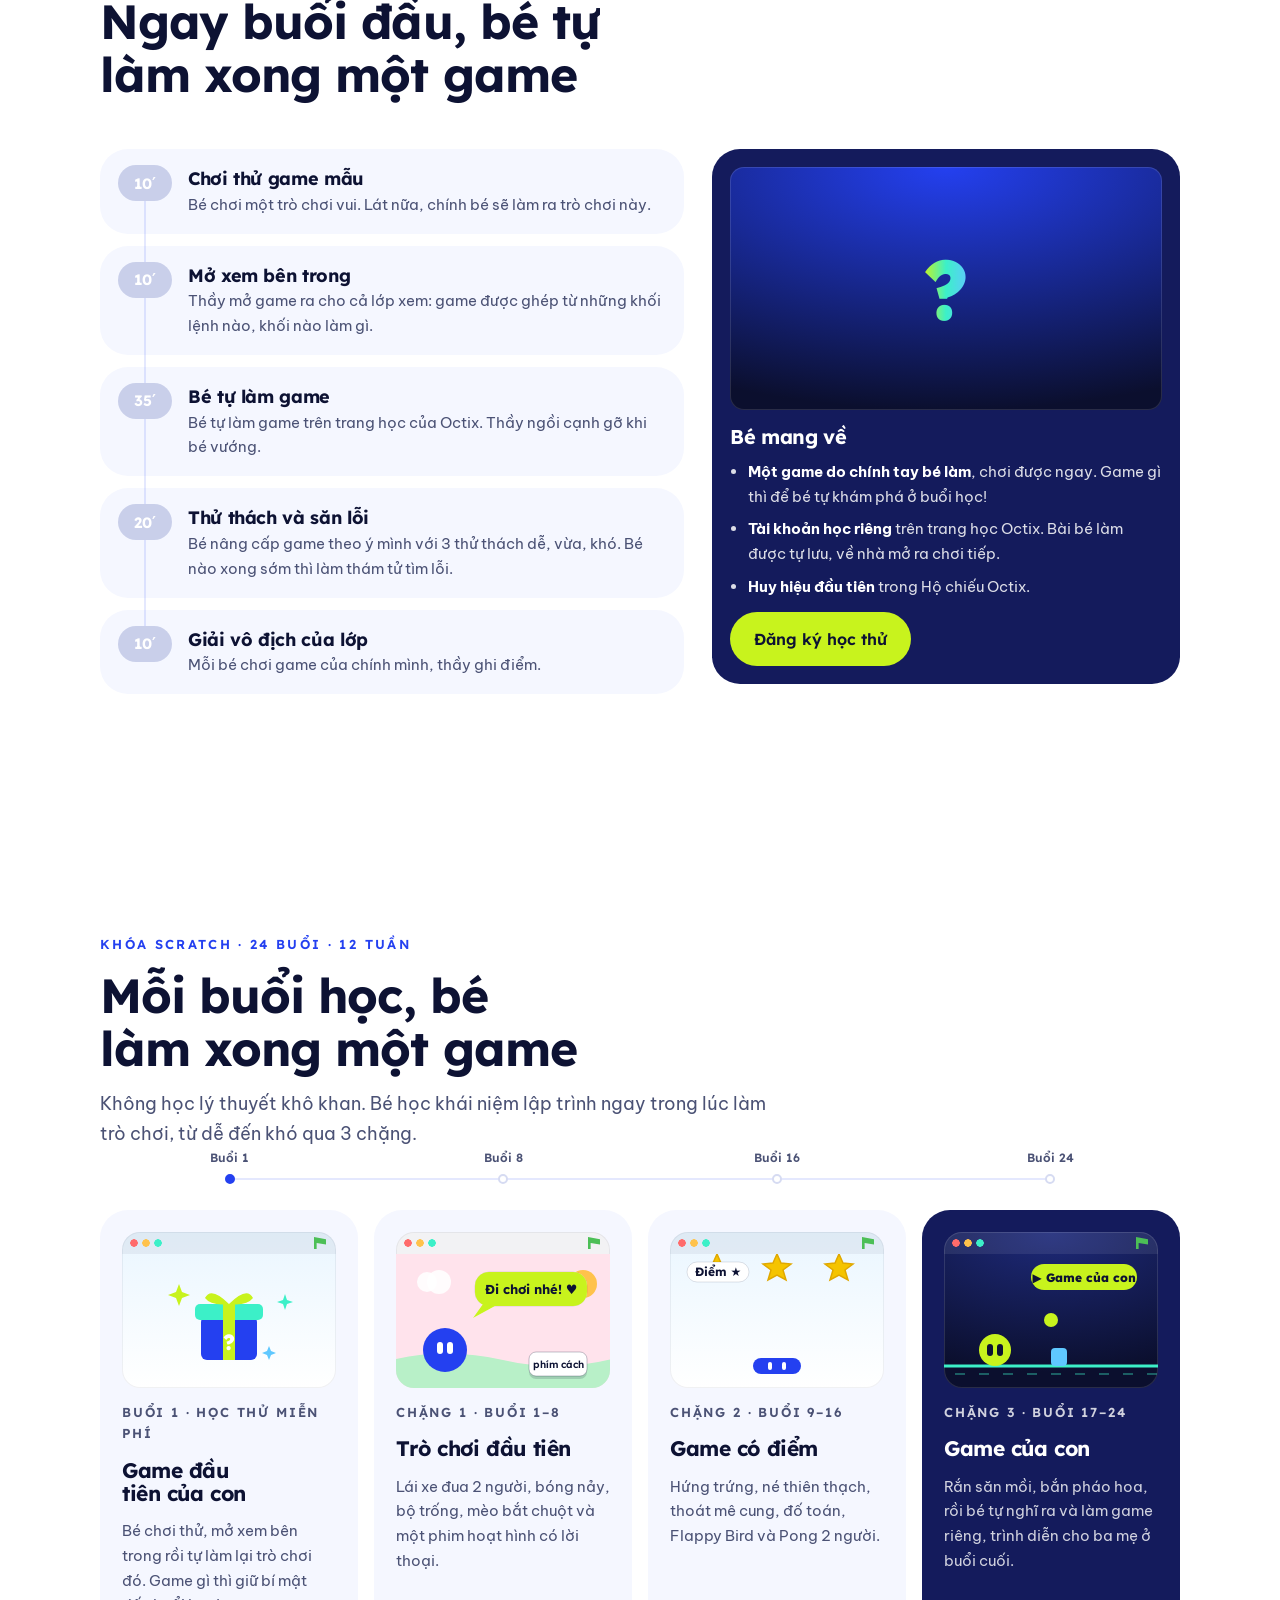
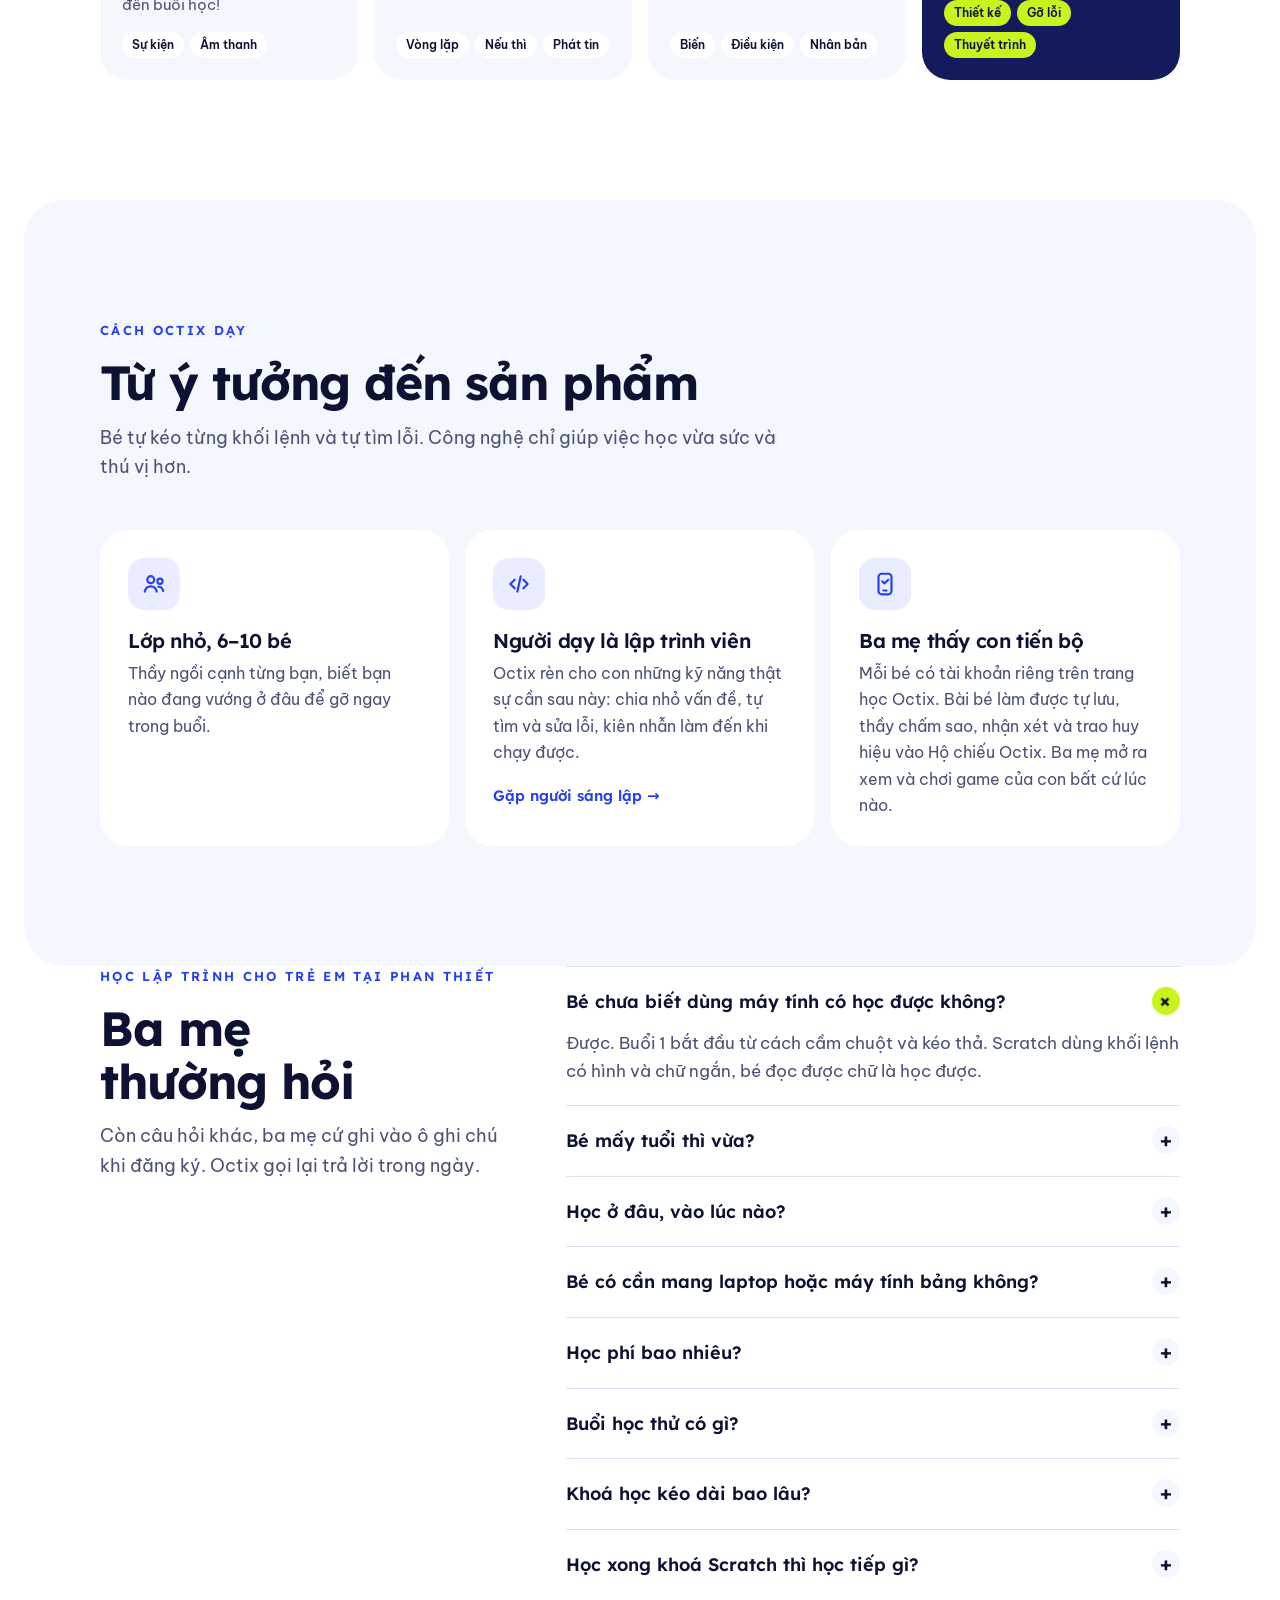
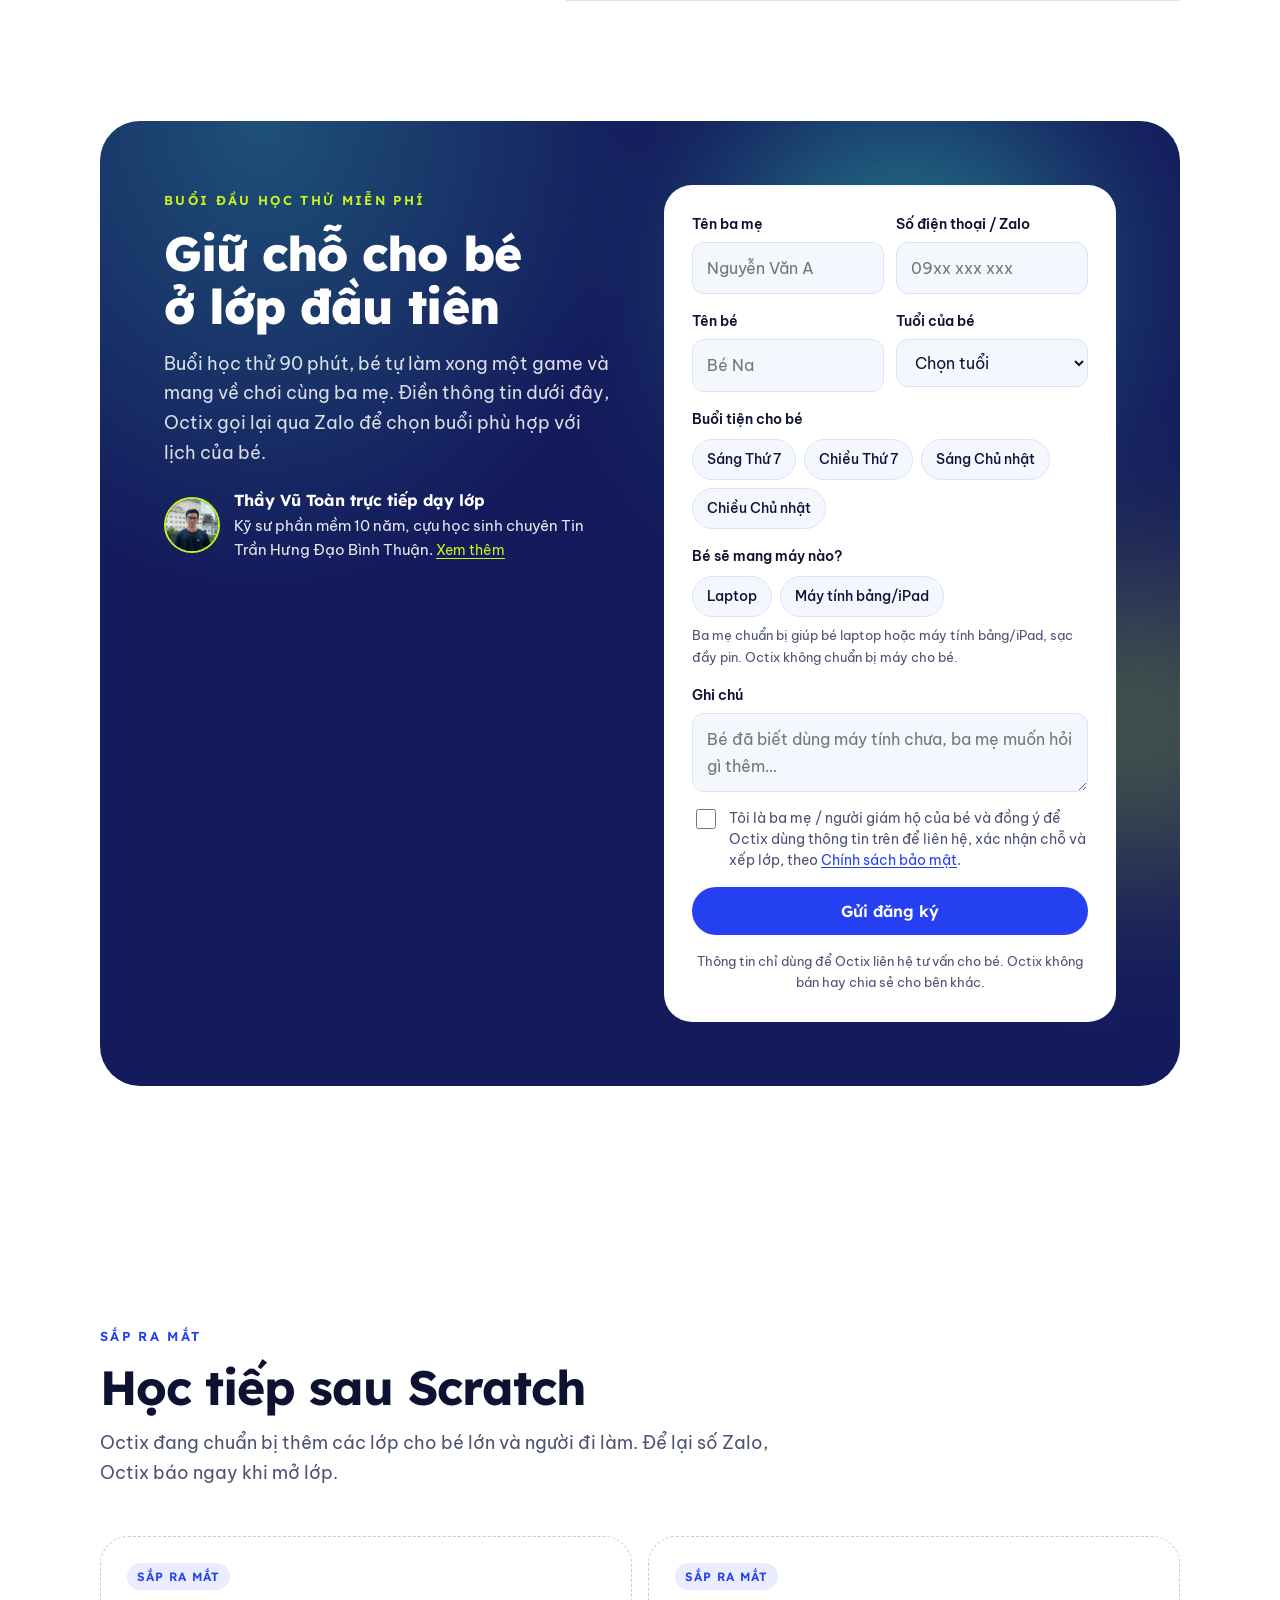
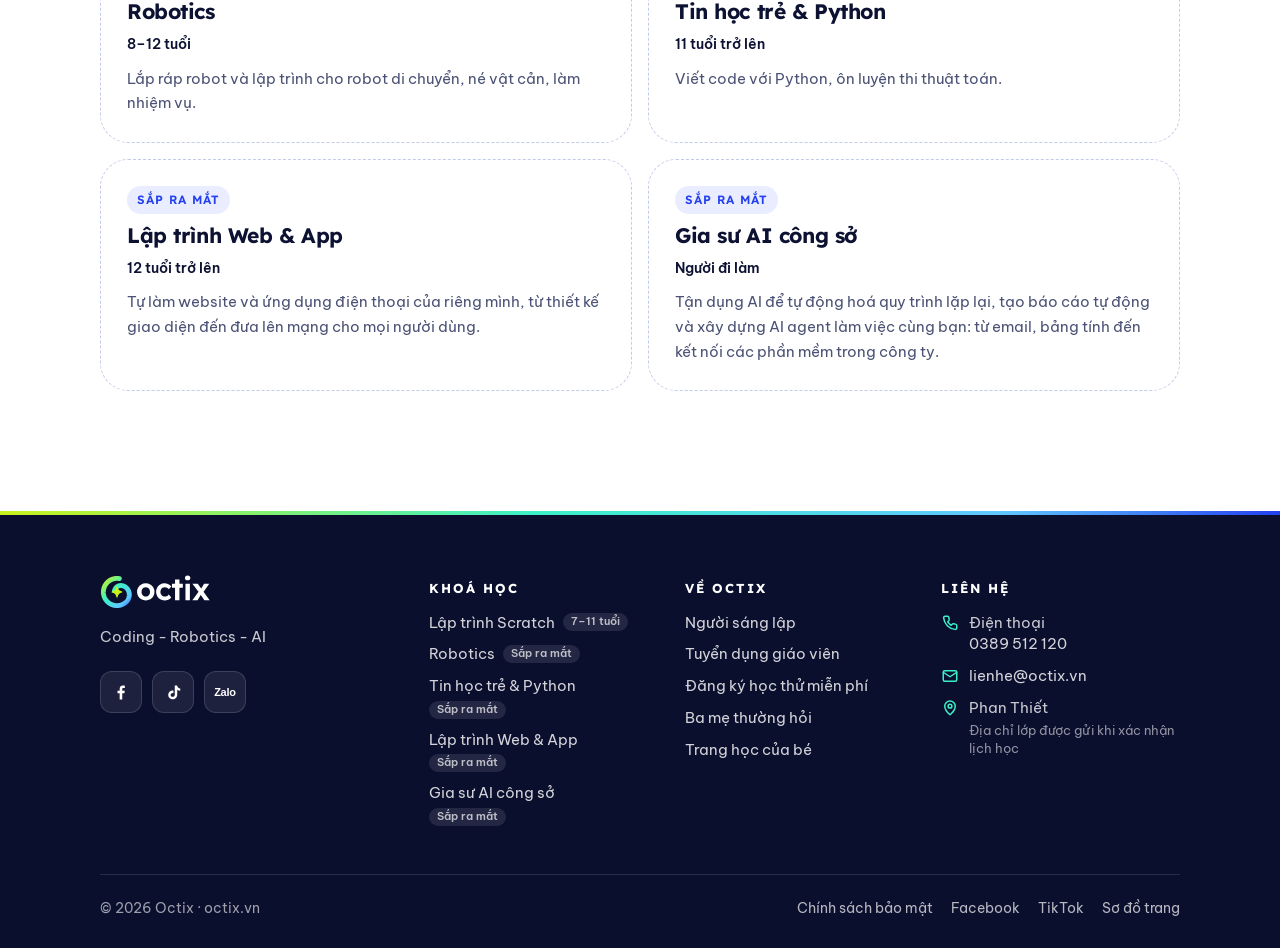
==== commit b2e53e26: "Khối lệnh minh hoạ dùng đúng tên Scratch tiếng Việt; ô SĐT nhận dấu chấm, gạch (#6) Claude-Session: " ====
--- a/index.html
+++ b/index.html
@@ -2,7 +2,7 @@
 <html lang="vi" data-own-reveal>
 <head>
 <meta charset="utf-8">
-<meta name="viewport" content="width=device-width,initial-scale=1">
+<meta name="viewport" content="width=device-width,initial-scale=1,viewport-fit=cover">
 <meta name="description" content="Octix (octix.vn) – hub lập trình, robotics và AI tại Phan Thiết. Lớp Scratch cho bé 7–11 tuổi. Học thử miễn phí 90 phút, lớp nhỏ 6–10 bé, mỗi buổi bé làm một game. Có thêm khoá AI công sở cho người đi làm.">
 <title>Octix Phan Thiết – Học lập trình Scratch cho bé 7–11 tuổi</title>
 <link rel="canonical" href="https://octix.vn/">
@@ -817,13 +817,13 @@
         </div>
         <div class="demo-body">
           <div class="code" id="code">
-            <div class="blk ev">khi bấm lá cờ xanh</div>
+            <div class="blk ev">khi bấm vào lá cờ xanh</div>
             <div class="blk va">đặt <span class="v">điểm</span> thành <span class="v">0</span></div>
-            <div class="blk ctl">lặp lại mãi</div>
+            <div class="blk ctl">liên tục</div>
             <div class="blk mo in1">di chuyển <span class="v">6</span> bước</div>
-            <div class="blk mo in1">chạm cạnh thì bật lại</div>
-            <div class="blk ctl in1">nếu chạm <span class="v">ngôi sao</span> thì</div>
-            <div class="blk va in2">tăng <span class="v">điểm</span> thêm <span class="v">1</span></div>
+            <div class="blk mo in1">bật lại nếu chạm cạnh</div>
+            <div class="blk ctl in1">nếu đang chạm <span class="v">ngôi sao</span>? thì</div>
+            <div class="blk va in2">thay đổi <span class="v">điểm</span> một lượng <span class="v">1</span></div>
             <div class="blk lo in2">nói <span class="v">Yeah!</span></div>
           </div>
           <div class="stage" id="stage">
@@ -895,12 +895,12 @@
               <text class="note" x="350" y="320">mỗi ngôi sao +1 điểm</text>
             </g>
             <g class="bk">
-              <g><rect x="40" y="56" width="200" height="36" rx="9" fill="#FFAB19"/><text x="54" y="79">khi bấm cờ xanh</text></g>
-              <g><rect x="40" y="96" width="140" height="36" rx="9" fill="#FFAB19"/><text x="54" y="119">lặp lại mãi</text></g>
-              <g><rect x="60" y="136" width="210" height="36" rx="9" fill="#4C97FF"/><text x="74" y="159">đi theo con trỏ chuột</text></g>
-              <g><rect x="60" y="176" width="230" height="36" rx="9" fill="#FFAB19"/><text x="74" y="199">nếu chạm ngôi sao thì</text></g>
-              <g><rect x="80" y="216" width="180" height="36" rx="9" fill="#FF8C1A"/><text x="94" y="239">tăng điểm thêm 1</text></g>
-              <g><rect x="80" y="256" width="190" height="36" rx="9" fill="#9966FF"/><text x="94" y="279">phát âm thanh “ting”</text></g>
+              <g><rect x="40" y="56" width="200" height="36" rx="9" fill="#FFAB19"/><text x="54" y="79">khi bấm vào cờ xanh</text></g>
+              <g><rect x="40" y="96" width="140" height="36" rx="9" fill="#FFAB19"/><text x="54" y="119">liên tục</text></g>
+              <g><rect x="60" y="136" width="210" height="36" rx="9" fill="#4C97FF"/><text x="74" y="159">đi tới con trỏ chuột</text></g>
+              <g><rect x="60" y="176" width="260" height="36" rx="9" fill="#FFAB19"/><text x="74" y="199">nếu đang chạm ngôi sao? thì</text></g>
+              <g><rect x="80" y="216" width="260" height="36" rx="9" fill="#FF8C1A"/><text x="94" y="239">thay đổi điểm một lượng 1</text></g>
+              <g><rect x="80" y="256" width="230" height="36" rx="9" fill="#CF63CF"/><text x="94" y="279">bắt đầu âm thanh “ting”</text></g>
             </g>
             <g class="gm">
               <rect x="30" y="30" width="580" height="340" rx="16" fill="url(#gmSky)"/>
@@ -1363,7 +1363,7 @@
   form.addEventListener('submit', async e => {
     e.preventDefault();
     const fd = new FormData(form);
-    const phone = (fd.get('phone')||'').toString().replace(/\s/g,'');
+    const phone = (fd.get('phone')||'').toString().replace(/[\s.\-()]/g,'');
     if(!fd.get('parent').toString().trim()){ err.textContent='Ba mẹ nhập tên giúp Octix nhé.'; err.hidden=false; form.querySelector('#f-parent').focus(); return; }
     if(!/^(\+?84|0)\d{9,10}$/.test(phone)){ err.textContent='Số điện thoại chưa đúng. Ba mẹ nhập 10 số, ví dụ 0912 345 678.'; err.hidden=false; form.querySelector('#f-phone').focus(); return; }
     if(!fd.get('age')){ err.textContent='Ba mẹ chọn tuổi của bé giúp Octix nhé.'; err.hidden=false; form.querySelector('#f-age').focus(); return; }
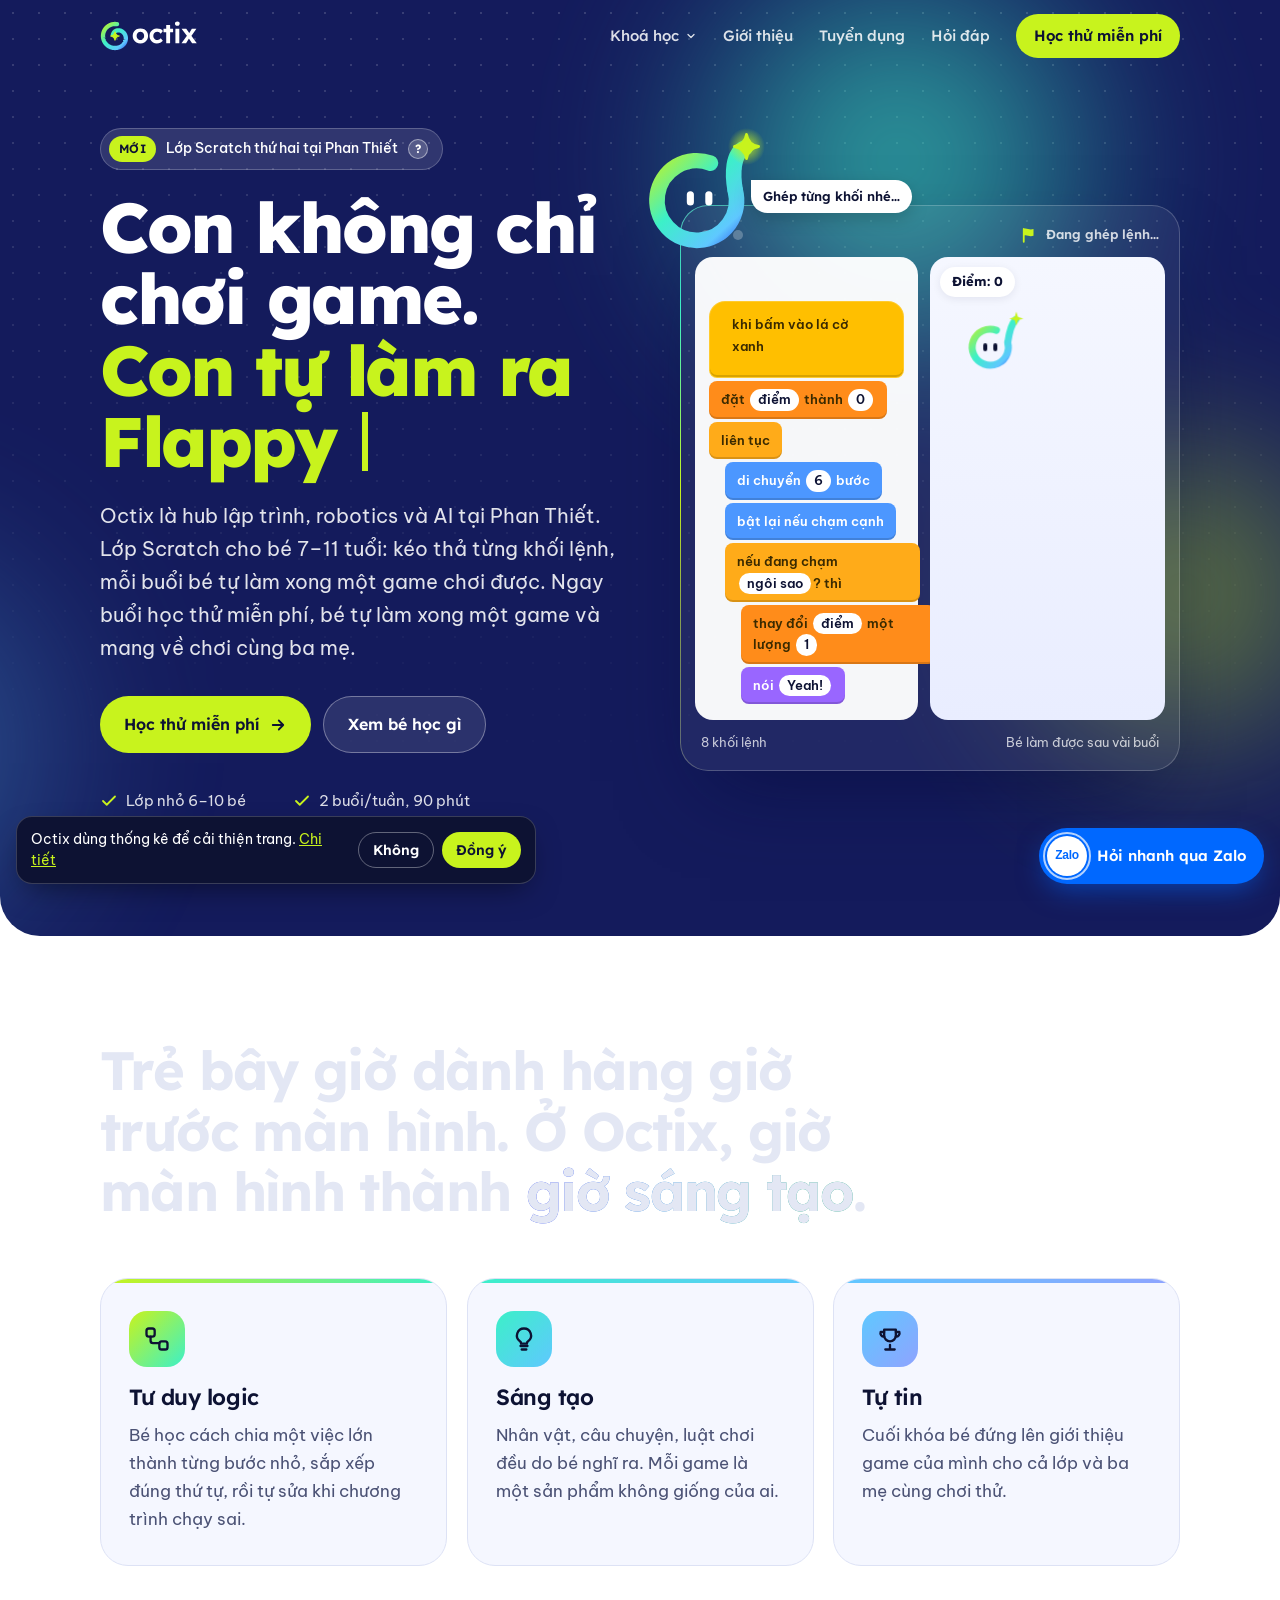
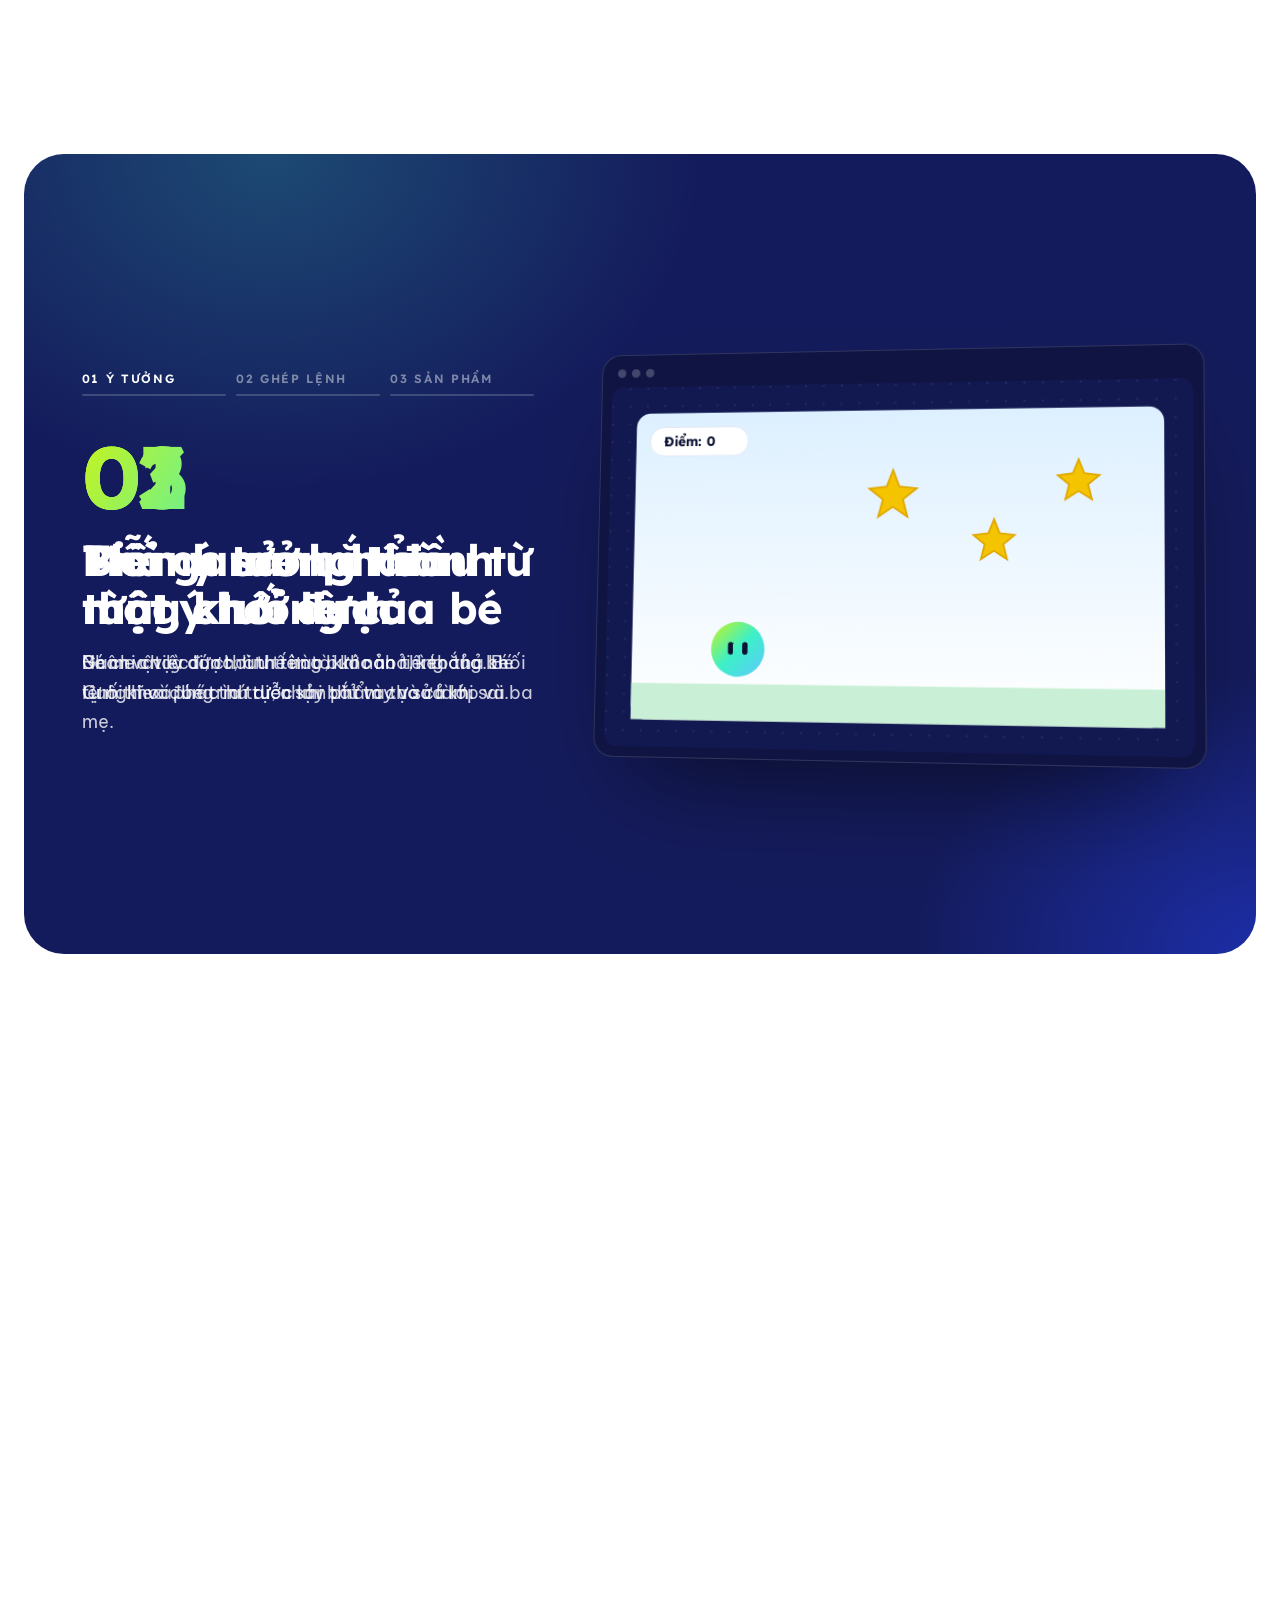
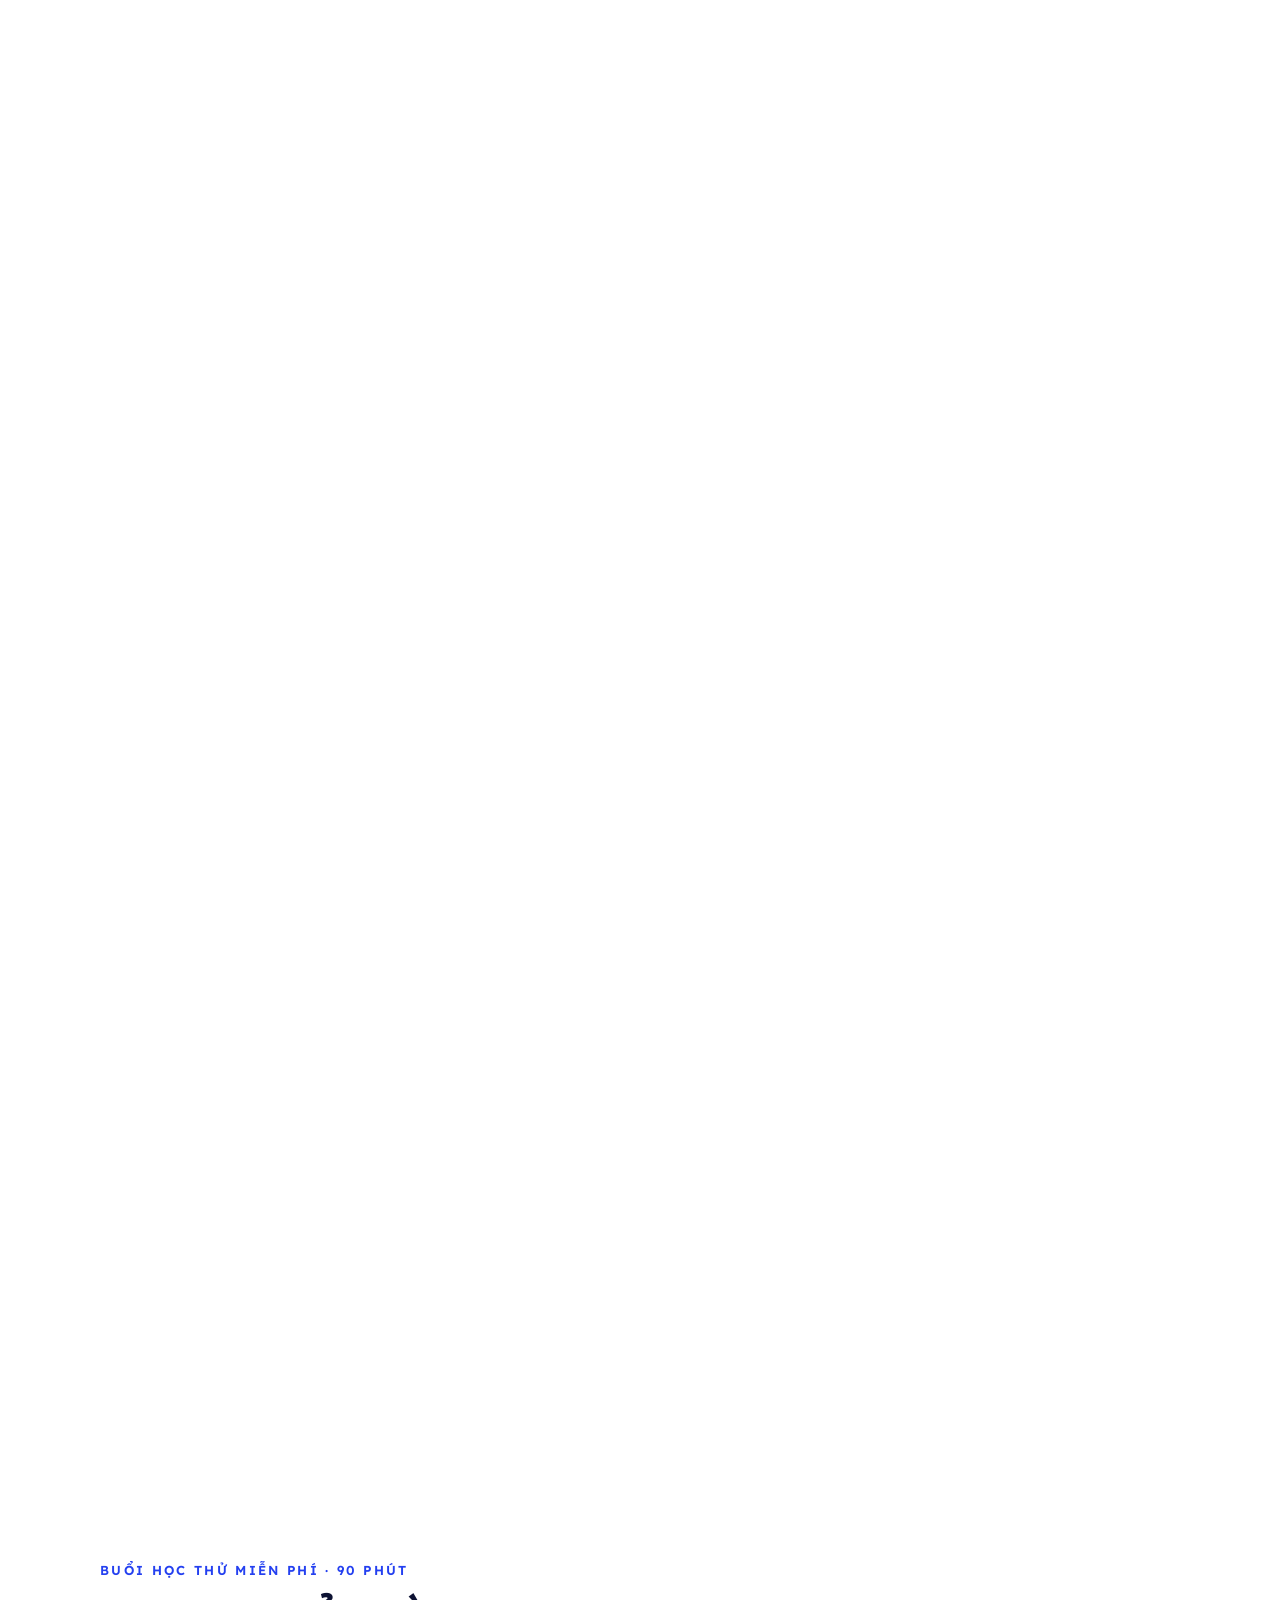
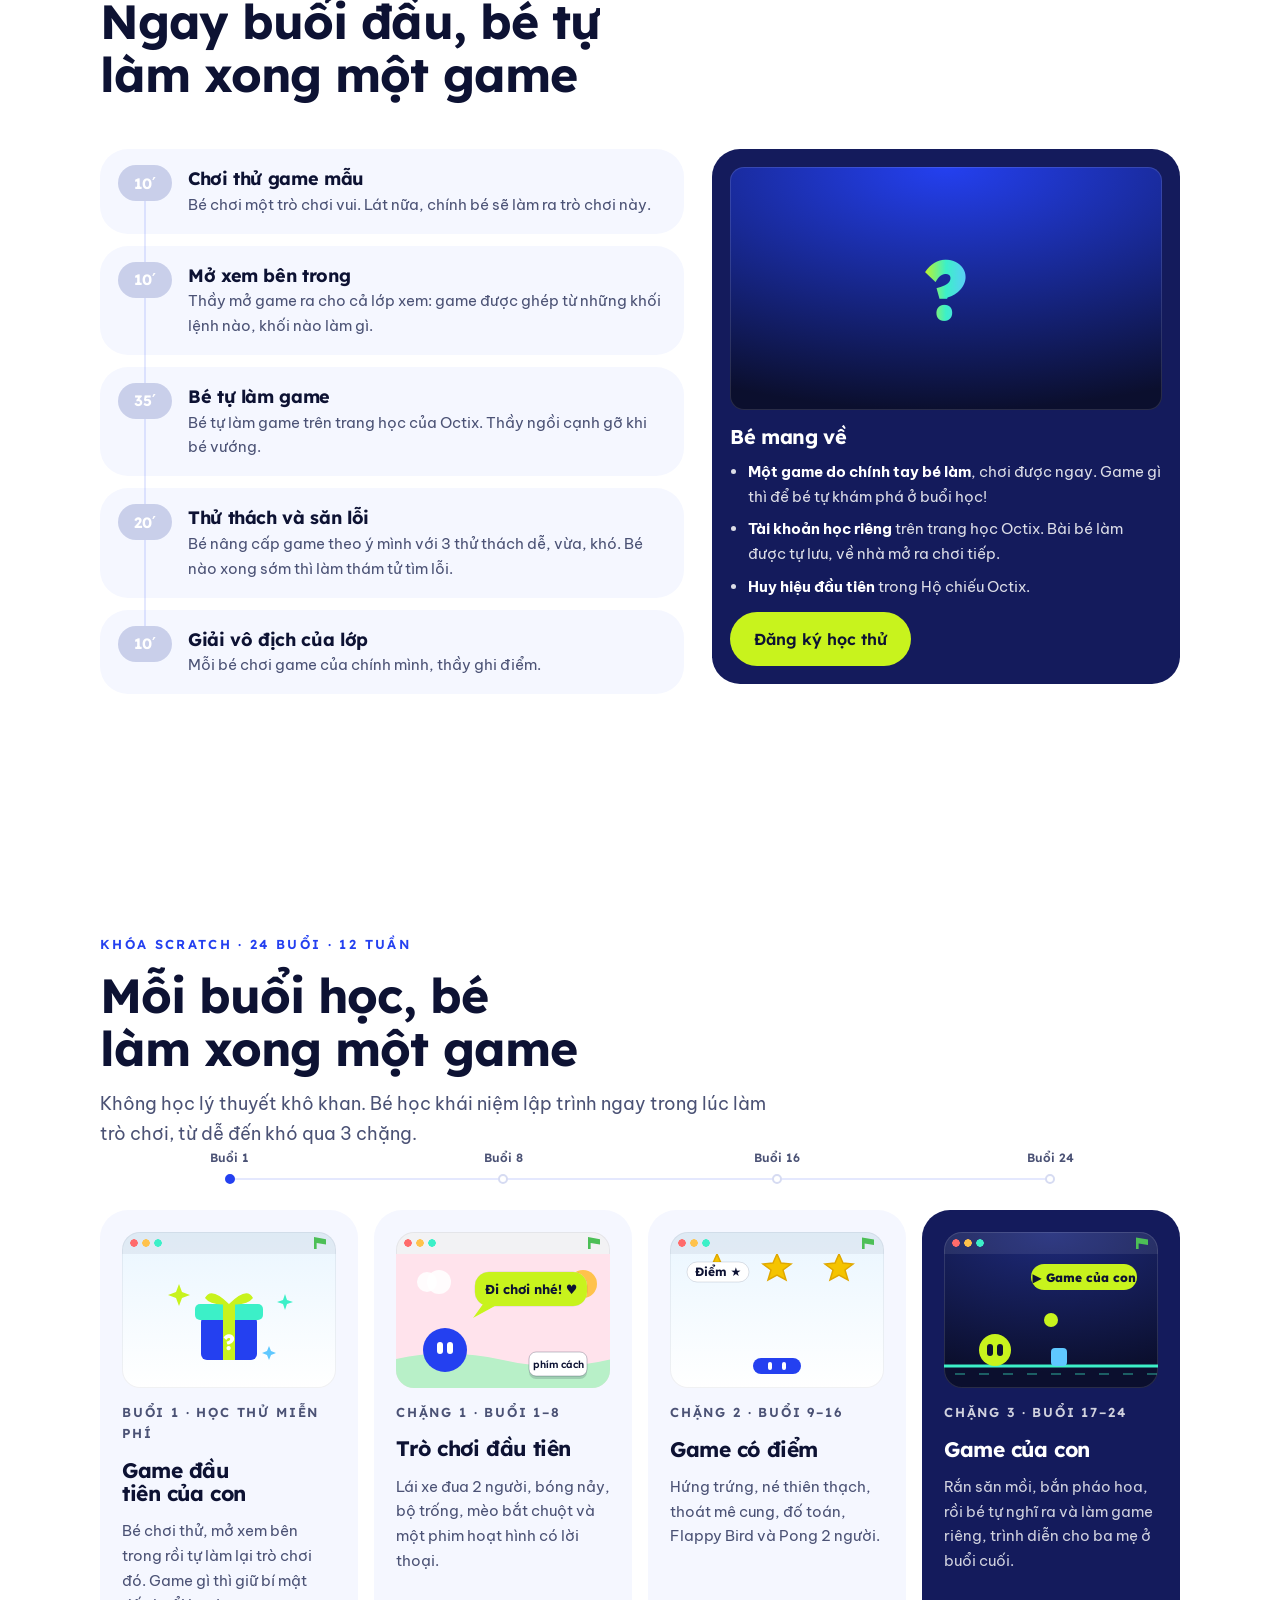
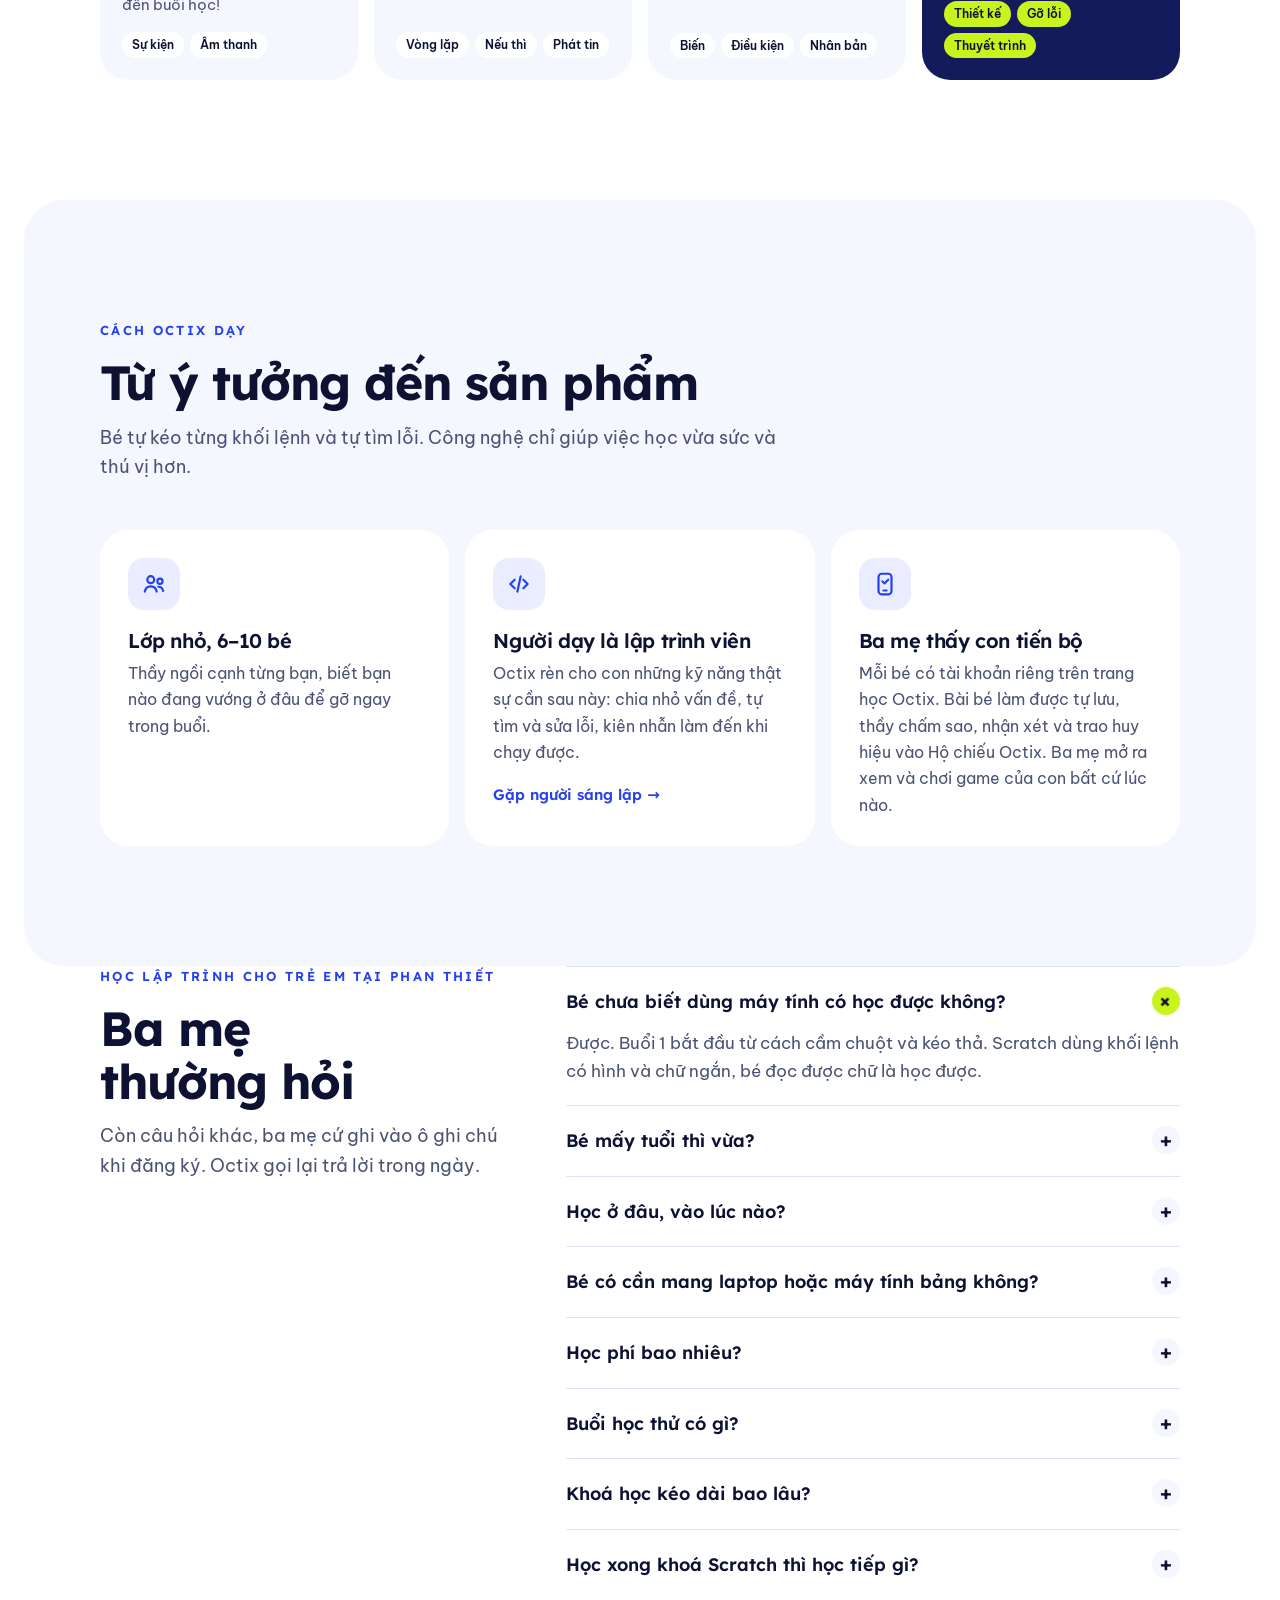
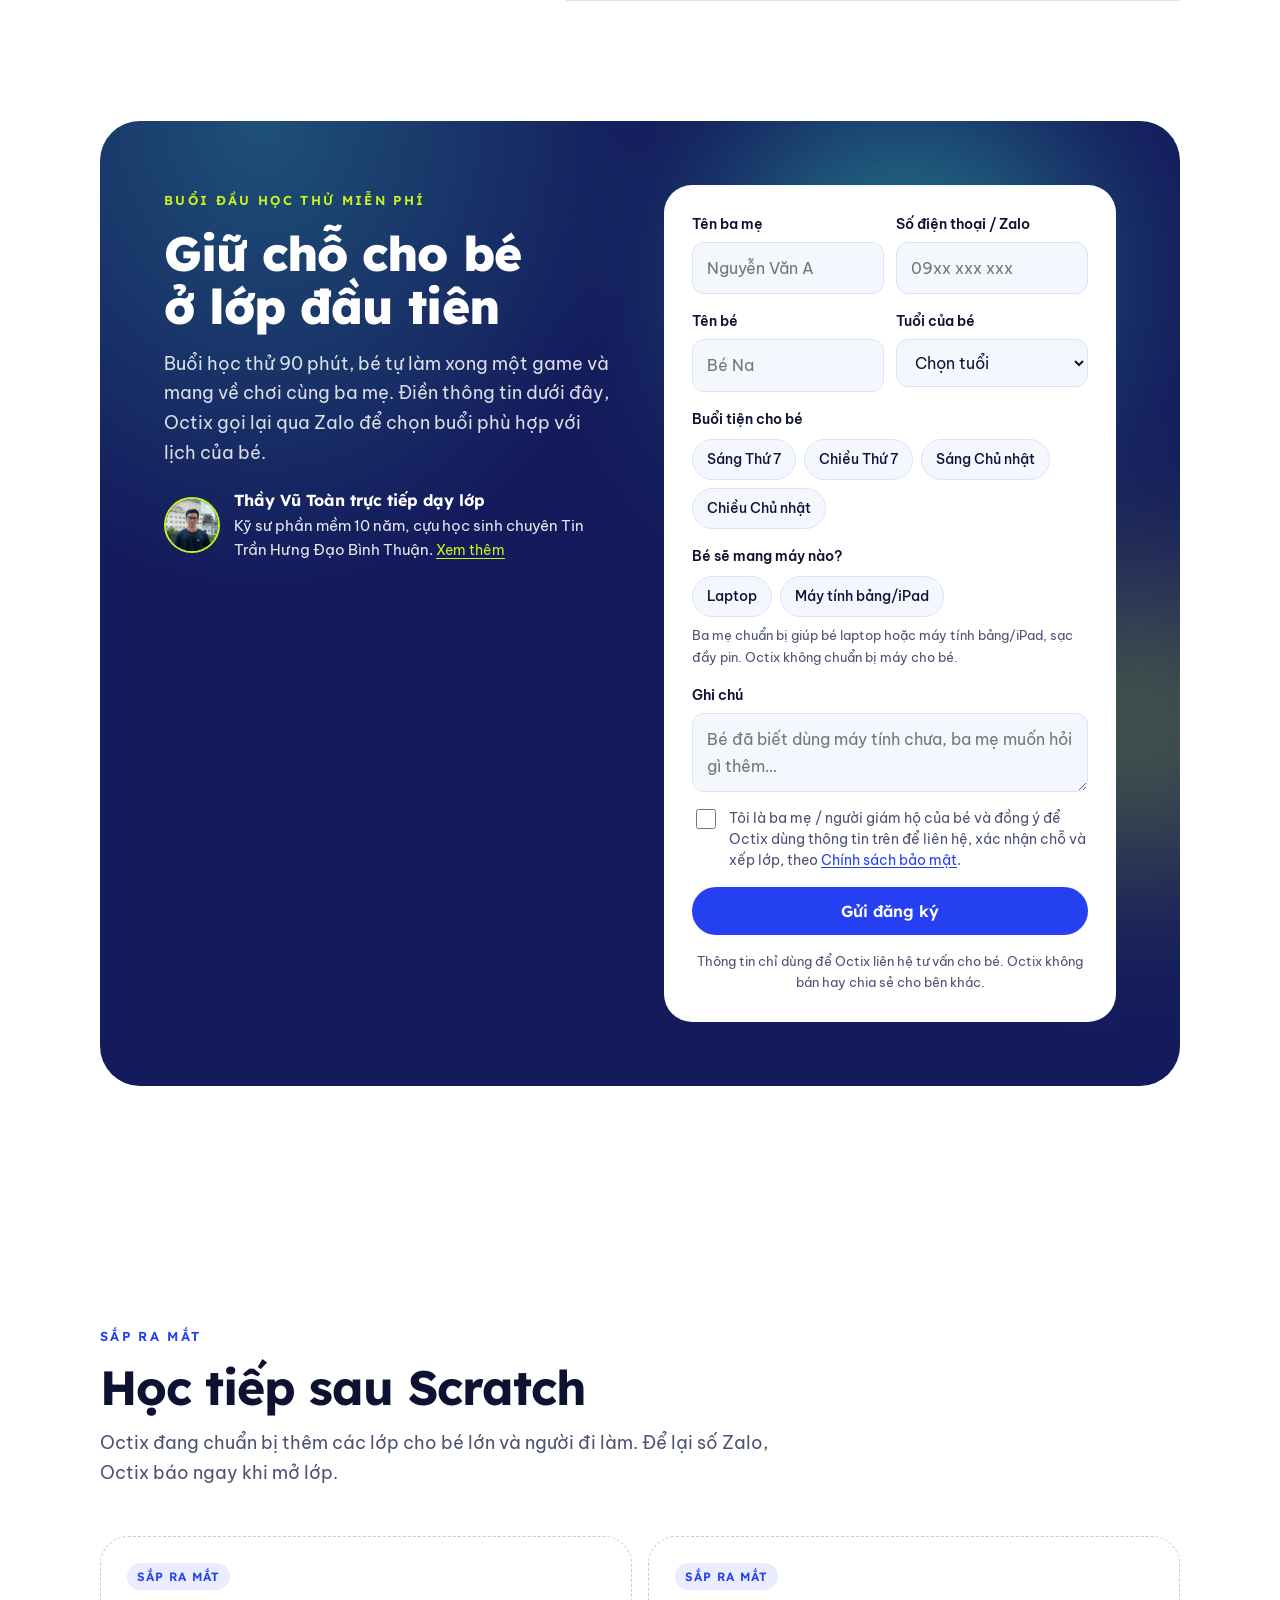
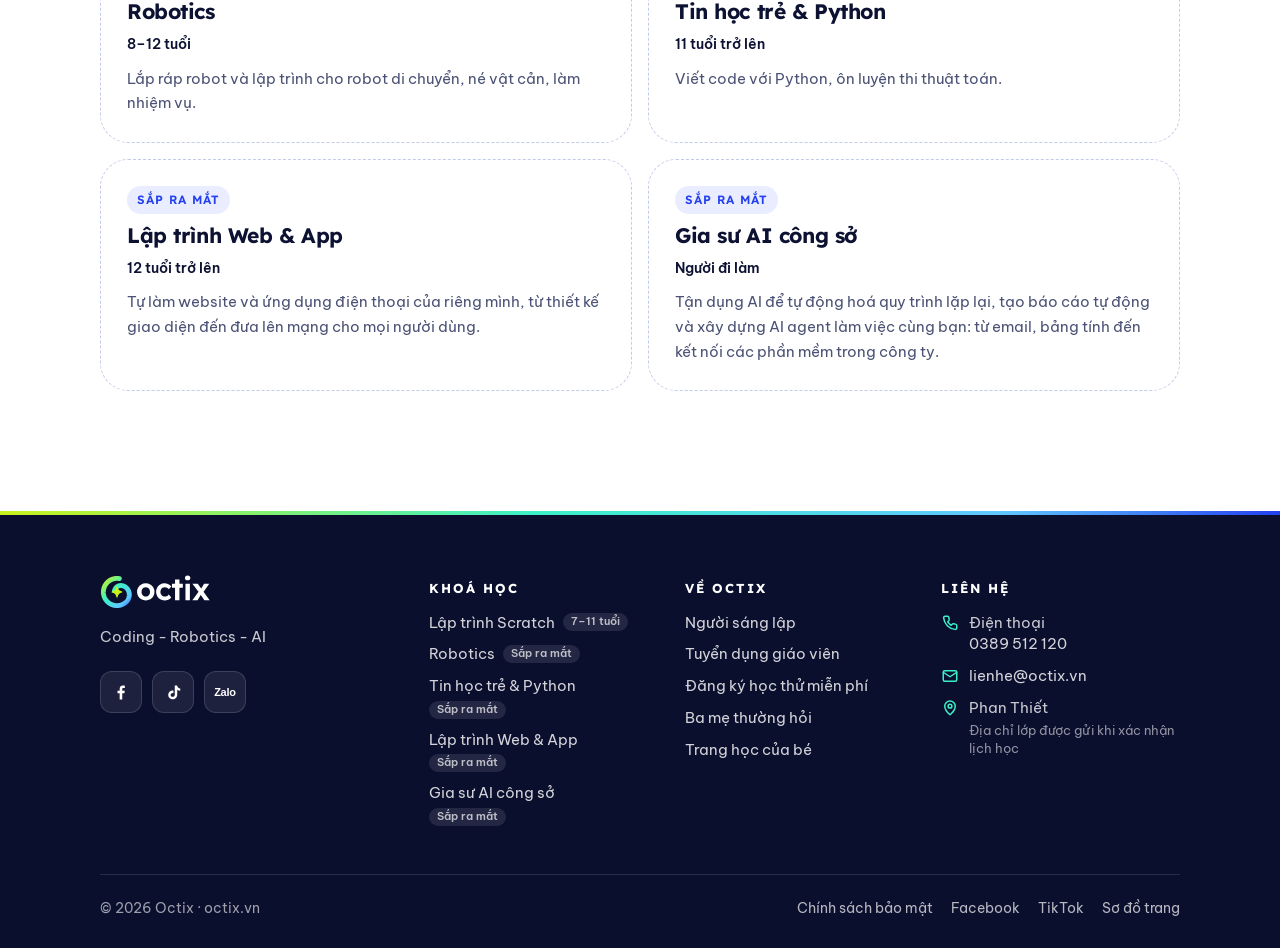
==== commit 1846ce56: "Bỏ khoảng trống phía trên header trên điện thoại (#21) Trình duyệt trong app (Facebook, Zalo) trên A" ====
--- a/index.html
+++ b/index.html
@@ -2,7 +2,7 @@
 <html lang="vi" data-own-reveal>
 <head>
 <meta charset="utf-8">
-<meta name="viewport" content="width=device-width,initial-scale=1,viewport-fit=cover">
+<meta name="viewport" content="width=device-width,initial-scale=1">
 <meta name="description" content="Octix (octix.vn) – hub lập trình, robotics và AI tại Phan Thiết. Lớp Scratch cho bé 7–11 tuổi. Học thử miễn phí 90 phút, lớp nhỏ 6–10 bé, mỗi buổi bé làm một game. Có thêm khoá AI công sở cho người đi làm.">
 <title>Octix Phan Thiết – Học lập trình Scratch cho bé 7–11 tuổi</title>
 <link rel="canonical" href="https://octix.vn/">
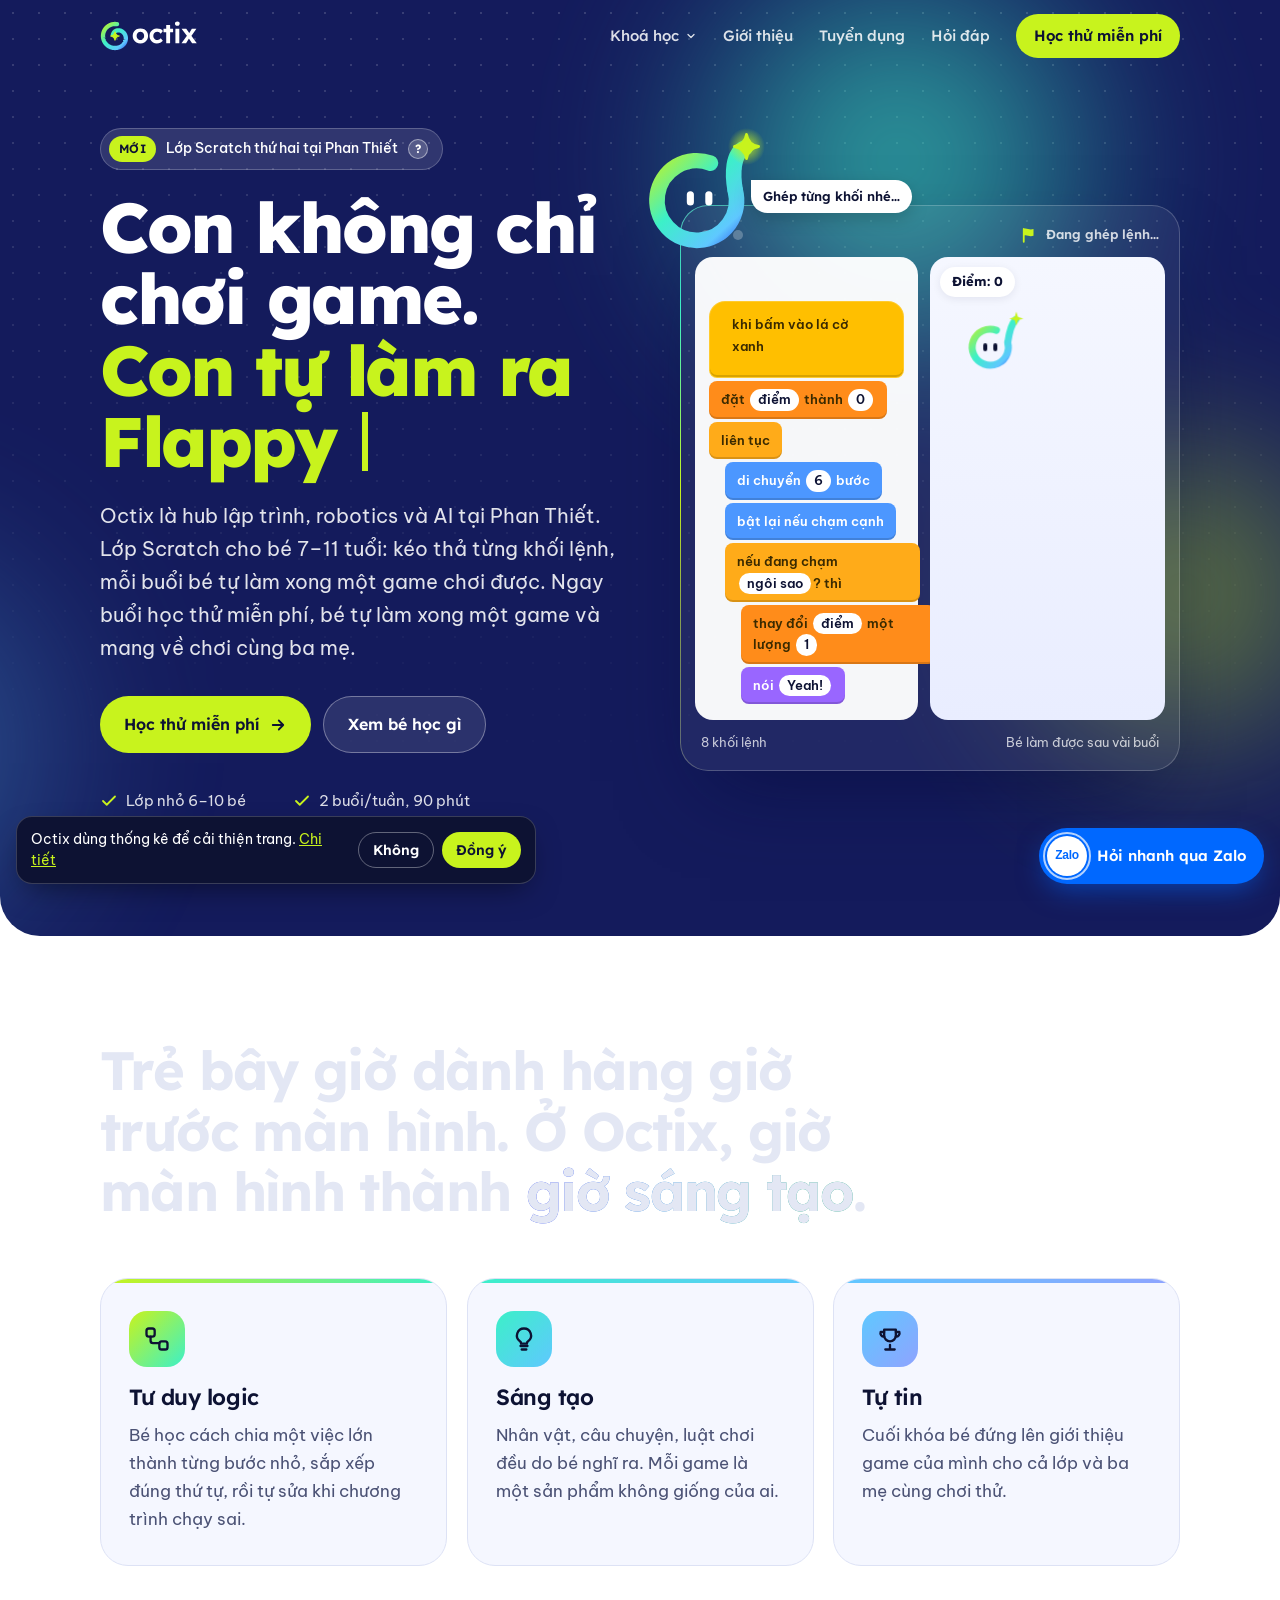
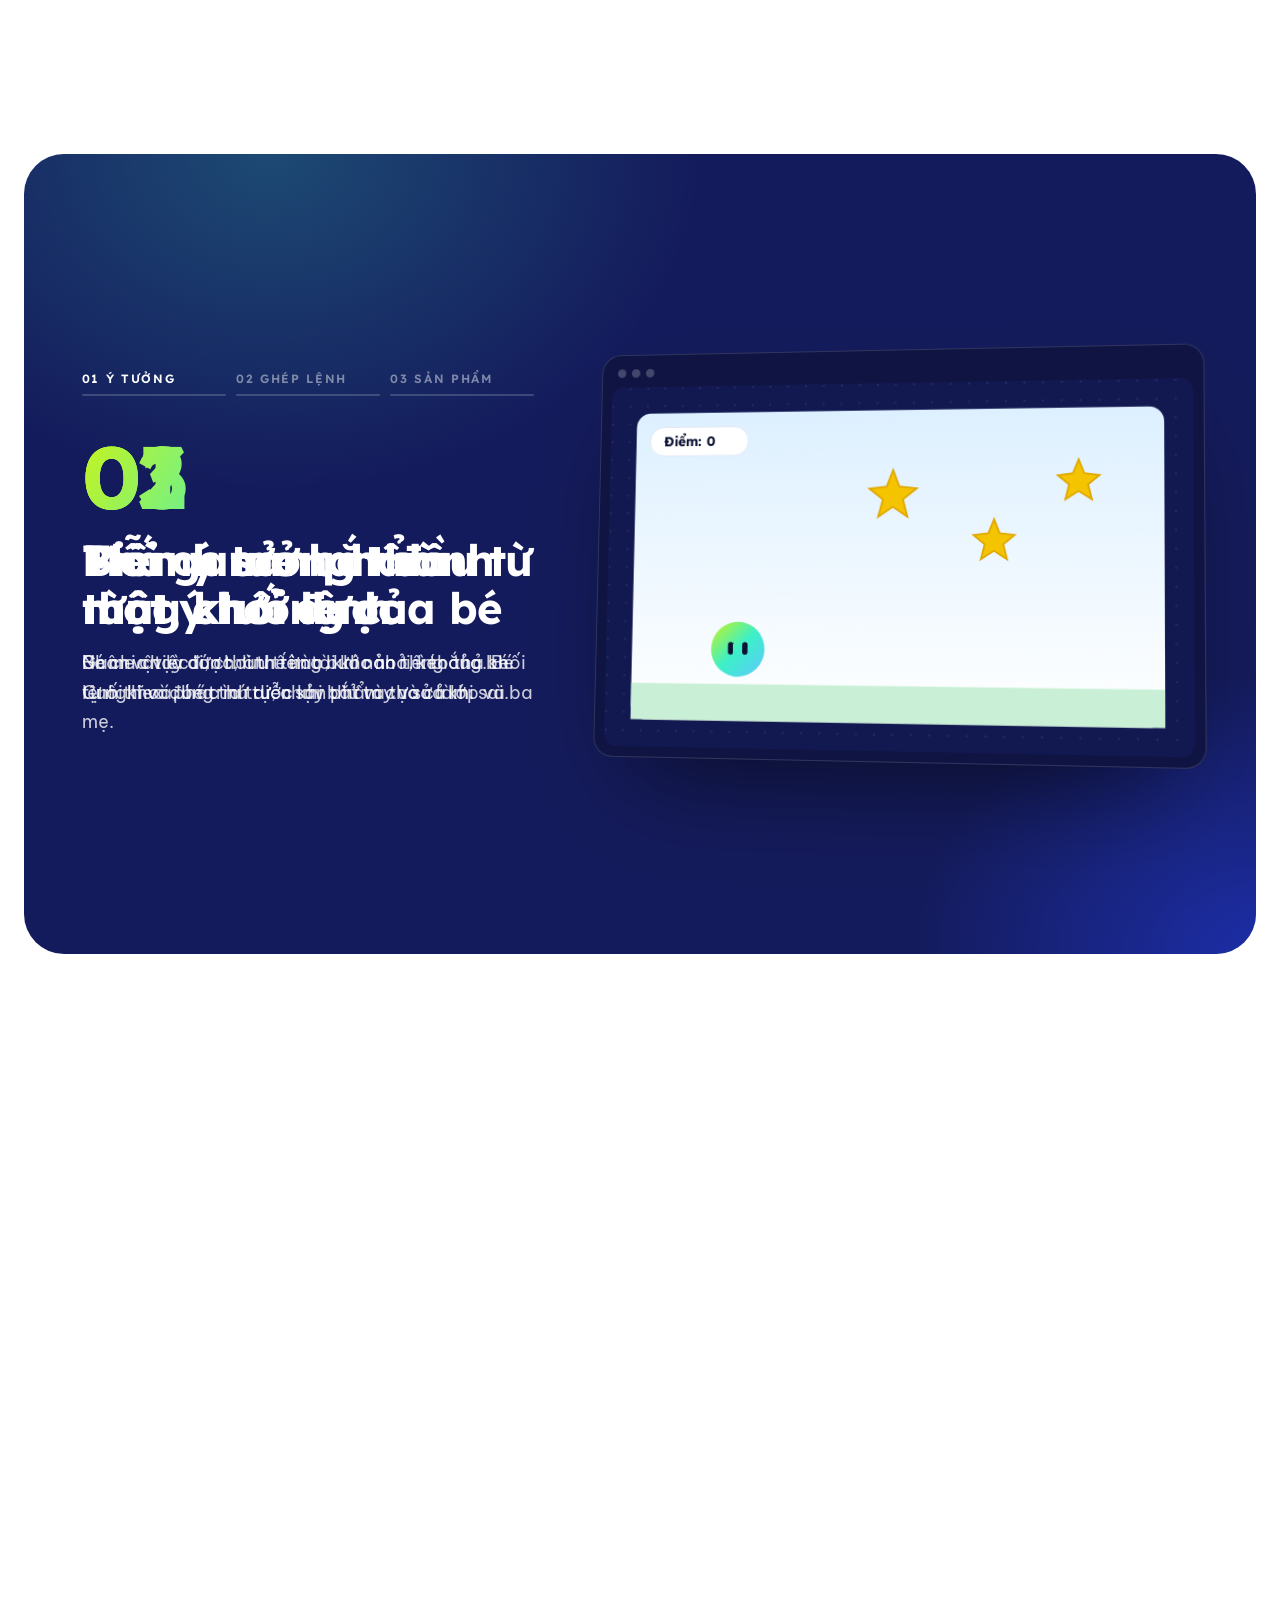
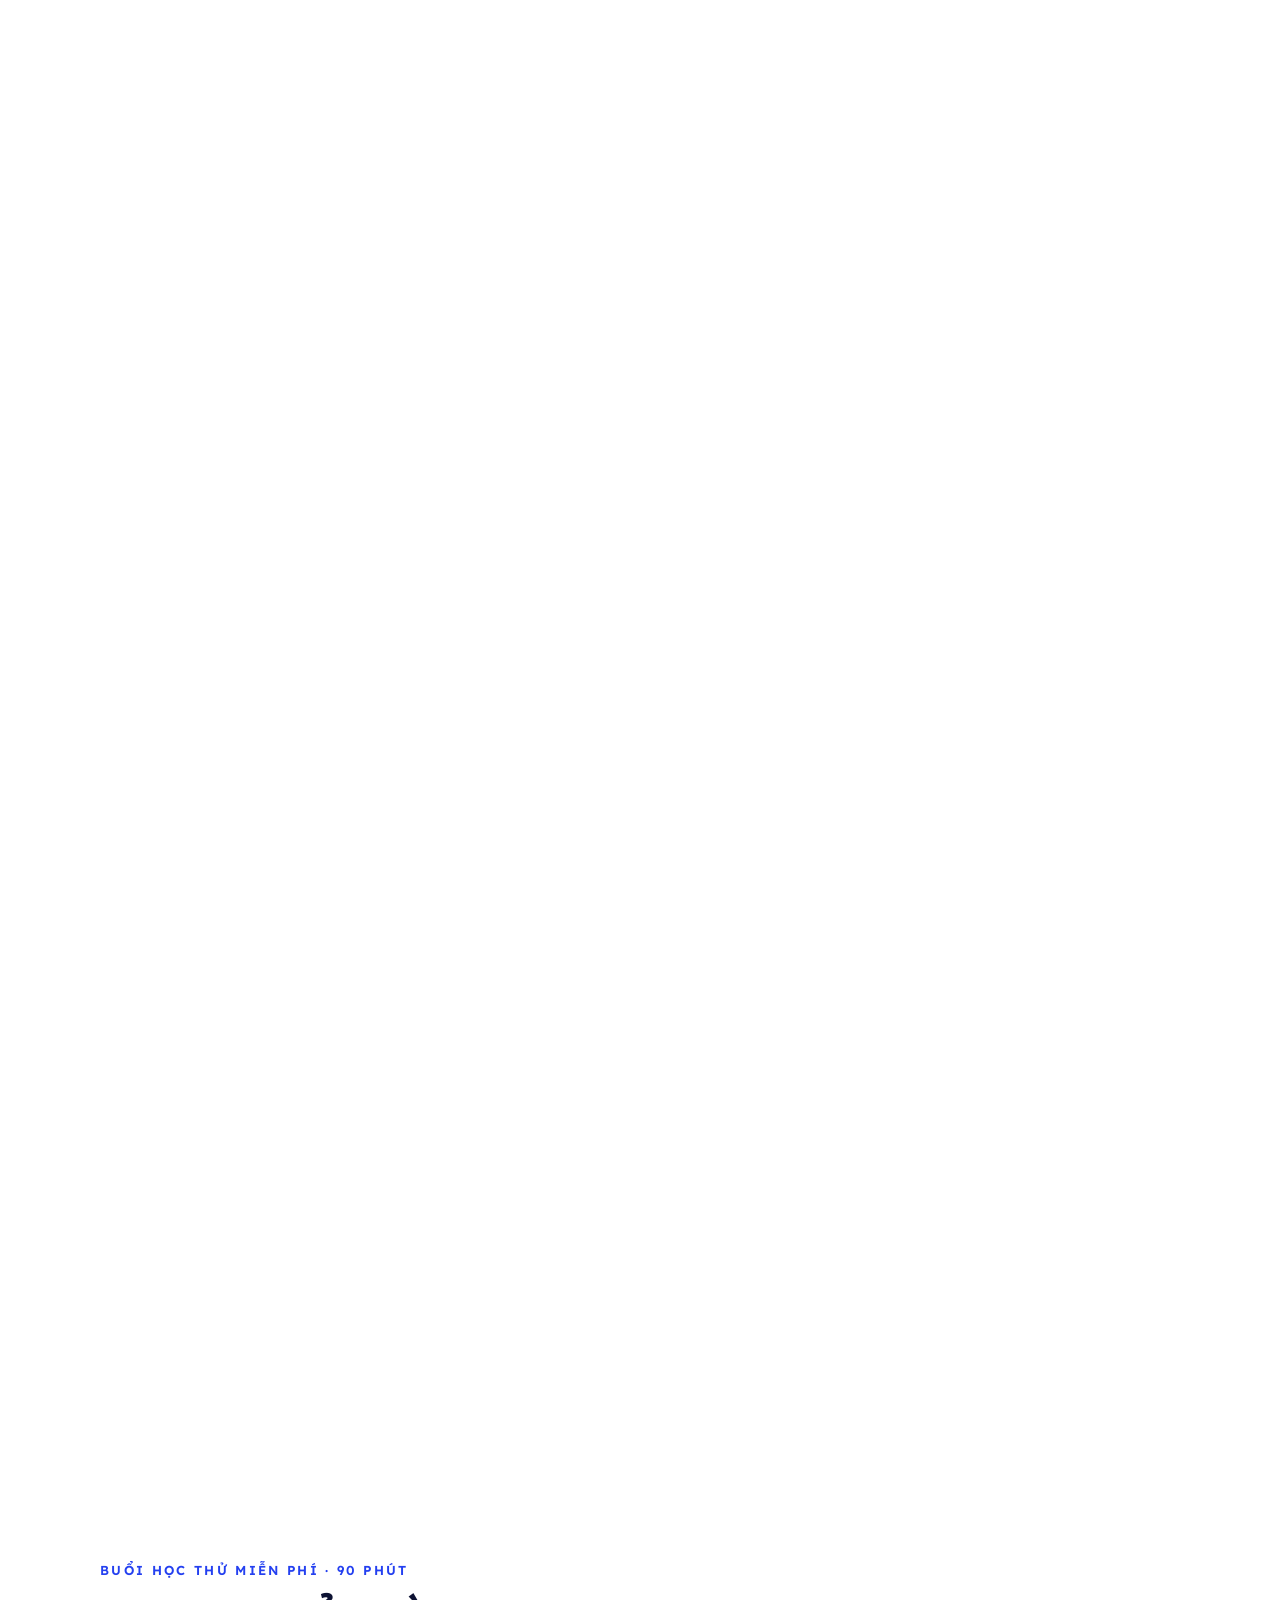
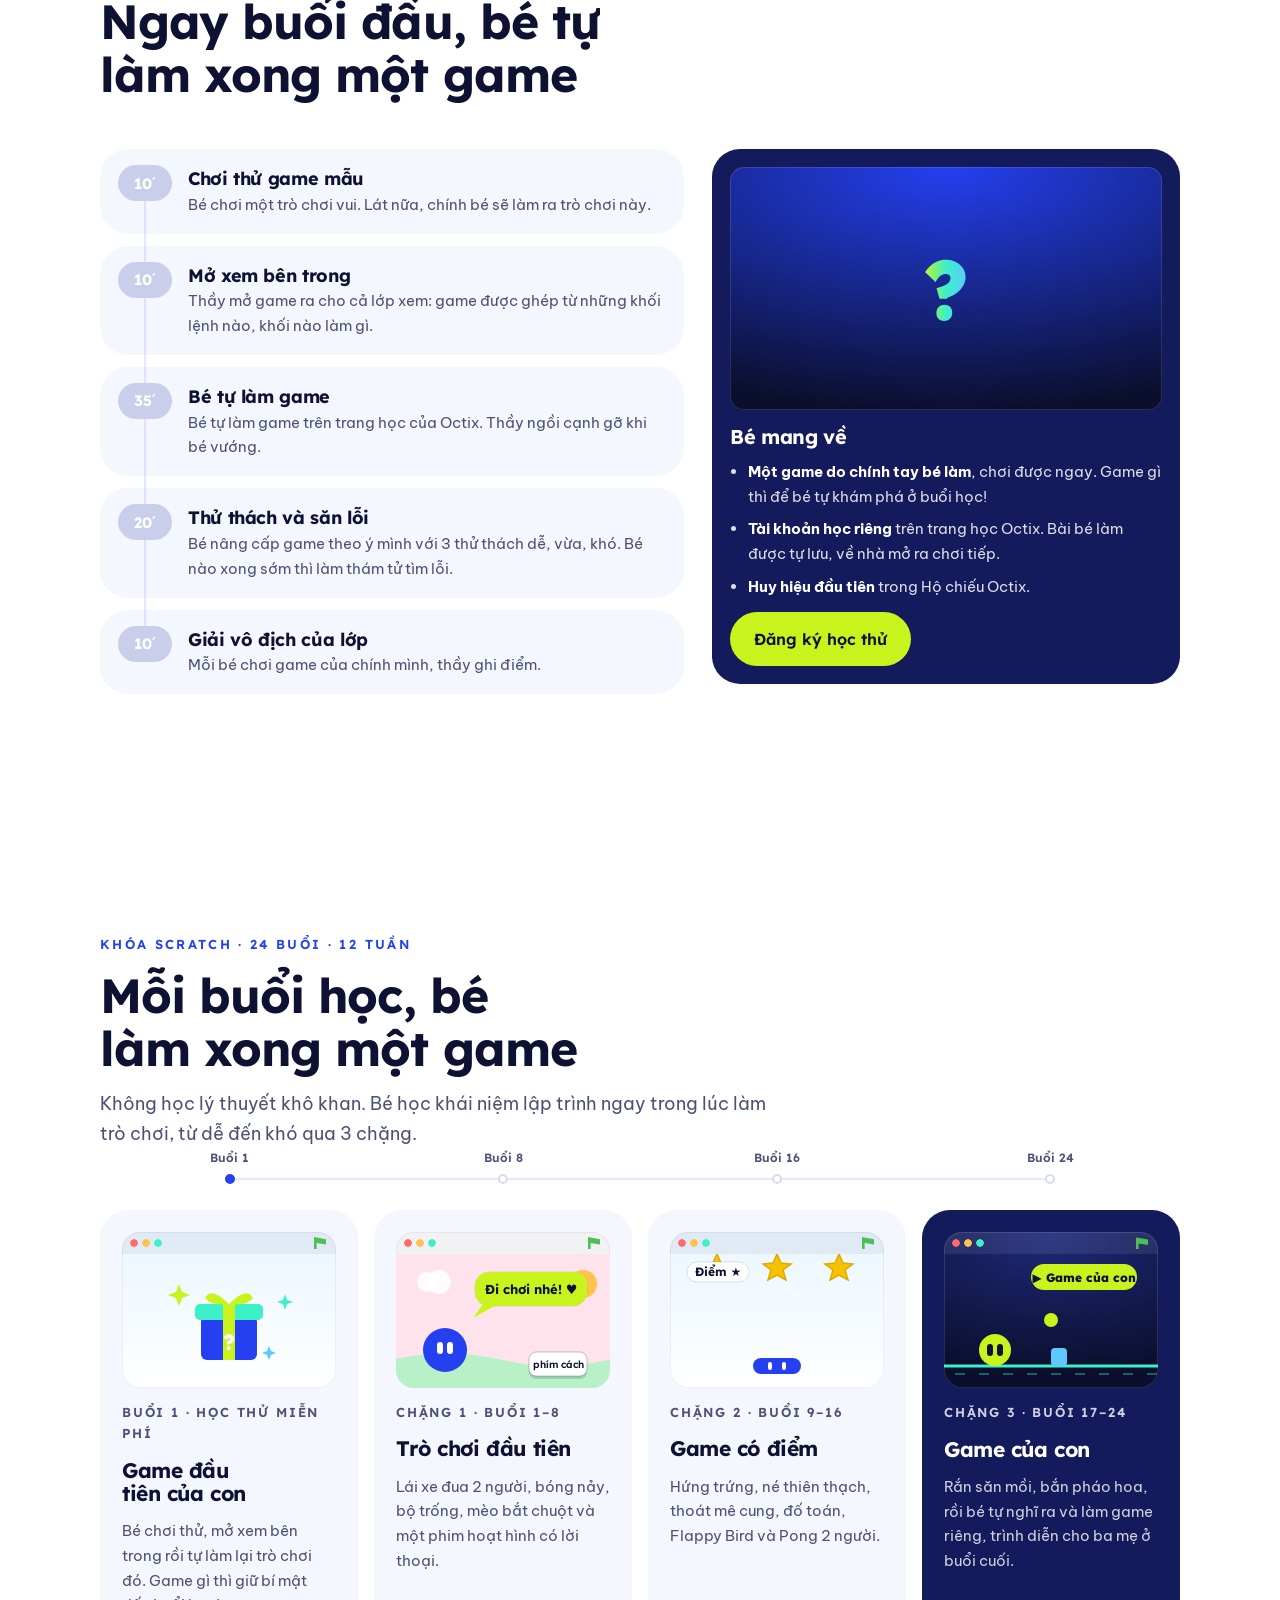
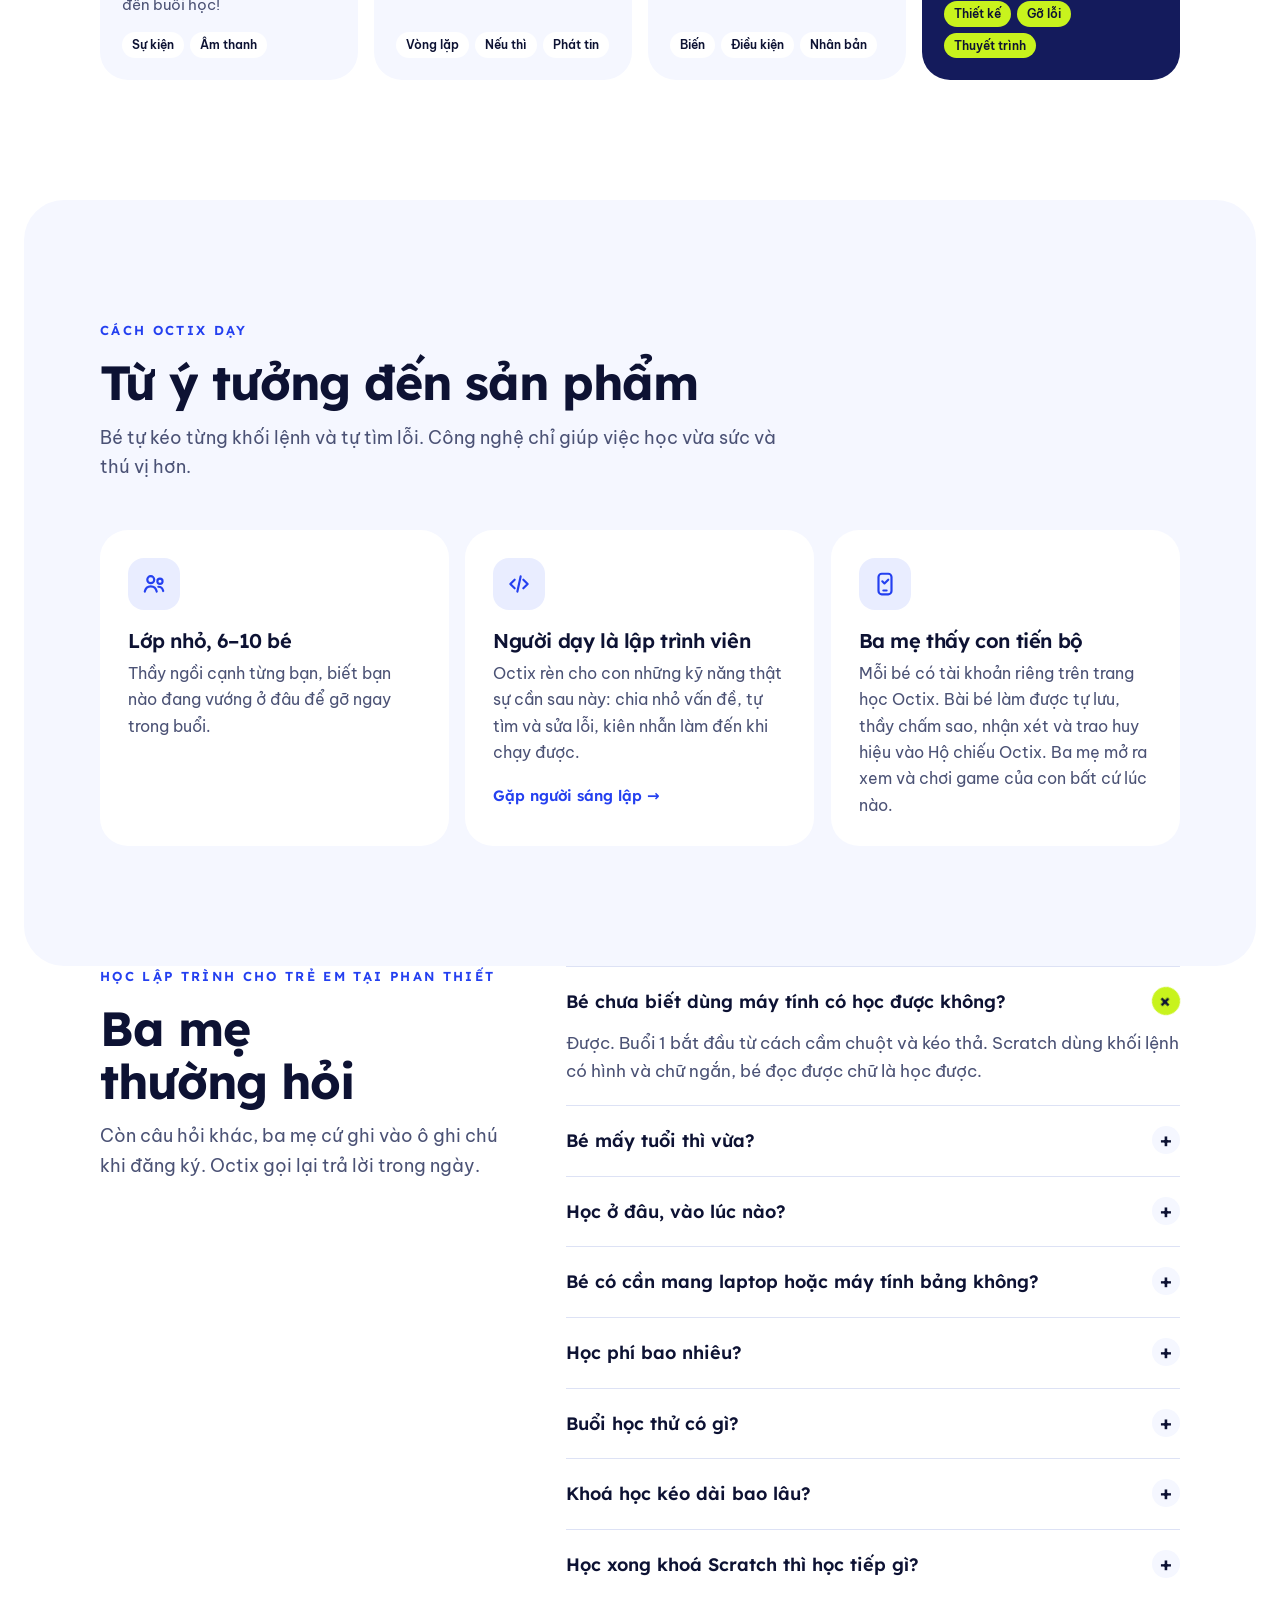
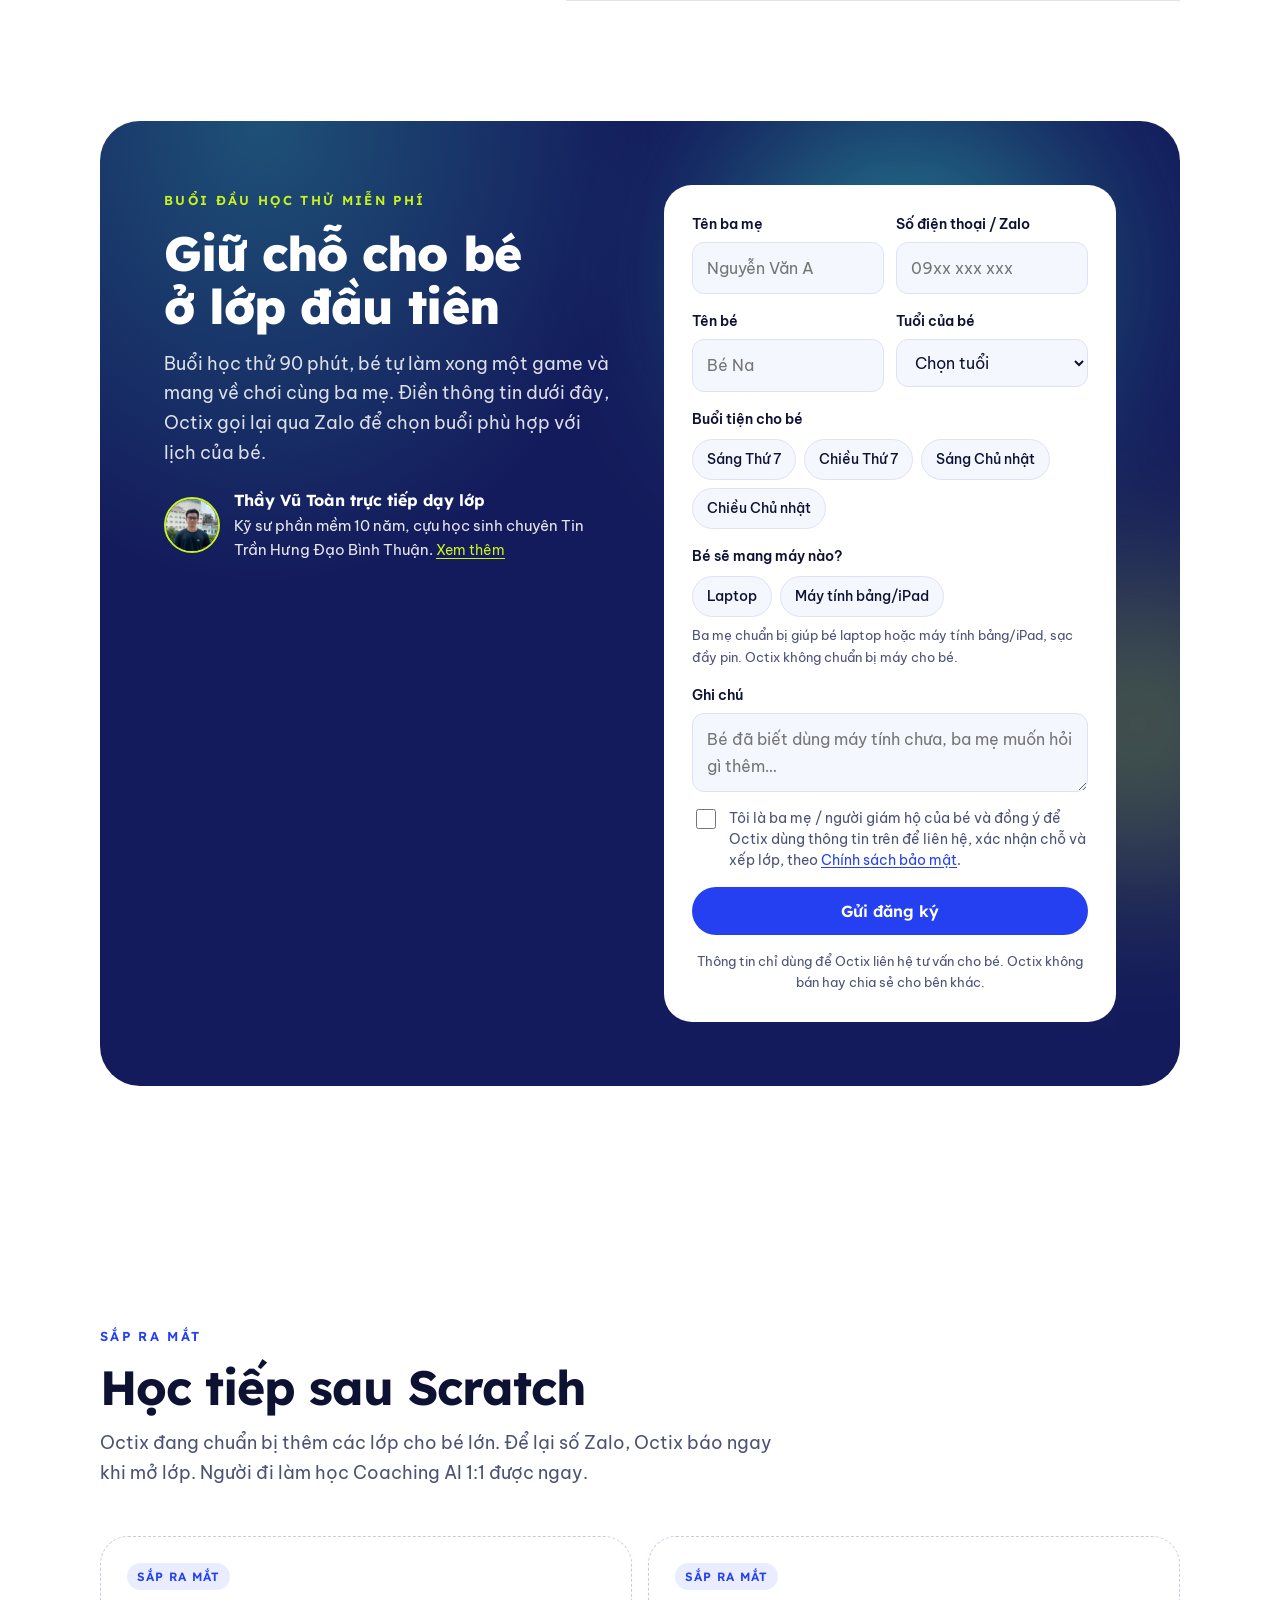
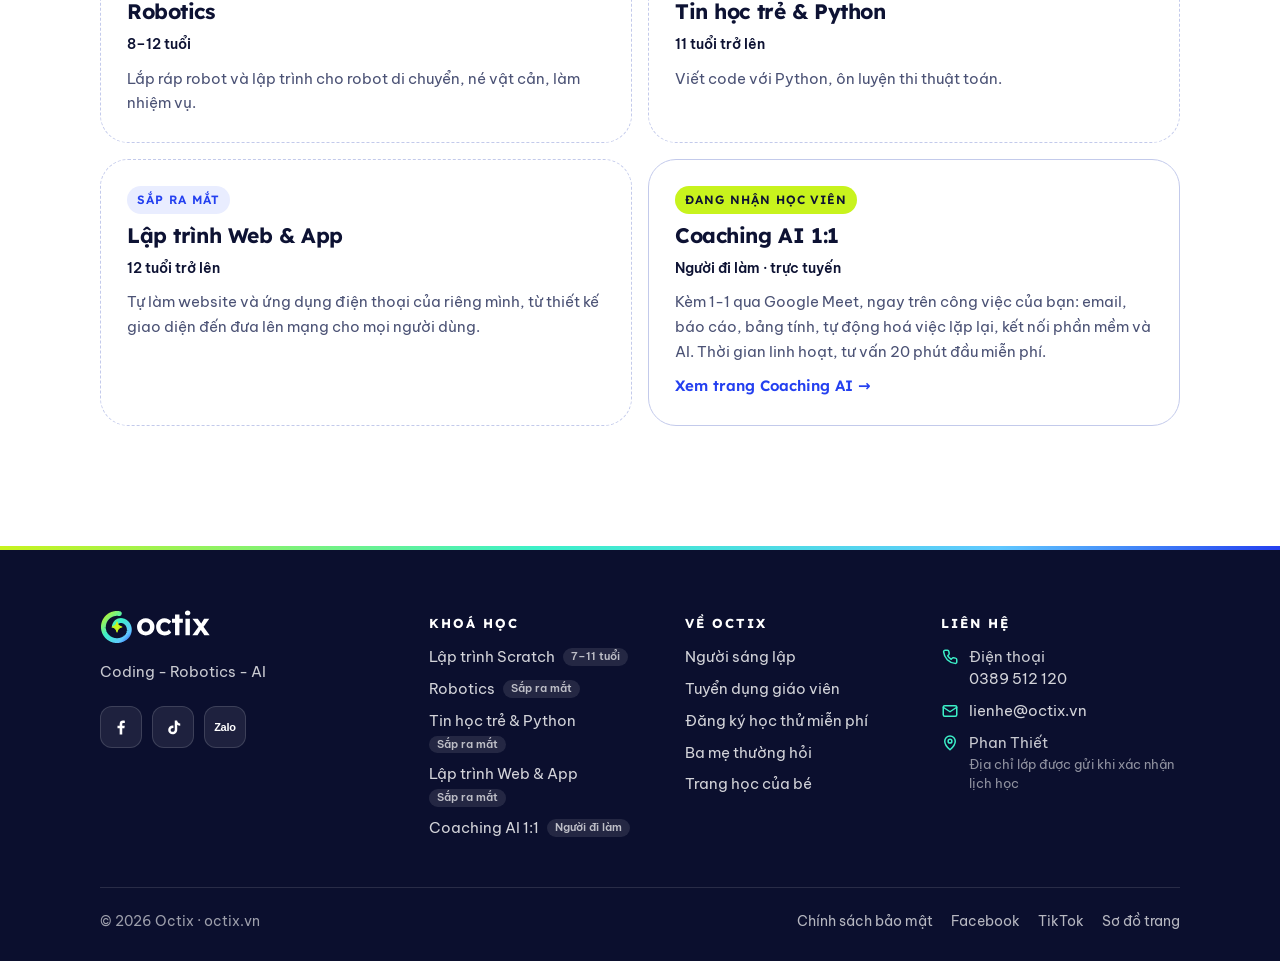
==== commit 9cde5a94: "Coaching AI 1:1 đã có trang riêng coaching.octix.vn: bỏ "sắp ra mắt" Đổi "Gia sư AI công sở" thành "" ====
--- a/index.html
+++ b/index.html
@@ -3,7 +3,7 @@
 <head>
 <meta charset="utf-8">
 <meta name="viewport" content="width=device-width,initial-scale=1">
-<meta name="description" content="Octix (octix.vn) – hub lập trình, robotics và AI tại Phan Thiết. Lớp Scratch cho bé 7–11 tuổi. Học thử miễn phí 90 phút, lớp nhỏ 6–10 bé, mỗi buổi bé làm một game. Có thêm khoá AI công sở cho người đi làm.">
+<meta name="description" content="Octix (octix.vn) – hub lập trình, robotics và AI tại Phan Thiết. Lớp Scratch cho bé 7–11 tuổi. Học thử miễn phí 90 phút, lớp nhỏ 6–10 bé, mỗi buổi bé làm một game. Có thêm Coaching AI 1:1 trực tuyến cho người đi làm.">
 <title>Octix Phan Thiết – Học lập trình Scratch cho bé 7–11 tuổi</title>
 <link rel="canonical" href="https://octix.vn/">
 <meta name="google-site-verification" content="rpXSNNeLSzbsLYdtNUiYcs31ihdwIJwoJ_nXtOvn4lw">
@@ -45,7 +45,7 @@
    "url": "https://octix.vn/",
    "logo": "https://octix.vn/icon-512.png",
    "image": "https://octix.vn/og-image.jpg",
-   "description": "Lớp lập trình Scratch cho trẻ 7–11 tuổi và khoá AI công sở tại Phan Thiết.",
+   "description": "Lớp lập trình Scratch cho trẻ 7–11 tuổi tại Phan Thiết và Coaching AI 1:1 trực tuyến cho người đi làm.",
    "telephone": "+84862326416",
    "email": "lienhe@octix.vn",
    "address": {
@@ -457,6 +457,10 @@
 .soon h3{font-size:21px;font-weight:700}
 .soon .age{font-size:14px;font-weight:600;color:var(--ink)}
 .soon p{color:var(--muted);font-size:15px}
+.soon-open{border:1px solid #C3CAEB;text-decoration:none;color:inherit;transition:border-color .2s,box-shadow .2s}
+.soon-open:hover,.soon-open:focus-visible{border-color:var(--brand);box-shadow:0 6px 24px rgba(36,64,240,.12)}
+.soon-open .tag{background:var(--lime);color:var(--ink)}
+.soon-open .go{font-family:var(--f-display);font-weight:600;font-size:15px;color:var(--brand);margin-top:auto}
 
 /* faq */
 .faq-wrap{display:grid;grid-template-columns:.8fr 1.2fr;gap:56px;align-items:start}
@@ -749,7 +753,8 @@
             <a href="/#sap-ra-mat"><b>Robotics</b><small>8–12 tuổi · lắp ráp và lập trình robot</small></a>
             <a href="/#sap-ra-mat"><b>Tin học trẻ &amp; Python</b><small>Từ 11 tuổi · ôn luyện thi thuật toán</small></a>
             <a href="/#sap-ra-mat"><b>Lập trình Web &amp; App</b><small>Từ 12 tuổi · tự làm website, ứng dụng</small></a>
-            <a href="/#sap-ra-mat"><b>Gia sư AI công sở</b><small>Người đi làm · tự động hoá công việc</small></a>
+            <span class="cap">Cho người đi làm</span>
+            <a href="https://coaching.octix.vn/"><b>Coaching AI 1:1</b><small>Kèm 1-1 trực tuyến · ứng dụng AI vào công việc</small></a>
           </div>
         </div>
       </div>
@@ -765,7 +770,7 @@
     <span class="m-cap">Khoá học</span>
     <a class="m-sub feat" href="/khoa-hoc/scratch/">Lập trình Scratch<small>7–11 tuổi</small></a>
     <a class="m-sub" href="/#sap-ra-mat">Robotics, Python, Web &amp; App<small>sắp ra mắt</small></a>
-    <a class="m-sub" href="/#sap-ra-mat">Gia sư AI công sở<small>sắp ra mắt</small></a>
+    <a class="m-sub" href="https://coaching.octix.vn/">Coaching AI 1:1<small>người đi làm</small></a>
     <span class="m-cap">Octix</span>
     <a href="/nguoi-sang-lap/">Giới thiệu</a>
     <a href="/tuyen-dung/">Tuyển dụng</a>
@@ -1136,13 +1141,13 @@
       <div class="sec-head rv">
         <span class="eyebrow">Sắp ra mắt</span>
         <h2>Học tiếp sau Scratch</h2>
-        <p>Octix đang chuẩn bị thêm các lớp cho bé lớn và người đi làm. Để lại số Zalo, Octix báo ngay khi mở lớp.</p>
+        <p>Octix đang chuẩn bị thêm các lớp cho bé lớn. Để lại số Zalo, Octix báo ngay khi mở lớp. Người đi làm học Coaching AI 1:1 được ngay.</p>
       </div>
       <div class="soon-grid">
         <div class="soon rv"><span class="tag">Sắp ra mắt</span><h3>Robotics</h3><span class="age">8–12 tuổi</span><p>Lắp ráp robot và lập trình cho robot di chuyển, né vật cản, làm nhiệm vụ.</p></div>
         <div class="soon rv"><span class="tag">Sắp ra mắt</span><h3>Tin học trẻ &amp; Python</h3><span class="age">11 tuổi trở lên</span><p>Viết code với Python, ôn luyện thi thuật toán.</p></div>
         <div class="soon rv"><span class="tag">Sắp ra mắt</span><h3>Lập trình Web &amp; App</h3><span class="age">12 tuổi trở lên</span><p>Tự làm website và ứng dụng điện thoại của riêng mình, từ thiết kế giao diện đến đưa lên mạng cho mọi người dùng.</p></div>
-        <div class="soon rv"><span class="tag">Sắp ra mắt</span><h3>Gia sư AI công sở</h3><span class="age">Người đi làm</span><p>Tận dụng AI để tự động hoá quy trình lặp lại, tạo báo cáo tự động và xây dựng AI agent làm việc cùng bạn: từ email, bảng tính đến kết nối các phần mềm trong công ty.</p></div>
+        <a class="soon soon-open rv" href="https://coaching.octix.vn/"><span class="tag">Đang nhận học viên</span><h3>Coaching AI 1:1</h3><span class="age">Người đi làm · trực tuyến</span><p>Kèm 1-1 qua Google Meet, ngay trên công việc của bạn: email, báo cáo, bảng tính, tự động hoá việc lặp lại, kết nối phần mềm và AI. Thời gian linh hoạt, tư vấn 20 phút đầu miễn phí.</p><span class="go">Xem trang Coaching AI →</span></a>
       </div>
     </div>
   </section>
@@ -1168,7 +1173,7 @@
           <li><a href="/#sap-ra-mat">Robotics</a> <small>Sắp ra mắt</small></li>
           <li><a href="/#sap-ra-mat">Tin học trẻ &amp; Python</a> <small>Sắp ra mắt</small></li>
           <li><a href="/#sap-ra-mat">Lập trình Web &amp; App</a> <small>Sắp ra mắt</small></li>
-          <li><a href="/#sap-ra-mat">Gia sư AI công sở</a> <small>Sắp ra mắt</small></li>
+          <li><a href="https://coaching.octix.vn/">Coaching AI 1:1</a> <small>Người đi làm</small></li>
         </ul>
       </div>
       <div>
